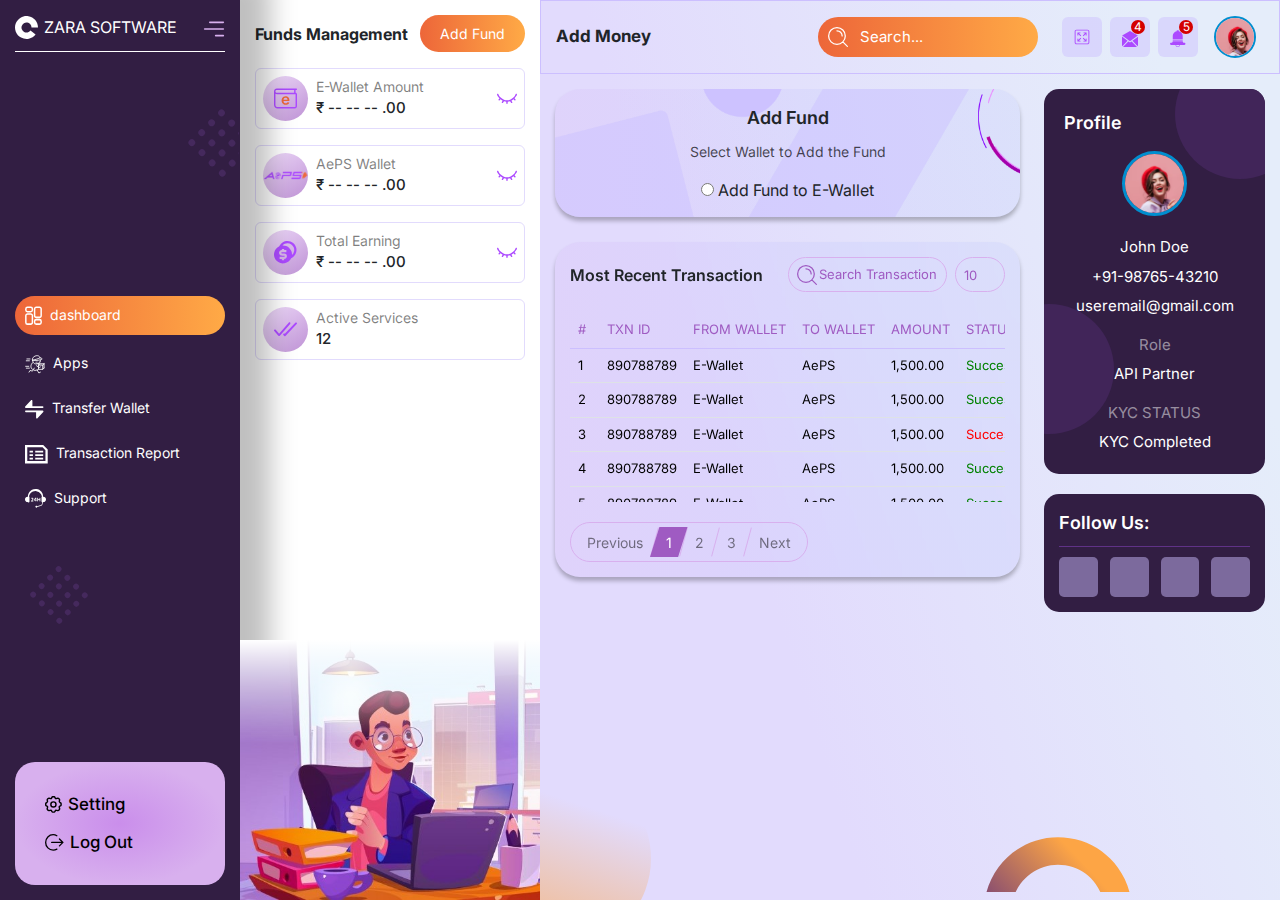
==== add-money.html @ b40abe0f "s" ====
<!DOCTYPE html>
<html lang="en">

<head>
    <meta charset="UTF-8">
    <meta name="viewport" content="width=device-width, initial-scale=1.0">
    <title>zara software - Add Money</title>
    <!-- bootstrap css  -->
    <link rel="stylesheet" href="assets/libs/bootstrap/bootstrap.min.css">
    <!-- custom css -->
    <link rel="stylesheet" href="assets/css/style.min.css">
    <!-- font awesome -->
    <link rel="stylesheet" href="https://cdnjs.cloudflare.com/ajax/libs/font-awesome/6.6.0/css/all.min.css" integrity="sha512-Kc323vGBEqzTmouAECnVceyQqyqdsSiqLQISBL29aUW4U/M7pSPA/gEUZQqv1cwx4OnYxTxve5UMg5GT6L4JJg==" crossorigin="anonymous" referrerpolicy="no-referrer" />
    <!-- font family  -->
    <link rel="preconnect" href="https://fonts.googleapis.com">
    <link rel="preconnect" href="https://fonts.gstatic.com" crossorigin>
    <link href="https://fonts.googleapis.com/css2?family=Inter:ital,opsz,wght@0,14..32,100..900;1,14..32,100..900&display=swap" rel="stylesheet">
</head>
<body>

    <section class="h-100">
        <div class="row h-100 mx-0">
            <div class="col-auto sidebar d-flex flex-column position-relative">
                <div class="sidebar-header border-bottom border-white d-flex align-items-center justify-content-between ">
                    <div class="sidebar-logo d-flex align-items-center">
                        <img src="assets/img/logo.svg" alt="logo" class="img-fluid">
                        ZARA SOFTWARE
                    </div>
                    <button class="bg-transparent p-0 border-0 menu-btn">
                        <img src="assets/img/menu-icon.svg" alt="menu" class="h img-fluid">
                    </button>
                </div>
                <div class="sidebar-body flex-fill overflow-y-auto py-4" >
                    <ul class="sidebar-list list-unstyled d-flex flex-column position-relative m-0 h-100 justify-content-center accordion" id="accordionExample">
                        <li class="mb-4">
                            <a href="" class="sidebar-main-link sidebar-link d-flex align-items-center justify-content-between text-decoration-none">
                               <span>
                                    <img src="assets/img/dashboard-icon.svg" alt="dashboard">
                                    dashboard
                               </span>
                                <i class="fa-solid fa-chevron-right sidebar-link-righticon"></i>
                            </a>
                        </li>
                        <li class="accordion-item bg-transparent border-0">
                            <a href="" class="sidebar-link d-flex align-items-center text-decoration-none justify-content-between collapsed" type="button" data-bs-toggle="collapse" data-bs-target="#sidebarapps" aria-expanded="true" aria-controls="sidebarapps">
                                <span>
                                    <img src="assets/img/apps.svg" alt="apps">
                                    Apps
                                </span>
                                <i class="fa-solid fa-chevron-down sidebar-link-down"></i>
                            </a>
                            <div id="sidebarapps" class="accordion-collapse collapse " data-bs-parent="#accordionExample">
                                <div class="accordion-body p-0">
                                    <ul class="list-unstyled m-0 sidebar-sub-list d-flex flex-column">
                                        <li>
                                            <a href="" class="sidebar-sublink text-decoration-none align-items-center">
                                                <i class="fa-regular fa-circle-right"></i>
                                                Add Money       
                                            </a>
                                        </li>
                                        <li>
                                            <a href="" class="sidebar-sublink text-decoration-none align-items-center">
                                                <i class="fa-regular fa-circle-right"></i>
                                                API Key 
                                            </a>
                                        </li>
                                        <li>
                                            <a href="" class="sidebar-sublink text-decoration-none align-items-center">
                                                <i class="fa-regular fa-circle-right"></i>
                                                Active Services      
                                            </a>
                                        </li>
                                        <li>
                                            <a href="" class="sidebar-sublink text-decoration-none align-items-center">
                                                <i class="fa-regular fa-circle-right"></i>
                                                Commission Plan     
                                            </a>
                                        </li>
                                    </ul>
                                </div>
                            </div>
                        </li>
                        <li class="accordion-item bg-transparent border-0">
                            <a href="" class="sidebar-link d-flex align-items-center text-decoration-none justify-content-between collapsed" type="button" data-bs-toggle="collapse" data-bs-target="#sidebartransfer" aria-expanded="true" aria-controls="sidebartransfer">
                                <span>
                                    <img src="assets/img/transfer-icon.svg" alt="transfer wallet">
                                    Transfer Wallet
                                </span>
                                <i class="fa-solid fa-chevron-down sidebar-link-down"></i>
                            </a>
                            <div id="sidebartransfer" class="accordion-collapse collapse " data-bs-parent="#accordionExample">
                                <div class="accordion-body p-0">
                                    <ul class="list-unstyled m-0 sidebar-sub-list d-flex flex-column">
                                        <li>
                                            <a href="" class="sidebar-sublink text-decoration-none align-items-center">
                                                <i class="fa-regular fa-circle-right"></i>
                                                Add Money       
                                            </a>
                                        </li>
                                        <li>
                                            <a href="" class="sidebar-sublink text-decoration-none align-items-center">
                                                <i class="fa-regular fa-circle-right"></i>
                                                API Key 
                                            </a>
                                        </li>
                                        <li>
                                            <a href="" class="sidebar-sublink text-decoration-none align-items-center">
                                                <i class="fa-regular fa-circle-right"></i>
                                                Active Services      
                                            </a>
                                        </li>
                                        <li>
                                            <a href="" class="sidebar-sublink text-decoration-none align-items-center">
                                                <i class="fa-regular fa-circle-right"></i>
                                                Commission Plan     
                                            </a>
                                        </li>
                                    </ul>
                                </div>
                            </div>
                        </li>
                        <li class="accordion-item bg-transparent border-0">
                            <a href="" class="sidebar-link d-flex align-items-center text-decoration-none justify-content-between collapsed" type="button" data-bs-toggle="collapse" data-bs-target="#sidebartransaction" aria-expanded="true" aria-controls="sidebartransaction">
                                <span>
                                    <img src="assets/img/transition-icon.svg" alt="transaction report">
                                    Transaction Report
                                </span>
                                <i class="fa-solid fa-chevron-down sidebar-link-down"></i>
                            </a>
                            <div id="sidebartransaction" class="accordion-collapse collapse " data-bs-parent="#accordionExample">
                                <div class="accordion-body p-0">
                                    <ul class="list-unstyled m-0 sidebar-sub-list d-flex flex-column">
                                        <li>
                                            <a href="" class="sidebar-sublink text-decoration-none align-items-center">
                                                <i class="fa-regular fa-circle-right"></i>
                                                Add Money       
                                            </a>
                                        </li>
                                        <li>
                                            <a href="" class="sidebar-sublink text-decoration-none align-items-center">
                                                <i class="fa-regular fa-circle-right"></i>
                                                API Key 
                                            </a>
                                        </li>
                                        <li>
                                            <a href="" class="sidebar-sublink text-decoration-none align-items-center">
                                                <i class="fa-regular fa-circle-right"></i>
                                                Active Services      
                                            </a>
                                        </li>
                                        <li>
                                            <a href="" class="sidebar-sublink text-decoration-none align-items-center">
                                                <i class="fa-regular fa-circle-right"></i>
                                                Commission Plan     
                                            </a>
                                        </li>
                                    </ul>
                                </div>
                            </div>
                        </li>
                        <li class="accordion-item bg-transparent border-0">
                            <a href="" class="sidebar-link d-flex align-items-center text-decoration-none justify-content-between collapsed" type="button" data-bs-toggle="collapse" data-bs-target="#sidebarsupport" aria-expanded="true" aria-controls="sidebarsupport">
                                <span>
                                    <img src="assets/img/support-icon.svg" alt="support">
                                    Support
                                </span>
                                <i class="fa-solid fa-chevron-down sidebar-link-down"></i>
                            </a>
                            <div id="sidebarsupport" class="accordion-collapse collapse " data-bs-parent="#accordionExample">
                                <div class="accordion-body p-0">
                                    <ul class="list-unstyled m-0 sidebar-sub-list d-flex flex-column">
                                        <li>
                                            <a href="" class="sidebar-sublink text-decoration-none align-items-center">
                                                <i class="fa-regular fa-circle-right"></i>
                                                Add Money       
                                            </a>
                                        </li>
                                        <li>
                                            <a href="" class="sidebar-sublink text-decoration-none align-items-center">
                                                <i class="fa-regular fa-circle-right"></i>
                                                API Key 
                                            </a>
                                        </li>
                                        <li>
                                            <a href="" class="sidebar-sublink text-decoration-none align-items-center">
                                                <i class="fa-regular fa-circle-right"></i>
                                                Active Services      
                                            </a>
                                        </li>
                                        <li>
                                            <a href="" class="sidebar-sublink text-decoration-none align-items-center">
                                                <i class="fa-regular fa-circle-right"></i>
                                                Commission Plan     
                                            </a>
                                        </li>
                                    </ul>
                                </div>
                            </div>
                        </li>
                    </ul>
                </div>
                <div class="sidebar-footer">
                    <ul class="list-unstyled m-0 sidebar-footer-list d-flex flex-column">
                        <li>
                            <a href="index.html" class="sidebar-footer-link d-flex align-items-center text-decoration-none">
                                <img src="assets/img/setting-icon.svg" alt="setting">
                                Setting
                            </a>
                        </li>
                        <li>
                            <a href="index.html" class="sidebar-footer-link d-flex align-items-center text-decoration-none">
                                <img src="assets/img/logout-icon.svg" alt="log out">
                                Log Out
                            </a>
                        </li>
                    </ul>
                </div>
            </div>
            <div class="col-auto fund-sidebar px-0 d-flex flex-column justify-content-between">
                <div class="fund-body">
                    <div class="d-flex align-items-center justify-content-between">
                        <div class="fund-sidebar-heading fw-bold">
                            Funds Management
                        </div>
                        <a href="" class="fund-sidebar-btn text-decoration-none">
                            Add Fund
                        </a>
                    </div>
                    <div class="d-flex flex-column mt-16 gap-3">
                        <div class="fund-sidebar-card d-flex align-items-center justify-content-between" id="card1">
                            <div class="d-flex gap-2">
                                <div class="fund-sidebar-card-icon rounded-circle d-flex align-items-center justify-content-center">
                                    <img src="assets/img/e-wallet-amount.svg" alt="e-wallet amount" class="h-100 w-100 img-fluid">
                                </div>
                                <div>
                                    <div class="fund-sidebar-card-title">E-Wallet Amount</div>
                                    <div class="fund-sidebar-card-price">₹ <span class="price">-- -- --</span> .00</div>
                                </div>
                            </div>
                            <button class="fund-card-show bg-transparent border-0 p-0 position-relative" onclick="togglePrice(1)">
                                <img src="assets/img/hide.svg" alt="hide" class="w-100 h-100 hide-icon position-absolute top-50 end-0">
                                <img src="assets/img/view.svg" alt="hide" class="w-100 h-100 show-icon position-absolute top-50 end-0">
                            </button>
                        </div>
                        <div class="fund-sidebar-card d-flex align-items-center justify-content-between" id="card2">
                            <div class="d-flex gap-2">
                                <div class="fund-sidebar-card-icon p-0 rounded-circle d-flex align-items-center justify-content-center">
                                    <img src="assets/img/aeps-wallet.svg" alt="aeps wallet" class="h-100 w-100 img-fluid">
                                </div>
                                <div>
                                    <div class="fund-sidebar-card-title">AePS Wallet</div>
                                    <div class="fund-sidebar-card-price">₹ <span class="price">-- -- --</span> .00</div>
                                </div>
                            </div>
                            <button class="fund-card-show bg-transparent border-0 p-0 position-relative" onclick="togglePrice(2)">
                                <img src="assets/img/hide.svg" alt="hide" class="w-100 h-100 hide-icon position-absolute top-50 end-0">
                                <img src="assets/img/view.svg" alt="hide" class="w-100 h-100 show-icon position-absolute top-50 end-0">
                            </button>
                        </div>
                        <div class="fund-sidebar-card d-flex align-items-center justify-content-between" id="card3">
                            <div class="d-flex gap-2">
                                <div class="fund-sidebar-card-icon rounded-circle d-flex align-items-center justify-content-center">
                                    <img src="assets/img/total-earning.svg" alt="total earning" class="h-100 w-100 img-fluid">
                                </div>
                                <div>
                                    <div class="fund-sidebar-card-title">Total Earning</div>
                                    <div class="fund-sidebar-card-price">₹ <span class="price">-- -- --</span> .00</div>
                                </div>
                            </div>
                            <button class="fund-card-show bg-transparent border-0 p-0 position-relative" onclick="togglePrice(3)">
                                <img src="assets/img/hide.svg" alt="hide" class="w-100 h-100 hide-icon position-absolute top-50 end-0">
                                <img src="assets/img/view.svg" alt="hide" class="w-100 h-100 show-icon position-absolute top-50 end-0">
                            </button>
                        </div>
                        <div class="fund-sidebar-card d-flex align-items-center justify-content-between" >
                            <div class="d-flex gap-2">
                                <div class="fund-sidebar-card-icon rounded-circle d-flex align-items-center justify-content-center">
                                    <img src="assets/img/active-services.svg" alt="active services" class="h-100 w-100 img-fluid">
                                </div>
                                <div>
                                    <div class="fund-sidebar-card-title">Active Services</div>
                                    <div class="fund-sidebar-card-price">12</div>
                                </div>
                            </div>
                        </div>
                    </div>
                </div>
                <div class="fund-sidebar-img position-relative">
                    <img src="assets/img/fund-sidebar-img.jpg" alt="funds management" class="h-100 w-100 img-fluid">
                </div>
            </div>
            <div class="col px-0 dashboard-main h-100 d-flex flex-column overflow-hidden">
                <div class="dashboard-nav">
                    <div class="row align-items-center">
                        <div class="col">
                            <div class="dash-nav-heading fw-bold">
                                Add Money
                            </div>
                        </div>
                        <div class="col-4">
                            <form action="">
                                <div class="search-main d-flex align-items-center rounded-5">
                                    <img src="assets/img/search-icon.svg" alt="search" class="h-100">
                                    <input type="text" class="form-control shadow-none bg-transparent border-0"k placeholder="Search...">
                                </div>
                            </form>
                        </div>
                        <div class="col-auto">
                            <div class="d-flex align-items-center gap-3">
                                <div class="nav-icon-list d-flex align-items-center">
                                    <button class="nav-btn d-flex align-items-center justify-content-center border-0">
                                        <img src="assets/img/expend-icon.svg" alt="expend" class="h-100 w-100 img-fluid">
                                    </button>
                                    <button class="nav-btn nav-btn-two d-flex align-items-center justify-content-center border-0">
                                        <span class=" position-relative">
                                            <img src="assets/img/sms-icon.svg" alt="sms" class="h-100 w-100 img-fluid position-relative">
                                            <span class="nav-notification d-flex align-items-center justify-content-center rounded-circle position-absolute">
                                                4
                                            </span>
                                        </span>
                                    </button>
                                    <button class="nav-btn nav-btn-two d-flex align-items-center justify-content-center border-0">
                                        <span class=" position-relative">
                                            <img src="assets/img/notification-icon.svg" alt="notification-icon" class="h-100 w-100 img-fluid position-relative">
                                            <span class="nav-notification d-flex align-items-center justify-content-center rounded-circle position-absolute">
                                            5
                                            </span>
                                        </span>
                                    </button>

                                </div>
                                <a href="" class="user-data d-flex align-items-center gap-2 text-decoration-none">
                                    <div class="user-data-img rounded-circle overflow-hidden">
                                        <img src="assets/img/userimg.svg" alt="user">
                                    </div>
                                    <i class="fa-solid fa-chevron-down"></i>
                                </a>
                            </div>
                        </div>
                    </div>
                </div>
                <div class="dashboard-inner flex-fill h-100 overflow-hidden p-15 position-relative">
                    <div class="row h-100 overflow-hidden position-relative z-1">
                        <div class="col-lg-8 ">
                            <div class="row">
                                <div class="col-12">
                                    <div class="wallet-fund-card p-15 text-center rounded-25 position-relative overflow-hidden">
                                        <div class="position-relative">
                                            <div class="wallet-fund-card-heading fs-18-md fs-16 fw-semibold">
                                                Add Fund
                                            </div>
                                            <p class="fs-14 mt-10">Select Wallet to Add the Fund</p>
                                            <div class="d-flex justify-content-center align-items-center">
                                                <div>
                                                    <input type="radio" id="addfund">
                                                    <label for="addfund">Add Fund to E-Wallet</label>
                                                </div>
                                            </div>
                                        </div>
                                    </div>
                                </div>
                                <div class="col-12 mt-25">
                                    <div class="recent-transaction-card p-15 rounded-25 position-relative overflow-hidden">
                                        <div class="row align-items-center">
                                            <div class="recent-transaction-heading col fs-16 fw-semibold">
                                                Most Recent Transaction
                                            </div>
                                            <div class="col-6 ps-0">
                                                <div class="d-flex align-items-center gap-2">
                                                    <div class="recent-transaction-search-input h-35 d-flex align-items-center">
                                                        <img src="assets/img/search-icon-color.svg" alt="search">
                                                        <input type="text" class="form-control py-0 px-2 fs-13 border-0 shadow-none bg-transparent" placeholder="Search Transaction...">
                                                    </div>
                                                    <div class="recent-transaction-number-input">
                                                        <input type="number" class="form-control fs-13 h-35 shadow-none bg-transparent p-8" value="10">
                                                    </div>
                                                </div>
                                           </div>
                                        </div>
                                        <div class="table-responsive bg-transparent transaction-table mt-20 mb-10">
                                            <table class="table text-nowrap bg-transparent mb-10">
                                                <thead>
                                                    <tr>
                                                        <th class="fw-normal fs-13 bg-transparent"> # </th>
                                                        <th class="fw-normal fs-13 bg-transparent">TXN ID</th>
                                                        <th class="fw-normal fs-13 bg-transparent">FROM WALLET</th>
                                                        <th class="fw-normal fs-13 bg-transparent"> TO WALLET</th>
                                                        <th class="fw-normal fs-13 bg-transparent">AMOUNT</th>
                                                        <th class="fw-normal fs-13 bg-transparent">STATUS</th>
                                                        <th class="fw-normal fs-13 bg-transparent">CREATED AT</th>
                                                    </tr>
                                                </thead>
                                                <tbody>
                                                    <tr>
                                                        <td class="fw-normal fs-13 bg-transparent py-7"> 1</td>
                                                        <td class="fw-normal fs-13 bg-transparent py-7">890788789</td>
                                                        <td class="fw-normal fs-13 bg-transparent py-7">E-Wallet </td>
                                                        <td class="fw-normal fs-13 bg-transparent py-7">AePS  </td>
                                                        <td class="fw-normal fs-13 bg-transparent py-7">1,500.00</td>
                                                        <td class="fw-normal fs-13 bg-transparent py-7 payment-success">Success </td>
                                                        <td class="fw-normal fs-13 bg-transparent py-7"> 27/09/2024 14:22</td>
                                                    </tr>
                                                    <tr>
                                                        <td class="fw-normal fs-13 bg-transparent py-7"> 2</td>
                                                        <td class="fw-normal fs-13 bg-transparent py-7">890788789</td>
                                                        <td class="fw-normal fs-13 bg-transparent py-7">E-Wallet </td>
                                                        <td class="fw-normal fs-13 bg-transparent py-7">AePS  </td>
                                                        <td class="fw-normal fs-13 bg-transparent py-7">1,500.00</td>
                                                        <td class="fw-normal fs-13 bg-transparent py-7 payment-success">Success     </td>
                                                        <td class="fw-normal fs-13 bg-transparent py-7"> 27/09/2024 14:22</td>
                                                    </tr>
                                                    <tr>
                                                        <td class="fw-normal fs-13 bg-transparent py-7"> 3</td>
                                                        <td class="fw-normal fs-13 bg-transparent py-7">890788789</td>
                                                        <td class="fw-normal fs-13 bg-transparent py-7">E-Wallet </td>
                                                        <td class="fw-normal fs-13 bg-transparent py-7">AePS  </td>
                                                        <td class="fw-normal fs-13 bg-transparent py-7">1,500.00</td>
                                                        <td class="fw-normal fs-13 bg-transparent py-7 payment-failed">Success     </td>
                                                        <td class="fw-normal fs-13 bg-transparent py-7"> 27/09/2024 14:22</td>
                                                    </tr>
                                                    <tr>
                                                        <td class="fw-normal fs-13 bg-transparent py-7"> 4</td>
                                                        <td class="fw-normal fs-13 bg-transparent py-7">890788789</td>
                                                        <td class="fw-normal fs-13 bg-transparent py-7">E-Wallet </td>
                                                        <td class="fw-normal fs-13 bg-transparent py-7">AePS  </td>
                                                        <td class="fw-normal fs-13 bg-transparent py-7">1,500.00</td>
                                                        <td class="fw-normal fs-13 bg-transparent py-7 payment-success">Success     </td>
                                                        <td class="fw-normal fs-13 bg-transparent py-7"> 27/09/2024 14:22</td>
                                                    </tr>
                                                    <tr>
                                                        <td class="fw-normal fs-13 bg-transparent py-7"> 5</td>
                                                        <td class="fw-normal fs-13 bg-transparent py-7">890788789</td>
                                                        <td class="fw-normal fs-13 bg-transparent py-7">E-Wallet </td>
                                                        <td class="fw-normal fs-13 bg-transparent py-7">AePS  </td>
                                                        <td class="fw-normal fs-13 bg-transparent py-7">1,500.00</td>
                                                        <td class="fw-normal fs-13 bg-transparent py-7 payment-success">Success     </td>
                                                        <td class="fw-normal fs-13 bg-transparent py-7"> 27/09/2024 14:22</td>
                                                    </tr>
                                                    <tr>
                                                        <td class="fw-normal fs-13 bg-transparent py-7"> 6</td>
                                                        <td class="fw-normal fs-13 bg-transparent py-7">890788789</td>
                                                        <td class="fw-normal fs-13 bg-transparent py-7">E-Wallet </td>
                                                        <td class="fw-normal fs-13 bg-transparent py-7">AePS  </td>
                                                        <td class="fw-normal fs-13 bg-transparent py-7">1,500.00</td>
                                                        <td class="fw-normal fs-13 bg-transparent py-7 payment-success">Success     </td>
                                                        <td class="fw-normal fs-13 bg-transparent py-7"> 27/09/2024 14:22</td>
                                                    </tr>
                                                    <tr>
                                                        <td class="fw-normal fs-13 bg-transparent py-7"> 7</td>
                                                        <td class="fw-normal fs-13 bg-transparent py-7">890788789</td>
                                                        <td class="fw-normal fs-13 bg-transparent py-7">E-Wallet </td>
                                                        <td class="fw-normal fs-13 bg-transparent py-7">AePS  </td>
                                                        <td class="fw-normal fs-13 bg-transparent py-7">1,500.00</td>
                                                        <td class="fw-normal fs-13 bg-transparent py-7 payment-success">Success     </td>
                                                        <td class="fw-normal fs-13 bg-transparent py-7"> 27/09/2024 14:22</td>
                                                    </tr>
                                                    <tr>
                                                        <td class="fw-normal fs-13 bg-transparent py-7"> 8</td>
                                                        <td class="fw-normal fs-13 bg-transparent py-7">890788789</td>
                                                        <td class="fw-normal fs-13 bg-transparent py-7">E-Wallet </td>
                                                        <td class="fw-normal fs-13 bg-transparent py-7">AePS  </td>
                                                        <td class="fw-normal fs-13 bg-transparent py-7">1,500.00</td>
                                                        <td class="fw-normal fs-13 bg-transparent py-7 payment-success">Success     </td>
                                                        <td class="fw-normal fs-13 bg-transparent py-7"> 27/09/2024 14:22</td>
                                                    </tr>
                                                    <tr>
                                                        <td class="fw-normal fs-13 bg-transparent py-7"> 9</td>
                                                        <td class="fw-normal fs-13 bg-transparent py-7">890788789</td>
                                                        <td class="fw-normal fs-13 bg-transparent py-7">E-Wallet </td>
                                                        <td class="fw-normal fs-13 bg-transparent py-7">AePS  </td>
                                                        <td class="fw-normal fs-13 bg-transparent py-7">1,500.00</td>
                                                        <td class="fw-normal fs-13 bg-transparent py-7 payment-success">Success     </td>
                                                        <td class="fw-normal fs-13 bg-transparent py-7"> 27/09/2024 14:22</td>
                                                    </tr>
                                                    <tr>
                                                        <td class="fw-normal fs-13 bg-transparent py-7"> 10</td>
                                                        <td class="fw-normal fs-13 bg-transparent py-7">890788789</td>
                                                        <td class="fw-normal fs-13 bg-transparent py-7">E-Wallet </td>
                                                        <td class="fw-normal fs-13 bg-transparent py-7">AePS  </td>
                                                        <td class="fw-normal fs-13 bg-transparent py-7">1,500.00</td>
                                                        <td class="fw-normal fs-13 bg-transparent py-7 payment-success">Success     </td>
                                                        <td class="fw-normal fs-13 bg-transparent py-7"> 27/09/2024 14:22</td>
                                                    </tr>
                                                </tbody>
                                            </table>
                                        </div>
                                        <nav aria-label="Page navigation example " class="d-flex align-items-center mt-20">
                                            <ul class="pagination mb-0 bg-transparent align-items-center p-4 rounded-30">
                                              <li class="page-item position-relative border-0 bg-transparent disabled"><a class="page-link h-30 d-flex align-items-center justify-content-center shadow-none py-0 position-relative bg-transparent border-0 fs-14" href="#">Previous</a></li>
                                              <li class="page-item position-relative border-0 bg-transparent active" aria-current="page"><a class="page-link h-30 d-flex align-items-center justify-content-center shadow-none py-0 position-relative bg-transparent border-0 fs-14" href="#">1</a></li>
                                              <li class="page-item position-relative border-0 bg-transparent"><a class="page-link h-30 d-flex align-items-center justify-content-center shadow-none py-0 position-relative bg-transparent border-0 fs-14" href="#">2</a></li>
                                              <li class="page-item position-relative border-0 bg-transparent"><a class="page-link h-30 d-flex align-items-center justify-content-center shadow-none py-0 position-relative bg-transparent border-0 fs-14" href="#">3</a></li>
                                              <li class="page-item position-relative border-0 bg-transparent"><a class="page-link h-30 d-flex align-items-center justify-content-center shadow-none py-0 position-relative bg-transparent border-0 fs-14" href="#">Next</a></li>
                                            </ul>
                                        </nav>
                                    </div>
                                </div>
                            </div>
                        </div>
                        <div class="col-lg-4">
                            <div class="profile-card position-relative overflow-hidden">
                                <div class="position-relative z-1">
                                    <div class="d-flex align-items-center justify-content-between">
                                        <div class="profile-card-heading fw-semibold">
                                            Profile
                                        </div>
                                        <button class="profile-card-menu-icon p-0 border-0 bg-transparent">
                                            <i class="fa-solid fa-ellipsis-vertical"></i>
                                        </button>
                                    </div>
                                    <div class="mx-auto profile-user-img overflow-hidden rounded-circle">
                                        <img src="assets/img/userimg.svg" alt="user" class="h-100 w-100 img-fluid">
                                    </div>
                                    <div class="user-data text-center pt-4 mt-16">
                                        John Doe
                                    </div>
                                    <div class="user-data text-center">
                                        +91-98765-43210
                                    </div>
                                    <div class="user-data text-center">
                                        useremail@gmail.com
                                    </div>
                                    <div class="user-data text-center text-white-50 mt-16">
                                        Role
                                    </div>
                                    <div class="user-data text-center">
                                        API Partner
                                    </div>
                                    <div class="user-data text-center text-white-50 mt-16">
                                        KYC STATUS
                                    </div>
                                    <div class="user-data text-center">
                                        KYC Completed
                                    </div>
                                </div>
                            </div>
                            <div class="social-media-card">
                                <div class="fw-semibold text-white social-media-heading">
                                    Follow Us:
                                </div>
                                <div class="social-media-list d-flex align-items-center">
                                    <a href="" class="social-media-icon d-flex align-items-center justify-content-center text-decoration-none">
                                        <i class="fa-brands fa-instagram"></i>
                                    </a>
                                    <a href="" class="social-media-icon d-flex align-items-center justify-content-center text-decoration-none">
                                        <i class="fa-brands fa-facebook-f"></i>
                                    </a>
                                    <a href="" class="social-media-icon d-flex align-items-center justify-content-center text-decoration-none">
                                        <i class="fa-brands fa-x-twitter"></i>
                                    </a>
                                    <a href="" class="social-media-icon d-flex align-items-center justify-content-center text-decoration-none">    
                                        <i class="fa-brands fa-linkedin-in"></i>
                                    </a>
                                </div>
                            </div>
                        </div>
                    </div>
                </div>
            </div>
        </div>
    </section>


    <!-- js files -->
    <script src="assets/libs/bootstrap/bootstrap.bundle.min.js"></script>
    <script src="assets/js/script.js"></script>
</body>

</html>
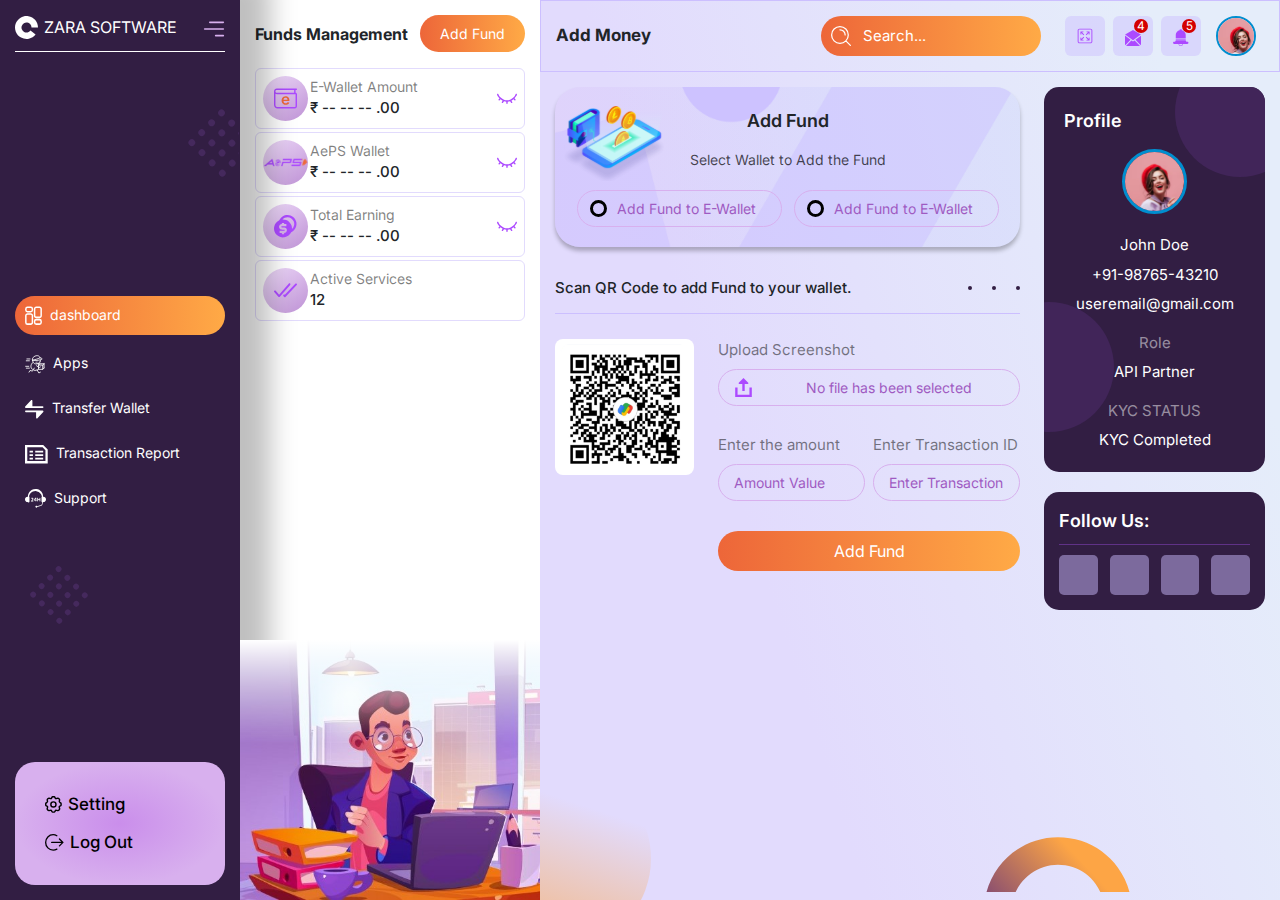
==== commit 8916ab80: "dfdfd" ====
--- a/add-money.html
+++ b/add-money.html
@@ -33,7 +33,7 @@
                 <div class="sidebar-body flex-fill overflow-y-auto py-4" >
                     <ul class="sidebar-list list-unstyled d-flex flex-column position-relative m-0 h-100 justify-content-center accordion" id="accordionExample">
                         <li class="mb-4">
-                            <a href="" class="sidebar-main-link sidebar-link d-flex align-items-center justify-content-between text-decoration-none">
+                            <a href="index.html" class="sidebar-main-link sidebar-link d-flex align-items-center justify-content-between text-decoration-none">
                                <span>
                                     <img src="assets/img/dashboard-icon.svg" alt="dashboard">
                                     dashboard
@@ -53,13 +53,13 @@
                                 <div class="accordion-body p-0">
                                     <ul class="list-unstyled m-0 sidebar-sub-list d-flex flex-column">
                                         <li>
-                                            <a href="" class="sidebar-sublink text-decoration-none align-items-center">
+                                            <a href="add-money.html" class="sidebar-sublink text-decoration-none align-items-center">
                                                 <i class="fa-regular fa-circle-right"></i>
                                                 Add Money       
                                             </a>
                                         </li>
                                         <li>
-                                            <a href="" class="sidebar-sublink text-decoration-none align-items-center">
+                                            <a href="api-key.html" class="sidebar-sublink text-decoration-none align-items-center">
                                                 <i class="fa-regular fa-circle-right"></i>
                                                 API Key 
                                             </a>
@@ -306,7 +306,7 @@
                             </form>
                         </div>
                         <div class="col-auto">
-                            <div class="d-flex align-items-center gap-3">
+                            <div class="d-flex align-items-center gap-15">
                                 <div class="nav-icon-list d-flex align-items-center">
                                     <button class="nav-btn d-flex align-items-center justify-content-center border-0">
                                         <img src="assets/img/expend-icon.svg" alt="expend" class="h-100 w-100 img-fluid">
@@ -329,11 +329,11 @@
                                     </button>
 
                                 </div>
-                                <a href="" class="user-data d-flex align-items-center gap-2 text-decoration-none">
+                                <a href="" class="user-data d-flex align-items-center gap-8 text-decoration-none">
                                     <div class="user-data-img rounded-circle overflow-hidden">
                                         <img src="assets/img/userimg.svg" alt="user">
                                     </div>
-                                    <i class="fa-solid fa-chevron-down"></i>
+                                    <i class="fa-solid fa-chevron-down fs-13"></i>
                                 </a>
                             </div>
                         </div>
@@ -344,156 +344,84 @@
                         <div class="col-lg-8 ">
                             <div class="row">
                                 <div class="col-12">
-                                    <div class="wallet-fund-card p-15 text-center rounded-25 position-relative overflow-hidden">
+                                    <div class="wallet-fund-card add-money-card p-20 text-center rounded-25 position-relative overflow-hidden">
                                         <div class="position-relative">
                                             <div class="wallet-fund-card-heading fs-18-md fs-16 fw-semibold">
                                                 Add Fund
                                             </div>
-                                            <p class="fs-14 mt-10">Select Wallet to Add the Fund</p>
-                                            <div class="d-flex justify-content-center align-items-center">
+                                            <p class="fs-14 mt-15 mb-0">Select Wallet to Add the Fund</p>
+                                            <div class="d-flex mt-20 gap-12 justify-content-center align-items-center">
                                                 <div>
-                                                    <input type="radio" id="addfund">
-                                                    <label for="addfund">Add Fund to E-Wallet</label>
+                                                    <input type="radio" name="add_fund" class="add-money-input" hidden id="addfund">
+                                                    <label for="addfund" class="add-money-label rounded-30 pl-12 pr-25 py-7 d-flex align-items-center gap-10 fs-14">
+                                                        <span class="add-money-label-inner h-17 w-17 rounded-circle d-flex"></span>
+                                                        Add Fund to E-Wallet
+                                                    </label>
+                                                </div>
+                                                <div>
+                                                    <input type="radio" name="add_fund" class="add-money-input" hidden id="addfund2">
+                                                    <label for="addfund2" class="add-money-label rounded-30 pl-12 pr-25 py-7 d-flex align-items-center gap-10 fs-14">
+                                                        <span class="add-money-label-inner h-17 w-17 rounded-circle d-flex"></span>
+                                                        Add Fund to E-Wallet
+                                                    </label>
                                                 </div>
                                             </div>
                                         </div>
                                     </div>
                                 </div>
-                                <div class="col-12 mt-25">
-                                    <div class="recent-transaction-card p-15 rounded-25 position-relative overflow-hidden">
-                                        <div class="row align-items-center">
-                                            <div class="recent-transaction-heading col fs-16 fw-semibold">
-                                                Most Recent Transaction
+                                <div class="col-12 mt-30">
+                                    <form action="">
+                                        <div class="scan-section">
+                                            <div class="scan-header pb-13 d-flex align-items-center justify-content-between">
+                                                <div class="fw-medium fs-15">
+                                                    Scan QR Code to add Fund to your wallet.
+                                                </div>
+                                                <div class="loader-container">
+                                                    <div class="loader d-flex gap-20">
+                                                      <div></div>
+                                                      <div></div>
+                                                      <div></div>
+                                                    </div>
+                                                </div>
                                             </div>
-                                            <div class="col-6 ps-0">
-                                                <div class="d-flex align-items-center gap-2">
-                                                    <div class="recent-transaction-search-input h-35 d-flex align-items-center">
-                                                        <img src="assets/img/search-icon-color.svg" alt="search">
-                                                        <input type="text" class="form-control py-0 px-2 fs-13 border-0 shadow-none bg-transparent" placeholder="Search Transaction...">
+                                            <div class="row mt-25">
+                                                <div class="col-md-4">
+                                                    <div class="rounded-8 bg-white p-5">
+                                                        <img src="assets/img/scanner.png" alt="scanner" class="h-100 w-100">
                                                     </div>
-                                                    <div class="recent-transaction-number-input">
-                                                        <input type="number" class="form-control fs-13 h-35 shadow-none bg-transparent p-8" value="10">
+                                                </div>
+                                                <div class="col-md-8">
+                                                    <div class="row g-2">
+                                                        <div class="col-12 mb-18">
+                                                            <div>
+                                                                <span class="fs-15 text-black-50 mb-8 d-block">Upload Screenshot</span>
+                                                                <label for="upload_ss" class="scan-label d-flex align-items-center px-15 position-relative py-7 gap-20 rounded-30 fs-14">
+                                                                    <img src="assets/img/upload.svg" alt="upload" class="h-19 upload-icon">
+                                                                    <span class="d-flex align-items-center justify-content-center w-100">No file has been selected</span>
+                                                                </label>
+                                                                <input type="file" id="upload_ss" hidden>
+                                                            </div>
+                                                        </div>
+                                                        <div class="col-6">
+                                                            <div>
+                                                                <label for="enter_amount" class="fs-15 text-black-50 mb-7">Enter the amount</label>
+                                                                <input type="text" id="enter_amount" class="scan-label bg-transparent d-flex align-items-center px-15 position-relative w-100 py-7 gap-20 rounded-30 fs-14" placeholder="Amount Value">
+                                                            </div>
+                                                        </div>
+                                                        <div class="col-6">
+                                                            <div>
+                                                                <label for="transaction_id" class="fs-15 text-black-50 mb-7">Enter Transaction ID</label>
+                                                                <input type="text" id="transaction_id" class="scan-label bg-transparent d-flex align-items-center px-15 position-relative w-100 py-7 gap-20 rounded-30 fs-14" placeholder="Enter Transaction ID">
+                                                            </div>
+                                                        </div>
                                                     </div>
-                                                </div>
-                                           </div>
+                                                    <div class="d-flex align-items-center mt-30">
+                                                        <button class="common-btn border-0 p-8 d-flex w-100 justify-content-center align-items-center rounded-30">Add Fund</button>
+                                                    </div>
+                                                </div>
+                                            </div>
                                         </div>
-                                        <div class="table-responsive bg-transparent transaction-table mt-20 mb-10">
-                                            <table class="table text-nowrap bg-transparent mb-10">
-                                                <thead>
-                                                    <tr>
-                                                        <th class="fw-normal fs-13 bg-transparent"> # </th>
-                                                        <th class="fw-normal fs-13 bg-transparent">TXN ID</th>
-                                                        <th class="fw-normal fs-13 bg-transparent">FROM WALLET</th>
-                                                        <th class="fw-normal fs-13 bg-transparent"> TO WALLET</th>
-                                                        <th class="fw-normal fs-13 bg-transparent">AMOUNT</th>
-                                                        <th class="fw-normal fs-13 bg-transparent">STATUS</th>
-                                                        <th class="fw-normal fs-13 bg-transparent">CREATED AT</th>
-                                                    </tr>
-                                                </thead>
-                                                <tbody>
-                                                    <tr>
-                                                        <td class="fw-normal fs-13 bg-transparent py-7"> 1</td>
-                                                        <td class="fw-normal fs-13 bg-transparent py-7">890788789</td>
-                                                        <td class="fw-normal fs-13 bg-transparent py-7">E-Wallet </td>
-                                                        <td class="fw-normal fs-13 bg-transparent py-7">AePS  </td>
-                                                        <td class="fw-normal fs-13 bg-transparent py-7">1,500.00</td>
-                                                        <td class="fw-normal fs-13 bg-transparent py-7 payment-success">Success </td>
-                                                        <td class="fw-normal fs-13 bg-transparent py-7"> 27/09/2024 14:22</td>
-                                                    </tr>
-                                                    <tr>
-                                                        <td class="fw-normal fs-13 bg-transparent py-7"> 2</td>
-                                                        <td class="fw-normal fs-13 bg-transparent py-7">890788789</td>
-                                                        <td class="fw-normal fs-13 bg-transparent py-7">E-Wallet </td>
-                                                        <td class="fw-normal fs-13 bg-transparent py-7">AePS  </td>
-                                                        <td class="fw-normal fs-13 bg-transparent py-7">1,500.00</td>
-                                                        <td class="fw-normal fs-13 bg-transparent py-7 payment-success">Success     </td>
-                                                        <td class="fw-normal fs-13 bg-transparent py-7"> 27/09/2024 14:22</td>
-                                                    </tr>
-                                                    <tr>
-                                                        <td class="fw-normal fs-13 bg-transparent py-7"> 3</td>
-                                                        <td class="fw-normal fs-13 bg-transparent py-7">890788789</td>
-                                                        <td class="fw-normal fs-13 bg-transparent py-7">E-Wallet </td>
-                                                        <td class="fw-normal fs-13 bg-transparent py-7">AePS  </td>
-                                                        <td class="fw-normal fs-13 bg-transparent py-7">1,500.00</td>
-                                                        <td class="fw-normal fs-13 bg-transparent py-7 payment-failed">Success     </td>
-                                                        <td class="fw-normal fs-13 bg-transparent py-7"> 27/09/2024 14:22</td>
-                                                    </tr>
-                                                    <tr>
-                                                        <td class="fw-normal fs-13 bg-transparent py-7"> 4</td>
-                                                        <td class="fw-normal fs-13 bg-transparent py-7">890788789</td>
-                                                        <td class="fw-normal fs-13 bg-transparent py-7">E-Wallet </td>
-                                                        <td class="fw-normal fs-13 bg-transparent py-7">AePS  </td>
-                                                        <td class="fw-normal fs-13 bg-transparent py-7">1,500.00</td>
-                                                        <td class="fw-normal fs-13 bg-transparent py-7 payment-success">Success     </td>
-                                                        <td class="fw-normal fs-13 bg-transparent py-7"> 27/09/2024 14:22</td>
-                                                    </tr>
-                                                    <tr>
-                                                        <td class="fw-normal fs-13 bg-transparent py-7"> 5</td>
-                                                        <td class="fw-normal fs-13 bg-transparent py-7">890788789</td>
-                                                        <td class="fw-normal fs-13 bg-transparent py-7">E-Wallet </td>
-                                                        <td class="fw-normal fs-13 bg-transparent py-7">AePS  </td>
-                                                        <td class="fw-normal fs-13 bg-transparent py-7">1,500.00</td>
-                                                        <td class="fw-normal fs-13 bg-transparent py-7 payment-success">Success     </td>
-                                                        <td class="fw-normal fs-13 bg-transparent py-7"> 27/09/2024 14:22</td>
-                                                    </tr>
-                                                    <tr>
-                                                        <td class="fw-normal fs-13 bg-transparent py-7"> 6</td>
-                                                        <td class="fw-normal fs-13 bg-transparent py-7">890788789</td>
-                                                        <td class="fw-normal fs-13 bg-transparent py-7">E-Wallet </td>
-                                                        <td class="fw-normal fs-13 bg-transparent py-7">AePS  </td>
-                                                        <td class="fw-normal fs-13 bg-transparent py-7">1,500.00</td>
-                                                        <td class="fw-normal fs-13 bg-transparent py-7 payment-success">Success     </td>
-                                                        <td class="fw-normal fs-13 bg-transparent py-7"> 27/09/2024 14:22</td>
-                                                    </tr>
-                                                    <tr>
-                                                        <td class="fw-normal fs-13 bg-transparent py-7"> 7</td>
-                                                        <td class="fw-normal fs-13 bg-transparent py-7">890788789</td>
-                                                        <td class="fw-normal fs-13 bg-transparent py-7">E-Wallet </td>
-                                                        <td class="fw-normal fs-13 bg-transparent py-7">AePS  </td>
-                                                        <td class="fw-normal fs-13 bg-transparent py-7">1,500.00</td>
-                                                        <td class="fw-normal fs-13 bg-transparent py-7 payment-success">Success     </td>
-                                                        <td class="fw-normal fs-13 bg-transparent py-7"> 27/09/2024 14:22</td>
-                                                    </tr>
-                                                    <tr>
-                                                        <td class="fw-normal fs-13 bg-transparent py-7"> 8</td>
-                                                        <td class="fw-normal fs-13 bg-transparent py-7">890788789</td>
-                                                        <td class="fw-normal fs-13 bg-transparent py-7">E-Wallet </td>
-                                                        <td class="fw-normal fs-13 bg-transparent py-7">AePS  </td>
-                                                        <td class="fw-normal fs-13 bg-transparent py-7">1,500.00</td>
-                                                        <td class="fw-normal fs-13 bg-transparent py-7 payment-success">Success     </td>
-                                                        <td class="fw-normal fs-13 bg-transparent py-7"> 27/09/2024 14:22</td>
-                                                    </tr>
-                                                    <tr>
-                                                        <td class="fw-normal fs-13 bg-transparent py-7"> 9</td>
-                                                        <td class="fw-normal fs-13 bg-transparent py-7">890788789</td>
-                                                        <td class="fw-normal fs-13 bg-transparent py-7">E-Wallet </td>
-                                                        <td class="fw-normal fs-13 bg-transparent py-7">AePS  </td>
-                                                        <td class="fw-normal fs-13 bg-transparent py-7">1,500.00</td>
-                                                        <td class="fw-normal fs-13 bg-transparent py-7 payment-success">Success     </td>
-                                                        <td class="fw-normal fs-13 bg-transparent py-7"> 27/09/2024 14:22</td>
-                                                    </tr>
-                                                    <tr>
-                                                        <td class="fw-normal fs-13 bg-transparent py-7"> 10</td>
-                                                        <td class="fw-normal fs-13 bg-transparent py-7">890788789</td>
-                                                        <td class="fw-normal fs-13 bg-transparent py-7">E-Wallet </td>
-                                                        <td class="fw-normal fs-13 bg-transparent py-7">AePS  </td>
-                                                        <td class="fw-normal fs-13 bg-transparent py-7">1,500.00</td>
-                                                        <td class="fw-normal fs-13 bg-transparent py-7 payment-success">Success     </td>
-                                                        <td class="fw-normal fs-13 bg-transparent py-7"> 27/09/2024 14:22</td>
-                                                    </tr>
-                                                </tbody>
-                                            </table>
-                                        </div>
-                                        <nav aria-label="Page navigation example " class="d-flex align-items-center mt-20">
-                                            <ul class="pagination mb-0 bg-transparent align-items-center p-4 rounded-30">
-                                              <li class="page-item position-relative border-0 bg-transparent disabled"><a class="page-link h-30 d-flex align-items-center justify-content-center shadow-none py-0 position-relative bg-transparent border-0 fs-14" href="#">Previous</a></li>
-                                              <li class="page-item position-relative border-0 bg-transparent active" aria-current="page"><a class="page-link h-30 d-flex align-items-center justify-content-center shadow-none py-0 position-relative bg-transparent border-0 fs-14" href="#">1</a></li>
-                                              <li class="page-item position-relative border-0 bg-transparent"><a class="page-link h-30 d-flex align-items-center justify-content-center shadow-none py-0 position-relative bg-transparent border-0 fs-14" href="#">2</a></li>
-                                              <li class="page-item position-relative border-0 bg-transparent"><a class="page-link h-30 d-flex align-items-center justify-content-center shadow-none py-0 position-relative bg-transparent border-0 fs-14" href="#">3</a></li>
-                                              <li class="page-item position-relative border-0 bg-transparent"><a class="page-link h-30 d-flex align-items-center justify-content-center shadow-none py-0 position-relative bg-transparent border-0 fs-14" href="#">Next</a></li>
-                                            </ul>
-                                        </nav>
-                                    </div>
+                                    </form>
                                 </div>
                             </div>
                         </div>
--- a/assets/css/style.min.css
+++ b/assets/css/style.min.css
@@ -1 +1 @@
-.sidebar{background-color:#321e43;width:240px;height:100%;padding:15px;box-shadow:5px 0px 25px 25px rgba(0,0,0,.2509803922)}.sidebar .sidebar-header{padding-bottom:12px}.sidebar .sidebar-header::before{content:"";position:absolute;right:0;top:12%;height:70px;width:55px;background:url(../img/sidebar-vector-1.svg) no-repeat;background-position:center;background-size:contain;z-index:0;animation:move 3s infinite ease-in-out}@keyframes move{50%{transform:translate(-100px, 0px)}}.sidebar .sidebar-header::after{content:"";position:absolute;left:12%;bottom:30%;height:70px;width:60px;background:url(../img/sidebar-vector-2.svg) no-repeat;background-position:center;background-size:contain;z-index:0;animation:move2 3s infinite ease-in-out}@keyframes move2{50%{transform:translate(100px, 0px)}}.sidebar .sidebar-logo{gap:6px;font-size:16px;color:#fff}.sidebar .sidebar-logo img{height:23px;width:23px}.sidebar .menu-btn{cursor:pointer !important}.sidebar .menu-btn img{height:20px}.sidebar .sidebar-list{gap:5px}.sidebar .sidebar-footer{background-color:wheat;background:radial-gradient(50% 50% at 50% 50%, #CA8EEB 0%, #D8B0EE 100%);padding:30px;border-radius:20px}.sidebar .sidebar-footer-list{gap:12px}.sidebar .sidebar-footer-link{font-size:17px;color:#000;font-weight:500;gap:6px}.sidebar .sidebar-footer-link img{height:17px}.sidebar .sidebar-link{padding:10px;border-radius:40px;line-height:normal;font-size:14px;color:#fff;transition:all .3s ease-in-out}.sidebar .sidebar-link:hover{color:#ffaa46}.sidebar .sidebar-link.sidebar-main-link{background:linear-gradient(90deg, #ED6639 0%, #FFAA46 100%)}.sidebar .sidebar-link img{height:19px;margin-right:4px}.sidebar .sidebar-link i{font-size:13px;transition:all .3s ease-in-out}.sidebar .sidebar-link:not(.collapsed) .sidebar-link-down{transform:rotate(-180deg)}.sidebar .sidebar-sub-list{gap:15px;padding:12px}.sidebar .sidebar-sublink{color:rgba(255,255,255,.5);font-size:15px;transition:all .3s ease-in-out}.sidebar .sidebar-sublink i{margin-right:5px;transform:rotate(-40deg)}.sidebar .sidebar-sublink:hover{color:#ffaa46}.fund-sidebar{width:300px;box-shadow:5px 0px 25px 25px rgba(0,0,0,.0549019608)}.fund-sidebar .fund-body{padding:15px}.fund-sidebar .fund-sidebar-btn{background:linear-gradient(90deg, #ED6639 0%, #FFAA46 100%);color:#fff;padding:8px 20px;font-size:14px;border-radius:40px;transition:all .3s ease-in-out}.fund-sidebar .fund-sidebar-btn:hover{transform:scale(1.1)}.fund-sidebar .fund-sidebar-card{border-radius:6px;border:1px solid #e2dbfd;padding:7px}.fund-sidebar .fund-sidebar-card .fund-sidebar-card-icon{background:linear-gradient(138.29deg, rgba(216, 176, 238, 0.6) 20.17%, rgba(159, 91, 194, 0.6) 84.35%);height:45px;width:45px;padding:11px}.fund-sidebar .fund-sidebar-card .fund-sidebar-card-title{font-size:14px;color:rgba(0,0,0,.5019607843)}.fund-sidebar .fund-sidebar-card .fund-sidebar-card-price{font-size:15px;font-weight:500}.fund-sidebar .fund-sidebar-card .fund-card-show{width:20px;height:20px;cursor:pointer !important}.fund-sidebar .fund-sidebar-card .fund-card-show img{transform:translateY(-50%);transition:all .3s ease-in-out}.fund-sidebar .fund-sidebar-card .fund-card-show .show-icon{opacity:0;visibility:hidden}.fund-sidebar .fund-sidebar-card .fund-card-show.clicked .show-icon{opacity:1;visibility:visible}.fund-sidebar .fund-sidebar-card .fund-card-show.clicked .hide-icon{opacity:0;visibility:hidden}.fund-sidebar .fund-sidebar-img::before{content:"";height:40%;width:100%;top:0;left:0;position:absolute;background:linear-gradient(0deg, rgba(217, 217, 217, 0) 0%, #FFFFFF 100%)}.dashboard-nav{padding:15px;border:1px solid #ccbfff}.dashboard-nav .dash-nav-heading{font-size:17px}.dashboard-nav .search-main{background:linear-gradient(90deg, #ED6639 0%, #FFAA46 100%);height:40px;padding:10px}.dashboard-nav .search-main input{font-size:15px;color:#fff}.dashboard-nav .search-main input::-moz-placeholder{color:#fff}.dashboard-nav .search-main input::placeholder{color:#fff}.dashboard-nav .nav-icon-list{gap:8px}.dashboard-nav .nav-btn{background:rgba(204,191,255,.4705882353);height:40px;width:40px;padding:12px;border-radius:6px;transition:all .3s ease-in-out}.dashboard-nav .nav-btn img{transition:all .3s ease-in-out}.dashboard-nav .nav-btn:hover{background-color:#ac4aff}.dashboard-nav .nav-btn:hover img{filter:brightness(100)}.dashboard-nav .nav-notification{right:-7px;top:-5px;height:14px;width:14px;background-color:#d40000;font-size:12px;color:#fff;animation:shake 1.5s infinite linear}@keyframes shake{0%{-webkit-transform:translate(2px, 1px) rotate(0deg)}10%{-webkit-transform:translate(-1px, -2px) rotate(-2deg)}20%{-webkit-transform:translate(-3px, 0px) rotate(3deg)}30%{-webkit-transform:translate(0px, 2px) rotate(0deg)}40%{-webkit-transform:translate(1px, -1px) rotate(1deg)}50%{-webkit-transform:translate(-1px, 2px) rotate(-1deg)}60%{-webkit-transform:translate(-3px, 1px) rotate(0deg)}70%{-webkit-transform:translate(2px, 1px) rotate(-2deg)}80%{-webkit-transform:translate(-1px, -1px) rotate(4deg)}90%{-webkit-transform:translate(2px, 2px) rotate(0deg)}100%{-webkit-transform:translate(1px, -2px) rotate(-1deg)}}.dashboard-nav .user-data i{color:#000}.dashboard-nav .user-data-img{height:42px;width:42px;border:2.5px solid #008ecf}.dashboard-main{background:linear-gradient(252.32deg, #E5EDFA 13.32%, #E2DBFD 68.15%)}.dashboard-main .dashboard-inner::before{content:"";position:absolute;left:-5%;bottom:-5%;height:20%;width:20%;background:linear-gradient(18.4deg, rgba(253, 165, 69, 0.5) 18.37%, rgba(226, 219, 253, 0.5) 75.86%);border-radius:50%}.dashboard-main .dashboard-inner::after{content:"";position:absolute;right:20%;bottom:-10px;height:11%;z-index:0;width:20%;background:url(../img/dashboard-main-shap.svg) no-repeat;background-size:contain;background-position:center}.profile-card{padding:20px;background-color:#321e43;border-radius:15px}.profile-card::before{content:"";position:absolute;right:-40px;top:-40px;height:130px;width:130px;border-radius:50%;background-color:#412559}.profile-card::after{content:"";position:absolute;left:-60px;bottom:40px;height:130px;width:130px;border-radius:50%;background-color:#412559;z-index:0}.profile-card .profile-card-heading{color:#fff;font-size:18px}.profile-card .profile-card-menu-icon{color:#fff;font-size:20px}.profile-card .profile-user-img{height:65px;width:65px;border:3px solid #008ecf;margin-top:15px}.profile-card .user-data{color:#fff;margin-top:7px;font-size:15px}.social-media-card{padding:15px;background-color:#321e43;border-radius:15px;margin-top:20px}.social-media-card .social-media-heading{font-size:18px;border-bottom:1px solid #603287;padding-bottom:10px}.social-media-card .social-media-list{gap:12px;margin-top:10px}.social-media-card .social-media-icon{height:40px;width:40px;border-radius:5px;background-color:rgba(204,191,255,.479);color:#fff;font-size:18px;transition:all .3s ease-in-out}.social-media-card .social-media-icon:hover{border-radius:50%;background-color:#fff;color:#321e43}.wallet-fund-card{box-shadow:0px 4px 4px 0px rgba(0,0,0,.2509803922);background:linear-gradient(86.85deg, rgba(202, 142, 235, 0.1) -3.46%, rgba(145, 160, 255, 0.1) 62.25%)}.wallet-fund-card::before{content:"";position:absolute;left:0;top:0;height:100%;width:100%;background:url(../img/wallet-fund-shape.png) no-repeat;background-position:center;background-size:cover}.wallet-fund-card .wallet-fund-inner-card::before{content:"";position:absolute;left:50%;transform:translateX(-50%);bottom:-20px;height:45px;width:50px;border-radius:50%;background:#d2cefd;background-position:center;background-size:cover}.wallet-fund-card .wallet-fund-inner-card .wallet-fund-inner-card-title{color:#ac4aff}.wallet-fund-card .wallet-fund-inner-link{background:linear-gradient(180deg, #ED6639 0%, #FFAA46 100%);margin-top:-20px}.wallet-fund-card .wallet-fund-inner-link i{transform:rotate(-45deg)}.recent-transaction-card{box-shadow:0px 4px 4px 0px rgba(0,0,0,.2509803922);background:linear-gradient(86.85deg, rgba(202, 142, 235, 0.1) -3.46%, rgba(145, 160, 255, 0.1) 62.25%);-webkit-backdrop-filter:blur(10px);backdrop-filter:blur(10px)}.recent-transaction-card .recent-transaction-search-input{border:1px solid #d8b0ee;border-radius:30px;padding:8px;color:#9f5bc2}.recent-transaction-card .recent-transaction-search-input img{height:20px}.recent-transaction-card .recent-transaction-search-input input{color:#9f5bc2}.recent-transaction-card .recent-transaction-search-input input::-moz-placeholder{color:#9f5bc2}.recent-transaction-card .recent-transaction-search-input input::placeholder{color:#9f5bc2}.recent-transaction-card .recent-transaction-number-input input{width:50px;border:1px solid #d8b0ee;border-radius:40px;color:#9f5bc2}.recent-transaction-card .transaction-table th{color:#9f5bc2;border-color:#ccbfff}.recent-transaction-card .transaction-table .payment-failed{color:red}.recent-transaction-card .transaction-table .payment-success{color:green}.recent-transaction-card ::-webkit-scrollbar{width:6px;height:6px}.recent-transaction-card ::-webkit-scrollbar-track{background:#d8b0ee}.recent-transaction-card ::-webkit-scrollbar-thumb{background-color:#9f5bc2;border-radius:10px}.recent-transaction-card ::-webkit-scrollbar-thumb:hover{background-color:#321e43}.recent-transaction-card .table-responsive{max-height:190px;padding-bottom:8px}.recent-transaction-card .pagination{border:1px solid #d8b0ee}.recent-transaction-card .pagination .page-link{color:rgba(0,0,0,.5019607843);line-height:normal}.recent-transaction-card .pagination .page-item::before{content:"";position:absolute;right:0;top:0;height:100%;width:1px;background-color:#d8b0ee;transform:rotate(15deg)}.recent-transaction-card .pagination .page-item:last-child::before{display:none}.recent-transaction-card .pagination .active a{color:#fff}.recent-transaction-card .pagination .active a::before{content:"";position:absolute;left:-4px;top:0;height:100%;width:125%;background-color:#9f5bc2;-webkit-clip-path:polygon(25% 0%, 100% 0%, 75% 100%, 0% 100%);clip-path:polygon(25% 0%, 100% 0%, 75% 100%, 0% 100%);z-index:-1}.fs-1{font-size:1px}@media(min-width: 576px){.fs-1-sm{font-size:1px}}@media(min-width: 768px){.fs-1-md{font-size:1px}}@media(min-width: 992px){.fs-1-lg{font-size:1px}}@media(min-width: 1200px){.fs-1-xl{font-size:1px}}.fs-2{font-size:2px}@media(min-width: 576px){.fs-2-sm{font-size:2px}}@media(min-width: 768px){.fs-2-md{font-size:2px}}@media(min-width: 992px){.fs-2-lg{font-size:2px}}@media(min-width: 1200px){.fs-2-xl{font-size:2px}}.fs-3{font-size:3px}@media(min-width: 576px){.fs-3-sm{font-size:3px}}@media(min-width: 768px){.fs-3-md{font-size:3px}}@media(min-width: 992px){.fs-3-lg{font-size:3px}}@media(min-width: 1200px){.fs-3-xl{font-size:3px}}.fs-4{font-size:4px}@media(min-width: 576px){.fs-4-sm{font-size:4px}}@media(min-width: 768px){.fs-4-md{font-size:4px}}@media(min-width: 992px){.fs-4-lg{font-size:4px}}@media(min-width: 1200px){.fs-4-xl{font-size:4px}}.fs-5{font-size:5px}@media(min-width: 576px){.fs-5-sm{font-size:5px}}@media(min-width: 768px){.fs-5-md{font-size:5px}}@media(min-width: 992px){.fs-5-lg{font-size:5px}}@media(min-width: 1200px){.fs-5-xl{font-size:5px}}.fs-6{font-size:6px}@media(min-width: 576px){.fs-6-sm{font-size:6px}}@media(min-width: 768px){.fs-6-md{font-size:6px}}@media(min-width: 992px){.fs-6-lg{font-size:6px}}@media(min-width: 1200px){.fs-6-xl{font-size:6px}}.fs-7{font-size:7px}@media(min-width: 576px){.fs-7-sm{font-size:7px}}@media(min-width: 768px){.fs-7-md{font-size:7px}}@media(min-width: 992px){.fs-7-lg{font-size:7px}}@media(min-width: 1200px){.fs-7-xl{font-size:7px}}.fs-8{font-size:8px}@media(min-width: 576px){.fs-8-sm{font-size:8px}}@media(min-width: 768px){.fs-8-md{font-size:8px}}@media(min-width: 992px){.fs-8-lg{font-size:8px}}@media(min-width: 1200px){.fs-8-xl{font-size:8px}}.fs-9{font-size:9px}@media(min-width: 576px){.fs-9-sm{font-size:9px}}@media(min-width: 768px){.fs-9-md{font-size:9px}}@media(min-width: 992px){.fs-9-lg{font-size:9px}}@media(min-width: 1200px){.fs-9-xl{font-size:9px}}.fs-10{font-size:10px}@media(min-width: 576px){.fs-10-sm{font-size:10px}}@media(min-width: 768px){.fs-10-md{font-size:10px}}@media(min-width: 992px){.fs-10-lg{font-size:10px}}@media(min-width: 1200px){.fs-10-xl{font-size:10px}}.fs-11{font-size:11px}@media(min-width: 576px){.fs-11-sm{font-size:11px}}@media(min-width: 768px){.fs-11-md{font-size:11px}}@media(min-width: 992px){.fs-11-lg{font-size:11px}}@media(min-width: 1200px){.fs-11-xl{font-size:11px}}.fs-12{font-size:12px}@media(min-width: 576px){.fs-12-sm{font-size:12px}}@media(min-width: 768px){.fs-12-md{font-size:12px}}@media(min-width: 992px){.fs-12-lg{font-size:12px}}@media(min-width: 1200px){.fs-12-xl{font-size:12px}}.fs-13{font-size:13px}@media(min-width: 576px){.fs-13-sm{font-size:13px}}@media(min-width: 768px){.fs-13-md{font-size:13px}}@media(min-width: 992px){.fs-13-lg{font-size:13px}}@media(min-width: 1200px){.fs-13-xl{font-size:13px}}.fs-14{font-size:14px}@media(min-width: 576px){.fs-14-sm{font-size:14px}}@media(min-width: 768px){.fs-14-md{font-size:14px}}@media(min-width: 992px){.fs-14-lg{font-size:14px}}@media(min-width: 1200px){.fs-14-xl{font-size:14px}}.fs-15{font-size:15px}@media(min-width: 576px){.fs-15-sm{font-size:15px}}@media(min-width: 768px){.fs-15-md{font-size:15px}}@media(min-width: 992px){.fs-15-lg{font-size:15px}}@media(min-width: 1200px){.fs-15-xl{font-size:15px}}.fs-16{font-size:16px}@media(min-width: 576px){.fs-16-sm{font-size:16px}}@media(min-width: 768px){.fs-16-md{font-size:16px}}@media(min-width: 992px){.fs-16-lg{font-size:16px}}@media(min-width: 1200px){.fs-16-xl{font-size:16px}}.fs-17{font-size:17px}@media(min-width: 576px){.fs-17-sm{font-size:17px}}@media(min-width: 768px){.fs-17-md{font-size:17px}}@media(min-width: 992px){.fs-17-lg{font-size:17px}}@media(min-width: 1200px){.fs-17-xl{font-size:17px}}.fs-18{font-size:18px}@media(min-width: 576px){.fs-18-sm{font-size:18px}}@media(min-width: 768px){.fs-18-md{font-size:18px}}@media(min-width: 992px){.fs-18-lg{font-size:18px}}@media(min-width: 1200px){.fs-18-xl{font-size:18px}}.fs-19{font-size:19px}@media(min-width: 576px){.fs-19-sm{font-size:19px}}@media(min-width: 768px){.fs-19-md{font-size:19px}}@media(min-width: 992px){.fs-19-lg{font-size:19px}}@media(min-width: 1200px){.fs-19-xl{font-size:19px}}.fs-20{font-size:20px}@media(min-width: 576px){.fs-20-sm{font-size:20px}}@media(min-width: 768px){.fs-20-md{font-size:20px}}@media(min-width: 992px){.fs-20-lg{font-size:20px}}@media(min-width: 1200px){.fs-20-xl{font-size:20px}}.fs-21{font-size:21px}@media(min-width: 576px){.fs-21-sm{font-size:21px}}@media(min-width: 768px){.fs-21-md{font-size:21px}}@media(min-width: 992px){.fs-21-lg{font-size:21px}}@media(min-width: 1200px){.fs-21-xl{font-size:21px}}.fs-22{font-size:22px}@media(min-width: 576px){.fs-22-sm{font-size:22px}}@media(min-width: 768px){.fs-22-md{font-size:22px}}@media(min-width: 992px){.fs-22-lg{font-size:22px}}@media(min-width: 1200px){.fs-22-xl{font-size:22px}}.fs-23{font-size:23px}@media(min-width: 576px){.fs-23-sm{font-size:23px}}@media(min-width: 768px){.fs-23-md{font-size:23px}}@media(min-width: 992px){.fs-23-lg{font-size:23px}}@media(min-width: 1200px){.fs-23-xl{font-size:23px}}.fs-24{font-size:24px}@media(min-width: 576px){.fs-24-sm{font-size:24px}}@media(min-width: 768px){.fs-24-md{font-size:24px}}@media(min-width: 992px){.fs-24-lg{font-size:24px}}@media(min-width: 1200px){.fs-24-xl{font-size:24px}}.fs-25{font-size:25px}@media(min-width: 576px){.fs-25-sm{font-size:25px}}@media(min-width: 768px){.fs-25-md{font-size:25px}}@media(min-width: 992px){.fs-25-lg{font-size:25px}}@media(min-width: 1200px){.fs-25-xl{font-size:25px}}.fs-26{font-size:26px}@media(min-width: 576px){.fs-26-sm{font-size:26px}}@media(min-width: 768px){.fs-26-md{font-size:26px}}@media(min-width: 992px){.fs-26-lg{font-size:26px}}@media(min-width: 1200px){.fs-26-xl{font-size:26px}}.fs-27{font-size:27px}@media(min-width: 576px){.fs-27-sm{font-size:27px}}@media(min-width: 768px){.fs-27-md{font-size:27px}}@media(min-width: 992px){.fs-27-lg{font-size:27px}}@media(min-width: 1200px){.fs-27-xl{font-size:27px}}.fs-28{font-size:28px}@media(min-width: 576px){.fs-28-sm{font-size:28px}}@media(min-width: 768px){.fs-28-md{font-size:28px}}@media(min-width: 992px){.fs-28-lg{font-size:28px}}@media(min-width: 1200px){.fs-28-xl{font-size:28px}}.fs-29{font-size:29px}@media(min-width: 576px){.fs-29-sm{font-size:29px}}@media(min-width: 768px){.fs-29-md{font-size:29px}}@media(min-width: 992px){.fs-29-lg{font-size:29px}}@media(min-width: 1200px){.fs-29-xl{font-size:29px}}.fs-30{font-size:30px}@media(min-width: 576px){.fs-30-sm{font-size:30px}}@media(min-width: 768px){.fs-30-md{font-size:30px}}@media(min-width: 992px){.fs-30-lg{font-size:30px}}@media(min-width: 1200px){.fs-30-xl{font-size:30px}}.fs-31{font-size:31px}@media(min-width: 576px){.fs-31-sm{font-size:31px}}@media(min-width: 768px){.fs-31-md{font-size:31px}}@media(min-width: 992px){.fs-31-lg{font-size:31px}}@media(min-width: 1200px){.fs-31-xl{font-size:31px}}.fs-32{font-size:32px}@media(min-width: 576px){.fs-32-sm{font-size:32px}}@media(min-width: 768px){.fs-32-md{font-size:32px}}@media(min-width: 992px){.fs-32-lg{font-size:32px}}@media(min-width: 1200px){.fs-32-xl{font-size:32px}}.fs-33{font-size:33px}@media(min-width: 576px){.fs-33-sm{font-size:33px}}@media(min-width: 768px){.fs-33-md{font-size:33px}}@media(min-width: 992px){.fs-33-lg{font-size:33px}}@media(min-width: 1200px){.fs-33-xl{font-size:33px}}.fs-34{font-size:34px}@media(min-width: 576px){.fs-34-sm{font-size:34px}}@media(min-width: 768px){.fs-34-md{font-size:34px}}@media(min-width: 992px){.fs-34-lg{font-size:34px}}@media(min-width: 1200px){.fs-34-xl{font-size:34px}}.fs-35{font-size:35px}@media(min-width: 576px){.fs-35-sm{font-size:35px}}@media(min-width: 768px){.fs-35-md{font-size:35px}}@media(min-width: 992px){.fs-35-lg{font-size:35px}}@media(min-width: 1200px){.fs-35-xl{font-size:35px}}.fs-36{font-size:36px}@media(min-width: 576px){.fs-36-sm{font-size:36px}}@media(min-width: 768px){.fs-36-md{font-size:36px}}@media(min-width: 992px){.fs-36-lg{font-size:36px}}@media(min-width: 1200px){.fs-36-xl{font-size:36px}}.fs-37{font-size:37px}@media(min-width: 576px){.fs-37-sm{font-size:37px}}@media(min-width: 768px){.fs-37-md{font-size:37px}}@media(min-width: 992px){.fs-37-lg{font-size:37px}}@media(min-width: 1200px){.fs-37-xl{font-size:37px}}.fs-38{font-size:38px}@media(min-width: 576px){.fs-38-sm{font-size:38px}}@media(min-width: 768px){.fs-38-md{font-size:38px}}@media(min-width: 992px){.fs-38-lg{font-size:38px}}@media(min-width: 1200px){.fs-38-xl{font-size:38px}}.fs-39{font-size:39px}@media(min-width: 576px){.fs-39-sm{font-size:39px}}@media(min-width: 768px){.fs-39-md{font-size:39px}}@media(min-width: 992px){.fs-39-lg{font-size:39px}}@media(min-width: 1200px){.fs-39-xl{font-size:39px}}.fs-40{font-size:40px}@media(min-width: 576px){.fs-40-sm{font-size:40px}}@media(min-width: 768px){.fs-40-md{font-size:40px}}@media(min-width: 992px){.fs-40-lg{font-size:40px}}@media(min-width: 1200px){.fs-40-xl{font-size:40px}}.fs-41{font-size:41px}@media(min-width: 576px){.fs-41-sm{font-size:41px}}@media(min-width: 768px){.fs-41-md{font-size:41px}}@media(min-width: 992px){.fs-41-lg{font-size:41px}}@media(min-width: 1200px){.fs-41-xl{font-size:41px}}.fs-42{font-size:42px}@media(min-width: 576px){.fs-42-sm{font-size:42px}}@media(min-width: 768px){.fs-42-md{font-size:42px}}@media(min-width: 992px){.fs-42-lg{font-size:42px}}@media(min-width: 1200px){.fs-42-xl{font-size:42px}}.fs-43{font-size:43px}@media(min-width: 576px){.fs-43-sm{font-size:43px}}@media(min-width: 768px){.fs-43-md{font-size:43px}}@media(min-width: 992px){.fs-43-lg{font-size:43px}}@media(min-width: 1200px){.fs-43-xl{font-size:43px}}.fs-44{font-size:44px}@media(min-width: 576px){.fs-44-sm{font-size:44px}}@media(min-width: 768px){.fs-44-md{font-size:44px}}@media(min-width: 992px){.fs-44-lg{font-size:44px}}@media(min-width: 1200px){.fs-44-xl{font-size:44px}}.fs-45{font-size:45px}@media(min-width: 576px){.fs-45-sm{font-size:45px}}@media(min-width: 768px){.fs-45-md{font-size:45px}}@media(min-width: 992px){.fs-45-lg{font-size:45px}}@media(min-width: 1200px){.fs-45-xl{font-size:45px}}.fs-46{font-size:46px}@media(min-width: 576px){.fs-46-sm{font-size:46px}}@media(min-width: 768px){.fs-46-md{font-size:46px}}@media(min-width: 992px){.fs-46-lg{font-size:46px}}@media(min-width: 1200px){.fs-46-xl{font-size:46px}}.fs-47{font-size:47px}@media(min-width: 576px){.fs-47-sm{font-size:47px}}@media(min-width: 768px){.fs-47-md{font-size:47px}}@media(min-width: 992px){.fs-47-lg{font-size:47px}}@media(min-width: 1200px){.fs-47-xl{font-size:47px}}.fs-48{font-size:48px}@media(min-width: 576px){.fs-48-sm{font-size:48px}}@media(min-width: 768px){.fs-48-md{font-size:48px}}@media(min-width: 992px){.fs-48-lg{font-size:48px}}@media(min-width: 1200px){.fs-48-xl{font-size:48px}}.fs-49{font-size:49px}@media(min-width: 576px){.fs-49-sm{font-size:49px}}@media(min-width: 768px){.fs-49-md{font-size:49px}}@media(min-width: 992px){.fs-49-lg{font-size:49px}}@media(min-width: 1200px){.fs-49-xl{font-size:49px}}.fs-50{font-size:50px}@media(min-width: 576px){.fs-50-sm{font-size:50px}}@media(min-width: 768px){.fs-50-md{font-size:50px}}@media(min-width: 992px){.fs-50-lg{font-size:50px}}@media(min-width: 1200px){.fs-50-xl{font-size:50px}}.fs-51{font-size:51px}@media(min-width: 576px){.fs-51-sm{font-size:51px}}@media(min-width: 768px){.fs-51-md{font-size:51px}}@media(min-width: 992px){.fs-51-lg{font-size:51px}}@media(min-width: 1200px){.fs-51-xl{font-size:51px}}.fs-52{font-size:52px}@media(min-width: 576px){.fs-52-sm{font-size:52px}}@media(min-width: 768px){.fs-52-md{font-size:52px}}@media(min-width: 992px){.fs-52-lg{font-size:52px}}@media(min-width: 1200px){.fs-52-xl{font-size:52px}}.fs-53{font-size:53px}@media(min-width: 576px){.fs-53-sm{font-size:53px}}@media(min-width: 768px){.fs-53-md{font-size:53px}}@media(min-width: 992px){.fs-53-lg{font-size:53px}}@media(min-width: 1200px){.fs-53-xl{font-size:53px}}.fs-54{font-size:54px}@media(min-width: 576px){.fs-54-sm{font-size:54px}}@media(min-width: 768px){.fs-54-md{font-size:54px}}@media(min-width: 992px){.fs-54-lg{font-size:54px}}@media(min-width: 1200px){.fs-54-xl{font-size:54px}}.fs-55{font-size:55px}@media(min-width: 576px){.fs-55-sm{font-size:55px}}@media(min-width: 768px){.fs-55-md{font-size:55px}}@media(min-width: 992px){.fs-55-lg{font-size:55px}}@media(min-width: 1200px){.fs-55-xl{font-size:55px}}.fs-56{font-size:56px}@media(min-width: 576px){.fs-56-sm{font-size:56px}}@media(min-width: 768px){.fs-56-md{font-size:56px}}@media(min-width: 992px){.fs-56-lg{font-size:56px}}@media(min-width: 1200px){.fs-56-xl{font-size:56px}}.fs-57{font-size:57px}@media(min-width: 576px){.fs-57-sm{font-size:57px}}@media(min-width: 768px){.fs-57-md{font-size:57px}}@media(min-width: 992px){.fs-57-lg{font-size:57px}}@media(min-width: 1200px){.fs-57-xl{font-size:57px}}.fs-58{font-size:58px}@media(min-width: 576px){.fs-58-sm{font-size:58px}}@media(min-width: 768px){.fs-58-md{font-size:58px}}@media(min-width: 992px){.fs-58-lg{font-size:58px}}@media(min-width: 1200px){.fs-58-xl{font-size:58px}}.fs-59{font-size:59px}@media(min-width: 576px){.fs-59-sm{font-size:59px}}@media(min-width: 768px){.fs-59-md{font-size:59px}}@media(min-width: 992px){.fs-59-lg{font-size:59px}}@media(min-width: 1200px){.fs-59-xl{font-size:59px}}.fs-60{font-size:60px}@media(min-width: 576px){.fs-60-sm{font-size:60px}}@media(min-width: 768px){.fs-60-md{font-size:60px}}@media(min-width: 992px){.fs-60-lg{font-size:60px}}@media(min-width: 1200px){.fs-60-xl{font-size:60px}}.fs-61{font-size:61px}@media(min-width: 576px){.fs-61-sm{font-size:61px}}@media(min-width: 768px){.fs-61-md{font-size:61px}}@media(min-width: 992px){.fs-61-lg{font-size:61px}}@media(min-width: 1200px){.fs-61-xl{font-size:61px}}.fs-62{font-size:62px}@media(min-width: 576px){.fs-62-sm{font-size:62px}}@media(min-width: 768px){.fs-62-md{font-size:62px}}@media(min-width: 992px){.fs-62-lg{font-size:62px}}@media(min-width: 1200px){.fs-62-xl{font-size:62px}}.fs-63{font-size:63px}@media(min-width: 576px){.fs-63-sm{font-size:63px}}@media(min-width: 768px){.fs-63-md{font-size:63px}}@media(min-width: 992px){.fs-63-lg{font-size:63px}}@media(min-width: 1200px){.fs-63-xl{font-size:63px}}.fs-64{font-size:64px}@media(min-width: 576px){.fs-64-sm{font-size:64px}}@media(min-width: 768px){.fs-64-md{font-size:64px}}@media(min-width: 992px){.fs-64-lg{font-size:64px}}@media(min-width: 1200px){.fs-64-xl{font-size:64px}}.fs-65{font-size:65px}@media(min-width: 576px){.fs-65-sm{font-size:65px}}@media(min-width: 768px){.fs-65-md{font-size:65px}}@media(min-width: 992px){.fs-65-lg{font-size:65px}}@media(min-width: 1200px){.fs-65-xl{font-size:65px}}.fs-66{font-size:66px}@media(min-width: 576px){.fs-66-sm{font-size:66px}}@media(min-width: 768px){.fs-66-md{font-size:66px}}@media(min-width: 992px){.fs-66-lg{font-size:66px}}@media(min-width: 1200px){.fs-66-xl{font-size:66px}}.fs-67{font-size:67px}@media(min-width: 576px){.fs-67-sm{font-size:67px}}@media(min-width: 768px){.fs-67-md{font-size:67px}}@media(min-width: 992px){.fs-67-lg{font-size:67px}}@media(min-width: 1200px){.fs-67-xl{font-size:67px}}.fs-68{font-size:68px}@media(min-width: 576px){.fs-68-sm{font-size:68px}}@media(min-width: 768px){.fs-68-md{font-size:68px}}@media(min-width: 992px){.fs-68-lg{font-size:68px}}@media(min-width: 1200px){.fs-68-xl{font-size:68px}}.fs-69{font-size:69px}@media(min-width: 576px){.fs-69-sm{font-size:69px}}@media(min-width: 768px){.fs-69-md{font-size:69px}}@media(min-width: 992px){.fs-69-lg{font-size:69px}}@media(min-width: 1200px){.fs-69-xl{font-size:69px}}.fs-70{font-size:70px}@media(min-width: 576px){.fs-70-sm{font-size:70px}}@media(min-width: 768px){.fs-70-md{font-size:70px}}@media(min-width: 992px){.fs-70-lg{font-size:70px}}@media(min-width: 1200px){.fs-70-xl{font-size:70px}}.fs-71{font-size:71px}@media(min-width: 576px){.fs-71-sm{font-size:71px}}@media(min-width: 768px){.fs-71-md{font-size:71px}}@media(min-width: 992px){.fs-71-lg{font-size:71px}}@media(min-width: 1200px){.fs-71-xl{font-size:71px}}.fs-72{font-size:72px}@media(min-width: 576px){.fs-72-sm{font-size:72px}}@media(min-width: 768px){.fs-72-md{font-size:72px}}@media(min-width: 992px){.fs-72-lg{font-size:72px}}@media(min-width: 1200px){.fs-72-xl{font-size:72px}}.fs-73{font-size:73px}@media(min-width: 576px){.fs-73-sm{font-size:73px}}@media(min-width: 768px){.fs-73-md{font-size:73px}}@media(min-width: 992px){.fs-73-lg{font-size:73px}}@media(min-width: 1200px){.fs-73-xl{font-size:73px}}.fs-74{font-size:74px}@media(min-width: 576px){.fs-74-sm{font-size:74px}}@media(min-width: 768px){.fs-74-md{font-size:74px}}@media(min-width: 992px){.fs-74-lg{font-size:74px}}@media(min-width: 1200px){.fs-74-xl{font-size:74px}}.fs-75{font-size:75px}@media(min-width: 576px){.fs-75-sm{font-size:75px}}@media(min-width: 768px){.fs-75-md{font-size:75px}}@media(min-width: 992px){.fs-75-lg{font-size:75px}}@media(min-width: 1200px){.fs-75-xl{font-size:75px}}.fs-76{font-size:76px}@media(min-width: 576px){.fs-76-sm{font-size:76px}}@media(min-width: 768px){.fs-76-md{font-size:76px}}@media(min-width: 992px){.fs-76-lg{font-size:76px}}@media(min-width: 1200px){.fs-76-xl{font-size:76px}}.fs-77{font-size:77px}@media(min-width: 576px){.fs-77-sm{font-size:77px}}@media(min-width: 768px){.fs-77-md{font-size:77px}}@media(min-width: 992px){.fs-77-lg{font-size:77px}}@media(min-width: 1200px){.fs-77-xl{font-size:77px}}.fs-78{font-size:78px}@media(min-width: 576px){.fs-78-sm{font-size:78px}}@media(min-width: 768px){.fs-78-md{font-size:78px}}@media(min-width: 992px){.fs-78-lg{font-size:78px}}@media(min-width: 1200px){.fs-78-xl{font-size:78px}}.fs-79{font-size:79px}@media(min-width: 576px){.fs-79-sm{font-size:79px}}@media(min-width: 768px){.fs-79-md{font-size:79px}}@media(min-width: 992px){.fs-79-lg{font-size:79px}}@media(min-width: 1200px){.fs-79-xl{font-size:79px}}.fs-80{font-size:80px}@media(min-width: 576px){.fs-80-sm{font-size:80px}}@media(min-width: 768px){.fs-80-md{font-size:80px}}@media(min-width: 992px){.fs-80-lg{font-size:80px}}@media(min-width: 1200px){.fs-80-xl{font-size:80px}}.fs-81{font-size:81px}@media(min-width: 576px){.fs-81-sm{font-size:81px}}@media(min-width: 768px){.fs-81-md{font-size:81px}}@media(min-width: 992px){.fs-81-lg{font-size:81px}}@media(min-width: 1200px){.fs-81-xl{font-size:81px}}.fs-82{font-size:82px}@media(min-width: 576px){.fs-82-sm{font-size:82px}}@media(min-width: 768px){.fs-82-md{font-size:82px}}@media(min-width: 992px){.fs-82-lg{font-size:82px}}@media(min-width: 1200px){.fs-82-xl{font-size:82px}}.fs-83{font-size:83px}@media(min-width: 576px){.fs-83-sm{font-size:83px}}@media(min-width: 768px){.fs-83-md{font-size:83px}}@media(min-width: 992px){.fs-83-lg{font-size:83px}}@media(min-width: 1200px){.fs-83-xl{font-size:83px}}.fs-84{font-size:84px}@media(min-width: 576px){.fs-84-sm{font-size:84px}}@media(min-width: 768px){.fs-84-md{font-size:84px}}@media(min-width: 992px){.fs-84-lg{font-size:84px}}@media(min-width: 1200px){.fs-84-xl{font-size:84px}}.fs-85{font-size:85px}@media(min-width: 576px){.fs-85-sm{font-size:85px}}@media(min-width: 768px){.fs-85-md{font-size:85px}}@media(min-width: 992px){.fs-85-lg{font-size:85px}}@media(min-width: 1200px){.fs-85-xl{font-size:85px}}.fs-86{font-size:86px}@media(min-width: 576px){.fs-86-sm{font-size:86px}}@media(min-width: 768px){.fs-86-md{font-size:86px}}@media(min-width: 992px){.fs-86-lg{font-size:86px}}@media(min-width: 1200px){.fs-86-xl{font-size:86px}}.fs-87{font-size:87px}@media(min-width: 576px){.fs-87-sm{font-size:87px}}@media(min-width: 768px){.fs-87-md{font-size:87px}}@media(min-width: 992px){.fs-87-lg{font-size:87px}}@media(min-width: 1200px){.fs-87-xl{font-size:87px}}.fs-88{font-size:88px}@media(min-width: 576px){.fs-88-sm{font-size:88px}}@media(min-width: 768px){.fs-88-md{font-size:88px}}@media(min-width: 992px){.fs-88-lg{font-size:88px}}@media(min-width: 1200px){.fs-88-xl{font-size:88px}}.fs-89{font-size:89px}@media(min-width: 576px){.fs-89-sm{font-size:89px}}@media(min-width: 768px){.fs-89-md{font-size:89px}}@media(min-width: 992px){.fs-89-lg{font-size:89px}}@media(min-width: 1200px){.fs-89-xl{font-size:89px}}.fs-90{font-size:90px}@media(min-width: 576px){.fs-90-sm{font-size:90px}}@media(min-width: 768px){.fs-90-md{font-size:90px}}@media(min-width: 992px){.fs-90-lg{font-size:90px}}@media(min-width: 1200px){.fs-90-xl{font-size:90px}}.fs-91{font-size:91px}@media(min-width: 576px){.fs-91-sm{font-size:91px}}@media(min-width: 768px){.fs-91-md{font-size:91px}}@media(min-width: 992px){.fs-91-lg{font-size:91px}}@media(min-width: 1200px){.fs-91-xl{font-size:91px}}.fs-92{font-size:92px}@media(min-width: 576px){.fs-92-sm{font-size:92px}}@media(min-width: 768px){.fs-92-md{font-size:92px}}@media(min-width: 992px){.fs-92-lg{font-size:92px}}@media(min-width: 1200px){.fs-92-xl{font-size:92px}}.fs-93{font-size:93px}@media(min-width: 576px){.fs-93-sm{font-size:93px}}@media(min-width: 768px){.fs-93-md{font-size:93px}}@media(min-width: 992px){.fs-93-lg{font-size:93px}}@media(min-width: 1200px){.fs-93-xl{font-size:93px}}.fs-94{font-size:94px}@media(min-width: 576px){.fs-94-sm{font-size:94px}}@media(min-width: 768px){.fs-94-md{font-size:94px}}@media(min-width: 992px){.fs-94-lg{font-size:94px}}@media(min-width: 1200px){.fs-94-xl{font-size:94px}}.fs-95{font-size:95px}@media(min-width: 576px){.fs-95-sm{font-size:95px}}@media(min-width: 768px){.fs-95-md{font-size:95px}}@media(min-width: 992px){.fs-95-lg{font-size:95px}}@media(min-width: 1200px){.fs-95-xl{font-size:95px}}.fs-96{font-size:96px}@media(min-width: 576px){.fs-96-sm{font-size:96px}}@media(min-width: 768px){.fs-96-md{font-size:96px}}@media(min-width: 992px){.fs-96-lg{font-size:96px}}@media(min-width: 1200px){.fs-96-xl{font-size:96px}}.fs-97{font-size:97px}@media(min-width: 576px){.fs-97-sm{font-size:97px}}@media(min-width: 768px){.fs-97-md{font-size:97px}}@media(min-width: 992px){.fs-97-lg{font-size:97px}}@media(min-width: 1200px){.fs-97-xl{font-size:97px}}.fs-98{font-size:98px}@media(min-width: 576px){.fs-98-sm{font-size:98px}}@media(min-width: 768px){.fs-98-md{font-size:98px}}@media(min-width: 992px){.fs-98-lg{font-size:98px}}@media(min-width: 1200px){.fs-98-xl{font-size:98px}}.fs-99{font-size:99px}@media(min-width: 576px){.fs-99-sm{font-size:99px}}@media(min-width: 768px){.fs-99-md{font-size:99px}}@media(min-width: 992px){.fs-99-lg{font-size:99px}}@media(min-width: 1200px){.fs-99-xl{font-size:99px}}.fs-100{font-size:100px}@media(min-width: 576px){.fs-100-sm{font-size:100px}}@media(min-width: 768px){.fs-100-md{font-size:100px}}@media(min-width: 992px){.fs-100-lg{font-size:100px}}@media(min-width: 1200px){.fs-100-xl{font-size:100px}}.m-1{margin:1px !important}.mt-1{margin-top:1px !important}.mb-1{margin-bottom:1px !important}.ml-1{margin-left:1px !important}.mr-1{margin-right:1px !important}.mx-1{margin-left:1px !important;margin-right:1px !important}.my-1{margin-top:1px !important;margin-bottom:1px !important}@media(min-width: 576px){.m-1-sm{margin:3px !important}.mt-1-sm{margin-top:3px !important}.mb-1-sm{margin-bottom:3px !important}.ml-1-sm{margin-left:3px !important}.mr-1-sm{margin-right:3px !important}.mx-1-sm{margin-left:3px !important;margin-right:3px !important}.my-1-sm{margin-top:3px !important;margin-bottom:3px !important}}@media(min-width: 768px){.m-1-md{margin:3px !important}.mt-1-md{margin-top:3px !important}.mb-1-md{margin-bottom:3px !important}.ml-1-md{margin-left:3px !important}.mr-1-md{margin-right:3px !important}.mx-1-md{margin-left:3px !important;margin-right:3px !important}.my-1-md{margin-top:3px !important;margin-bottom:3px !important}}@media(min-width: 992px){.m-1-lg{margin:3px !important}.mt-1-lg{margin-top:3px !important}.mb-1-lg{margin-bottom:3px !important}.ml-1-lg{margin-left:3px !important}.mr-1-lg{margin-right:3px !important}.mx-1-lg{margin-left:3px !important;margin-right:3px !important}.my-1-lg{margin-top:3px !important;margin-bottom:3px !important}}@media(min-width: 1200px){.m-1-xl{margin:3px !important}.mt-1-xl{margin-top:3px !important}.mb-1-xl{margin-bottom:3px !important}.ml-1-xl{margin-left:3px !important}.mr-1-xl{margin-right:3px !important}.mx-1-xl{margin-left:3px !important;margin-right:3px !important}.my-1-xl{margin-top:3px !important;margin-bottom:3px !important}}.m-2{margin:2px !important}.mt-2{margin-top:2px !important}.mb-2{margin-bottom:2px !important}.ml-2{margin-left:2px !important}.mr-2{margin-right:2px !important}.mx-2{margin-left:2px !important;margin-right:2px !important}.my-2{margin-top:2px !important;margin-bottom:2px !important}@media(min-width: 576px){.m-2-sm{margin:4px !important}.mt-2-sm{margin-top:4px !important}.mb-2-sm{margin-bottom:4px !important}.ml-2-sm{margin-left:4px !important}.mr-2-sm{margin-right:4px !important}.mx-2-sm{margin-left:4px !important;margin-right:4px !important}.my-2-sm{margin-top:4px !important;margin-bottom:4px !important}}@media(min-width: 768px){.m-2-md{margin:4px !important}.mt-2-md{margin-top:4px !important}.mb-2-md{margin-bottom:4px !important}.ml-2-md{margin-left:4px !important}.mr-2-md{margin-right:4px !important}.mx-2-md{margin-left:4px !important;margin-right:4px !important}.my-2-md{margin-top:4px !important;margin-bottom:4px !important}}@media(min-width: 992px){.m-2-lg{margin:4px !important}.mt-2-lg{margin-top:4px !important}.mb-2-lg{margin-bottom:4px !important}.ml-2-lg{margin-left:4px !important}.mr-2-lg{margin-right:4px !important}.mx-2-lg{margin-left:4px !important;margin-right:4px !important}.my-2-lg{margin-top:4px !important;margin-bottom:4px !important}}@media(min-width: 1200px){.m-2-xl{margin:4px !important}.mt-2-xl{margin-top:4px !important}.mb-2-xl{margin-bottom:4px !important}.ml-2-xl{margin-left:4px !important}.mr-2-xl{margin-right:4px !important}.mx-2-xl{margin-left:4px !important;margin-right:4px !important}.my-2-xl{margin-top:4px !important;margin-bottom:4px !important}}.m-3{margin:3px !important}.mt-3{margin-top:3px !important}.mb-3{margin-bottom:3px !important}.ml-3{margin-left:3px !important}.mr-3{margin-right:3px !important}.mx-3{margin-left:3px !important;margin-right:3px !important}.my-3{margin-top:3px !important;margin-bottom:3px !important}@media(min-width: 576px){.m-3-sm{margin:5px !important}.mt-3-sm{margin-top:5px !important}.mb-3-sm{margin-bottom:5px !important}.ml-3-sm{margin-left:5px !important}.mr-3-sm{margin-right:5px !important}.mx-3-sm{margin-left:5px !important;margin-right:5px !important}.my-3-sm{margin-top:5px !important;margin-bottom:5px !important}}@media(min-width: 768px){.m-3-md{margin:5px !important}.mt-3-md{margin-top:5px !important}.mb-3-md{margin-bottom:5px !important}.ml-3-md{margin-left:5px !important}.mr-3-md{margin-right:5px !important}.mx-3-md{margin-left:5px !important;margin-right:5px !important}.my-3-md{margin-top:5px !important;margin-bottom:5px !important}}@media(min-width: 992px){.m-3-lg{margin:5px !important}.mt-3-lg{margin-top:5px !important}.mb-3-lg{margin-bottom:5px !important}.ml-3-lg{margin-left:5px !important}.mr-3-lg{margin-right:5px !important}.mx-3-lg{margin-left:5px !important;margin-right:5px !important}.my-3-lg{margin-top:5px !important;margin-bottom:5px !important}}@media(min-width: 1200px){.m-3-xl{margin:5px !important}.mt-3-xl{margin-top:5px !important}.mb-3-xl{margin-bottom:5px !important}.ml-3-xl{margin-left:5px !important}.mr-3-xl{margin-right:5px !important}.mx-3-xl{margin-left:5px !important;margin-right:5px !important}.my-3-xl{margin-top:5px !important;margin-bottom:5px !important}}.m-4{margin:4px !important}.mt-4{margin-top:4px !important}.mb-4{margin-bottom:4px !important}.ml-4{margin-left:4px !important}.mr-4{margin-right:4px !important}.mx-4{margin-left:4px !important;margin-right:4px !important}.my-4{margin-top:4px !important;margin-bottom:4px !important}@media(min-width: 576px){.m-4-sm{margin:6px !important}.mt-4-sm{margin-top:6px !important}.mb-4-sm{margin-bottom:6px !important}.ml-4-sm{margin-left:6px !important}.mr-4-sm{margin-right:6px !important}.mx-4-sm{margin-left:6px !important;margin-right:6px !important}.my-4-sm{margin-top:6px !important;margin-bottom:6px !important}}@media(min-width: 768px){.m-4-md{margin:6px !important}.mt-4-md{margin-top:6px !important}.mb-4-md{margin-bottom:6px !important}.ml-4-md{margin-left:6px !important}.mr-4-md{margin-right:6px !important}.mx-4-md{margin-left:6px !important;margin-right:6px !important}.my-4-md{margin-top:6px !important;margin-bottom:6px !important}}@media(min-width: 992px){.m-4-lg{margin:6px !important}.mt-4-lg{margin-top:6px !important}.mb-4-lg{margin-bottom:6px !important}.ml-4-lg{margin-left:6px !important}.mr-4-lg{margin-right:6px !important}.mx-4-lg{margin-left:6px !important;margin-right:6px !important}.my-4-lg{margin-top:6px !important;margin-bottom:6px !important}}@media(min-width: 1200px){.m-4-xl{margin:6px !important}.mt-4-xl{margin-top:6px !important}.mb-4-xl{margin-bottom:6px !important}.ml-4-xl{margin-left:6px !important}.mr-4-xl{margin-right:6px !important}.mx-4-xl{margin-left:6px !important;margin-right:6px !important}.my-4-xl{margin-top:6px !important;margin-bottom:6px !important}}.m-5{margin:5px !important}.mt-5{margin-top:5px !important}.mb-5{margin-bottom:5px !important}.ml-5{margin-left:5px !important}.mr-5{margin-right:5px !important}.mx-5{margin-left:5px !important;margin-right:5px !important}.my-5{margin-top:5px !important;margin-bottom:5px !important}@media(min-width: 576px){.m-5-sm{margin:7px !important}.mt-5-sm{margin-top:7px !important}.mb-5-sm{margin-bottom:7px !important}.ml-5-sm{margin-left:7px !important}.mr-5-sm{margin-right:7px !important}.mx-5-sm{margin-left:7px !important;margin-right:7px !important}.my-5-sm{margin-top:7px !important;margin-bottom:7px !important}}@media(min-width: 768px){.m-5-md{margin:7px !important}.mt-5-md{margin-top:7px !important}.mb-5-md{margin-bottom:7px !important}.ml-5-md{margin-left:7px !important}.mr-5-md{margin-right:7px !important}.mx-5-md{margin-left:7px !important;margin-right:7px !important}.my-5-md{margin-top:7px !important;margin-bottom:7px !important}}@media(min-width: 992px){.m-5-lg{margin:7px !important}.mt-5-lg{margin-top:7px !important}.mb-5-lg{margin-bottom:7px !important}.ml-5-lg{margin-left:7px !important}.mr-5-lg{margin-right:7px !important}.mx-5-lg{margin-left:7px !important;margin-right:7px !important}.my-5-lg{margin-top:7px !important;margin-bottom:7px !important}}@media(min-width: 1200px){.m-5-xl{margin:7px !important}.mt-5-xl{margin-top:7px !important}.mb-5-xl{margin-bottom:7px !important}.ml-5-xl{margin-left:7px !important}.mr-5-xl{margin-right:7px !important}.mx-5-xl{margin-left:7px !important;margin-right:7px !important}.my-5-xl{margin-top:7px !important;margin-bottom:7px !important}}.m-6{margin:6px !important}.mt-6{margin-top:6px !important}.mb-6{margin-bottom:6px !important}.ml-6{margin-left:6px !important}.mr-6{margin-right:6px !important}.mx-6{margin-left:6px !important;margin-right:6px !important}.my-6{margin-top:6px !important;margin-bottom:6px !important}@media(min-width: 576px){.m-6-sm{margin:8px !important}.mt-6-sm{margin-top:8px !important}.mb-6-sm{margin-bottom:8px !important}.ml-6-sm{margin-left:8px !important}.mr-6-sm{margin-right:8px !important}.mx-6-sm{margin-left:8px !important;margin-right:8px !important}.my-6-sm{margin-top:8px !important;margin-bottom:8px !important}}@media(min-width: 768px){.m-6-md{margin:8px !important}.mt-6-md{margin-top:8px !important}.mb-6-md{margin-bottom:8px !important}.ml-6-md{margin-left:8px !important}.mr-6-md{margin-right:8px !important}.mx-6-md{margin-left:8px !important;margin-right:8px !important}.my-6-md{margin-top:8px !important;margin-bottom:8px !important}}@media(min-width: 992px){.m-6-lg{margin:8px !important}.mt-6-lg{margin-top:8px !important}.mb-6-lg{margin-bottom:8px !important}.ml-6-lg{margin-left:8px !important}.mr-6-lg{margin-right:8px !important}.mx-6-lg{margin-left:8px !important;margin-right:8px !important}.my-6-lg{margin-top:8px !important;margin-bottom:8px !important}}@media(min-width: 1200px){.m-6-xl{margin:8px !important}.mt-6-xl{margin-top:8px !important}.mb-6-xl{margin-bottom:8px !important}.ml-6-xl{margin-left:8px !important}.mr-6-xl{margin-right:8px !important}.mx-6-xl{margin-left:8px !important;margin-right:8px !important}.my-6-xl{margin-top:8px !important;margin-bottom:8px !important}}.m-7{margin:7px !important}.mt-7{margin-top:7px !important}.mb-7{margin-bottom:7px !important}.ml-7{margin-left:7px !important}.mr-7{margin-right:7px !important}.mx-7{margin-left:7px !important;margin-right:7px !important}.my-7{margin-top:7px !important;margin-bottom:7px !important}@media(min-width: 576px){.m-7-sm{margin:9px !important}.mt-7-sm{margin-top:9px !important}.mb-7-sm{margin-bottom:9px !important}.ml-7-sm{margin-left:9px !important}.mr-7-sm{margin-right:9px !important}.mx-7-sm{margin-left:9px !important;margin-right:9px !important}.my-7-sm{margin-top:9px !important;margin-bottom:9px !important}}@media(min-width: 768px){.m-7-md{margin:9px !important}.mt-7-md{margin-top:9px !important}.mb-7-md{margin-bottom:9px !important}.ml-7-md{margin-left:9px !important}.mr-7-md{margin-right:9px !important}.mx-7-md{margin-left:9px !important;margin-right:9px !important}.my-7-md{margin-top:9px !important;margin-bottom:9px !important}}@media(min-width: 992px){.m-7-lg{margin:9px !important}.mt-7-lg{margin-top:9px !important}.mb-7-lg{margin-bottom:9px !important}.ml-7-lg{margin-left:9px !important}.mr-7-lg{margin-right:9px !important}.mx-7-lg{margin-left:9px !important;margin-right:9px !important}.my-7-lg{margin-top:9px !important;margin-bottom:9px !important}}@media(min-width: 1200px){.m-7-xl{margin:9px !important}.mt-7-xl{margin-top:9px !important}.mb-7-xl{margin-bottom:9px !important}.ml-7-xl{margin-left:9px !important}.mr-7-xl{margin-right:9px !important}.mx-7-xl{margin-left:9px !important;margin-right:9px !important}.my-7-xl{margin-top:9px !important;margin-bottom:9px !important}}.m-8{margin:8px !important}.mt-8{margin-top:8px !important}.mb-8{margin-bottom:8px !important}.ml-8{margin-left:8px !important}.mr-8{margin-right:8px !important}.mx-8{margin-left:8px !important;margin-right:8px !important}.my-8{margin-top:8px !important;margin-bottom:8px !important}@media(min-width: 576px){.m-8-sm{margin:10px !important}.mt-8-sm{margin-top:10px !important}.mb-8-sm{margin-bottom:10px !important}.ml-8-sm{margin-left:10px !important}.mr-8-sm{margin-right:10px !important}.mx-8-sm{margin-left:10px !important;margin-right:10px !important}.my-8-sm{margin-top:10px !important;margin-bottom:10px !important}}@media(min-width: 768px){.m-8-md{margin:10px !important}.mt-8-md{margin-top:10px !important}.mb-8-md{margin-bottom:10px !important}.ml-8-md{margin-left:10px !important}.mr-8-md{margin-right:10px !important}.mx-8-md{margin-left:10px !important;margin-right:10px !important}.my-8-md{margin-top:10px !important;margin-bottom:10px !important}}@media(min-width: 992px){.m-8-lg{margin:10px !important}.mt-8-lg{margin-top:10px !important}.mb-8-lg{margin-bottom:10px !important}.ml-8-lg{margin-left:10px !important}.mr-8-lg{margin-right:10px !important}.mx-8-lg{margin-left:10px !important;margin-right:10px !important}.my-8-lg{margin-top:10px !important;margin-bottom:10px !important}}@media(min-width: 1200px){.m-8-xl{margin:10px !important}.mt-8-xl{margin-top:10px !important}.mb-8-xl{margin-bottom:10px !important}.ml-8-xl{margin-left:10px !important}.mr-8-xl{margin-right:10px !important}.mx-8-xl{margin-left:10px !important;margin-right:10px !important}.my-8-xl{margin-top:10px !important;margin-bottom:10px !important}}.m-9{margin:9px !important}.mt-9{margin-top:9px !important}.mb-9{margin-bottom:9px !important}.ml-9{margin-left:9px !important}.mr-9{margin-right:9px !important}.mx-9{margin-left:9px !important;margin-right:9px !important}.my-9{margin-top:9px !important;margin-bottom:9px !important}@media(min-width: 576px){.m-9-sm{margin:11px !important}.mt-9-sm{margin-top:11px !important}.mb-9-sm{margin-bottom:11px !important}.ml-9-sm{margin-left:11px !important}.mr-9-sm{margin-right:11px !important}.mx-9-sm{margin-left:11px !important;margin-right:11px !important}.my-9-sm{margin-top:11px !important;margin-bottom:11px !important}}@media(min-width: 768px){.m-9-md{margin:11px !important}.mt-9-md{margin-top:11px !important}.mb-9-md{margin-bottom:11px !important}.ml-9-md{margin-left:11px !important}.mr-9-md{margin-right:11px !important}.mx-9-md{margin-left:11px !important;margin-right:11px !important}.my-9-md{margin-top:11px !important;margin-bottom:11px !important}}@media(min-width: 992px){.m-9-lg{margin:11px !important}.mt-9-lg{margin-top:11px !important}.mb-9-lg{margin-bottom:11px !important}.ml-9-lg{margin-left:11px !important}.mr-9-lg{margin-right:11px !important}.mx-9-lg{margin-left:11px !important;margin-right:11px !important}.my-9-lg{margin-top:11px !important;margin-bottom:11px !important}}@media(min-width: 1200px){.m-9-xl{margin:11px !important}.mt-9-xl{margin-top:11px !important}.mb-9-xl{margin-bottom:11px !important}.ml-9-xl{margin-left:11px !important}.mr-9-xl{margin-right:11px !important}.mx-9-xl{margin-left:11px !important;margin-right:11px !important}.my-9-xl{margin-top:11px !important;margin-bottom:11px !important}}.m-10{margin:10px !important}.mt-10{margin-top:10px !important}.mb-10{margin-bottom:10px !important}.ml-10{margin-left:10px !important}.mr-10{margin-right:10px !important}.mx-10{margin-left:10px !important;margin-right:10px !important}.my-10{margin-top:10px !important;margin-bottom:10px !important}@media(min-width: 576px){.m-10-sm{margin:12px !important}.mt-10-sm{margin-top:12px !important}.mb-10-sm{margin-bottom:12px !important}.ml-10-sm{margin-left:12px !important}.mr-10-sm{margin-right:12px !important}.mx-10-sm{margin-left:12px !important;margin-right:12px !important}.my-10-sm{margin-top:12px !important;margin-bottom:12px !important}}@media(min-width: 768px){.m-10-md{margin:12px !important}.mt-10-md{margin-top:12px !important}.mb-10-md{margin-bottom:12px !important}.ml-10-md{margin-left:12px !important}.mr-10-md{margin-right:12px !important}.mx-10-md{margin-left:12px !important;margin-right:12px !important}.my-10-md{margin-top:12px !important;margin-bottom:12px !important}}@media(min-width: 992px){.m-10-lg{margin:12px !important}.mt-10-lg{margin-top:12px !important}.mb-10-lg{margin-bottom:12px !important}.ml-10-lg{margin-left:12px !important}.mr-10-lg{margin-right:12px !important}.mx-10-lg{margin-left:12px !important;margin-right:12px !important}.my-10-lg{margin-top:12px !important;margin-bottom:12px !important}}@media(min-width: 1200px){.m-10-xl{margin:12px !important}.mt-10-xl{margin-top:12px !important}.mb-10-xl{margin-bottom:12px !important}.ml-10-xl{margin-left:12px !important}.mr-10-xl{margin-right:12px !important}.mx-10-xl{margin-left:12px !important;margin-right:12px !important}.my-10-xl{margin-top:12px !important;margin-bottom:12px !important}}.m-11{margin:11px !important}.mt-11{margin-top:11px !important}.mb-11{margin-bottom:11px !important}.ml-11{margin-left:11px !important}.mr-11{margin-right:11px !important}.mx-11{margin-left:11px !important;margin-right:11px !important}.my-11{margin-top:11px !important;margin-bottom:11px !important}@media(min-width: 576px){.m-11-sm{margin:13px !important}.mt-11-sm{margin-top:13px !important}.mb-11-sm{margin-bottom:13px !important}.ml-11-sm{margin-left:13px !important}.mr-11-sm{margin-right:13px !important}.mx-11-sm{margin-left:13px !important;margin-right:13px !important}.my-11-sm{margin-top:13px !important;margin-bottom:13px !important}}@media(min-width: 768px){.m-11-md{margin:13px !important}.mt-11-md{margin-top:13px !important}.mb-11-md{margin-bottom:13px !important}.ml-11-md{margin-left:13px !important}.mr-11-md{margin-right:13px !important}.mx-11-md{margin-left:13px !important;margin-right:13px !important}.my-11-md{margin-top:13px !important;margin-bottom:13px !important}}@media(min-width: 992px){.m-11-lg{margin:13px !important}.mt-11-lg{margin-top:13px !important}.mb-11-lg{margin-bottom:13px !important}.ml-11-lg{margin-left:13px !important}.mr-11-lg{margin-right:13px !important}.mx-11-lg{margin-left:13px !important;margin-right:13px !important}.my-11-lg{margin-top:13px !important;margin-bottom:13px !important}}@media(min-width: 1200px){.m-11-xl{margin:13px !important}.mt-11-xl{margin-top:13px !important}.mb-11-xl{margin-bottom:13px !important}.ml-11-xl{margin-left:13px !important}.mr-11-xl{margin-right:13px !important}.mx-11-xl{margin-left:13px !important;margin-right:13px !important}.my-11-xl{margin-top:13px !important;margin-bottom:13px !important}}.m-12{margin:12px !important}.mt-12{margin-top:12px !important}.mb-12{margin-bottom:12px !important}.ml-12{margin-left:12px !important}.mr-12{margin-right:12px !important}.mx-12{margin-left:12px !important;margin-right:12px !important}.my-12{margin-top:12px !important;margin-bottom:12px !important}@media(min-width: 576px){.m-12-sm{margin:14px !important}.mt-12-sm{margin-top:14px !important}.mb-12-sm{margin-bottom:14px !important}.ml-12-sm{margin-left:14px !important}.mr-12-sm{margin-right:14px !important}.mx-12-sm{margin-left:14px !important;margin-right:14px !important}.my-12-sm{margin-top:14px !important;margin-bottom:14px !important}}@media(min-width: 768px){.m-12-md{margin:14px !important}.mt-12-md{margin-top:14px !important}.mb-12-md{margin-bottom:14px !important}.ml-12-md{margin-left:14px !important}.mr-12-md{margin-right:14px !important}.mx-12-md{margin-left:14px !important;margin-right:14px !important}.my-12-md{margin-top:14px !important;margin-bottom:14px !important}}@media(min-width: 992px){.m-12-lg{margin:14px !important}.mt-12-lg{margin-top:14px !important}.mb-12-lg{margin-bottom:14px !important}.ml-12-lg{margin-left:14px !important}.mr-12-lg{margin-right:14px !important}.mx-12-lg{margin-left:14px !important;margin-right:14px !important}.my-12-lg{margin-top:14px !important;margin-bottom:14px !important}}@media(min-width: 1200px){.m-12-xl{margin:14px !important}.mt-12-xl{margin-top:14px !important}.mb-12-xl{margin-bottom:14px !important}.ml-12-xl{margin-left:14px !important}.mr-12-xl{margin-right:14px !important}.mx-12-xl{margin-left:14px !important;margin-right:14px !important}.my-12-xl{margin-top:14px !important;margin-bottom:14px !important}}.m-13{margin:13px !important}.mt-13{margin-top:13px !important}.mb-13{margin-bottom:13px !important}.ml-13{margin-left:13px !important}.mr-13{margin-right:13px !important}.mx-13{margin-left:13px !important;margin-right:13px !important}.my-13{margin-top:13px !important;margin-bottom:13px !important}@media(min-width: 576px){.m-13-sm{margin:15px !important}.mt-13-sm{margin-top:15px !important}.mb-13-sm{margin-bottom:15px !important}.ml-13-sm{margin-left:15px !important}.mr-13-sm{margin-right:15px !important}.mx-13-sm{margin-left:15px !important;margin-right:15px !important}.my-13-sm{margin-top:15px !important;margin-bottom:15px !important}}@media(min-width: 768px){.m-13-md{margin:15px !important}.mt-13-md{margin-top:15px !important}.mb-13-md{margin-bottom:15px !important}.ml-13-md{margin-left:15px !important}.mr-13-md{margin-right:15px !important}.mx-13-md{margin-left:15px !important;margin-right:15px !important}.my-13-md{margin-top:15px !important;margin-bottom:15px !important}}@media(min-width: 992px){.m-13-lg{margin:15px !important}.mt-13-lg{margin-top:15px !important}.mb-13-lg{margin-bottom:15px !important}.ml-13-lg{margin-left:15px !important}.mr-13-lg{margin-right:15px !important}.mx-13-lg{margin-left:15px !important;margin-right:15px !important}.my-13-lg{margin-top:15px !important;margin-bottom:15px !important}}@media(min-width: 1200px){.m-13-xl{margin:15px !important}.mt-13-xl{margin-top:15px !important}.mb-13-xl{margin-bottom:15px !important}.ml-13-xl{margin-left:15px !important}.mr-13-xl{margin-right:15px !important}.mx-13-xl{margin-left:15px !important;margin-right:15px !important}.my-13-xl{margin-top:15px !important;margin-bottom:15px !important}}.m-14{margin:14px !important}.mt-14{margin-top:14px !important}.mb-14{margin-bottom:14px !important}.ml-14{margin-left:14px !important}.mr-14{margin-right:14px !important}.mx-14{margin-left:14px !important;margin-right:14px !important}.my-14{margin-top:14px !important;margin-bottom:14px !important}@media(min-width: 576px){.m-14-sm{margin:16px !important}.mt-14-sm{margin-top:16px !important}.mb-14-sm{margin-bottom:16px !important}.ml-14-sm{margin-left:16px !important}.mr-14-sm{margin-right:16px !important}.mx-14-sm{margin-left:16px !important;margin-right:16px !important}.my-14-sm{margin-top:16px !important;margin-bottom:16px !important}}@media(min-width: 768px){.m-14-md{margin:16px !important}.mt-14-md{margin-top:16px !important}.mb-14-md{margin-bottom:16px !important}.ml-14-md{margin-left:16px !important}.mr-14-md{margin-right:16px !important}.mx-14-md{margin-left:16px !important;margin-right:16px !important}.my-14-md{margin-top:16px !important;margin-bottom:16px !important}}@media(min-width: 992px){.m-14-lg{margin:16px !important}.mt-14-lg{margin-top:16px !important}.mb-14-lg{margin-bottom:16px !important}.ml-14-lg{margin-left:16px !important}.mr-14-lg{margin-right:16px !important}.mx-14-lg{margin-left:16px !important;margin-right:16px !important}.my-14-lg{margin-top:16px !important;margin-bottom:16px !important}}@media(min-width: 1200px){.m-14-xl{margin:16px !important}.mt-14-xl{margin-top:16px !important}.mb-14-xl{margin-bottom:16px !important}.ml-14-xl{margin-left:16px !important}.mr-14-xl{margin-right:16px !important}.mx-14-xl{margin-left:16px !important;margin-right:16px !important}.my-14-xl{margin-top:16px !important;margin-bottom:16px !important}}.m-15{margin:15px !important}.mt-15{margin-top:15px !important}.mb-15{margin-bottom:15px !important}.ml-15{margin-left:15px !important}.mr-15{margin-right:15px !important}.mx-15{margin-left:15px !important;margin-right:15px !important}.my-15{margin-top:15px !important;margin-bottom:15px !important}@media(min-width: 576px){.m-15-sm{margin:17px !important}.mt-15-sm{margin-top:17px !important}.mb-15-sm{margin-bottom:17px !important}.ml-15-sm{margin-left:17px !important}.mr-15-sm{margin-right:17px !important}.mx-15-sm{margin-left:17px !important;margin-right:17px !important}.my-15-sm{margin-top:17px !important;margin-bottom:17px !important}}@media(min-width: 768px){.m-15-md{margin:17px !important}.mt-15-md{margin-top:17px !important}.mb-15-md{margin-bottom:17px !important}.ml-15-md{margin-left:17px !important}.mr-15-md{margin-right:17px !important}.mx-15-md{margin-left:17px !important;margin-right:17px !important}.my-15-md{margin-top:17px !important;margin-bottom:17px !important}}@media(min-width: 992px){.m-15-lg{margin:17px !important}.mt-15-lg{margin-top:17px !important}.mb-15-lg{margin-bottom:17px !important}.ml-15-lg{margin-left:17px !important}.mr-15-lg{margin-right:17px !important}.mx-15-lg{margin-left:17px !important;margin-right:17px !important}.my-15-lg{margin-top:17px !important;margin-bottom:17px !important}}@media(min-width: 1200px){.m-15-xl{margin:17px !important}.mt-15-xl{margin-top:17px !important}.mb-15-xl{margin-bottom:17px !important}.ml-15-xl{margin-left:17px !important}.mr-15-xl{margin-right:17px !important}.mx-15-xl{margin-left:17px !important;margin-right:17px !important}.my-15-xl{margin-top:17px !important;margin-bottom:17px !important}}.m-16{margin:16px !important}.mt-16{margin-top:16px !important}.mb-16{margin-bottom:16px !important}.ml-16{margin-left:16px !important}.mr-16{margin-right:16px !important}.mx-16{margin-left:16px !important;margin-right:16px !important}.my-16{margin-top:16px !important;margin-bottom:16px !important}@media(min-width: 576px){.m-16-sm{margin:18px !important}.mt-16-sm{margin-top:18px !important}.mb-16-sm{margin-bottom:18px !important}.ml-16-sm{margin-left:18px !important}.mr-16-sm{margin-right:18px !important}.mx-16-sm{margin-left:18px !important;margin-right:18px !important}.my-16-sm{margin-top:18px !important;margin-bottom:18px !important}}@media(min-width: 768px){.m-16-md{margin:18px !important}.mt-16-md{margin-top:18px !important}.mb-16-md{margin-bottom:18px !important}.ml-16-md{margin-left:18px !important}.mr-16-md{margin-right:18px !important}.mx-16-md{margin-left:18px !important;margin-right:18px !important}.my-16-md{margin-top:18px !important;margin-bottom:18px !important}}@media(min-width: 992px){.m-16-lg{margin:18px !important}.mt-16-lg{margin-top:18px !important}.mb-16-lg{margin-bottom:18px !important}.ml-16-lg{margin-left:18px !important}.mr-16-lg{margin-right:18px !important}.mx-16-lg{margin-left:18px !important;margin-right:18px !important}.my-16-lg{margin-top:18px !important;margin-bottom:18px !important}}@media(min-width: 1200px){.m-16-xl{margin:18px !important}.mt-16-xl{margin-top:18px !important}.mb-16-xl{margin-bottom:18px !important}.ml-16-xl{margin-left:18px !important}.mr-16-xl{margin-right:18px !important}.mx-16-xl{margin-left:18px !important;margin-right:18px !important}.my-16-xl{margin-top:18px !important;margin-bottom:18px !important}}.m-17{margin:17px !important}.mt-17{margin-top:17px !important}.mb-17{margin-bottom:17px !important}.ml-17{margin-left:17px !important}.mr-17{margin-right:17px !important}.mx-17{margin-left:17px !important;margin-right:17px !important}.my-17{margin-top:17px !important;margin-bottom:17px !important}@media(min-width: 576px){.m-17-sm{margin:19px !important}.mt-17-sm{margin-top:19px !important}.mb-17-sm{margin-bottom:19px !important}.ml-17-sm{margin-left:19px !important}.mr-17-sm{margin-right:19px !important}.mx-17-sm{margin-left:19px !important;margin-right:19px !important}.my-17-sm{margin-top:19px !important;margin-bottom:19px !important}}@media(min-width: 768px){.m-17-md{margin:19px !important}.mt-17-md{margin-top:19px !important}.mb-17-md{margin-bottom:19px !important}.ml-17-md{margin-left:19px !important}.mr-17-md{margin-right:19px !important}.mx-17-md{margin-left:19px !important;margin-right:19px !important}.my-17-md{margin-top:19px !important;margin-bottom:19px !important}}@media(min-width: 992px){.m-17-lg{margin:19px !important}.mt-17-lg{margin-top:19px !important}.mb-17-lg{margin-bottom:19px !important}.ml-17-lg{margin-left:19px !important}.mr-17-lg{margin-right:19px !important}.mx-17-lg{margin-left:19px !important;margin-right:19px !important}.my-17-lg{margin-top:19px !important;margin-bottom:19px !important}}@media(min-width: 1200px){.m-17-xl{margin:19px !important}.mt-17-xl{margin-top:19px !important}.mb-17-xl{margin-bottom:19px !important}.ml-17-xl{margin-left:19px !important}.mr-17-xl{margin-right:19px !important}.mx-17-xl{margin-left:19px !important;margin-right:19px !important}.my-17-xl{margin-top:19px !important;margin-bottom:19px !important}}.m-18{margin:18px !important}.mt-18{margin-top:18px !important}.mb-18{margin-bottom:18px !important}.ml-18{margin-left:18px !important}.mr-18{margin-right:18px !important}.mx-18{margin-left:18px !important;margin-right:18px !important}.my-18{margin-top:18px !important;margin-bottom:18px !important}@media(min-width: 576px){.m-18-sm{margin:20px !important}.mt-18-sm{margin-top:20px !important}.mb-18-sm{margin-bottom:20px !important}.ml-18-sm{margin-left:20px !important}.mr-18-sm{margin-right:20px !important}.mx-18-sm{margin-left:20px !important;margin-right:20px !important}.my-18-sm{margin-top:20px !important;margin-bottom:20px !important}}@media(min-width: 768px){.m-18-md{margin:20px !important}.mt-18-md{margin-top:20px !important}.mb-18-md{margin-bottom:20px !important}.ml-18-md{margin-left:20px !important}.mr-18-md{margin-right:20px !important}.mx-18-md{margin-left:20px !important;margin-right:20px !important}.my-18-md{margin-top:20px !important;margin-bottom:20px !important}}@media(min-width: 992px){.m-18-lg{margin:20px !important}.mt-18-lg{margin-top:20px !important}.mb-18-lg{margin-bottom:20px !important}.ml-18-lg{margin-left:20px !important}.mr-18-lg{margin-right:20px !important}.mx-18-lg{margin-left:20px !important;margin-right:20px !important}.my-18-lg{margin-top:20px !important;margin-bottom:20px !important}}@media(min-width: 1200px){.m-18-xl{margin:20px !important}.mt-18-xl{margin-top:20px !important}.mb-18-xl{margin-bottom:20px !important}.ml-18-xl{margin-left:20px !important}.mr-18-xl{margin-right:20px !important}.mx-18-xl{margin-left:20px !important;margin-right:20px !important}.my-18-xl{margin-top:20px !important;margin-bottom:20px !important}}.m-19{margin:19px !important}.mt-19{margin-top:19px !important}.mb-19{margin-bottom:19px !important}.ml-19{margin-left:19px !important}.mr-19{margin-right:19px !important}.mx-19{margin-left:19px !important;margin-right:19px !important}.my-19{margin-top:19px !important;margin-bottom:19px !important}@media(min-width: 576px){.m-19-sm{margin:21px !important}.mt-19-sm{margin-top:21px !important}.mb-19-sm{margin-bottom:21px !important}.ml-19-sm{margin-left:21px !important}.mr-19-sm{margin-right:21px !important}.mx-19-sm{margin-left:21px !important;margin-right:21px !important}.my-19-sm{margin-top:21px !important;margin-bottom:21px !important}}@media(min-width: 768px){.m-19-md{margin:21px !important}.mt-19-md{margin-top:21px !important}.mb-19-md{margin-bottom:21px !important}.ml-19-md{margin-left:21px !important}.mr-19-md{margin-right:21px !important}.mx-19-md{margin-left:21px !important;margin-right:21px !important}.my-19-md{margin-top:21px !important;margin-bottom:21px !important}}@media(min-width: 992px){.m-19-lg{margin:21px !important}.mt-19-lg{margin-top:21px !important}.mb-19-lg{margin-bottom:21px !important}.ml-19-lg{margin-left:21px !important}.mr-19-lg{margin-right:21px !important}.mx-19-lg{margin-left:21px !important;margin-right:21px !important}.my-19-lg{margin-top:21px !important;margin-bottom:21px !important}}@media(min-width: 1200px){.m-19-xl{margin:21px !important}.mt-19-xl{margin-top:21px !important}.mb-19-xl{margin-bottom:21px !important}.ml-19-xl{margin-left:21px !important}.mr-19-xl{margin-right:21px !important}.mx-19-xl{margin-left:21px !important;margin-right:21px !important}.my-19-xl{margin-top:21px !important;margin-bottom:21px !important}}.m-20{margin:20px !important}.mt-20{margin-top:20px !important}.mb-20{margin-bottom:20px !important}.ml-20{margin-left:20px !important}.mr-20{margin-right:20px !important}.mx-20{margin-left:20px !important;margin-right:20px !important}.my-20{margin-top:20px !important;margin-bottom:20px !important}@media(min-width: 576px){.m-20-sm{margin:22px !important}.mt-20-sm{margin-top:22px !important}.mb-20-sm{margin-bottom:22px !important}.ml-20-sm{margin-left:22px !important}.mr-20-sm{margin-right:22px !important}.mx-20-sm{margin-left:22px !important;margin-right:22px !important}.my-20-sm{margin-top:22px !important;margin-bottom:22px !important}}@media(min-width: 768px){.m-20-md{margin:22px !important}.mt-20-md{margin-top:22px !important}.mb-20-md{margin-bottom:22px !important}.ml-20-md{margin-left:22px !important}.mr-20-md{margin-right:22px !important}.mx-20-md{margin-left:22px !important;margin-right:22px !important}.my-20-md{margin-top:22px !important;margin-bottom:22px !important}}@media(min-width: 992px){.m-20-lg{margin:22px !important}.mt-20-lg{margin-top:22px !important}.mb-20-lg{margin-bottom:22px !important}.ml-20-lg{margin-left:22px !important}.mr-20-lg{margin-right:22px !important}.mx-20-lg{margin-left:22px !important;margin-right:22px !important}.my-20-lg{margin-top:22px !important;margin-bottom:22px !important}}@media(min-width: 1200px){.m-20-xl{margin:22px !important}.mt-20-xl{margin-top:22px !important}.mb-20-xl{margin-bottom:22px !important}.ml-20-xl{margin-left:22px !important}.mr-20-xl{margin-right:22px !important}.mx-20-xl{margin-left:22px !important;margin-right:22px !important}.my-20-xl{margin-top:22px !important;margin-bottom:22px !important}}.m-21{margin:21px !important}.mt-21{margin-top:21px !important}.mb-21{margin-bottom:21px !important}.ml-21{margin-left:21px !important}.mr-21{margin-right:21px !important}.mx-21{margin-left:21px !important;margin-right:21px !important}.my-21{margin-top:21px !important;margin-bottom:21px !important}@media(min-width: 576px){.m-21-sm{margin:23px !important}.mt-21-sm{margin-top:23px !important}.mb-21-sm{margin-bottom:23px !important}.ml-21-sm{margin-left:23px !important}.mr-21-sm{margin-right:23px !important}.mx-21-sm{margin-left:23px !important;margin-right:23px !important}.my-21-sm{margin-top:23px !important;margin-bottom:23px !important}}@media(min-width: 768px){.m-21-md{margin:23px !important}.mt-21-md{margin-top:23px !important}.mb-21-md{margin-bottom:23px !important}.ml-21-md{margin-left:23px !important}.mr-21-md{margin-right:23px !important}.mx-21-md{margin-left:23px !important;margin-right:23px !important}.my-21-md{margin-top:23px !important;margin-bottom:23px !important}}@media(min-width: 992px){.m-21-lg{margin:23px !important}.mt-21-lg{margin-top:23px !important}.mb-21-lg{margin-bottom:23px !important}.ml-21-lg{margin-left:23px !important}.mr-21-lg{margin-right:23px !important}.mx-21-lg{margin-left:23px !important;margin-right:23px !important}.my-21-lg{margin-top:23px !important;margin-bottom:23px !important}}@media(min-width: 1200px){.m-21-xl{margin:23px !important}.mt-21-xl{margin-top:23px !important}.mb-21-xl{margin-bottom:23px !important}.ml-21-xl{margin-left:23px !important}.mr-21-xl{margin-right:23px !important}.mx-21-xl{margin-left:23px !important;margin-right:23px !important}.my-21-xl{margin-top:23px !important;margin-bottom:23px !important}}.m-22{margin:22px !important}.mt-22{margin-top:22px !important}.mb-22{margin-bottom:22px !important}.ml-22{margin-left:22px !important}.mr-22{margin-right:22px !important}.mx-22{margin-left:22px !important;margin-right:22px !important}.my-22{margin-top:22px !important;margin-bottom:22px !important}@media(min-width: 576px){.m-22-sm{margin:24px !important}.mt-22-sm{margin-top:24px !important}.mb-22-sm{margin-bottom:24px !important}.ml-22-sm{margin-left:24px !important}.mr-22-sm{margin-right:24px !important}.mx-22-sm{margin-left:24px !important;margin-right:24px !important}.my-22-sm{margin-top:24px !important;margin-bottom:24px !important}}@media(min-width: 768px){.m-22-md{margin:24px !important}.mt-22-md{margin-top:24px !important}.mb-22-md{margin-bottom:24px !important}.ml-22-md{margin-left:24px !important}.mr-22-md{margin-right:24px !important}.mx-22-md{margin-left:24px !important;margin-right:24px !important}.my-22-md{margin-top:24px !important;margin-bottom:24px !important}}@media(min-width: 992px){.m-22-lg{margin:24px !important}.mt-22-lg{margin-top:24px !important}.mb-22-lg{margin-bottom:24px !important}.ml-22-lg{margin-left:24px !important}.mr-22-lg{margin-right:24px !important}.mx-22-lg{margin-left:24px !important;margin-right:24px !important}.my-22-lg{margin-top:24px !important;margin-bottom:24px !important}}@media(min-width: 1200px){.m-22-xl{margin:24px !important}.mt-22-xl{margin-top:24px !important}.mb-22-xl{margin-bottom:24px !important}.ml-22-xl{margin-left:24px !important}.mr-22-xl{margin-right:24px !important}.mx-22-xl{margin-left:24px !important;margin-right:24px !important}.my-22-xl{margin-top:24px !important;margin-bottom:24px !important}}.m-23{margin:23px !important}.mt-23{margin-top:23px !important}.mb-23{margin-bottom:23px !important}.ml-23{margin-left:23px !important}.mr-23{margin-right:23px !important}.mx-23{margin-left:23px !important;margin-right:23px !important}.my-23{margin-top:23px !important;margin-bottom:23px !important}@media(min-width: 576px){.m-23-sm{margin:25px !important}.mt-23-sm{margin-top:25px !important}.mb-23-sm{margin-bottom:25px !important}.ml-23-sm{margin-left:25px !important}.mr-23-sm{margin-right:25px !important}.mx-23-sm{margin-left:25px !important;margin-right:25px !important}.my-23-sm{margin-top:25px !important;margin-bottom:25px !important}}@media(min-width: 768px){.m-23-md{margin:25px !important}.mt-23-md{margin-top:25px !important}.mb-23-md{margin-bottom:25px !important}.ml-23-md{margin-left:25px !important}.mr-23-md{margin-right:25px !important}.mx-23-md{margin-left:25px !important;margin-right:25px !important}.my-23-md{margin-top:25px !important;margin-bottom:25px !important}}@media(min-width: 992px){.m-23-lg{margin:25px !important}.mt-23-lg{margin-top:25px !important}.mb-23-lg{margin-bottom:25px !important}.ml-23-lg{margin-left:25px !important}.mr-23-lg{margin-right:25px !important}.mx-23-lg{margin-left:25px !important;margin-right:25px !important}.my-23-lg{margin-top:25px !important;margin-bottom:25px !important}}@media(min-width: 1200px){.m-23-xl{margin:25px !important}.mt-23-xl{margin-top:25px !important}.mb-23-xl{margin-bottom:25px !important}.ml-23-xl{margin-left:25px !important}.mr-23-xl{margin-right:25px !important}.mx-23-xl{margin-left:25px !important;margin-right:25px !important}.my-23-xl{margin-top:25px !important;margin-bottom:25px !important}}.m-24{margin:24px !important}.mt-24{margin-top:24px !important}.mb-24{margin-bottom:24px !important}.ml-24{margin-left:24px !important}.mr-24{margin-right:24px !important}.mx-24{margin-left:24px !important;margin-right:24px !important}.my-24{margin-top:24px !important;margin-bottom:24px !important}@media(min-width: 576px){.m-24-sm{margin:26px !important}.mt-24-sm{margin-top:26px !important}.mb-24-sm{margin-bottom:26px !important}.ml-24-sm{margin-left:26px !important}.mr-24-sm{margin-right:26px !important}.mx-24-sm{margin-left:26px !important;margin-right:26px !important}.my-24-sm{margin-top:26px !important;margin-bottom:26px !important}}@media(min-width: 768px){.m-24-md{margin:26px !important}.mt-24-md{margin-top:26px !important}.mb-24-md{margin-bottom:26px !important}.ml-24-md{margin-left:26px !important}.mr-24-md{margin-right:26px !important}.mx-24-md{margin-left:26px !important;margin-right:26px !important}.my-24-md{margin-top:26px !important;margin-bottom:26px !important}}@media(min-width: 992px){.m-24-lg{margin:26px !important}.mt-24-lg{margin-top:26px !important}.mb-24-lg{margin-bottom:26px !important}.ml-24-lg{margin-left:26px !important}.mr-24-lg{margin-right:26px !important}.mx-24-lg{margin-left:26px !important;margin-right:26px !important}.my-24-lg{margin-top:26px !important;margin-bottom:26px !important}}@media(min-width: 1200px){.m-24-xl{margin:26px !important}.mt-24-xl{margin-top:26px !important}.mb-24-xl{margin-bottom:26px !important}.ml-24-xl{margin-left:26px !important}.mr-24-xl{margin-right:26px !important}.mx-24-xl{margin-left:26px !important;margin-right:26px !important}.my-24-xl{margin-top:26px !important;margin-bottom:26px !important}}.m-25{margin:25px !important}.mt-25{margin-top:25px !important}.mb-25{margin-bottom:25px !important}.ml-25{margin-left:25px !important}.mr-25{margin-right:25px !important}.mx-25{margin-left:25px !important;margin-right:25px !important}.my-25{margin-top:25px !important;margin-bottom:25px !important}@media(min-width: 576px){.m-25-sm{margin:27px !important}.mt-25-sm{margin-top:27px !important}.mb-25-sm{margin-bottom:27px !important}.ml-25-sm{margin-left:27px !important}.mr-25-sm{margin-right:27px !important}.mx-25-sm{margin-left:27px !important;margin-right:27px !important}.my-25-sm{margin-top:27px !important;margin-bottom:27px !important}}@media(min-width: 768px){.m-25-md{margin:27px !important}.mt-25-md{margin-top:27px !important}.mb-25-md{margin-bottom:27px !important}.ml-25-md{margin-left:27px !important}.mr-25-md{margin-right:27px !important}.mx-25-md{margin-left:27px !important;margin-right:27px !important}.my-25-md{margin-top:27px !important;margin-bottom:27px !important}}@media(min-width: 992px){.m-25-lg{margin:27px !important}.mt-25-lg{margin-top:27px !important}.mb-25-lg{margin-bottom:27px !important}.ml-25-lg{margin-left:27px !important}.mr-25-lg{margin-right:27px !important}.mx-25-lg{margin-left:27px !important;margin-right:27px !important}.my-25-lg{margin-top:27px !important;margin-bottom:27px !important}}@media(min-width: 1200px){.m-25-xl{margin:27px !important}.mt-25-xl{margin-top:27px !important}.mb-25-xl{margin-bottom:27px !important}.ml-25-xl{margin-left:27px !important}.mr-25-xl{margin-right:27px !important}.mx-25-xl{margin-left:27px !important;margin-right:27px !important}.my-25-xl{margin-top:27px !important;margin-bottom:27px !important}}.m-26{margin:26px !important}.mt-26{margin-top:26px !important}.mb-26{margin-bottom:26px !important}.ml-26{margin-left:26px !important}.mr-26{margin-right:26px !important}.mx-26{margin-left:26px !important;margin-right:26px !important}.my-26{margin-top:26px !important;margin-bottom:26px !important}@media(min-width: 576px){.m-26-sm{margin:28px !important}.mt-26-sm{margin-top:28px !important}.mb-26-sm{margin-bottom:28px !important}.ml-26-sm{margin-left:28px !important}.mr-26-sm{margin-right:28px !important}.mx-26-sm{margin-left:28px !important;margin-right:28px !important}.my-26-sm{margin-top:28px !important;margin-bottom:28px !important}}@media(min-width: 768px){.m-26-md{margin:28px !important}.mt-26-md{margin-top:28px !important}.mb-26-md{margin-bottom:28px !important}.ml-26-md{margin-left:28px !important}.mr-26-md{margin-right:28px !important}.mx-26-md{margin-left:28px !important;margin-right:28px !important}.my-26-md{margin-top:28px !important;margin-bottom:28px !important}}@media(min-width: 992px){.m-26-lg{margin:28px !important}.mt-26-lg{margin-top:28px !important}.mb-26-lg{margin-bottom:28px !important}.ml-26-lg{margin-left:28px !important}.mr-26-lg{margin-right:28px !important}.mx-26-lg{margin-left:28px !important;margin-right:28px !important}.my-26-lg{margin-top:28px !important;margin-bottom:28px !important}}@media(min-width: 1200px){.m-26-xl{margin:28px !important}.mt-26-xl{margin-top:28px !important}.mb-26-xl{margin-bottom:28px !important}.ml-26-xl{margin-left:28px !important}.mr-26-xl{margin-right:28px !important}.mx-26-xl{margin-left:28px !important;margin-right:28px !important}.my-26-xl{margin-top:28px !important;margin-bottom:28px !important}}.m-27{margin:27px !important}.mt-27{margin-top:27px !important}.mb-27{margin-bottom:27px !important}.ml-27{margin-left:27px !important}.mr-27{margin-right:27px !important}.mx-27{margin-left:27px !important;margin-right:27px !important}.my-27{margin-top:27px !important;margin-bottom:27px !important}@media(min-width: 576px){.m-27-sm{margin:29px !important}.mt-27-sm{margin-top:29px !important}.mb-27-sm{margin-bottom:29px !important}.ml-27-sm{margin-left:29px !important}.mr-27-sm{margin-right:29px !important}.mx-27-sm{margin-left:29px !important;margin-right:29px !important}.my-27-sm{margin-top:29px !important;margin-bottom:29px !important}}@media(min-width: 768px){.m-27-md{margin:29px !important}.mt-27-md{margin-top:29px !important}.mb-27-md{margin-bottom:29px !important}.ml-27-md{margin-left:29px !important}.mr-27-md{margin-right:29px !important}.mx-27-md{margin-left:29px !important;margin-right:29px !important}.my-27-md{margin-top:29px !important;margin-bottom:29px !important}}@media(min-width: 992px){.m-27-lg{margin:29px !important}.mt-27-lg{margin-top:29px !important}.mb-27-lg{margin-bottom:29px !important}.ml-27-lg{margin-left:29px !important}.mr-27-lg{margin-right:29px !important}.mx-27-lg{margin-left:29px !important;margin-right:29px !important}.my-27-lg{margin-top:29px !important;margin-bottom:29px !important}}@media(min-width: 1200px){.m-27-xl{margin:29px !important}.mt-27-xl{margin-top:29px !important}.mb-27-xl{margin-bottom:29px !important}.ml-27-xl{margin-left:29px !important}.mr-27-xl{margin-right:29px !important}.mx-27-xl{margin-left:29px !important;margin-right:29px !important}.my-27-xl{margin-top:29px !important;margin-bottom:29px !important}}.m-28{margin:28px !important}.mt-28{margin-top:28px !important}.mb-28{margin-bottom:28px !important}.ml-28{margin-left:28px !important}.mr-28{margin-right:28px !important}.mx-28{margin-left:28px !important;margin-right:28px !important}.my-28{margin-top:28px !important;margin-bottom:28px !important}@media(min-width: 576px){.m-28-sm{margin:30px !important}.mt-28-sm{margin-top:30px !important}.mb-28-sm{margin-bottom:30px !important}.ml-28-sm{margin-left:30px !important}.mr-28-sm{margin-right:30px !important}.mx-28-sm{margin-left:30px !important;margin-right:30px !important}.my-28-sm{margin-top:30px !important;margin-bottom:30px !important}}@media(min-width: 768px){.m-28-md{margin:30px !important}.mt-28-md{margin-top:30px !important}.mb-28-md{margin-bottom:30px !important}.ml-28-md{margin-left:30px !important}.mr-28-md{margin-right:30px !important}.mx-28-md{margin-left:30px !important;margin-right:30px !important}.my-28-md{margin-top:30px !important;margin-bottom:30px !important}}@media(min-width: 992px){.m-28-lg{margin:30px !important}.mt-28-lg{margin-top:30px !important}.mb-28-lg{margin-bottom:30px !important}.ml-28-lg{margin-left:30px !important}.mr-28-lg{margin-right:30px !important}.mx-28-lg{margin-left:30px !important;margin-right:30px !important}.my-28-lg{margin-top:30px !important;margin-bottom:30px !important}}@media(min-width: 1200px){.m-28-xl{margin:30px !important}.mt-28-xl{margin-top:30px !important}.mb-28-xl{margin-bottom:30px !important}.ml-28-xl{margin-left:30px !important}.mr-28-xl{margin-right:30px !important}.mx-28-xl{margin-left:30px !important;margin-right:30px !important}.my-28-xl{margin-top:30px !important;margin-bottom:30px !important}}.m-29{margin:29px !important}.mt-29{margin-top:29px !important}.mb-29{margin-bottom:29px !important}.ml-29{margin-left:29px !important}.mr-29{margin-right:29px !important}.mx-29{margin-left:29px !important;margin-right:29px !important}.my-29{margin-top:29px !important;margin-bottom:29px !important}@media(min-width: 576px){.m-29-sm{margin:31px !important}.mt-29-sm{margin-top:31px !important}.mb-29-sm{margin-bottom:31px !important}.ml-29-sm{margin-left:31px !important}.mr-29-sm{margin-right:31px !important}.mx-29-sm{margin-left:31px !important;margin-right:31px !important}.my-29-sm{margin-top:31px !important;margin-bottom:31px !important}}@media(min-width: 768px){.m-29-md{margin:31px !important}.mt-29-md{margin-top:31px !important}.mb-29-md{margin-bottom:31px !important}.ml-29-md{margin-left:31px !important}.mr-29-md{margin-right:31px !important}.mx-29-md{margin-left:31px !important;margin-right:31px !important}.my-29-md{margin-top:31px !important;margin-bottom:31px !important}}@media(min-width: 992px){.m-29-lg{margin:31px !important}.mt-29-lg{margin-top:31px !important}.mb-29-lg{margin-bottom:31px !important}.ml-29-lg{margin-left:31px !important}.mr-29-lg{margin-right:31px !important}.mx-29-lg{margin-left:31px !important;margin-right:31px !important}.my-29-lg{margin-top:31px !important;margin-bottom:31px !important}}@media(min-width: 1200px){.m-29-xl{margin:31px !important}.mt-29-xl{margin-top:31px !important}.mb-29-xl{margin-bottom:31px !important}.ml-29-xl{margin-left:31px !important}.mr-29-xl{margin-right:31px !important}.mx-29-xl{margin-left:31px !important;margin-right:31px !important}.my-29-xl{margin-top:31px !important;margin-bottom:31px !important}}.m-30{margin:30px !important}.mt-30{margin-top:30px !important}.mb-30{margin-bottom:30px !important}.ml-30{margin-left:30px !important}.mr-30{margin-right:30px !important}.mx-30{margin-left:30px !important;margin-right:30px !important}.my-30{margin-top:30px !important;margin-bottom:30px !important}@media(min-width: 576px){.m-30-sm{margin:32px !important}.mt-30-sm{margin-top:32px !important}.mb-30-sm{margin-bottom:32px !important}.ml-30-sm{margin-left:32px !important}.mr-30-sm{margin-right:32px !important}.mx-30-sm{margin-left:32px !important;margin-right:32px !important}.my-30-sm{margin-top:32px !important;margin-bottom:32px !important}}@media(min-width: 768px){.m-30-md{margin:32px !important}.mt-30-md{margin-top:32px !important}.mb-30-md{margin-bottom:32px !important}.ml-30-md{margin-left:32px !important}.mr-30-md{margin-right:32px !important}.mx-30-md{margin-left:32px !important;margin-right:32px !important}.my-30-md{margin-top:32px !important;margin-bottom:32px !important}}@media(min-width: 992px){.m-30-lg{margin:32px !important}.mt-30-lg{margin-top:32px !important}.mb-30-lg{margin-bottom:32px !important}.ml-30-lg{margin-left:32px !important}.mr-30-lg{margin-right:32px !important}.mx-30-lg{margin-left:32px !important;margin-right:32px !important}.my-30-lg{margin-top:32px !important;margin-bottom:32px !important}}@media(min-width: 1200px){.m-30-xl{margin:32px !important}.mt-30-xl{margin-top:32px !important}.mb-30-xl{margin-bottom:32px !important}.ml-30-xl{margin-left:32px !important}.mr-30-xl{margin-right:32px !important}.mx-30-xl{margin-left:32px !important;margin-right:32px !important}.my-30-xl{margin-top:32px !important;margin-bottom:32px !important}}.m-31{margin:31px !important}.mt-31{margin-top:31px !important}.mb-31{margin-bottom:31px !important}.ml-31{margin-left:31px !important}.mr-31{margin-right:31px !important}.mx-31{margin-left:31px !important;margin-right:31px !important}.my-31{margin-top:31px !important;margin-bottom:31px !important}@media(min-width: 576px){.m-31-sm{margin:33px !important}.mt-31-sm{margin-top:33px !important}.mb-31-sm{margin-bottom:33px !important}.ml-31-sm{margin-left:33px !important}.mr-31-sm{margin-right:33px !important}.mx-31-sm{margin-left:33px !important;margin-right:33px !important}.my-31-sm{margin-top:33px !important;margin-bottom:33px !important}}@media(min-width: 768px){.m-31-md{margin:33px !important}.mt-31-md{margin-top:33px !important}.mb-31-md{margin-bottom:33px !important}.ml-31-md{margin-left:33px !important}.mr-31-md{margin-right:33px !important}.mx-31-md{margin-left:33px !important;margin-right:33px !important}.my-31-md{margin-top:33px !important;margin-bottom:33px !important}}@media(min-width: 992px){.m-31-lg{margin:33px !important}.mt-31-lg{margin-top:33px !important}.mb-31-lg{margin-bottom:33px !important}.ml-31-lg{margin-left:33px !important}.mr-31-lg{margin-right:33px !important}.mx-31-lg{margin-left:33px !important;margin-right:33px !important}.my-31-lg{margin-top:33px !important;margin-bottom:33px !important}}@media(min-width: 1200px){.m-31-xl{margin:33px !important}.mt-31-xl{margin-top:33px !important}.mb-31-xl{margin-bottom:33px !important}.ml-31-xl{margin-left:33px !important}.mr-31-xl{margin-right:33px !important}.mx-31-xl{margin-left:33px !important;margin-right:33px !important}.my-31-xl{margin-top:33px !important;margin-bottom:33px !important}}.m-32{margin:32px !important}.mt-32{margin-top:32px !important}.mb-32{margin-bottom:32px !important}.ml-32{margin-left:32px !important}.mr-32{margin-right:32px !important}.mx-32{margin-left:32px !important;margin-right:32px !important}.my-32{margin-top:32px !important;margin-bottom:32px !important}@media(min-width: 576px){.m-32-sm{margin:34px !important}.mt-32-sm{margin-top:34px !important}.mb-32-sm{margin-bottom:34px !important}.ml-32-sm{margin-left:34px !important}.mr-32-sm{margin-right:34px !important}.mx-32-sm{margin-left:34px !important;margin-right:34px !important}.my-32-sm{margin-top:34px !important;margin-bottom:34px !important}}@media(min-width: 768px){.m-32-md{margin:34px !important}.mt-32-md{margin-top:34px !important}.mb-32-md{margin-bottom:34px !important}.ml-32-md{margin-left:34px !important}.mr-32-md{margin-right:34px !important}.mx-32-md{margin-left:34px !important;margin-right:34px !important}.my-32-md{margin-top:34px !important;margin-bottom:34px !important}}@media(min-width: 992px){.m-32-lg{margin:34px !important}.mt-32-lg{margin-top:34px !important}.mb-32-lg{margin-bottom:34px !important}.ml-32-lg{margin-left:34px !important}.mr-32-lg{margin-right:34px !important}.mx-32-lg{margin-left:34px !important;margin-right:34px !important}.my-32-lg{margin-top:34px !important;margin-bottom:34px !important}}@media(min-width: 1200px){.m-32-xl{margin:34px !important}.mt-32-xl{margin-top:34px !important}.mb-32-xl{margin-bottom:34px !important}.ml-32-xl{margin-left:34px !important}.mr-32-xl{margin-right:34px !important}.mx-32-xl{margin-left:34px !important;margin-right:34px !important}.my-32-xl{margin-top:34px !important;margin-bottom:34px !important}}.m-33{margin:33px !important}.mt-33{margin-top:33px !important}.mb-33{margin-bottom:33px !important}.ml-33{margin-left:33px !important}.mr-33{margin-right:33px !important}.mx-33{margin-left:33px !important;margin-right:33px !important}.my-33{margin-top:33px !important;margin-bottom:33px !important}@media(min-width: 576px){.m-33-sm{margin:35px !important}.mt-33-sm{margin-top:35px !important}.mb-33-sm{margin-bottom:35px !important}.ml-33-sm{margin-left:35px !important}.mr-33-sm{margin-right:35px !important}.mx-33-sm{margin-left:35px !important;margin-right:35px !important}.my-33-sm{margin-top:35px !important;margin-bottom:35px !important}}@media(min-width: 768px){.m-33-md{margin:35px !important}.mt-33-md{margin-top:35px !important}.mb-33-md{margin-bottom:35px !important}.ml-33-md{margin-left:35px !important}.mr-33-md{margin-right:35px !important}.mx-33-md{margin-left:35px !important;margin-right:35px !important}.my-33-md{margin-top:35px !important;margin-bottom:35px !important}}@media(min-width: 992px){.m-33-lg{margin:35px !important}.mt-33-lg{margin-top:35px !important}.mb-33-lg{margin-bottom:35px !important}.ml-33-lg{margin-left:35px !important}.mr-33-lg{margin-right:35px !important}.mx-33-lg{margin-left:35px !important;margin-right:35px !important}.my-33-lg{margin-top:35px !important;margin-bottom:35px !important}}@media(min-width: 1200px){.m-33-xl{margin:35px !important}.mt-33-xl{margin-top:35px !important}.mb-33-xl{margin-bottom:35px !important}.ml-33-xl{margin-left:35px !important}.mr-33-xl{margin-right:35px !important}.mx-33-xl{margin-left:35px !important;margin-right:35px !important}.my-33-xl{margin-top:35px !important;margin-bottom:35px !important}}.m-34{margin:34px !important}.mt-34{margin-top:34px !important}.mb-34{margin-bottom:34px !important}.ml-34{margin-left:34px !important}.mr-34{margin-right:34px !important}.mx-34{margin-left:34px !important;margin-right:34px !important}.my-34{margin-top:34px !important;margin-bottom:34px !important}@media(min-width: 576px){.m-34-sm{margin:36px !important}.mt-34-sm{margin-top:36px !important}.mb-34-sm{margin-bottom:36px !important}.ml-34-sm{margin-left:36px !important}.mr-34-sm{margin-right:36px !important}.mx-34-sm{margin-left:36px !important;margin-right:36px !important}.my-34-sm{margin-top:36px !important;margin-bottom:36px !important}}@media(min-width: 768px){.m-34-md{margin:36px !important}.mt-34-md{margin-top:36px !important}.mb-34-md{margin-bottom:36px !important}.ml-34-md{margin-left:36px !important}.mr-34-md{margin-right:36px !important}.mx-34-md{margin-left:36px !important;margin-right:36px !important}.my-34-md{margin-top:36px !important;margin-bottom:36px !important}}@media(min-width: 992px){.m-34-lg{margin:36px !important}.mt-34-lg{margin-top:36px !important}.mb-34-lg{margin-bottom:36px !important}.ml-34-lg{margin-left:36px !important}.mr-34-lg{margin-right:36px !important}.mx-34-lg{margin-left:36px !important;margin-right:36px !important}.my-34-lg{margin-top:36px !important;margin-bottom:36px !important}}@media(min-width: 1200px){.m-34-xl{margin:36px !important}.mt-34-xl{margin-top:36px !important}.mb-34-xl{margin-bottom:36px !important}.ml-34-xl{margin-left:36px !important}.mr-34-xl{margin-right:36px !important}.mx-34-xl{margin-left:36px !important;margin-right:36px !important}.my-34-xl{margin-top:36px !important;margin-bottom:36px !important}}.m-35{margin:35px !important}.mt-35{margin-top:35px !important}.mb-35{margin-bottom:35px !important}.ml-35{margin-left:35px !important}.mr-35{margin-right:35px !important}.mx-35{margin-left:35px !important;margin-right:35px !important}.my-35{margin-top:35px !important;margin-bottom:35px !important}@media(min-width: 576px){.m-35-sm{margin:37px !important}.mt-35-sm{margin-top:37px !important}.mb-35-sm{margin-bottom:37px !important}.ml-35-sm{margin-left:37px !important}.mr-35-sm{margin-right:37px !important}.mx-35-sm{margin-left:37px !important;margin-right:37px !important}.my-35-sm{margin-top:37px !important;margin-bottom:37px !important}}@media(min-width: 768px){.m-35-md{margin:37px !important}.mt-35-md{margin-top:37px !important}.mb-35-md{margin-bottom:37px !important}.ml-35-md{margin-left:37px !important}.mr-35-md{margin-right:37px !important}.mx-35-md{margin-left:37px !important;margin-right:37px !important}.my-35-md{margin-top:37px !important;margin-bottom:37px !important}}@media(min-width: 992px){.m-35-lg{margin:37px !important}.mt-35-lg{margin-top:37px !important}.mb-35-lg{margin-bottom:37px !important}.ml-35-lg{margin-left:37px !important}.mr-35-lg{margin-right:37px !important}.mx-35-lg{margin-left:37px !important;margin-right:37px !important}.my-35-lg{margin-top:37px !important;margin-bottom:37px !important}}@media(min-width: 1200px){.m-35-xl{margin:37px !important}.mt-35-xl{margin-top:37px !important}.mb-35-xl{margin-bottom:37px !important}.ml-35-xl{margin-left:37px !important}.mr-35-xl{margin-right:37px !important}.mx-35-xl{margin-left:37px !important;margin-right:37px !important}.my-35-xl{margin-top:37px !important;margin-bottom:37px !important}}.m-36{margin:36px !important}.mt-36{margin-top:36px !important}.mb-36{margin-bottom:36px !important}.ml-36{margin-left:36px !important}.mr-36{margin-right:36px !important}.mx-36{margin-left:36px !important;margin-right:36px !important}.my-36{margin-top:36px !important;margin-bottom:36px !important}@media(min-width: 576px){.m-36-sm{margin:38px !important}.mt-36-sm{margin-top:38px !important}.mb-36-sm{margin-bottom:38px !important}.ml-36-sm{margin-left:38px !important}.mr-36-sm{margin-right:38px !important}.mx-36-sm{margin-left:38px !important;margin-right:38px !important}.my-36-sm{margin-top:38px !important;margin-bottom:38px !important}}@media(min-width: 768px){.m-36-md{margin:38px !important}.mt-36-md{margin-top:38px !important}.mb-36-md{margin-bottom:38px !important}.ml-36-md{margin-left:38px !important}.mr-36-md{margin-right:38px !important}.mx-36-md{margin-left:38px !important;margin-right:38px !important}.my-36-md{margin-top:38px !important;margin-bottom:38px !important}}@media(min-width: 992px){.m-36-lg{margin:38px !important}.mt-36-lg{margin-top:38px !important}.mb-36-lg{margin-bottom:38px !important}.ml-36-lg{margin-left:38px !important}.mr-36-lg{margin-right:38px !important}.mx-36-lg{margin-left:38px !important;margin-right:38px !important}.my-36-lg{margin-top:38px !important;margin-bottom:38px !important}}@media(min-width: 1200px){.m-36-xl{margin:38px !important}.mt-36-xl{margin-top:38px !important}.mb-36-xl{margin-bottom:38px !important}.ml-36-xl{margin-left:38px !important}.mr-36-xl{margin-right:38px !important}.mx-36-xl{margin-left:38px !important;margin-right:38px !important}.my-36-xl{margin-top:38px !important;margin-bottom:38px !important}}.m-37{margin:37px !important}.mt-37{margin-top:37px !important}.mb-37{margin-bottom:37px !important}.ml-37{margin-left:37px !important}.mr-37{margin-right:37px !important}.mx-37{margin-left:37px !important;margin-right:37px !important}.my-37{margin-top:37px !important;margin-bottom:37px !important}@media(min-width: 576px){.m-37-sm{margin:39px !important}.mt-37-sm{margin-top:39px !important}.mb-37-sm{margin-bottom:39px !important}.ml-37-sm{margin-left:39px !important}.mr-37-sm{margin-right:39px !important}.mx-37-sm{margin-left:39px !important;margin-right:39px !important}.my-37-sm{margin-top:39px !important;margin-bottom:39px !important}}@media(min-width: 768px){.m-37-md{margin:39px !important}.mt-37-md{margin-top:39px !important}.mb-37-md{margin-bottom:39px !important}.ml-37-md{margin-left:39px !important}.mr-37-md{margin-right:39px !important}.mx-37-md{margin-left:39px !important;margin-right:39px !important}.my-37-md{margin-top:39px !important;margin-bottom:39px !important}}@media(min-width: 992px){.m-37-lg{margin:39px !important}.mt-37-lg{margin-top:39px !important}.mb-37-lg{margin-bottom:39px !important}.ml-37-lg{margin-left:39px !important}.mr-37-lg{margin-right:39px !important}.mx-37-lg{margin-left:39px !important;margin-right:39px !important}.my-37-lg{margin-top:39px !important;margin-bottom:39px !important}}@media(min-width: 1200px){.m-37-xl{margin:39px !important}.mt-37-xl{margin-top:39px !important}.mb-37-xl{margin-bottom:39px !important}.ml-37-xl{margin-left:39px !important}.mr-37-xl{margin-right:39px !important}.mx-37-xl{margin-left:39px !important;margin-right:39px !important}.my-37-xl{margin-top:39px !important;margin-bottom:39px !important}}.m-38{margin:38px !important}.mt-38{margin-top:38px !important}.mb-38{margin-bottom:38px !important}.ml-38{margin-left:38px !important}.mr-38{margin-right:38px !important}.mx-38{margin-left:38px !important;margin-right:38px !important}.my-38{margin-top:38px !important;margin-bottom:38px !important}@media(min-width: 576px){.m-38-sm{margin:40px !important}.mt-38-sm{margin-top:40px !important}.mb-38-sm{margin-bottom:40px !important}.ml-38-sm{margin-left:40px !important}.mr-38-sm{margin-right:40px !important}.mx-38-sm{margin-left:40px !important;margin-right:40px !important}.my-38-sm{margin-top:40px !important;margin-bottom:40px !important}}@media(min-width: 768px){.m-38-md{margin:40px !important}.mt-38-md{margin-top:40px !important}.mb-38-md{margin-bottom:40px !important}.ml-38-md{margin-left:40px !important}.mr-38-md{margin-right:40px !important}.mx-38-md{margin-left:40px !important;margin-right:40px !important}.my-38-md{margin-top:40px !important;margin-bottom:40px !important}}@media(min-width: 992px){.m-38-lg{margin:40px !important}.mt-38-lg{margin-top:40px !important}.mb-38-lg{margin-bottom:40px !important}.ml-38-lg{margin-left:40px !important}.mr-38-lg{margin-right:40px !important}.mx-38-lg{margin-left:40px !important;margin-right:40px !important}.my-38-lg{margin-top:40px !important;margin-bottom:40px !important}}@media(min-width: 1200px){.m-38-xl{margin:40px !important}.mt-38-xl{margin-top:40px !important}.mb-38-xl{margin-bottom:40px !important}.ml-38-xl{margin-left:40px !important}.mr-38-xl{margin-right:40px !important}.mx-38-xl{margin-left:40px !important;margin-right:40px !important}.my-38-xl{margin-top:40px !important;margin-bottom:40px !important}}.m-39{margin:39px !important}.mt-39{margin-top:39px !important}.mb-39{margin-bottom:39px !important}.ml-39{margin-left:39px !important}.mr-39{margin-right:39px !important}.mx-39{margin-left:39px !important;margin-right:39px !important}.my-39{margin-top:39px !important;margin-bottom:39px !important}@media(min-width: 576px){.m-39-sm{margin:41px !important}.mt-39-sm{margin-top:41px !important}.mb-39-sm{margin-bottom:41px !important}.ml-39-sm{margin-left:41px !important}.mr-39-sm{margin-right:41px !important}.mx-39-sm{margin-left:41px !important;margin-right:41px !important}.my-39-sm{margin-top:41px !important;margin-bottom:41px !important}}@media(min-width: 768px){.m-39-md{margin:41px !important}.mt-39-md{margin-top:41px !important}.mb-39-md{margin-bottom:41px !important}.ml-39-md{margin-left:41px !important}.mr-39-md{margin-right:41px !important}.mx-39-md{margin-left:41px !important;margin-right:41px !important}.my-39-md{margin-top:41px !important;margin-bottom:41px !important}}@media(min-width: 992px){.m-39-lg{margin:41px !important}.mt-39-lg{margin-top:41px !important}.mb-39-lg{margin-bottom:41px !important}.ml-39-lg{margin-left:41px !important}.mr-39-lg{margin-right:41px !important}.mx-39-lg{margin-left:41px !important;margin-right:41px !important}.my-39-lg{margin-top:41px !important;margin-bottom:41px !important}}@media(min-width: 1200px){.m-39-xl{margin:41px !important}.mt-39-xl{margin-top:41px !important}.mb-39-xl{margin-bottom:41px !important}.ml-39-xl{margin-left:41px !important}.mr-39-xl{margin-right:41px !important}.mx-39-xl{margin-left:41px !important;margin-right:41px !important}.my-39-xl{margin-top:41px !important;margin-bottom:41px !important}}.m-40{margin:40px !important}.mt-40{margin-top:40px !important}.mb-40{margin-bottom:40px !important}.ml-40{margin-left:40px !important}.mr-40{margin-right:40px !important}.mx-40{margin-left:40px !important;margin-right:40px !important}.my-40{margin-top:40px !important;margin-bottom:40px !important}@media(min-width: 576px){.m-40-sm{margin:42px !important}.mt-40-sm{margin-top:42px !important}.mb-40-sm{margin-bottom:42px !important}.ml-40-sm{margin-left:42px !important}.mr-40-sm{margin-right:42px !important}.mx-40-sm{margin-left:42px !important;margin-right:42px !important}.my-40-sm{margin-top:42px !important;margin-bottom:42px !important}}@media(min-width: 768px){.m-40-md{margin:42px !important}.mt-40-md{margin-top:42px !important}.mb-40-md{margin-bottom:42px !important}.ml-40-md{margin-left:42px !important}.mr-40-md{margin-right:42px !important}.mx-40-md{margin-left:42px !important;margin-right:42px !important}.my-40-md{margin-top:42px !important;margin-bottom:42px !important}}@media(min-width: 992px){.m-40-lg{margin:42px !important}.mt-40-lg{margin-top:42px !important}.mb-40-lg{margin-bottom:42px !important}.ml-40-lg{margin-left:42px !important}.mr-40-lg{margin-right:42px !important}.mx-40-lg{margin-left:42px !important;margin-right:42px !important}.my-40-lg{margin-top:42px !important;margin-bottom:42px !important}}@media(min-width: 1200px){.m-40-xl{margin:42px !important}.mt-40-xl{margin-top:42px !important}.mb-40-xl{margin-bottom:42px !important}.ml-40-xl{margin-left:42px !important}.mr-40-xl{margin-right:42px !important}.mx-40-xl{margin-left:42px !important;margin-right:42px !important}.my-40-xl{margin-top:42px !important;margin-bottom:42px !important}}.m-41{margin:41px !important}.mt-41{margin-top:41px !important}.mb-41{margin-bottom:41px !important}.ml-41{margin-left:41px !important}.mr-41{margin-right:41px !important}.mx-41{margin-left:41px !important;margin-right:41px !important}.my-41{margin-top:41px !important;margin-bottom:41px !important}@media(min-width: 576px){.m-41-sm{margin:43px !important}.mt-41-sm{margin-top:43px !important}.mb-41-sm{margin-bottom:43px !important}.ml-41-sm{margin-left:43px !important}.mr-41-sm{margin-right:43px !important}.mx-41-sm{margin-left:43px !important;margin-right:43px !important}.my-41-sm{margin-top:43px !important;margin-bottom:43px !important}}@media(min-width: 768px){.m-41-md{margin:43px !important}.mt-41-md{margin-top:43px !important}.mb-41-md{margin-bottom:43px !important}.ml-41-md{margin-left:43px !important}.mr-41-md{margin-right:43px !important}.mx-41-md{margin-left:43px !important;margin-right:43px !important}.my-41-md{margin-top:43px !important;margin-bottom:43px !important}}@media(min-width: 992px){.m-41-lg{margin:43px !important}.mt-41-lg{margin-top:43px !important}.mb-41-lg{margin-bottom:43px !important}.ml-41-lg{margin-left:43px !important}.mr-41-lg{margin-right:43px !important}.mx-41-lg{margin-left:43px !important;margin-right:43px !important}.my-41-lg{margin-top:43px !important;margin-bottom:43px !important}}@media(min-width: 1200px){.m-41-xl{margin:43px !important}.mt-41-xl{margin-top:43px !important}.mb-41-xl{margin-bottom:43px !important}.ml-41-xl{margin-left:43px !important}.mr-41-xl{margin-right:43px !important}.mx-41-xl{margin-left:43px !important;margin-right:43px !important}.my-41-xl{margin-top:43px !important;margin-bottom:43px !important}}.m-42{margin:42px !important}.mt-42{margin-top:42px !important}.mb-42{margin-bottom:42px !important}.ml-42{margin-left:42px !important}.mr-42{margin-right:42px !important}.mx-42{margin-left:42px !important;margin-right:42px !important}.my-42{margin-top:42px !important;margin-bottom:42px !important}@media(min-width: 576px){.m-42-sm{margin:44px !important}.mt-42-sm{margin-top:44px !important}.mb-42-sm{margin-bottom:44px !important}.ml-42-sm{margin-left:44px !important}.mr-42-sm{margin-right:44px !important}.mx-42-sm{margin-left:44px !important;margin-right:44px !important}.my-42-sm{margin-top:44px !important;margin-bottom:44px !important}}@media(min-width: 768px){.m-42-md{margin:44px !important}.mt-42-md{margin-top:44px !important}.mb-42-md{margin-bottom:44px !important}.ml-42-md{margin-left:44px !important}.mr-42-md{margin-right:44px !important}.mx-42-md{margin-left:44px !important;margin-right:44px !important}.my-42-md{margin-top:44px !important;margin-bottom:44px !important}}@media(min-width: 992px){.m-42-lg{margin:44px !important}.mt-42-lg{margin-top:44px !important}.mb-42-lg{margin-bottom:44px !important}.ml-42-lg{margin-left:44px !important}.mr-42-lg{margin-right:44px !important}.mx-42-lg{margin-left:44px !important;margin-right:44px !important}.my-42-lg{margin-top:44px !important;margin-bottom:44px !important}}@media(min-width: 1200px){.m-42-xl{margin:44px !important}.mt-42-xl{margin-top:44px !important}.mb-42-xl{margin-bottom:44px !important}.ml-42-xl{margin-left:44px !important}.mr-42-xl{margin-right:44px !important}.mx-42-xl{margin-left:44px !important;margin-right:44px !important}.my-42-xl{margin-top:44px !important;margin-bottom:44px !important}}.m-43{margin:43px !important}.mt-43{margin-top:43px !important}.mb-43{margin-bottom:43px !important}.ml-43{margin-left:43px !important}.mr-43{margin-right:43px !important}.mx-43{margin-left:43px !important;margin-right:43px !important}.my-43{margin-top:43px !important;margin-bottom:43px !important}@media(min-width: 576px){.m-43-sm{margin:45px !important}.mt-43-sm{margin-top:45px !important}.mb-43-sm{margin-bottom:45px !important}.ml-43-sm{margin-left:45px !important}.mr-43-sm{margin-right:45px !important}.mx-43-sm{margin-left:45px !important;margin-right:45px !important}.my-43-sm{margin-top:45px !important;margin-bottom:45px !important}}@media(min-width: 768px){.m-43-md{margin:45px !important}.mt-43-md{margin-top:45px !important}.mb-43-md{margin-bottom:45px !important}.ml-43-md{margin-left:45px !important}.mr-43-md{margin-right:45px !important}.mx-43-md{margin-left:45px !important;margin-right:45px !important}.my-43-md{margin-top:45px !important;margin-bottom:45px !important}}@media(min-width: 992px){.m-43-lg{margin:45px !important}.mt-43-lg{margin-top:45px !important}.mb-43-lg{margin-bottom:45px !important}.ml-43-lg{margin-left:45px !important}.mr-43-lg{margin-right:45px !important}.mx-43-lg{margin-left:45px !important;margin-right:45px !important}.my-43-lg{margin-top:45px !important;margin-bottom:45px !important}}@media(min-width: 1200px){.m-43-xl{margin:45px !important}.mt-43-xl{margin-top:45px !important}.mb-43-xl{margin-bottom:45px !important}.ml-43-xl{margin-left:45px !important}.mr-43-xl{margin-right:45px !important}.mx-43-xl{margin-left:45px !important;margin-right:45px !important}.my-43-xl{margin-top:45px !important;margin-bottom:45px !important}}.m-44{margin:44px !important}.mt-44{margin-top:44px !important}.mb-44{margin-bottom:44px !important}.ml-44{margin-left:44px !important}.mr-44{margin-right:44px !important}.mx-44{margin-left:44px !important;margin-right:44px !important}.my-44{margin-top:44px !important;margin-bottom:44px !important}@media(min-width: 576px){.m-44-sm{margin:46px !important}.mt-44-sm{margin-top:46px !important}.mb-44-sm{margin-bottom:46px !important}.ml-44-sm{margin-left:46px !important}.mr-44-sm{margin-right:46px !important}.mx-44-sm{margin-left:46px !important;margin-right:46px !important}.my-44-sm{margin-top:46px !important;margin-bottom:46px !important}}@media(min-width: 768px){.m-44-md{margin:46px !important}.mt-44-md{margin-top:46px !important}.mb-44-md{margin-bottom:46px !important}.ml-44-md{margin-left:46px !important}.mr-44-md{margin-right:46px !important}.mx-44-md{margin-left:46px !important;margin-right:46px !important}.my-44-md{margin-top:46px !important;margin-bottom:46px !important}}@media(min-width: 992px){.m-44-lg{margin:46px !important}.mt-44-lg{margin-top:46px !important}.mb-44-lg{margin-bottom:46px !important}.ml-44-lg{margin-left:46px !important}.mr-44-lg{margin-right:46px !important}.mx-44-lg{margin-left:46px !important;margin-right:46px !important}.my-44-lg{margin-top:46px !important;margin-bottom:46px !important}}@media(min-width: 1200px){.m-44-xl{margin:46px !important}.mt-44-xl{margin-top:46px !important}.mb-44-xl{margin-bottom:46px !important}.ml-44-xl{margin-left:46px !important}.mr-44-xl{margin-right:46px !important}.mx-44-xl{margin-left:46px !important;margin-right:46px !important}.my-44-xl{margin-top:46px !important;margin-bottom:46px !important}}.m-45{margin:45px !important}.mt-45{margin-top:45px !important}.mb-45{margin-bottom:45px !important}.ml-45{margin-left:45px !important}.mr-45{margin-right:45px !important}.mx-45{margin-left:45px !important;margin-right:45px !important}.my-45{margin-top:45px !important;margin-bottom:45px !important}@media(min-width: 576px){.m-45-sm{margin:47px !important}.mt-45-sm{margin-top:47px !important}.mb-45-sm{margin-bottom:47px !important}.ml-45-sm{margin-left:47px !important}.mr-45-sm{margin-right:47px !important}.mx-45-sm{margin-left:47px !important;margin-right:47px !important}.my-45-sm{margin-top:47px !important;margin-bottom:47px !important}}@media(min-width: 768px){.m-45-md{margin:47px !important}.mt-45-md{margin-top:47px !important}.mb-45-md{margin-bottom:47px !important}.ml-45-md{margin-left:47px !important}.mr-45-md{margin-right:47px !important}.mx-45-md{margin-left:47px !important;margin-right:47px !important}.my-45-md{margin-top:47px !important;margin-bottom:47px !important}}@media(min-width: 992px){.m-45-lg{margin:47px !important}.mt-45-lg{margin-top:47px !important}.mb-45-lg{margin-bottom:47px !important}.ml-45-lg{margin-left:47px !important}.mr-45-lg{margin-right:47px !important}.mx-45-lg{margin-left:47px !important;margin-right:47px !important}.my-45-lg{margin-top:47px !important;margin-bottom:47px !important}}@media(min-width: 1200px){.m-45-xl{margin:47px !important}.mt-45-xl{margin-top:47px !important}.mb-45-xl{margin-bottom:47px !important}.ml-45-xl{margin-left:47px !important}.mr-45-xl{margin-right:47px !important}.mx-45-xl{margin-left:47px !important;margin-right:47px !important}.my-45-xl{margin-top:47px !important;margin-bottom:47px !important}}.m-46{margin:46px !important}.mt-46{margin-top:46px !important}.mb-46{margin-bottom:46px !important}.ml-46{margin-left:46px !important}.mr-46{margin-right:46px !important}.mx-46{margin-left:46px !important;margin-right:46px !important}.my-46{margin-top:46px !important;margin-bottom:46px !important}@media(min-width: 576px){.m-46-sm{margin:48px !important}.mt-46-sm{margin-top:48px !important}.mb-46-sm{margin-bottom:48px !important}.ml-46-sm{margin-left:48px !important}.mr-46-sm{margin-right:48px !important}.mx-46-sm{margin-left:48px !important;margin-right:48px !important}.my-46-sm{margin-top:48px !important;margin-bottom:48px !important}}@media(min-width: 768px){.m-46-md{margin:48px !important}.mt-46-md{margin-top:48px !important}.mb-46-md{margin-bottom:48px !important}.ml-46-md{margin-left:48px !important}.mr-46-md{margin-right:48px !important}.mx-46-md{margin-left:48px !important;margin-right:48px !important}.my-46-md{margin-top:48px !important;margin-bottom:48px !important}}@media(min-width: 992px){.m-46-lg{margin:48px !important}.mt-46-lg{margin-top:48px !important}.mb-46-lg{margin-bottom:48px !important}.ml-46-lg{margin-left:48px !important}.mr-46-lg{margin-right:48px !important}.mx-46-lg{margin-left:48px !important;margin-right:48px !important}.my-46-lg{margin-top:48px !important;margin-bottom:48px !important}}@media(min-width: 1200px){.m-46-xl{margin:48px !important}.mt-46-xl{margin-top:48px !important}.mb-46-xl{margin-bottom:48px !important}.ml-46-xl{margin-left:48px !important}.mr-46-xl{margin-right:48px !important}.mx-46-xl{margin-left:48px !important;margin-right:48px !important}.my-46-xl{margin-top:48px !important;margin-bottom:48px !important}}.m-47{margin:47px !important}.mt-47{margin-top:47px !important}.mb-47{margin-bottom:47px !important}.ml-47{margin-left:47px !important}.mr-47{margin-right:47px !important}.mx-47{margin-left:47px !important;margin-right:47px !important}.my-47{margin-top:47px !important;margin-bottom:47px !important}@media(min-width: 576px){.m-47-sm{margin:49px !important}.mt-47-sm{margin-top:49px !important}.mb-47-sm{margin-bottom:49px !important}.ml-47-sm{margin-left:49px !important}.mr-47-sm{margin-right:49px !important}.mx-47-sm{margin-left:49px !important;margin-right:49px !important}.my-47-sm{margin-top:49px !important;margin-bottom:49px !important}}@media(min-width: 768px){.m-47-md{margin:49px !important}.mt-47-md{margin-top:49px !important}.mb-47-md{margin-bottom:49px !important}.ml-47-md{margin-left:49px !important}.mr-47-md{margin-right:49px !important}.mx-47-md{margin-left:49px !important;margin-right:49px !important}.my-47-md{margin-top:49px !important;margin-bottom:49px !important}}@media(min-width: 992px){.m-47-lg{margin:49px !important}.mt-47-lg{margin-top:49px !important}.mb-47-lg{margin-bottom:49px !important}.ml-47-lg{margin-left:49px !important}.mr-47-lg{margin-right:49px !important}.mx-47-lg{margin-left:49px !important;margin-right:49px !important}.my-47-lg{margin-top:49px !important;margin-bottom:49px !important}}@media(min-width: 1200px){.m-47-xl{margin:49px !important}.mt-47-xl{margin-top:49px !important}.mb-47-xl{margin-bottom:49px !important}.ml-47-xl{margin-left:49px !important}.mr-47-xl{margin-right:49px !important}.mx-47-xl{margin-left:49px !important;margin-right:49px !important}.my-47-xl{margin-top:49px !important;margin-bottom:49px !important}}.m-48{margin:48px !important}.mt-48{margin-top:48px !important}.mb-48{margin-bottom:48px !important}.ml-48{margin-left:48px !important}.mr-48{margin-right:48px !important}.mx-48{margin-left:48px !important;margin-right:48px !important}.my-48{margin-top:48px !important;margin-bottom:48px !important}@media(min-width: 576px){.m-48-sm{margin:50px !important}.mt-48-sm{margin-top:50px !important}.mb-48-sm{margin-bottom:50px !important}.ml-48-sm{margin-left:50px !important}.mr-48-sm{margin-right:50px !important}.mx-48-sm{margin-left:50px !important;margin-right:50px !important}.my-48-sm{margin-top:50px !important;margin-bottom:50px !important}}@media(min-width: 768px){.m-48-md{margin:50px !important}.mt-48-md{margin-top:50px !important}.mb-48-md{margin-bottom:50px !important}.ml-48-md{margin-left:50px !important}.mr-48-md{margin-right:50px !important}.mx-48-md{margin-left:50px !important;margin-right:50px !important}.my-48-md{margin-top:50px !important;margin-bottom:50px !important}}@media(min-width: 992px){.m-48-lg{margin:50px !important}.mt-48-lg{margin-top:50px !important}.mb-48-lg{margin-bottom:50px !important}.ml-48-lg{margin-left:50px !important}.mr-48-lg{margin-right:50px !important}.mx-48-lg{margin-left:50px !important;margin-right:50px !important}.my-48-lg{margin-top:50px !important;margin-bottom:50px !important}}@media(min-width: 1200px){.m-48-xl{margin:50px !important}.mt-48-xl{margin-top:50px !important}.mb-48-xl{margin-bottom:50px !important}.ml-48-xl{margin-left:50px !important}.mr-48-xl{margin-right:50px !important}.mx-48-xl{margin-left:50px !important;margin-right:50px !important}.my-48-xl{margin-top:50px !important;margin-bottom:50px !important}}.m-49{margin:49px !important}.mt-49{margin-top:49px !important}.mb-49{margin-bottom:49px !important}.ml-49{margin-left:49px !important}.mr-49{margin-right:49px !important}.mx-49{margin-left:49px !important;margin-right:49px !important}.my-49{margin-top:49px !important;margin-bottom:49px !important}@media(min-width: 576px){.m-49-sm{margin:51px !important}.mt-49-sm{margin-top:51px !important}.mb-49-sm{margin-bottom:51px !important}.ml-49-sm{margin-left:51px !important}.mr-49-sm{margin-right:51px !important}.mx-49-sm{margin-left:51px !important;margin-right:51px !important}.my-49-sm{margin-top:51px !important;margin-bottom:51px !important}}@media(min-width: 768px){.m-49-md{margin:51px !important}.mt-49-md{margin-top:51px !important}.mb-49-md{margin-bottom:51px !important}.ml-49-md{margin-left:51px !important}.mr-49-md{margin-right:51px !important}.mx-49-md{margin-left:51px !important;margin-right:51px !important}.my-49-md{margin-top:51px !important;margin-bottom:51px !important}}@media(min-width: 992px){.m-49-lg{margin:51px !important}.mt-49-lg{margin-top:51px !important}.mb-49-lg{margin-bottom:51px !important}.ml-49-lg{margin-left:51px !important}.mr-49-lg{margin-right:51px !important}.mx-49-lg{margin-left:51px !important;margin-right:51px !important}.my-49-lg{margin-top:51px !important;margin-bottom:51px !important}}@media(min-width: 1200px){.m-49-xl{margin:51px !important}.mt-49-xl{margin-top:51px !important}.mb-49-xl{margin-bottom:51px !important}.ml-49-xl{margin-left:51px !important}.mr-49-xl{margin-right:51px !important}.mx-49-xl{margin-left:51px !important;margin-right:51px !important}.my-49-xl{margin-top:51px !important;margin-bottom:51px !important}}.m-50{margin:50px !important}.mt-50{margin-top:50px !important}.mb-50{margin-bottom:50px !important}.ml-50{margin-left:50px !important}.mr-50{margin-right:50px !important}.mx-50{margin-left:50px !important;margin-right:50px !important}.my-50{margin-top:50px !important;margin-bottom:50px !important}@media(min-width: 576px){.m-50-sm{margin:52px !important}.mt-50-sm{margin-top:52px !important}.mb-50-sm{margin-bottom:52px !important}.ml-50-sm{margin-left:52px !important}.mr-50-sm{margin-right:52px !important}.mx-50-sm{margin-left:52px !important;margin-right:52px !important}.my-50-sm{margin-top:52px !important;margin-bottom:52px !important}}@media(min-width: 768px){.m-50-md{margin:52px !important}.mt-50-md{margin-top:52px !important}.mb-50-md{margin-bottom:52px !important}.ml-50-md{margin-left:52px !important}.mr-50-md{margin-right:52px !important}.mx-50-md{margin-left:52px !important;margin-right:52px !important}.my-50-md{margin-top:52px !important;margin-bottom:52px !important}}@media(min-width: 992px){.m-50-lg{margin:52px !important}.mt-50-lg{margin-top:52px !important}.mb-50-lg{margin-bottom:52px !important}.ml-50-lg{margin-left:52px !important}.mr-50-lg{margin-right:52px !important}.mx-50-lg{margin-left:52px !important;margin-right:52px !important}.my-50-lg{margin-top:52px !important;margin-bottom:52px !important}}@media(min-width: 1200px){.m-50-xl{margin:52px !important}.mt-50-xl{margin-top:52px !important}.mb-50-xl{margin-bottom:52px !important}.ml-50-xl{margin-left:52px !important}.mr-50-xl{margin-right:52px !important}.mx-50-xl{margin-left:52px !important;margin-right:52px !important}.my-50-xl{margin-top:52px !important;margin-bottom:52px !important}}.m-51{margin:51px !important}.mt-51{margin-top:51px !important}.mb-51{margin-bottom:51px !important}.ml-51{margin-left:51px !important}.mr-51{margin-right:51px !important}.mx-51{margin-left:51px !important;margin-right:51px !important}.my-51{margin-top:51px !important;margin-bottom:51px !important}@media(min-width: 576px){.m-51-sm{margin:53px !important}.mt-51-sm{margin-top:53px !important}.mb-51-sm{margin-bottom:53px !important}.ml-51-sm{margin-left:53px !important}.mr-51-sm{margin-right:53px !important}.mx-51-sm{margin-left:53px !important;margin-right:53px !important}.my-51-sm{margin-top:53px !important;margin-bottom:53px !important}}@media(min-width: 768px){.m-51-md{margin:53px !important}.mt-51-md{margin-top:53px !important}.mb-51-md{margin-bottom:53px !important}.ml-51-md{margin-left:53px !important}.mr-51-md{margin-right:53px !important}.mx-51-md{margin-left:53px !important;margin-right:53px !important}.my-51-md{margin-top:53px !important;margin-bottom:53px !important}}@media(min-width: 992px){.m-51-lg{margin:53px !important}.mt-51-lg{margin-top:53px !important}.mb-51-lg{margin-bottom:53px !important}.ml-51-lg{margin-left:53px !important}.mr-51-lg{margin-right:53px !important}.mx-51-lg{margin-left:53px !important;margin-right:53px !important}.my-51-lg{margin-top:53px !important;margin-bottom:53px !important}}@media(min-width: 1200px){.m-51-xl{margin:53px !important}.mt-51-xl{margin-top:53px !important}.mb-51-xl{margin-bottom:53px !important}.ml-51-xl{margin-left:53px !important}.mr-51-xl{margin-right:53px !important}.mx-51-xl{margin-left:53px !important;margin-right:53px !important}.my-51-xl{margin-top:53px !important;margin-bottom:53px !important}}.m-52{margin:52px !important}.mt-52{margin-top:52px !important}.mb-52{margin-bottom:52px !important}.ml-52{margin-left:52px !important}.mr-52{margin-right:52px !important}.mx-52{margin-left:52px !important;margin-right:52px !important}.my-52{margin-top:52px !important;margin-bottom:52px !important}@media(min-width: 576px){.m-52-sm{margin:54px !important}.mt-52-sm{margin-top:54px !important}.mb-52-sm{margin-bottom:54px !important}.ml-52-sm{margin-left:54px !important}.mr-52-sm{margin-right:54px !important}.mx-52-sm{margin-left:54px !important;margin-right:54px !important}.my-52-sm{margin-top:54px !important;margin-bottom:54px !important}}@media(min-width: 768px){.m-52-md{margin:54px !important}.mt-52-md{margin-top:54px !important}.mb-52-md{margin-bottom:54px !important}.ml-52-md{margin-left:54px !important}.mr-52-md{margin-right:54px !important}.mx-52-md{margin-left:54px !important;margin-right:54px !important}.my-52-md{margin-top:54px !important;margin-bottom:54px !important}}@media(min-width: 992px){.m-52-lg{margin:54px !important}.mt-52-lg{margin-top:54px !important}.mb-52-lg{margin-bottom:54px !important}.ml-52-lg{margin-left:54px !important}.mr-52-lg{margin-right:54px !important}.mx-52-lg{margin-left:54px !important;margin-right:54px !important}.my-52-lg{margin-top:54px !important;margin-bottom:54px !important}}@media(min-width: 1200px){.m-52-xl{margin:54px !important}.mt-52-xl{margin-top:54px !important}.mb-52-xl{margin-bottom:54px !important}.ml-52-xl{margin-left:54px !important}.mr-52-xl{margin-right:54px !important}.mx-52-xl{margin-left:54px !important;margin-right:54px !important}.my-52-xl{margin-top:54px !important;margin-bottom:54px !important}}.m-53{margin:53px !important}.mt-53{margin-top:53px !important}.mb-53{margin-bottom:53px !important}.ml-53{margin-left:53px !important}.mr-53{margin-right:53px !important}.mx-53{margin-left:53px !important;margin-right:53px !important}.my-53{margin-top:53px !important;margin-bottom:53px !important}@media(min-width: 576px){.m-53-sm{margin:55px !important}.mt-53-sm{margin-top:55px !important}.mb-53-sm{margin-bottom:55px !important}.ml-53-sm{margin-left:55px !important}.mr-53-sm{margin-right:55px !important}.mx-53-sm{margin-left:55px !important;margin-right:55px !important}.my-53-sm{margin-top:55px !important;margin-bottom:55px !important}}@media(min-width: 768px){.m-53-md{margin:55px !important}.mt-53-md{margin-top:55px !important}.mb-53-md{margin-bottom:55px !important}.ml-53-md{margin-left:55px !important}.mr-53-md{margin-right:55px !important}.mx-53-md{margin-left:55px !important;margin-right:55px !important}.my-53-md{margin-top:55px !important;margin-bottom:55px !important}}@media(min-width: 992px){.m-53-lg{margin:55px !important}.mt-53-lg{margin-top:55px !important}.mb-53-lg{margin-bottom:55px !important}.ml-53-lg{margin-left:55px !important}.mr-53-lg{margin-right:55px !important}.mx-53-lg{margin-left:55px !important;margin-right:55px !important}.my-53-lg{margin-top:55px !important;margin-bottom:55px !important}}@media(min-width: 1200px){.m-53-xl{margin:55px !important}.mt-53-xl{margin-top:55px !important}.mb-53-xl{margin-bottom:55px !important}.ml-53-xl{margin-left:55px !important}.mr-53-xl{margin-right:55px !important}.mx-53-xl{margin-left:55px !important;margin-right:55px !important}.my-53-xl{margin-top:55px !important;margin-bottom:55px !important}}.m-54{margin:54px !important}.mt-54{margin-top:54px !important}.mb-54{margin-bottom:54px !important}.ml-54{margin-left:54px !important}.mr-54{margin-right:54px !important}.mx-54{margin-left:54px !important;margin-right:54px !important}.my-54{margin-top:54px !important;margin-bottom:54px !important}@media(min-width: 576px){.m-54-sm{margin:56px !important}.mt-54-sm{margin-top:56px !important}.mb-54-sm{margin-bottom:56px !important}.ml-54-sm{margin-left:56px !important}.mr-54-sm{margin-right:56px !important}.mx-54-sm{margin-left:56px !important;margin-right:56px !important}.my-54-sm{margin-top:56px !important;margin-bottom:56px !important}}@media(min-width: 768px){.m-54-md{margin:56px !important}.mt-54-md{margin-top:56px !important}.mb-54-md{margin-bottom:56px !important}.ml-54-md{margin-left:56px !important}.mr-54-md{margin-right:56px !important}.mx-54-md{margin-left:56px !important;margin-right:56px !important}.my-54-md{margin-top:56px !important;margin-bottom:56px !important}}@media(min-width: 992px){.m-54-lg{margin:56px !important}.mt-54-lg{margin-top:56px !important}.mb-54-lg{margin-bottom:56px !important}.ml-54-lg{margin-left:56px !important}.mr-54-lg{margin-right:56px !important}.mx-54-lg{margin-left:56px !important;margin-right:56px !important}.my-54-lg{margin-top:56px !important;margin-bottom:56px !important}}@media(min-width: 1200px){.m-54-xl{margin:56px !important}.mt-54-xl{margin-top:56px !important}.mb-54-xl{margin-bottom:56px !important}.ml-54-xl{margin-left:56px !important}.mr-54-xl{margin-right:56px !important}.mx-54-xl{margin-left:56px !important;margin-right:56px !important}.my-54-xl{margin-top:56px !important;margin-bottom:56px !important}}.m-55{margin:55px !important}.mt-55{margin-top:55px !important}.mb-55{margin-bottom:55px !important}.ml-55{margin-left:55px !important}.mr-55{margin-right:55px !important}.mx-55{margin-left:55px !important;margin-right:55px !important}.my-55{margin-top:55px !important;margin-bottom:55px !important}@media(min-width: 576px){.m-55-sm{margin:57px !important}.mt-55-sm{margin-top:57px !important}.mb-55-sm{margin-bottom:57px !important}.ml-55-sm{margin-left:57px !important}.mr-55-sm{margin-right:57px !important}.mx-55-sm{margin-left:57px !important;margin-right:57px !important}.my-55-sm{margin-top:57px !important;margin-bottom:57px !important}}@media(min-width: 768px){.m-55-md{margin:57px !important}.mt-55-md{margin-top:57px !important}.mb-55-md{margin-bottom:57px !important}.ml-55-md{margin-left:57px !important}.mr-55-md{margin-right:57px !important}.mx-55-md{margin-left:57px !important;margin-right:57px !important}.my-55-md{margin-top:57px !important;margin-bottom:57px !important}}@media(min-width: 992px){.m-55-lg{margin:57px !important}.mt-55-lg{margin-top:57px !important}.mb-55-lg{margin-bottom:57px !important}.ml-55-lg{margin-left:57px !important}.mr-55-lg{margin-right:57px !important}.mx-55-lg{margin-left:57px !important;margin-right:57px !important}.my-55-lg{margin-top:57px !important;margin-bottom:57px !important}}@media(min-width: 1200px){.m-55-xl{margin:57px !important}.mt-55-xl{margin-top:57px !important}.mb-55-xl{margin-bottom:57px !important}.ml-55-xl{margin-left:57px !important}.mr-55-xl{margin-right:57px !important}.mx-55-xl{margin-left:57px !important;margin-right:57px !important}.my-55-xl{margin-top:57px !important;margin-bottom:57px !important}}.m-56{margin:56px !important}.mt-56{margin-top:56px !important}.mb-56{margin-bottom:56px !important}.ml-56{margin-left:56px !important}.mr-56{margin-right:56px !important}.mx-56{margin-left:56px !important;margin-right:56px !important}.my-56{margin-top:56px !important;margin-bottom:56px !important}@media(min-width: 576px){.m-56-sm{margin:58px !important}.mt-56-sm{margin-top:58px !important}.mb-56-sm{margin-bottom:58px !important}.ml-56-sm{margin-left:58px !important}.mr-56-sm{margin-right:58px !important}.mx-56-sm{margin-left:58px !important;margin-right:58px !important}.my-56-sm{margin-top:58px !important;margin-bottom:58px !important}}@media(min-width: 768px){.m-56-md{margin:58px !important}.mt-56-md{margin-top:58px !important}.mb-56-md{margin-bottom:58px !important}.ml-56-md{margin-left:58px !important}.mr-56-md{margin-right:58px !important}.mx-56-md{margin-left:58px !important;margin-right:58px !important}.my-56-md{margin-top:58px !important;margin-bottom:58px !important}}@media(min-width: 992px){.m-56-lg{margin:58px !important}.mt-56-lg{margin-top:58px !important}.mb-56-lg{margin-bottom:58px !important}.ml-56-lg{margin-left:58px !important}.mr-56-lg{margin-right:58px !important}.mx-56-lg{margin-left:58px !important;margin-right:58px !important}.my-56-lg{margin-top:58px !important;margin-bottom:58px !important}}@media(min-width: 1200px){.m-56-xl{margin:58px !important}.mt-56-xl{margin-top:58px !important}.mb-56-xl{margin-bottom:58px !important}.ml-56-xl{margin-left:58px !important}.mr-56-xl{margin-right:58px !important}.mx-56-xl{margin-left:58px !important;margin-right:58px !important}.my-56-xl{margin-top:58px !important;margin-bottom:58px !important}}.m-57{margin:57px !important}.mt-57{margin-top:57px !important}.mb-57{margin-bottom:57px !important}.ml-57{margin-left:57px !important}.mr-57{margin-right:57px !important}.mx-57{margin-left:57px !important;margin-right:57px !important}.my-57{margin-top:57px !important;margin-bottom:57px !important}@media(min-width: 576px){.m-57-sm{margin:59px !important}.mt-57-sm{margin-top:59px !important}.mb-57-sm{margin-bottom:59px !important}.ml-57-sm{margin-left:59px !important}.mr-57-sm{margin-right:59px !important}.mx-57-sm{margin-left:59px !important;margin-right:59px !important}.my-57-sm{margin-top:59px !important;margin-bottom:59px !important}}@media(min-width: 768px){.m-57-md{margin:59px !important}.mt-57-md{margin-top:59px !important}.mb-57-md{margin-bottom:59px !important}.ml-57-md{margin-left:59px !important}.mr-57-md{margin-right:59px !important}.mx-57-md{margin-left:59px !important;margin-right:59px !important}.my-57-md{margin-top:59px !important;margin-bottom:59px !important}}@media(min-width: 992px){.m-57-lg{margin:59px !important}.mt-57-lg{margin-top:59px !important}.mb-57-lg{margin-bottom:59px !important}.ml-57-lg{margin-left:59px !important}.mr-57-lg{margin-right:59px !important}.mx-57-lg{margin-left:59px !important;margin-right:59px !important}.my-57-lg{margin-top:59px !important;margin-bottom:59px !important}}@media(min-width: 1200px){.m-57-xl{margin:59px !important}.mt-57-xl{margin-top:59px !important}.mb-57-xl{margin-bottom:59px !important}.ml-57-xl{margin-left:59px !important}.mr-57-xl{margin-right:59px !important}.mx-57-xl{margin-left:59px !important;margin-right:59px !important}.my-57-xl{margin-top:59px !important;margin-bottom:59px !important}}.m-58{margin:58px !important}.mt-58{margin-top:58px !important}.mb-58{margin-bottom:58px !important}.ml-58{margin-left:58px !important}.mr-58{margin-right:58px !important}.mx-58{margin-left:58px !important;margin-right:58px !important}.my-58{margin-top:58px !important;margin-bottom:58px !important}@media(min-width: 576px){.m-58-sm{margin:60px !important}.mt-58-sm{margin-top:60px !important}.mb-58-sm{margin-bottom:60px !important}.ml-58-sm{margin-left:60px !important}.mr-58-sm{margin-right:60px !important}.mx-58-sm{margin-left:60px !important;margin-right:60px !important}.my-58-sm{margin-top:60px !important;margin-bottom:60px !important}}@media(min-width: 768px){.m-58-md{margin:60px !important}.mt-58-md{margin-top:60px !important}.mb-58-md{margin-bottom:60px !important}.ml-58-md{margin-left:60px !important}.mr-58-md{margin-right:60px !important}.mx-58-md{margin-left:60px !important;margin-right:60px !important}.my-58-md{margin-top:60px !important;margin-bottom:60px !important}}@media(min-width: 992px){.m-58-lg{margin:60px !important}.mt-58-lg{margin-top:60px !important}.mb-58-lg{margin-bottom:60px !important}.ml-58-lg{margin-left:60px !important}.mr-58-lg{margin-right:60px !important}.mx-58-lg{margin-left:60px !important;margin-right:60px !important}.my-58-lg{margin-top:60px !important;margin-bottom:60px !important}}@media(min-width: 1200px){.m-58-xl{margin:60px !important}.mt-58-xl{margin-top:60px !important}.mb-58-xl{margin-bottom:60px !important}.ml-58-xl{margin-left:60px !important}.mr-58-xl{margin-right:60px !important}.mx-58-xl{margin-left:60px !important;margin-right:60px !important}.my-58-xl{margin-top:60px !important;margin-bottom:60px !important}}.m-59{margin:59px !important}.mt-59{margin-top:59px !important}.mb-59{margin-bottom:59px !important}.ml-59{margin-left:59px !important}.mr-59{margin-right:59px !important}.mx-59{margin-left:59px !important;margin-right:59px !important}.my-59{margin-top:59px !important;margin-bottom:59px !important}@media(min-width: 576px){.m-59-sm{margin:61px !important}.mt-59-sm{margin-top:61px !important}.mb-59-sm{margin-bottom:61px !important}.ml-59-sm{margin-left:61px !important}.mr-59-sm{margin-right:61px !important}.mx-59-sm{margin-left:61px !important;margin-right:61px !important}.my-59-sm{margin-top:61px !important;margin-bottom:61px !important}}@media(min-width: 768px){.m-59-md{margin:61px !important}.mt-59-md{margin-top:61px !important}.mb-59-md{margin-bottom:61px !important}.ml-59-md{margin-left:61px !important}.mr-59-md{margin-right:61px !important}.mx-59-md{margin-left:61px !important;margin-right:61px !important}.my-59-md{margin-top:61px !important;margin-bottom:61px !important}}@media(min-width: 992px){.m-59-lg{margin:61px !important}.mt-59-lg{margin-top:61px !important}.mb-59-lg{margin-bottom:61px !important}.ml-59-lg{margin-left:61px !important}.mr-59-lg{margin-right:61px !important}.mx-59-lg{margin-left:61px !important;margin-right:61px !important}.my-59-lg{margin-top:61px !important;margin-bottom:61px !important}}@media(min-width: 1200px){.m-59-xl{margin:61px !important}.mt-59-xl{margin-top:61px !important}.mb-59-xl{margin-bottom:61px !important}.ml-59-xl{margin-left:61px !important}.mr-59-xl{margin-right:61px !important}.mx-59-xl{margin-left:61px !important;margin-right:61px !important}.my-59-xl{margin-top:61px !important;margin-bottom:61px !important}}.m-60{margin:60px !important}.mt-60{margin-top:60px !important}.mb-60{margin-bottom:60px !important}.ml-60{margin-left:60px !important}.mr-60{margin-right:60px !important}.mx-60{margin-left:60px !important;margin-right:60px !important}.my-60{margin-top:60px !important;margin-bottom:60px !important}@media(min-width: 576px){.m-60-sm{margin:62px !important}.mt-60-sm{margin-top:62px !important}.mb-60-sm{margin-bottom:62px !important}.ml-60-sm{margin-left:62px !important}.mr-60-sm{margin-right:62px !important}.mx-60-sm{margin-left:62px !important;margin-right:62px !important}.my-60-sm{margin-top:62px !important;margin-bottom:62px !important}}@media(min-width: 768px){.m-60-md{margin:62px !important}.mt-60-md{margin-top:62px !important}.mb-60-md{margin-bottom:62px !important}.ml-60-md{margin-left:62px !important}.mr-60-md{margin-right:62px !important}.mx-60-md{margin-left:62px !important;margin-right:62px !important}.my-60-md{margin-top:62px !important;margin-bottom:62px !important}}@media(min-width: 992px){.m-60-lg{margin:62px !important}.mt-60-lg{margin-top:62px !important}.mb-60-lg{margin-bottom:62px !important}.ml-60-lg{margin-left:62px !important}.mr-60-lg{margin-right:62px !important}.mx-60-lg{margin-left:62px !important;margin-right:62px !important}.my-60-lg{margin-top:62px !important;margin-bottom:62px !important}}@media(min-width: 1200px){.m-60-xl{margin:62px !important}.mt-60-xl{margin-top:62px !important}.mb-60-xl{margin-bottom:62px !important}.ml-60-xl{margin-left:62px !important}.mr-60-xl{margin-right:62px !important}.mx-60-xl{margin-left:62px !important;margin-right:62px !important}.my-60-xl{margin-top:62px !important;margin-bottom:62px !important}}.m-61{margin:61px !important}.mt-61{margin-top:61px !important}.mb-61{margin-bottom:61px !important}.ml-61{margin-left:61px !important}.mr-61{margin-right:61px !important}.mx-61{margin-left:61px !important;margin-right:61px !important}.my-61{margin-top:61px !important;margin-bottom:61px !important}@media(min-width: 576px){.m-61-sm{margin:63px !important}.mt-61-sm{margin-top:63px !important}.mb-61-sm{margin-bottom:63px !important}.ml-61-sm{margin-left:63px !important}.mr-61-sm{margin-right:63px !important}.mx-61-sm{margin-left:63px !important;margin-right:63px !important}.my-61-sm{margin-top:63px !important;margin-bottom:63px !important}}@media(min-width: 768px){.m-61-md{margin:63px !important}.mt-61-md{margin-top:63px !important}.mb-61-md{margin-bottom:63px !important}.ml-61-md{margin-left:63px !important}.mr-61-md{margin-right:63px !important}.mx-61-md{margin-left:63px !important;margin-right:63px !important}.my-61-md{margin-top:63px !important;margin-bottom:63px !important}}@media(min-width: 992px){.m-61-lg{margin:63px !important}.mt-61-lg{margin-top:63px !important}.mb-61-lg{margin-bottom:63px !important}.ml-61-lg{margin-left:63px !important}.mr-61-lg{margin-right:63px !important}.mx-61-lg{margin-left:63px !important;margin-right:63px !important}.my-61-lg{margin-top:63px !important;margin-bottom:63px !important}}@media(min-width: 1200px){.m-61-xl{margin:63px !important}.mt-61-xl{margin-top:63px !important}.mb-61-xl{margin-bottom:63px !important}.ml-61-xl{margin-left:63px !important}.mr-61-xl{margin-right:63px !important}.mx-61-xl{margin-left:63px !important;margin-right:63px !important}.my-61-xl{margin-top:63px !important;margin-bottom:63px !important}}.m-62{margin:62px !important}.mt-62{margin-top:62px !important}.mb-62{margin-bottom:62px !important}.ml-62{margin-left:62px !important}.mr-62{margin-right:62px !important}.mx-62{margin-left:62px !important;margin-right:62px !important}.my-62{margin-top:62px !important;margin-bottom:62px !important}@media(min-width: 576px){.m-62-sm{margin:64px !important}.mt-62-sm{margin-top:64px !important}.mb-62-sm{margin-bottom:64px !important}.ml-62-sm{margin-left:64px !important}.mr-62-sm{margin-right:64px !important}.mx-62-sm{margin-left:64px !important;margin-right:64px !important}.my-62-sm{margin-top:64px !important;margin-bottom:64px !important}}@media(min-width: 768px){.m-62-md{margin:64px !important}.mt-62-md{margin-top:64px !important}.mb-62-md{margin-bottom:64px !important}.ml-62-md{margin-left:64px !important}.mr-62-md{margin-right:64px !important}.mx-62-md{margin-left:64px !important;margin-right:64px !important}.my-62-md{margin-top:64px !important;margin-bottom:64px !important}}@media(min-width: 992px){.m-62-lg{margin:64px !important}.mt-62-lg{margin-top:64px !important}.mb-62-lg{margin-bottom:64px !important}.ml-62-lg{margin-left:64px !important}.mr-62-lg{margin-right:64px !important}.mx-62-lg{margin-left:64px !important;margin-right:64px !important}.my-62-lg{margin-top:64px !important;margin-bottom:64px !important}}@media(min-width: 1200px){.m-62-xl{margin:64px !important}.mt-62-xl{margin-top:64px !important}.mb-62-xl{margin-bottom:64px !important}.ml-62-xl{margin-left:64px !important}.mr-62-xl{margin-right:64px !important}.mx-62-xl{margin-left:64px !important;margin-right:64px !important}.my-62-xl{margin-top:64px !important;margin-bottom:64px !important}}.m-63{margin:63px !important}.mt-63{margin-top:63px !important}.mb-63{margin-bottom:63px !important}.ml-63{margin-left:63px !important}.mr-63{margin-right:63px !important}.mx-63{margin-left:63px !important;margin-right:63px !important}.my-63{margin-top:63px !important;margin-bottom:63px !important}@media(min-width: 576px){.m-63-sm{margin:65px !important}.mt-63-sm{margin-top:65px !important}.mb-63-sm{margin-bottom:65px !important}.ml-63-sm{margin-left:65px !important}.mr-63-sm{margin-right:65px !important}.mx-63-sm{margin-left:65px !important;margin-right:65px !important}.my-63-sm{margin-top:65px !important;margin-bottom:65px !important}}@media(min-width: 768px){.m-63-md{margin:65px !important}.mt-63-md{margin-top:65px !important}.mb-63-md{margin-bottom:65px !important}.ml-63-md{margin-left:65px !important}.mr-63-md{margin-right:65px !important}.mx-63-md{margin-left:65px !important;margin-right:65px !important}.my-63-md{margin-top:65px !important;margin-bottom:65px !important}}@media(min-width: 992px){.m-63-lg{margin:65px !important}.mt-63-lg{margin-top:65px !important}.mb-63-lg{margin-bottom:65px !important}.ml-63-lg{margin-left:65px !important}.mr-63-lg{margin-right:65px !important}.mx-63-lg{margin-left:65px !important;margin-right:65px !important}.my-63-lg{margin-top:65px !important;margin-bottom:65px !important}}@media(min-width: 1200px){.m-63-xl{margin:65px !important}.mt-63-xl{margin-top:65px !important}.mb-63-xl{margin-bottom:65px !important}.ml-63-xl{margin-left:65px !important}.mr-63-xl{margin-right:65px !important}.mx-63-xl{margin-left:65px !important;margin-right:65px !important}.my-63-xl{margin-top:65px !important;margin-bottom:65px !important}}.m-64{margin:64px !important}.mt-64{margin-top:64px !important}.mb-64{margin-bottom:64px !important}.ml-64{margin-left:64px !important}.mr-64{margin-right:64px !important}.mx-64{margin-left:64px !important;margin-right:64px !important}.my-64{margin-top:64px !important;margin-bottom:64px !important}@media(min-width: 576px){.m-64-sm{margin:66px !important}.mt-64-sm{margin-top:66px !important}.mb-64-sm{margin-bottom:66px !important}.ml-64-sm{margin-left:66px !important}.mr-64-sm{margin-right:66px !important}.mx-64-sm{margin-left:66px !important;margin-right:66px !important}.my-64-sm{margin-top:66px !important;margin-bottom:66px !important}}@media(min-width: 768px){.m-64-md{margin:66px !important}.mt-64-md{margin-top:66px !important}.mb-64-md{margin-bottom:66px !important}.ml-64-md{margin-left:66px !important}.mr-64-md{margin-right:66px !important}.mx-64-md{margin-left:66px !important;margin-right:66px !important}.my-64-md{margin-top:66px !important;margin-bottom:66px !important}}@media(min-width: 992px){.m-64-lg{margin:66px !important}.mt-64-lg{margin-top:66px !important}.mb-64-lg{margin-bottom:66px !important}.ml-64-lg{margin-left:66px !important}.mr-64-lg{margin-right:66px !important}.mx-64-lg{margin-left:66px !important;margin-right:66px !important}.my-64-lg{margin-top:66px !important;margin-bottom:66px !important}}@media(min-width: 1200px){.m-64-xl{margin:66px !important}.mt-64-xl{margin-top:66px !important}.mb-64-xl{margin-bottom:66px !important}.ml-64-xl{margin-left:66px !important}.mr-64-xl{margin-right:66px !important}.mx-64-xl{margin-left:66px !important;margin-right:66px !important}.my-64-xl{margin-top:66px !important;margin-bottom:66px !important}}.m-65{margin:65px !important}.mt-65{margin-top:65px !important}.mb-65{margin-bottom:65px !important}.ml-65{margin-left:65px !important}.mr-65{margin-right:65px !important}.mx-65{margin-left:65px !important;margin-right:65px !important}.my-65{margin-top:65px !important;margin-bottom:65px !important}@media(min-width: 576px){.m-65-sm{margin:67px !important}.mt-65-sm{margin-top:67px !important}.mb-65-sm{margin-bottom:67px !important}.ml-65-sm{margin-left:67px !important}.mr-65-sm{margin-right:67px !important}.mx-65-sm{margin-left:67px !important;margin-right:67px !important}.my-65-sm{margin-top:67px !important;margin-bottom:67px !important}}@media(min-width: 768px){.m-65-md{margin:67px !important}.mt-65-md{margin-top:67px !important}.mb-65-md{margin-bottom:67px !important}.ml-65-md{margin-left:67px !important}.mr-65-md{margin-right:67px !important}.mx-65-md{margin-left:67px !important;margin-right:67px !important}.my-65-md{margin-top:67px !important;margin-bottom:67px !important}}@media(min-width: 992px){.m-65-lg{margin:67px !important}.mt-65-lg{margin-top:67px !important}.mb-65-lg{margin-bottom:67px !important}.ml-65-lg{margin-left:67px !important}.mr-65-lg{margin-right:67px !important}.mx-65-lg{margin-left:67px !important;margin-right:67px !important}.my-65-lg{margin-top:67px !important;margin-bottom:67px !important}}@media(min-width: 1200px){.m-65-xl{margin:67px !important}.mt-65-xl{margin-top:67px !important}.mb-65-xl{margin-bottom:67px !important}.ml-65-xl{margin-left:67px !important}.mr-65-xl{margin-right:67px !important}.mx-65-xl{margin-left:67px !important;margin-right:67px !important}.my-65-xl{margin-top:67px !important;margin-bottom:67px !important}}.m-66{margin:66px !important}.mt-66{margin-top:66px !important}.mb-66{margin-bottom:66px !important}.ml-66{margin-left:66px !important}.mr-66{margin-right:66px !important}.mx-66{margin-left:66px !important;margin-right:66px !important}.my-66{margin-top:66px !important;margin-bottom:66px !important}@media(min-width: 576px){.m-66-sm{margin:68px !important}.mt-66-sm{margin-top:68px !important}.mb-66-sm{margin-bottom:68px !important}.ml-66-sm{margin-left:68px !important}.mr-66-sm{margin-right:68px !important}.mx-66-sm{margin-left:68px !important;margin-right:68px !important}.my-66-sm{margin-top:68px !important;margin-bottom:68px !important}}@media(min-width: 768px){.m-66-md{margin:68px !important}.mt-66-md{margin-top:68px !important}.mb-66-md{margin-bottom:68px !important}.ml-66-md{margin-left:68px !important}.mr-66-md{margin-right:68px !important}.mx-66-md{margin-left:68px !important;margin-right:68px !important}.my-66-md{margin-top:68px !important;margin-bottom:68px !important}}@media(min-width: 992px){.m-66-lg{margin:68px !important}.mt-66-lg{margin-top:68px !important}.mb-66-lg{margin-bottom:68px !important}.ml-66-lg{margin-left:68px !important}.mr-66-lg{margin-right:68px !important}.mx-66-lg{margin-left:68px !important;margin-right:68px !important}.my-66-lg{margin-top:68px !important;margin-bottom:68px !important}}@media(min-width: 1200px){.m-66-xl{margin:68px !important}.mt-66-xl{margin-top:68px !important}.mb-66-xl{margin-bottom:68px !important}.ml-66-xl{margin-left:68px !important}.mr-66-xl{margin-right:68px !important}.mx-66-xl{margin-left:68px !important;margin-right:68px !important}.my-66-xl{margin-top:68px !important;margin-bottom:68px !important}}.m-67{margin:67px !important}.mt-67{margin-top:67px !important}.mb-67{margin-bottom:67px !important}.ml-67{margin-left:67px !important}.mr-67{margin-right:67px !important}.mx-67{margin-left:67px !important;margin-right:67px !important}.my-67{margin-top:67px !important;margin-bottom:67px !important}@media(min-width: 576px){.m-67-sm{margin:69px !important}.mt-67-sm{margin-top:69px !important}.mb-67-sm{margin-bottom:69px !important}.ml-67-sm{margin-left:69px !important}.mr-67-sm{margin-right:69px !important}.mx-67-sm{margin-left:69px !important;margin-right:69px !important}.my-67-sm{margin-top:69px !important;margin-bottom:69px !important}}@media(min-width: 768px){.m-67-md{margin:69px !important}.mt-67-md{margin-top:69px !important}.mb-67-md{margin-bottom:69px !important}.ml-67-md{margin-left:69px !important}.mr-67-md{margin-right:69px !important}.mx-67-md{margin-left:69px !important;margin-right:69px !important}.my-67-md{margin-top:69px !important;margin-bottom:69px !important}}@media(min-width: 992px){.m-67-lg{margin:69px !important}.mt-67-lg{margin-top:69px !important}.mb-67-lg{margin-bottom:69px !important}.ml-67-lg{margin-left:69px !important}.mr-67-lg{margin-right:69px !important}.mx-67-lg{margin-left:69px !important;margin-right:69px !important}.my-67-lg{margin-top:69px !important;margin-bottom:69px !important}}@media(min-width: 1200px){.m-67-xl{margin:69px !important}.mt-67-xl{margin-top:69px !important}.mb-67-xl{margin-bottom:69px !important}.ml-67-xl{margin-left:69px !important}.mr-67-xl{margin-right:69px !important}.mx-67-xl{margin-left:69px !important;margin-right:69px !important}.my-67-xl{margin-top:69px !important;margin-bottom:69px !important}}.m-68{margin:68px !important}.mt-68{margin-top:68px !important}.mb-68{margin-bottom:68px !important}.ml-68{margin-left:68px !important}.mr-68{margin-right:68px !important}.mx-68{margin-left:68px !important;margin-right:68px !important}.my-68{margin-top:68px !important;margin-bottom:68px !important}@media(min-width: 576px){.m-68-sm{margin:70px !important}.mt-68-sm{margin-top:70px !important}.mb-68-sm{margin-bottom:70px !important}.ml-68-sm{margin-left:70px !important}.mr-68-sm{margin-right:70px !important}.mx-68-sm{margin-left:70px !important;margin-right:70px !important}.my-68-sm{margin-top:70px !important;margin-bottom:70px !important}}@media(min-width: 768px){.m-68-md{margin:70px !important}.mt-68-md{margin-top:70px !important}.mb-68-md{margin-bottom:70px !important}.ml-68-md{margin-left:70px !important}.mr-68-md{margin-right:70px !important}.mx-68-md{margin-left:70px !important;margin-right:70px !important}.my-68-md{margin-top:70px !important;margin-bottom:70px !important}}@media(min-width: 992px){.m-68-lg{margin:70px !important}.mt-68-lg{margin-top:70px !important}.mb-68-lg{margin-bottom:70px !important}.ml-68-lg{margin-left:70px !important}.mr-68-lg{margin-right:70px !important}.mx-68-lg{margin-left:70px !important;margin-right:70px !important}.my-68-lg{margin-top:70px !important;margin-bottom:70px !important}}@media(min-width: 1200px){.m-68-xl{margin:70px !important}.mt-68-xl{margin-top:70px !important}.mb-68-xl{margin-bottom:70px !important}.ml-68-xl{margin-left:70px !important}.mr-68-xl{margin-right:70px !important}.mx-68-xl{margin-left:70px !important;margin-right:70px !important}.my-68-xl{margin-top:70px !important;margin-bottom:70px !important}}.m-69{margin:69px !important}.mt-69{margin-top:69px !important}.mb-69{margin-bottom:69px !important}.ml-69{margin-left:69px !important}.mr-69{margin-right:69px !important}.mx-69{margin-left:69px !important;margin-right:69px !important}.my-69{margin-top:69px !important;margin-bottom:69px !important}@media(min-width: 576px){.m-69-sm{margin:71px !important}.mt-69-sm{margin-top:71px !important}.mb-69-sm{margin-bottom:71px !important}.ml-69-sm{margin-left:71px !important}.mr-69-sm{margin-right:71px !important}.mx-69-sm{margin-left:71px !important;margin-right:71px !important}.my-69-sm{margin-top:71px !important;margin-bottom:71px !important}}@media(min-width: 768px){.m-69-md{margin:71px !important}.mt-69-md{margin-top:71px !important}.mb-69-md{margin-bottom:71px !important}.ml-69-md{margin-left:71px !important}.mr-69-md{margin-right:71px !important}.mx-69-md{margin-left:71px !important;margin-right:71px !important}.my-69-md{margin-top:71px !important;margin-bottom:71px !important}}@media(min-width: 992px){.m-69-lg{margin:71px !important}.mt-69-lg{margin-top:71px !important}.mb-69-lg{margin-bottom:71px !important}.ml-69-lg{margin-left:71px !important}.mr-69-lg{margin-right:71px !important}.mx-69-lg{margin-left:71px !important;margin-right:71px !important}.my-69-lg{margin-top:71px !important;margin-bottom:71px !important}}@media(min-width: 1200px){.m-69-xl{margin:71px !important}.mt-69-xl{margin-top:71px !important}.mb-69-xl{margin-bottom:71px !important}.ml-69-xl{margin-left:71px !important}.mr-69-xl{margin-right:71px !important}.mx-69-xl{margin-left:71px !important;margin-right:71px !important}.my-69-xl{margin-top:71px !important;margin-bottom:71px !important}}.m-70{margin:70px !important}.mt-70{margin-top:70px !important}.mb-70{margin-bottom:70px !important}.ml-70{margin-left:70px !important}.mr-70{margin-right:70px !important}.mx-70{margin-left:70px !important;margin-right:70px !important}.my-70{margin-top:70px !important;margin-bottom:70px !important}@media(min-width: 576px){.m-70-sm{margin:72px !important}.mt-70-sm{margin-top:72px !important}.mb-70-sm{margin-bottom:72px !important}.ml-70-sm{margin-left:72px !important}.mr-70-sm{margin-right:72px !important}.mx-70-sm{margin-left:72px !important;margin-right:72px !important}.my-70-sm{margin-top:72px !important;margin-bottom:72px !important}}@media(min-width: 768px){.m-70-md{margin:72px !important}.mt-70-md{margin-top:72px !important}.mb-70-md{margin-bottom:72px !important}.ml-70-md{margin-left:72px !important}.mr-70-md{margin-right:72px !important}.mx-70-md{margin-left:72px !important;margin-right:72px !important}.my-70-md{margin-top:72px !important;margin-bottom:72px !important}}@media(min-width: 992px){.m-70-lg{margin:72px !important}.mt-70-lg{margin-top:72px !important}.mb-70-lg{margin-bottom:72px !important}.ml-70-lg{margin-left:72px !important}.mr-70-lg{margin-right:72px !important}.mx-70-lg{margin-left:72px !important;margin-right:72px !important}.my-70-lg{margin-top:72px !important;margin-bottom:72px !important}}@media(min-width: 1200px){.m-70-xl{margin:72px !important}.mt-70-xl{margin-top:72px !important}.mb-70-xl{margin-bottom:72px !important}.ml-70-xl{margin-left:72px !important}.mr-70-xl{margin-right:72px !important}.mx-70-xl{margin-left:72px !important;margin-right:72px !important}.my-70-xl{margin-top:72px !important;margin-bottom:72px !important}}.m-71{margin:71px !important}.mt-71{margin-top:71px !important}.mb-71{margin-bottom:71px !important}.ml-71{margin-left:71px !important}.mr-71{margin-right:71px !important}.mx-71{margin-left:71px !important;margin-right:71px !important}.my-71{margin-top:71px !important;margin-bottom:71px !important}@media(min-width: 576px){.m-71-sm{margin:73px !important}.mt-71-sm{margin-top:73px !important}.mb-71-sm{margin-bottom:73px !important}.ml-71-sm{margin-left:73px !important}.mr-71-sm{margin-right:73px !important}.mx-71-sm{margin-left:73px !important;margin-right:73px !important}.my-71-sm{margin-top:73px !important;margin-bottom:73px !important}}@media(min-width: 768px){.m-71-md{margin:73px !important}.mt-71-md{margin-top:73px !important}.mb-71-md{margin-bottom:73px !important}.ml-71-md{margin-left:73px !important}.mr-71-md{margin-right:73px !important}.mx-71-md{margin-left:73px !important;margin-right:73px !important}.my-71-md{margin-top:73px !important;margin-bottom:73px !important}}@media(min-width: 992px){.m-71-lg{margin:73px !important}.mt-71-lg{margin-top:73px !important}.mb-71-lg{margin-bottom:73px !important}.ml-71-lg{margin-left:73px !important}.mr-71-lg{margin-right:73px !important}.mx-71-lg{margin-left:73px !important;margin-right:73px !important}.my-71-lg{margin-top:73px !important;margin-bottom:73px !important}}@media(min-width: 1200px){.m-71-xl{margin:73px !important}.mt-71-xl{margin-top:73px !important}.mb-71-xl{margin-bottom:73px !important}.ml-71-xl{margin-left:73px !important}.mr-71-xl{margin-right:73px !important}.mx-71-xl{margin-left:73px !important;margin-right:73px !important}.my-71-xl{margin-top:73px !important;margin-bottom:73px !important}}.m-72{margin:72px !important}.mt-72{margin-top:72px !important}.mb-72{margin-bottom:72px !important}.ml-72{margin-left:72px !important}.mr-72{margin-right:72px !important}.mx-72{margin-left:72px !important;margin-right:72px !important}.my-72{margin-top:72px !important;margin-bottom:72px !important}@media(min-width: 576px){.m-72-sm{margin:74px !important}.mt-72-sm{margin-top:74px !important}.mb-72-sm{margin-bottom:74px !important}.ml-72-sm{margin-left:74px !important}.mr-72-sm{margin-right:74px !important}.mx-72-sm{margin-left:74px !important;margin-right:74px !important}.my-72-sm{margin-top:74px !important;margin-bottom:74px !important}}@media(min-width: 768px){.m-72-md{margin:74px !important}.mt-72-md{margin-top:74px !important}.mb-72-md{margin-bottom:74px !important}.ml-72-md{margin-left:74px !important}.mr-72-md{margin-right:74px !important}.mx-72-md{margin-left:74px !important;margin-right:74px !important}.my-72-md{margin-top:74px !important;margin-bottom:74px !important}}@media(min-width: 992px){.m-72-lg{margin:74px !important}.mt-72-lg{margin-top:74px !important}.mb-72-lg{margin-bottom:74px !important}.ml-72-lg{margin-left:74px !important}.mr-72-lg{margin-right:74px !important}.mx-72-lg{margin-left:74px !important;margin-right:74px !important}.my-72-lg{margin-top:74px !important;margin-bottom:74px !important}}@media(min-width: 1200px){.m-72-xl{margin:74px !important}.mt-72-xl{margin-top:74px !important}.mb-72-xl{margin-bottom:74px !important}.ml-72-xl{margin-left:74px !important}.mr-72-xl{margin-right:74px !important}.mx-72-xl{margin-left:74px !important;margin-right:74px !important}.my-72-xl{margin-top:74px !important;margin-bottom:74px !important}}.m-73{margin:73px !important}.mt-73{margin-top:73px !important}.mb-73{margin-bottom:73px !important}.ml-73{margin-left:73px !important}.mr-73{margin-right:73px !important}.mx-73{margin-left:73px !important;margin-right:73px !important}.my-73{margin-top:73px !important;margin-bottom:73px !important}@media(min-width: 576px){.m-73-sm{margin:75px !important}.mt-73-sm{margin-top:75px !important}.mb-73-sm{margin-bottom:75px !important}.ml-73-sm{margin-left:75px !important}.mr-73-sm{margin-right:75px !important}.mx-73-sm{margin-left:75px !important;margin-right:75px !important}.my-73-sm{margin-top:75px !important;margin-bottom:75px !important}}@media(min-width: 768px){.m-73-md{margin:75px !important}.mt-73-md{margin-top:75px !important}.mb-73-md{margin-bottom:75px !important}.ml-73-md{margin-left:75px !important}.mr-73-md{margin-right:75px !important}.mx-73-md{margin-left:75px !important;margin-right:75px !important}.my-73-md{margin-top:75px !important;margin-bottom:75px !important}}@media(min-width: 992px){.m-73-lg{margin:75px !important}.mt-73-lg{margin-top:75px !important}.mb-73-lg{margin-bottom:75px !important}.ml-73-lg{margin-left:75px !important}.mr-73-lg{margin-right:75px !important}.mx-73-lg{margin-left:75px !important;margin-right:75px !important}.my-73-lg{margin-top:75px !important;margin-bottom:75px !important}}@media(min-width: 1200px){.m-73-xl{margin:75px !important}.mt-73-xl{margin-top:75px !important}.mb-73-xl{margin-bottom:75px !important}.ml-73-xl{margin-left:75px !important}.mr-73-xl{margin-right:75px !important}.mx-73-xl{margin-left:75px !important;margin-right:75px !important}.my-73-xl{margin-top:75px !important;margin-bottom:75px !important}}.m-74{margin:74px !important}.mt-74{margin-top:74px !important}.mb-74{margin-bottom:74px !important}.ml-74{margin-left:74px !important}.mr-74{margin-right:74px !important}.mx-74{margin-left:74px !important;margin-right:74px !important}.my-74{margin-top:74px !important;margin-bottom:74px !important}@media(min-width: 576px){.m-74-sm{margin:76px !important}.mt-74-sm{margin-top:76px !important}.mb-74-sm{margin-bottom:76px !important}.ml-74-sm{margin-left:76px !important}.mr-74-sm{margin-right:76px !important}.mx-74-sm{margin-left:76px !important;margin-right:76px !important}.my-74-sm{margin-top:76px !important;margin-bottom:76px !important}}@media(min-width: 768px){.m-74-md{margin:76px !important}.mt-74-md{margin-top:76px !important}.mb-74-md{margin-bottom:76px !important}.ml-74-md{margin-left:76px !important}.mr-74-md{margin-right:76px !important}.mx-74-md{margin-left:76px !important;margin-right:76px !important}.my-74-md{margin-top:76px !important;margin-bottom:76px !important}}@media(min-width: 992px){.m-74-lg{margin:76px !important}.mt-74-lg{margin-top:76px !important}.mb-74-lg{margin-bottom:76px !important}.ml-74-lg{margin-left:76px !important}.mr-74-lg{margin-right:76px !important}.mx-74-lg{margin-left:76px !important;margin-right:76px !important}.my-74-lg{margin-top:76px !important;margin-bottom:76px !important}}@media(min-width: 1200px){.m-74-xl{margin:76px !important}.mt-74-xl{margin-top:76px !important}.mb-74-xl{margin-bottom:76px !important}.ml-74-xl{margin-left:76px !important}.mr-74-xl{margin-right:76px !important}.mx-74-xl{margin-left:76px !important;margin-right:76px !important}.my-74-xl{margin-top:76px !important;margin-bottom:76px !important}}.m-75{margin:75px !important}.mt-75{margin-top:75px !important}.mb-75{margin-bottom:75px !important}.ml-75{margin-left:75px !important}.mr-75{margin-right:75px !important}.mx-75{margin-left:75px !important;margin-right:75px !important}.my-75{margin-top:75px !important;margin-bottom:75px !important}@media(min-width: 576px){.m-75-sm{margin:77px !important}.mt-75-sm{margin-top:77px !important}.mb-75-sm{margin-bottom:77px !important}.ml-75-sm{margin-left:77px !important}.mr-75-sm{margin-right:77px !important}.mx-75-sm{margin-left:77px !important;margin-right:77px !important}.my-75-sm{margin-top:77px !important;margin-bottom:77px !important}}@media(min-width: 768px){.m-75-md{margin:77px !important}.mt-75-md{margin-top:77px !important}.mb-75-md{margin-bottom:77px !important}.ml-75-md{margin-left:77px !important}.mr-75-md{margin-right:77px !important}.mx-75-md{margin-left:77px !important;margin-right:77px !important}.my-75-md{margin-top:77px !important;margin-bottom:77px !important}}@media(min-width: 992px){.m-75-lg{margin:77px !important}.mt-75-lg{margin-top:77px !important}.mb-75-lg{margin-bottom:77px !important}.ml-75-lg{margin-left:77px !important}.mr-75-lg{margin-right:77px !important}.mx-75-lg{margin-left:77px !important;margin-right:77px !important}.my-75-lg{margin-top:77px !important;margin-bottom:77px !important}}@media(min-width: 1200px){.m-75-xl{margin:77px !important}.mt-75-xl{margin-top:77px !important}.mb-75-xl{margin-bottom:77px !important}.ml-75-xl{margin-left:77px !important}.mr-75-xl{margin-right:77px !important}.mx-75-xl{margin-left:77px !important;margin-right:77px !important}.my-75-xl{margin-top:77px !important;margin-bottom:77px !important}}.m-76{margin:76px !important}.mt-76{margin-top:76px !important}.mb-76{margin-bottom:76px !important}.ml-76{margin-left:76px !important}.mr-76{margin-right:76px !important}.mx-76{margin-left:76px !important;margin-right:76px !important}.my-76{margin-top:76px !important;margin-bottom:76px !important}@media(min-width: 576px){.m-76-sm{margin:78px !important}.mt-76-sm{margin-top:78px !important}.mb-76-sm{margin-bottom:78px !important}.ml-76-sm{margin-left:78px !important}.mr-76-sm{margin-right:78px !important}.mx-76-sm{margin-left:78px !important;margin-right:78px !important}.my-76-sm{margin-top:78px !important;margin-bottom:78px !important}}@media(min-width: 768px){.m-76-md{margin:78px !important}.mt-76-md{margin-top:78px !important}.mb-76-md{margin-bottom:78px !important}.ml-76-md{margin-left:78px !important}.mr-76-md{margin-right:78px !important}.mx-76-md{margin-left:78px !important;margin-right:78px !important}.my-76-md{margin-top:78px !important;margin-bottom:78px !important}}@media(min-width: 992px){.m-76-lg{margin:78px !important}.mt-76-lg{margin-top:78px !important}.mb-76-lg{margin-bottom:78px !important}.ml-76-lg{margin-left:78px !important}.mr-76-lg{margin-right:78px !important}.mx-76-lg{margin-left:78px !important;margin-right:78px !important}.my-76-lg{margin-top:78px !important;margin-bottom:78px !important}}@media(min-width: 1200px){.m-76-xl{margin:78px !important}.mt-76-xl{margin-top:78px !important}.mb-76-xl{margin-bottom:78px !important}.ml-76-xl{margin-left:78px !important}.mr-76-xl{margin-right:78px !important}.mx-76-xl{margin-left:78px !important;margin-right:78px !important}.my-76-xl{margin-top:78px !important;margin-bottom:78px !important}}.m-77{margin:77px !important}.mt-77{margin-top:77px !important}.mb-77{margin-bottom:77px !important}.ml-77{margin-left:77px !important}.mr-77{margin-right:77px !important}.mx-77{margin-left:77px !important;margin-right:77px !important}.my-77{margin-top:77px !important;margin-bottom:77px !important}@media(min-width: 576px){.m-77-sm{margin:79px !important}.mt-77-sm{margin-top:79px !important}.mb-77-sm{margin-bottom:79px !important}.ml-77-sm{margin-left:79px !important}.mr-77-sm{margin-right:79px !important}.mx-77-sm{margin-left:79px !important;margin-right:79px !important}.my-77-sm{margin-top:79px !important;margin-bottom:79px !important}}@media(min-width: 768px){.m-77-md{margin:79px !important}.mt-77-md{margin-top:79px !important}.mb-77-md{margin-bottom:79px !important}.ml-77-md{margin-left:79px !important}.mr-77-md{margin-right:79px !important}.mx-77-md{margin-left:79px !important;margin-right:79px !important}.my-77-md{margin-top:79px !important;margin-bottom:79px !important}}@media(min-width: 992px){.m-77-lg{margin:79px !important}.mt-77-lg{margin-top:79px !important}.mb-77-lg{margin-bottom:79px !important}.ml-77-lg{margin-left:79px !important}.mr-77-lg{margin-right:79px !important}.mx-77-lg{margin-left:79px !important;margin-right:79px !important}.my-77-lg{margin-top:79px !important;margin-bottom:79px !important}}@media(min-width: 1200px){.m-77-xl{margin:79px !important}.mt-77-xl{margin-top:79px !important}.mb-77-xl{margin-bottom:79px !important}.ml-77-xl{margin-left:79px !important}.mr-77-xl{margin-right:79px !important}.mx-77-xl{margin-left:79px !important;margin-right:79px !important}.my-77-xl{margin-top:79px !important;margin-bottom:79px !important}}.m-78{margin:78px !important}.mt-78{margin-top:78px !important}.mb-78{margin-bottom:78px !important}.ml-78{margin-left:78px !important}.mr-78{margin-right:78px !important}.mx-78{margin-left:78px !important;margin-right:78px !important}.my-78{margin-top:78px !important;margin-bottom:78px !important}@media(min-width: 576px){.m-78-sm{margin:80px !important}.mt-78-sm{margin-top:80px !important}.mb-78-sm{margin-bottom:80px !important}.ml-78-sm{margin-left:80px !important}.mr-78-sm{margin-right:80px !important}.mx-78-sm{margin-left:80px !important;margin-right:80px !important}.my-78-sm{margin-top:80px !important;margin-bottom:80px !important}}@media(min-width: 768px){.m-78-md{margin:80px !important}.mt-78-md{margin-top:80px !important}.mb-78-md{margin-bottom:80px !important}.ml-78-md{margin-left:80px !important}.mr-78-md{margin-right:80px !important}.mx-78-md{margin-left:80px !important;margin-right:80px !important}.my-78-md{margin-top:80px !important;margin-bottom:80px !important}}@media(min-width: 992px){.m-78-lg{margin:80px !important}.mt-78-lg{margin-top:80px !important}.mb-78-lg{margin-bottom:80px !important}.ml-78-lg{margin-left:80px !important}.mr-78-lg{margin-right:80px !important}.mx-78-lg{margin-left:80px !important;margin-right:80px !important}.my-78-lg{margin-top:80px !important;margin-bottom:80px !important}}@media(min-width: 1200px){.m-78-xl{margin:80px !important}.mt-78-xl{margin-top:80px !important}.mb-78-xl{margin-bottom:80px !important}.ml-78-xl{margin-left:80px !important}.mr-78-xl{margin-right:80px !important}.mx-78-xl{margin-left:80px !important;margin-right:80px !important}.my-78-xl{margin-top:80px !important;margin-bottom:80px !important}}.m-79{margin:79px !important}.mt-79{margin-top:79px !important}.mb-79{margin-bottom:79px !important}.ml-79{margin-left:79px !important}.mr-79{margin-right:79px !important}.mx-79{margin-left:79px !important;margin-right:79px !important}.my-79{margin-top:79px !important;margin-bottom:79px !important}@media(min-width: 576px){.m-79-sm{margin:81px !important}.mt-79-sm{margin-top:81px !important}.mb-79-sm{margin-bottom:81px !important}.ml-79-sm{margin-left:81px !important}.mr-79-sm{margin-right:81px !important}.mx-79-sm{margin-left:81px !important;margin-right:81px !important}.my-79-sm{margin-top:81px !important;margin-bottom:81px !important}}@media(min-width: 768px){.m-79-md{margin:81px !important}.mt-79-md{margin-top:81px !important}.mb-79-md{margin-bottom:81px !important}.ml-79-md{margin-left:81px !important}.mr-79-md{margin-right:81px !important}.mx-79-md{margin-left:81px !important;margin-right:81px !important}.my-79-md{margin-top:81px !important;margin-bottom:81px !important}}@media(min-width: 992px){.m-79-lg{margin:81px !important}.mt-79-lg{margin-top:81px !important}.mb-79-lg{margin-bottom:81px !important}.ml-79-lg{margin-left:81px !important}.mr-79-lg{margin-right:81px !important}.mx-79-lg{margin-left:81px !important;margin-right:81px !important}.my-79-lg{margin-top:81px !important;margin-bottom:81px !important}}@media(min-width: 1200px){.m-79-xl{margin:81px !important}.mt-79-xl{margin-top:81px !important}.mb-79-xl{margin-bottom:81px !important}.ml-79-xl{margin-left:81px !important}.mr-79-xl{margin-right:81px !important}.mx-79-xl{margin-left:81px !important;margin-right:81px !important}.my-79-xl{margin-top:81px !important;margin-bottom:81px !important}}.m-80{margin:80px !important}.mt-80{margin-top:80px !important}.mb-80{margin-bottom:80px !important}.ml-80{margin-left:80px !important}.mr-80{margin-right:80px !important}.mx-80{margin-left:80px !important;margin-right:80px !important}.my-80{margin-top:80px !important;margin-bottom:80px !important}@media(min-width: 576px){.m-80-sm{margin:82px !important}.mt-80-sm{margin-top:82px !important}.mb-80-sm{margin-bottom:82px !important}.ml-80-sm{margin-left:82px !important}.mr-80-sm{margin-right:82px !important}.mx-80-sm{margin-left:82px !important;margin-right:82px !important}.my-80-sm{margin-top:82px !important;margin-bottom:82px !important}}@media(min-width: 768px){.m-80-md{margin:82px !important}.mt-80-md{margin-top:82px !important}.mb-80-md{margin-bottom:82px !important}.ml-80-md{margin-left:82px !important}.mr-80-md{margin-right:82px !important}.mx-80-md{margin-left:82px !important;margin-right:82px !important}.my-80-md{margin-top:82px !important;margin-bottom:82px !important}}@media(min-width: 992px){.m-80-lg{margin:82px !important}.mt-80-lg{margin-top:82px !important}.mb-80-lg{margin-bottom:82px !important}.ml-80-lg{margin-left:82px !important}.mr-80-lg{margin-right:82px !important}.mx-80-lg{margin-left:82px !important;margin-right:82px !important}.my-80-lg{margin-top:82px !important;margin-bottom:82px !important}}@media(min-width: 1200px){.m-80-xl{margin:82px !important}.mt-80-xl{margin-top:82px !important}.mb-80-xl{margin-bottom:82px !important}.ml-80-xl{margin-left:82px !important}.mr-80-xl{margin-right:82px !important}.mx-80-xl{margin-left:82px !important;margin-right:82px !important}.my-80-xl{margin-top:82px !important;margin-bottom:82px !important}}.m-81{margin:81px !important}.mt-81{margin-top:81px !important}.mb-81{margin-bottom:81px !important}.ml-81{margin-left:81px !important}.mr-81{margin-right:81px !important}.mx-81{margin-left:81px !important;margin-right:81px !important}.my-81{margin-top:81px !important;margin-bottom:81px !important}@media(min-width: 576px){.m-81-sm{margin:83px !important}.mt-81-sm{margin-top:83px !important}.mb-81-sm{margin-bottom:83px !important}.ml-81-sm{margin-left:83px !important}.mr-81-sm{margin-right:83px !important}.mx-81-sm{margin-left:83px !important;margin-right:83px !important}.my-81-sm{margin-top:83px !important;margin-bottom:83px !important}}@media(min-width: 768px){.m-81-md{margin:83px !important}.mt-81-md{margin-top:83px !important}.mb-81-md{margin-bottom:83px !important}.ml-81-md{margin-left:83px !important}.mr-81-md{margin-right:83px !important}.mx-81-md{margin-left:83px !important;margin-right:83px !important}.my-81-md{margin-top:83px !important;margin-bottom:83px !important}}@media(min-width: 992px){.m-81-lg{margin:83px !important}.mt-81-lg{margin-top:83px !important}.mb-81-lg{margin-bottom:83px !important}.ml-81-lg{margin-left:83px !important}.mr-81-lg{margin-right:83px !important}.mx-81-lg{margin-left:83px !important;margin-right:83px !important}.my-81-lg{margin-top:83px !important;margin-bottom:83px !important}}@media(min-width: 1200px){.m-81-xl{margin:83px !important}.mt-81-xl{margin-top:83px !important}.mb-81-xl{margin-bottom:83px !important}.ml-81-xl{margin-left:83px !important}.mr-81-xl{margin-right:83px !important}.mx-81-xl{margin-left:83px !important;margin-right:83px !important}.my-81-xl{margin-top:83px !important;margin-bottom:83px !important}}.m-82{margin:82px !important}.mt-82{margin-top:82px !important}.mb-82{margin-bottom:82px !important}.ml-82{margin-left:82px !important}.mr-82{margin-right:82px !important}.mx-82{margin-left:82px !important;margin-right:82px !important}.my-82{margin-top:82px !important;margin-bottom:82px !important}@media(min-width: 576px){.m-82-sm{margin:84px !important}.mt-82-sm{margin-top:84px !important}.mb-82-sm{margin-bottom:84px !important}.ml-82-sm{margin-left:84px !important}.mr-82-sm{margin-right:84px !important}.mx-82-sm{margin-left:84px !important;margin-right:84px !important}.my-82-sm{margin-top:84px !important;margin-bottom:84px !important}}@media(min-width: 768px){.m-82-md{margin:84px !important}.mt-82-md{margin-top:84px !important}.mb-82-md{margin-bottom:84px !important}.ml-82-md{margin-left:84px !important}.mr-82-md{margin-right:84px !important}.mx-82-md{margin-left:84px !important;margin-right:84px !important}.my-82-md{margin-top:84px !important;margin-bottom:84px !important}}@media(min-width: 992px){.m-82-lg{margin:84px !important}.mt-82-lg{margin-top:84px !important}.mb-82-lg{margin-bottom:84px !important}.ml-82-lg{margin-left:84px !important}.mr-82-lg{margin-right:84px !important}.mx-82-lg{margin-left:84px !important;margin-right:84px !important}.my-82-lg{margin-top:84px !important;margin-bottom:84px !important}}@media(min-width: 1200px){.m-82-xl{margin:84px !important}.mt-82-xl{margin-top:84px !important}.mb-82-xl{margin-bottom:84px !important}.ml-82-xl{margin-left:84px !important}.mr-82-xl{margin-right:84px !important}.mx-82-xl{margin-left:84px !important;margin-right:84px !important}.my-82-xl{margin-top:84px !important;margin-bottom:84px !important}}.m-83{margin:83px !important}.mt-83{margin-top:83px !important}.mb-83{margin-bottom:83px !important}.ml-83{margin-left:83px !important}.mr-83{margin-right:83px !important}.mx-83{margin-left:83px !important;margin-right:83px !important}.my-83{margin-top:83px !important;margin-bottom:83px !important}@media(min-width: 576px){.m-83-sm{margin:85px !important}.mt-83-sm{margin-top:85px !important}.mb-83-sm{margin-bottom:85px !important}.ml-83-sm{margin-left:85px !important}.mr-83-sm{margin-right:85px !important}.mx-83-sm{margin-left:85px !important;margin-right:85px !important}.my-83-sm{margin-top:85px !important;margin-bottom:85px !important}}@media(min-width: 768px){.m-83-md{margin:85px !important}.mt-83-md{margin-top:85px !important}.mb-83-md{margin-bottom:85px !important}.ml-83-md{margin-left:85px !important}.mr-83-md{margin-right:85px !important}.mx-83-md{margin-left:85px !important;margin-right:85px !important}.my-83-md{margin-top:85px !important;margin-bottom:85px !important}}@media(min-width: 992px){.m-83-lg{margin:85px !important}.mt-83-lg{margin-top:85px !important}.mb-83-lg{margin-bottom:85px !important}.ml-83-lg{margin-left:85px !important}.mr-83-lg{margin-right:85px !important}.mx-83-lg{margin-left:85px !important;margin-right:85px !important}.my-83-lg{margin-top:85px !important;margin-bottom:85px !important}}@media(min-width: 1200px){.m-83-xl{margin:85px !important}.mt-83-xl{margin-top:85px !important}.mb-83-xl{margin-bottom:85px !important}.ml-83-xl{margin-left:85px !important}.mr-83-xl{margin-right:85px !important}.mx-83-xl{margin-left:85px !important;margin-right:85px !important}.my-83-xl{margin-top:85px !important;margin-bottom:85px !important}}.m-84{margin:84px !important}.mt-84{margin-top:84px !important}.mb-84{margin-bottom:84px !important}.ml-84{margin-left:84px !important}.mr-84{margin-right:84px !important}.mx-84{margin-left:84px !important;margin-right:84px !important}.my-84{margin-top:84px !important;margin-bottom:84px !important}@media(min-width: 576px){.m-84-sm{margin:86px !important}.mt-84-sm{margin-top:86px !important}.mb-84-sm{margin-bottom:86px !important}.ml-84-sm{margin-left:86px !important}.mr-84-sm{margin-right:86px !important}.mx-84-sm{margin-left:86px !important;margin-right:86px !important}.my-84-sm{margin-top:86px !important;margin-bottom:86px !important}}@media(min-width: 768px){.m-84-md{margin:86px !important}.mt-84-md{margin-top:86px !important}.mb-84-md{margin-bottom:86px !important}.ml-84-md{margin-left:86px !important}.mr-84-md{margin-right:86px !important}.mx-84-md{margin-left:86px !important;margin-right:86px !important}.my-84-md{margin-top:86px !important;margin-bottom:86px !important}}@media(min-width: 992px){.m-84-lg{margin:86px !important}.mt-84-lg{margin-top:86px !important}.mb-84-lg{margin-bottom:86px !important}.ml-84-lg{margin-left:86px !important}.mr-84-lg{margin-right:86px !important}.mx-84-lg{margin-left:86px !important;margin-right:86px !important}.my-84-lg{margin-top:86px !important;margin-bottom:86px !important}}@media(min-width: 1200px){.m-84-xl{margin:86px !important}.mt-84-xl{margin-top:86px !important}.mb-84-xl{margin-bottom:86px !important}.ml-84-xl{margin-left:86px !important}.mr-84-xl{margin-right:86px !important}.mx-84-xl{margin-left:86px !important;margin-right:86px !important}.my-84-xl{margin-top:86px !important;margin-bottom:86px !important}}.m-85{margin:85px !important}.mt-85{margin-top:85px !important}.mb-85{margin-bottom:85px !important}.ml-85{margin-left:85px !important}.mr-85{margin-right:85px !important}.mx-85{margin-left:85px !important;margin-right:85px !important}.my-85{margin-top:85px !important;margin-bottom:85px !important}@media(min-width: 576px){.m-85-sm{margin:87px !important}.mt-85-sm{margin-top:87px !important}.mb-85-sm{margin-bottom:87px !important}.ml-85-sm{margin-left:87px !important}.mr-85-sm{margin-right:87px !important}.mx-85-sm{margin-left:87px !important;margin-right:87px !important}.my-85-sm{margin-top:87px !important;margin-bottom:87px !important}}@media(min-width: 768px){.m-85-md{margin:87px !important}.mt-85-md{margin-top:87px !important}.mb-85-md{margin-bottom:87px !important}.ml-85-md{margin-left:87px !important}.mr-85-md{margin-right:87px !important}.mx-85-md{margin-left:87px !important;margin-right:87px !important}.my-85-md{margin-top:87px !important;margin-bottom:87px !important}}@media(min-width: 992px){.m-85-lg{margin:87px !important}.mt-85-lg{margin-top:87px !important}.mb-85-lg{margin-bottom:87px !important}.ml-85-lg{margin-left:87px !important}.mr-85-lg{margin-right:87px !important}.mx-85-lg{margin-left:87px !important;margin-right:87px !important}.my-85-lg{margin-top:87px !important;margin-bottom:87px !important}}@media(min-width: 1200px){.m-85-xl{margin:87px !important}.mt-85-xl{margin-top:87px !important}.mb-85-xl{margin-bottom:87px !important}.ml-85-xl{margin-left:87px !important}.mr-85-xl{margin-right:87px !important}.mx-85-xl{margin-left:87px !important;margin-right:87px !important}.my-85-xl{margin-top:87px !important;margin-bottom:87px !important}}.m-86{margin:86px !important}.mt-86{margin-top:86px !important}.mb-86{margin-bottom:86px !important}.ml-86{margin-left:86px !important}.mr-86{margin-right:86px !important}.mx-86{margin-left:86px !important;margin-right:86px !important}.my-86{margin-top:86px !important;margin-bottom:86px !important}@media(min-width: 576px){.m-86-sm{margin:88px !important}.mt-86-sm{margin-top:88px !important}.mb-86-sm{margin-bottom:88px !important}.ml-86-sm{margin-left:88px !important}.mr-86-sm{margin-right:88px !important}.mx-86-sm{margin-left:88px !important;margin-right:88px !important}.my-86-sm{margin-top:88px !important;margin-bottom:88px !important}}@media(min-width: 768px){.m-86-md{margin:88px !important}.mt-86-md{margin-top:88px !important}.mb-86-md{margin-bottom:88px !important}.ml-86-md{margin-left:88px !important}.mr-86-md{margin-right:88px !important}.mx-86-md{margin-left:88px !important;margin-right:88px !important}.my-86-md{margin-top:88px !important;margin-bottom:88px !important}}@media(min-width: 992px){.m-86-lg{margin:88px !important}.mt-86-lg{margin-top:88px !important}.mb-86-lg{margin-bottom:88px !important}.ml-86-lg{margin-left:88px !important}.mr-86-lg{margin-right:88px !important}.mx-86-lg{margin-left:88px !important;margin-right:88px !important}.my-86-lg{margin-top:88px !important;margin-bottom:88px !important}}@media(min-width: 1200px){.m-86-xl{margin:88px !important}.mt-86-xl{margin-top:88px !important}.mb-86-xl{margin-bottom:88px !important}.ml-86-xl{margin-left:88px !important}.mr-86-xl{margin-right:88px !important}.mx-86-xl{margin-left:88px !important;margin-right:88px !important}.my-86-xl{margin-top:88px !important;margin-bottom:88px !important}}.m-87{margin:87px !important}.mt-87{margin-top:87px !important}.mb-87{margin-bottom:87px !important}.ml-87{margin-left:87px !important}.mr-87{margin-right:87px !important}.mx-87{margin-left:87px !important;margin-right:87px !important}.my-87{margin-top:87px !important;margin-bottom:87px !important}@media(min-width: 576px){.m-87-sm{margin:89px !important}.mt-87-sm{margin-top:89px !important}.mb-87-sm{margin-bottom:89px !important}.ml-87-sm{margin-left:89px !important}.mr-87-sm{margin-right:89px !important}.mx-87-sm{margin-left:89px !important;margin-right:89px !important}.my-87-sm{margin-top:89px !important;margin-bottom:89px !important}}@media(min-width: 768px){.m-87-md{margin:89px !important}.mt-87-md{margin-top:89px !important}.mb-87-md{margin-bottom:89px !important}.ml-87-md{margin-left:89px !important}.mr-87-md{margin-right:89px !important}.mx-87-md{margin-left:89px !important;margin-right:89px !important}.my-87-md{margin-top:89px !important;margin-bottom:89px !important}}@media(min-width: 992px){.m-87-lg{margin:89px !important}.mt-87-lg{margin-top:89px !important}.mb-87-lg{margin-bottom:89px !important}.ml-87-lg{margin-left:89px !important}.mr-87-lg{margin-right:89px !important}.mx-87-lg{margin-left:89px !important;margin-right:89px !important}.my-87-lg{margin-top:89px !important;margin-bottom:89px !important}}@media(min-width: 1200px){.m-87-xl{margin:89px !important}.mt-87-xl{margin-top:89px !important}.mb-87-xl{margin-bottom:89px !important}.ml-87-xl{margin-left:89px !important}.mr-87-xl{margin-right:89px !important}.mx-87-xl{margin-left:89px !important;margin-right:89px !important}.my-87-xl{margin-top:89px !important;margin-bottom:89px !important}}.m-88{margin:88px !important}.mt-88{margin-top:88px !important}.mb-88{margin-bottom:88px !important}.ml-88{margin-left:88px !important}.mr-88{margin-right:88px !important}.mx-88{margin-left:88px !important;margin-right:88px !important}.my-88{margin-top:88px !important;margin-bottom:88px !important}@media(min-width: 576px){.m-88-sm{margin:90px !important}.mt-88-sm{margin-top:90px !important}.mb-88-sm{margin-bottom:90px !important}.ml-88-sm{margin-left:90px !important}.mr-88-sm{margin-right:90px !important}.mx-88-sm{margin-left:90px !important;margin-right:90px !important}.my-88-sm{margin-top:90px !important;margin-bottom:90px !important}}@media(min-width: 768px){.m-88-md{margin:90px !important}.mt-88-md{margin-top:90px !important}.mb-88-md{margin-bottom:90px !important}.ml-88-md{margin-left:90px !important}.mr-88-md{margin-right:90px !important}.mx-88-md{margin-left:90px !important;margin-right:90px !important}.my-88-md{margin-top:90px !important;margin-bottom:90px !important}}@media(min-width: 992px){.m-88-lg{margin:90px !important}.mt-88-lg{margin-top:90px !important}.mb-88-lg{margin-bottom:90px !important}.ml-88-lg{margin-left:90px !important}.mr-88-lg{margin-right:90px !important}.mx-88-lg{margin-left:90px !important;margin-right:90px !important}.my-88-lg{margin-top:90px !important;margin-bottom:90px !important}}@media(min-width: 1200px){.m-88-xl{margin:90px !important}.mt-88-xl{margin-top:90px !important}.mb-88-xl{margin-bottom:90px !important}.ml-88-xl{margin-left:90px !important}.mr-88-xl{margin-right:90px !important}.mx-88-xl{margin-left:90px !important;margin-right:90px !important}.my-88-xl{margin-top:90px !important;margin-bottom:90px !important}}.m-89{margin:89px !important}.mt-89{margin-top:89px !important}.mb-89{margin-bottom:89px !important}.ml-89{margin-left:89px !important}.mr-89{margin-right:89px !important}.mx-89{margin-left:89px !important;margin-right:89px !important}.my-89{margin-top:89px !important;margin-bottom:89px !important}@media(min-width: 576px){.m-89-sm{margin:91px !important}.mt-89-sm{margin-top:91px !important}.mb-89-sm{margin-bottom:91px !important}.ml-89-sm{margin-left:91px !important}.mr-89-sm{margin-right:91px !important}.mx-89-sm{margin-left:91px !important;margin-right:91px !important}.my-89-sm{margin-top:91px !important;margin-bottom:91px !important}}@media(min-width: 768px){.m-89-md{margin:91px !important}.mt-89-md{margin-top:91px !important}.mb-89-md{margin-bottom:91px !important}.ml-89-md{margin-left:91px !important}.mr-89-md{margin-right:91px !important}.mx-89-md{margin-left:91px !important;margin-right:91px !important}.my-89-md{margin-top:91px !important;margin-bottom:91px !important}}@media(min-width: 992px){.m-89-lg{margin:91px !important}.mt-89-lg{margin-top:91px !important}.mb-89-lg{margin-bottom:91px !important}.ml-89-lg{margin-left:91px !important}.mr-89-lg{margin-right:91px !important}.mx-89-lg{margin-left:91px !important;margin-right:91px !important}.my-89-lg{margin-top:91px !important;margin-bottom:91px !important}}@media(min-width: 1200px){.m-89-xl{margin:91px !important}.mt-89-xl{margin-top:91px !important}.mb-89-xl{margin-bottom:91px !important}.ml-89-xl{margin-left:91px !important}.mr-89-xl{margin-right:91px !important}.mx-89-xl{margin-left:91px !important;margin-right:91px !important}.my-89-xl{margin-top:91px !important;margin-bottom:91px !important}}.m-90{margin:90px !important}.mt-90{margin-top:90px !important}.mb-90{margin-bottom:90px !important}.ml-90{margin-left:90px !important}.mr-90{margin-right:90px !important}.mx-90{margin-left:90px !important;margin-right:90px !important}.my-90{margin-top:90px !important;margin-bottom:90px !important}@media(min-width: 576px){.m-90-sm{margin:92px !important}.mt-90-sm{margin-top:92px !important}.mb-90-sm{margin-bottom:92px !important}.ml-90-sm{margin-left:92px !important}.mr-90-sm{margin-right:92px !important}.mx-90-sm{margin-left:92px !important;margin-right:92px !important}.my-90-sm{margin-top:92px !important;margin-bottom:92px !important}}@media(min-width: 768px){.m-90-md{margin:92px !important}.mt-90-md{margin-top:92px !important}.mb-90-md{margin-bottom:92px !important}.ml-90-md{margin-left:92px !important}.mr-90-md{margin-right:92px !important}.mx-90-md{margin-left:92px !important;margin-right:92px !important}.my-90-md{margin-top:92px !important;margin-bottom:92px !important}}@media(min-width: 992px){.m-90-lg{margin:92px !important}.mt-90-lg{margin-top:92px !important}.mb-90-lg{margin-bottom:92px !important}.ml-90-lg{margin-left:92px !important}.mr-90-lg{margin-right:92px !important}.mx-90-lg{margin-left:92px !important;margin-right:92px !important}.my-90-lg{margin-top:92px !important;margin-bottom:92px !important}}@media(min-width: 1200px){.m-90-xl{margin:92px !important}.mt-90-xl{margin-top:92px !important}.mb-90-xl{margin-bottom:92px !important}.ml-90-xl{margin-left:92px !important}.mr-90-xl{margin-right:92px !important}.mx-90-xl{margin-left:92px !important;margin-right:92px !important}.my-90-xl{margin-top:92px !important;margin-bottom:92px !important}}.m-91{margin:91px !important}.mt-91{margin-top:91px !important}.mb-91{margin-bottom:91px !important}.ml-91{margin-left:91px !important}.mr-91{margin-right:91px !important}.mx-91{margin-left:91px !important;margin-right:91px !important}.my-91{margin-top:91px !important;margin-bottom:91px !important}@media(min-width: 576px){.m-91-sm{margin:93px !important}.mt-91-sm{margin-top:93px !important}.mb-91-sm{margin-bottom:93px !important}.ml-91-sm{margin-left:93px !important}.mr-91-sm{margin-right:93px !important}.mx-91-sm{margin-left:93px !important;margin-right:93px !important}.my-91-sm{margin-top:93px !important;margin-bottom:93px !important}}@media(min-width: 768px){.m-91-md{margin:93px !important}.mt-91-md{margin-top:93px !important}.mb-91-md{margin-bottom:93px !important}.ml-91-md{margin-left:93px !important}.mr-91-md{margin-right:93px !important}.mx-91-md{margin-left:93px !important;margin-right:93px !important}.my-91-md{margin-top:93px !important;margin-bottom:93px !important}}@media(min-width: 992px){.m-91-lg{margin:93px !important}.mt-91-lg{margin-top:93px !important}.mb-91-lg{margin-bottom:93px !important}.ml-91-lg{margin-left:93px !important}.mr-91-lg{margin-right:93px !important}.mx-91-lg{margin-left:93px !important;margin-right:93px !important}.my-91-lg{margin-top:93px !important;margin-bottom:93px !important}}@media(min-width: 1200px){.m-91-xl{margin:93px !important}.mt-91-xl{margin-top:93px !important}.mb-91-xl{margin-bottom:93px !important}.ml-91-xl{margin-left:93px !important}.mr-91-xl{margin-right:93px !important}.mx-91-xl{margin-left:93px !important;margin-right:93px !important}.my-91-xl{margin-top:93px !important;margin-bottom:93px !important}}.m-92{margin:92px !important}.mt-92{margin-top:92px !important}.mb-92{margin-bottom:92px !important}.ml-92{margin-left:92px !important}.mr-92{margin-right:92px !important}.mx-92{margin-left:92px !important;margin-right:92px !important}.my-92{margin-top:92px !important;margin-bottom:92px !important}@media(min-width: 576px){.m-92-sm{margin:94px !important}.mt-92-sm{margin-top:94px !important}.mb-92-sm{margin-bottom:94px !important}.ml-92-sm{margin-left:94px !important}.mr-92-sm{margin-right:94px !important}.mx-92-sm{margin-left:94px !important;margin-right:94px !important}.my-92-sm{margin-top:94px !important;margin-bottom:94px !important}}@media(min-width: 768px){.m-92-md{margin:94px !important}.mt-92-md{margin-top:94px !important}.mb-92-md{margin-bottom:94px !important}.ml-92-md{margin-left:94px !important}.mr-92-md{margin-right:94px !important}.mx-92-md{margin-left:94px !important;margin-right:94px !important}.my-92-md{margin-top:94px !important;margin-bottom:94px !important}}@media(min-width: 992px){.m-92-lg{margin:94px !important}.mt-92-lg{margin-top:94px !important}.mb-92-lg{margin-bottom:94px !important}.ml-92-lg{margin-left:94px !important}.mr-92-lg{margin-right:94px !important}.mx-92-lg{margin-left:94px !important;margin-right:94px !important}.my-92-lg{margin-top:94px !important;margin-bottom:94px !important}}@media(min-width: 1200px){.m-92-xl{margin:94px !important}.mt-92-xl{margin-top:94px !important}.mb-92-xl{margin-bottom:94px !important}.ml-92-xl{margin-left:94px !important}.mr-92-xl{margin-right:94px !important}.mx-92-xl{margin-left:94px !important;margin-right:94px !important}.my-92-xl{margin-top:94px !important;margin-bottom:94px !important}}.m-93{margin:93px !important}.mt-93{margin-top:93px !important}.mb-93{margin-bottom:93px !important}.ml-93{margin-left:93px !important}.mr-93{margin-right:93px !important}.mx-93{margin-left:93px !important;margin-right:93px !important}.my-93{margin-top:93px !important;margin-bottom:93px !important}@media(min-width: 576px){.m-93-sm{margin:95px !important}.mt-93-sm{margin-top:95px !important}.mb-93-sm{margin-bottom:95px !important}.ml-93-sm{margin-left:95px !important}.mr-93-sm{margin-right:95px !important}.mx-93-sm{margin-left:95px !important;margin-right:95px !important}.my-93-sm{margin-top:95px !important;margin-bottom:95px !important}}@media(min-width: 768px){.m-93-md{margin:95px !important}.mt-93-md{margin-top:95px !important}.mb-93-md{margin-bottom:95px !important}.ml-93-md{margin-left:95px !important}.mr-93-md{margin-right:95px !important}.mx-93-md{margin-left:95px !important;margin-right:95px !important}.my-93-md{margin-top:95px !important;margin-bottom:95px !important}}@media(min-width: 992px){.m-93-lg{margin:95px !important}.mt-93-lg{margin-top:95px !important}.mb-93-lg{margin-bottom:95px !important}.ml-93-lg{margin-left:95px !important}.mr-93-lg{margin-right:95px !important}.mx-93-lg{margin-left:95px !important;margin-right:95px !important}.my-93-lg{margin-top:95px !important;margin-bottom:95px !important}}@media(min-width: 1200px){.m-93-xl{margin:95px !important}.mt-93-xl{margin-top:95px !important}.mb-93-xl{margin-bottom:95px !important}.ml-93-xl{margin-left:95px !important}.mr-93-xl{margin-right:95px !important}.mx-93-xl{margin-left:95px !important;margin-right:95px !important}.my-93-xl{margin-top:95px !important;margin-bottom:95px !important}}.m-94{margin:94px !important}.mt-94{margin-top:94px !important}.mb-94{margin-bottom:94px !important}.ml-94{margin-left:94px !important}.mr-94{margin-right:94px !important}.mx-94{margin-left:94px !important;margin-right:94px !important}.my-94{margin-top:94px !important;margin-bottom:94px !important}@media(min-width: 576px){.m-94-sm{margin:96px !important}.mt-94-sm{margin-top:96px !important}.mb-94-sm{margin-bottom:96px !important}.ml-94-sm{margin-left:96px !important}.mr-94-sm{margin-right:96px !important}.mx-94-sm{margin-left:96px !important;margin-right:96px !important}.my-94-sm{margin-top:96px !important;margin-bottom:96px !important}}@media(min-width: 768px){.m-94-md{margin:96px !important}.mt-94-md{margin-top:96px !important}.mb-94-md{margin-bottom:96px !important}.ml-94-md{margin-left:96px !important}.mr-94-md{margin-right:96px !important}.mx-94-md{margin-left:96px !important;margin-right:96px !important}.my-94-md{margin-top:96px !important;margin-bottom:96px !important}}@media(min-width: 992px){.m-94-lg{margin:96px !important}.mt-94-lg{margin-top:96px !important}.mb-94-lg{margin-bottom:96px !important}.ml-94-lg{margin-left:96px !important}.mr-94-lg{margin-right:96px !important}.mx-94-lg{margin-left:96px !important;margin-right:96px !important}.my-94-lg{margin-top:96px !important;margin-bottom:96px !important}}@media(min-width: 1200px){.m-94-xl{margin:96px !important}.mt-94-xl{margin-top:96px !important}.mb-94-xl{margin-bottom:96px !important}.ml-94-xl{margin-left:96px !important}.mr-94-xl{margin-right:96px !important}.mx-94-xl{margin-left:96px !important;margin-right:96px !important}.my-94-xl{margin-top:96px !important;margin-bottom:96px !important}}.m-95{margin:95px !important}.mt-95{margin-top:95px !important}.mb-95{margin-bottom:95px !important}.ml-95{margin-left:95px !important}.mr-95{margin-right:95px !important}.mx-95{margin-left:95px !important;margin-right:95px !important}.my-95{margin-top:95px !important;margin-bottom:95px !important}@media(min-width: 576px){.m-95-sm{margin:97px !important}.mt-95-sm{margin-top:97px !important}.mb-95-sm{margin-bottom:97px !important}.ml-95-sm{margin-left:97px !important}.mr-95-sm{margin-right:97px !important}.mx-95-sm{margin-left:97px !important;margin-right:97px !important}.my-95-sm{margin-top:97px !important;margin-bottom:97px !important}}@media(min-width: 768px){.m-95-md{margin:97px !important}.mt-95-md{margin-top:97px !important}.mb-95-md{margin-bottom:97px !important}.ml-95-md{margin-left:97px !important}.mr-95-md{margin-right:97px !important}.mx-95-md{margin-left:97px !important;margin-right:97px !important}.my-95-md{margin-top:97px !important;margin-bottom:97px !important}}@media(min-width: 992px){.m-95-lg{margin:97px !important}.mt-95-lg{margin-top:97px !important}.mb-95-lg{margin-bottom:97px !important}.ml-95-lg{margin-left:97px !important}.mr-95-lg{margin-right:97px !important}.mx-95-lg{margin-left:97px !important;margin-right:97px !important}.my-95-lg{margin-top:97px !important;margin-bottom:97px !important}}@media(min-width: 1200px){.m-95-xl{margin:97px !important}.mt-95-xl{margin-top:97px !important}.mb-95-xl{margin-bottom:97px !important}.ml-95-xl{margin-left:97px !important}.mr-95-xl{margin-right:97px !important}.mx-95-xl{margin-left:97px !important;margin-right:97px !important}.my-95-xl{margin-top:97px !important;margin-bottom:97px !important}}.m-96{margin:96px !important}.mt-96{margin-top:96px !important}.mb-96{margin-bottom:96px !important}.ml-96{margin-left:96px !important}.mr-96{margin-right:96px !important}.mx-96{margin-left:96px !important;margin-right:96px !important}.my-96{margin-top:96px !important;margin-bottom:96px !important}@media(min-width: 576px){.m-96-sm{margin:98px !important}.mt-96-sm{margin-top:98px !important}.mb-96-sm{margin-bottom:98px !important}.ml-96-sm{margin-left:98px !important}.mr-96-sm{margin-right:98px !important}.mx-96-sm{margin-left:98px !important;margin-right:98px !important}.my-96-sm{margin-top:98px !important;margin-bottom:98px !important}}@media(min-width: 768px){.m-96-md{margin:98px !important}.mt-96-md{margin-top:98px !important}.mb-96-md{margin-bottom:98px !important}.ml-96-md{margin-left:98px !important}.mr-96-md{margin-right:98px !important}.mx-96-md{margin-left:98px !important;margin-right:98px !important}.my-96-md{margin-top:98px !important;margin-bottom:98px !important}}@media(min-width: 992px){.m-96-lg{margin:98px !important}.mt-96-lg{margin-top:98px !important}.mb-96-lg{margin-bottom:98px !important}.ml-96-lg{margin-left:98px !important}.mr-96-lg{margin-right:98px !important}.mx-96-lg{margin-left:98px !important;margin-right:98px !important}.my-96-lg{margin-top:98px !important;margin-bottom:98px !important}}@media(min-width: 1200px){.m-96-xl{margin:98px !important}.mt-96-xl{margin-top:98px !important}.mb-96-xl{margin-bottom:98px !important}.ml-96-xl{margin-left:98px !important}.mr-96-xl{margin-right:98px !important}.mx-96-xl{margin-left:98px !important;margin-right:98px !important}.my-96-xl{margin-top:98px !important;margin-bottom:98px !important}}.m-97{margin:97px !important}.mt-97{margin-top:97px !important}.mb-97{margin-bottom:97px !important}.ml-97{margin-left:97px !important}.mr-97{margin-right:97px !important}.mx-97{margin-left:97px !important;margin-right:97px !important}.my-97{margin-top:97px !important;margin-bottom:97px !important}@media(min-width: 576px){.m-97-sm{margin:99px !important}.mt-97-sm{margin-top:99px !important}.mb-97-sm{margin-bottom:99px !important}.ml-97-sm{margin-left:99px !important}.mr-97-sm{margin-right:99px !important}.mx-97-sm{margin-left:99px !important;margin-right:99px !important}.my-97-sm{margin-top:99px !important;margin-bottom:99px !important}}@media(min-width: 768px){.m-97-md{margin:99px !important}.mt-97-md{margin-top:99px !important}.mb-97-md{margin-bottom:99px !important}.ml-97-md{margin-left:99px !important}.mr-97-md{margin-right:99px !important}.mx-97-md{margin-left:99px !important;margin-right:99px !important}.my-97-md{margin-top:99px !important;margin-bottom:99px !important}}@media(min-width: 992px){.m-97-lg{margin:99px !important}.mt-97-lg{margin-top:99px !important}.mb-97-lg{margin-bottom:99px !important}.ml-97-lg{margin-left:99px !important}.mr-97-lg{margin-right:99px !important}.mx-97-lg{margin-left:99px !important;margin-right:99px !important}.my-97-lg{margin-top:99px !important;margin-bottom:99px !important}}@media(min-width: 1200px){.m-97-xl{margin:99px !important}.mt-97-xl{margin-top:99px !important}.mb-97-xl{margin-bottom:99px !important}.ml-97-xl{margin-left:99px !important}.mr-97-xl{margin-right:99px !important}.mx-97-xl{margin-left:99px !important;margin-right:99px !important}.my-97-xl{margin-top:99px !important;margin-bottom:99px !important}}.m-98{margin:98px !important}.mt-98{margin-top:98px !important}.mb-98{margin-bottom:98px !important}.ml-98{margin-left:98px !important}.mr-98{margin-right:98px !important}.mx-98{margin-left:98px !important;margin-right:98px !important}.my-98{margin-top:98px !important;margin-bottom:98px !important}@media(min-width: 576px){.m-98-sm{margin:100px !important}.mt-98-sm{margin-top:100px !important}.mb-98-sm{margin-bottom:100px !important}.ml-98-sm{margin-left:100px !important}.mr-98-sm{margin-right:100px !important}.mx-98-sm{margin-left:100px !important;margin-right:100px !important}.my-98-sm{margin-top:100px !important;margin-bottom:100px !important}}@media(min-width: 768px){.m-98-md{margin:100px !important}.mt-98-md{margin-top:100px !important}.mb-98-md{margin-bottom:100px !important}.ml-98-md{margin-left:100px !important}.mr-98-md{margin-right:100px !important}.mx-98-md{margin-left:100px !important;margin-right:100px !important}.my-98-md{margin-top:100px !important;margin-bottom:100px !important}}@media(min-width: 992px){.m-98-lg{margin:100px !important}.mt-98-lg{margin-top:100px !important}.mb-98-lg{margin-bottom:100px !important}.ml-98-lg{margin-left:100px !important}.mr-98-lg{margin-right:100px !important}.mx-98-lg{margin-left:100px !important;margin-right:100px !important}.my-98-lg{margin-top:100px !important;margin-bottom:100px !important}}@media(min-width: 1200px){.m-98-xl{margin:100px !important}.mt-98-xl{margin-top:100px !important}.mb-98-xl{margin-bottom:100px !important}.ml-98-xl{margin-left:100px !important}.mr-98-xl{margin-right:100px !important}.mx-98-xl{margin-left:100px !important;margin-right:100px !important}.my-98-xl{margin-top:100px !important;margin-bottom:100px !important}}.m-99{margin:99px !important}.mt-99{margin-top:99px !important}.mb-99{margin-bottom:99px !important}.ml-99{margin-left:99px !important}.mr-99{margin-right:99px !important}.mx-99{margin-left:99px !important;margin-right:99px !important}.my-99{margin-top:99px !important;margin-bottom:99px !important}@media(min-width: 576px){.m-99-sm{margin:101px !important}.mt-99-sm{margin-top:101px !important}.mb-99-sm{margin-bottom:101px !important}.ml-99-sm{margin-left:101px !important}.mr-99-sm{margin-right:101px !important}.mx-99-sm{margin-left:101px !important;margin-right:101px !important}.my-99-sm{margin-top:101px !important;margin-bottom:101px !important}}@media(min-width: 768px){.m-99-md{margin:101px !important}.mt-99-md{margin-top:101px !important}.mb-99-md{margin-bottom:101px !important}.ml-99-md{margin-left:101px !important}.mr-99-md{margin-right:101px !important}.mx-99-md{margin-left:101px !important;margin-right:101px !important}.my-99-md{margin-top:101px !important;margin-bottom:101px !important}}@media(min-width: 992px){.m-99-lg{margin:101px !important}.mt-99-lg{margin-top:101px !important}.mb-99-lg{margin-bottom:101px !important}.ml-99-lg{margin-left:101px !important}.mr-99-lg{margin-right:101px !important}.mx-99-lg{margin-left:101px !important;margin-right:101px !important}.my-99-lg{margin-top:101px !important;margin-bottom:101px !important}}@media(min-width: 1200px){.m-99-xl{margin:101px !important}.mt-99-xl{margin-top:101px !important}.mb-99-xl{margin-bottom:101px !important}.ml-99-xl{margin-left:101px !important}.mr-99-xl{margin-right:101px !important}.mx-99-xl{margin-left:101px !important;margin-right:101px !important}.my-99-xl{margin-top:101px !important;margin-bottom:101px !important}}.m-100{margin:100px !important}.mt-100{margin-top:100px !important}.mb-100{margin-bottom:100px !important}.ml-100{margin-left:100px !important}.mr-100{margin-right:100px !important}.mx-100{margin-left:100px !important;margin-right:100px !important}.my-100{margin-top:100px !important;margin-bottom:100px !important}@media(min-width: 576px){.m-100-sm{margin:102px !important}.mt-100-sm{margin-top:102px !important}.mb-100-sm{margin-bottom:102px !important}.ml-100-sm{margin-left:102px !important}.mr-100-sm{margin-right:102px !important}.mx-100-sm{margin-left:102px !important;margin-right:102px !important}.my-100-sm{margin-top:102px !important;margin-bottom:102px !important}}@media(min-width: 768px){.m-100-md{margin:102px !important}.mt-100-md{margin-top:102px !important}.mb-100-md{margin-bottom:102px !important}.ml-100-md{margin-left:102px !important}.mr-100-md{margin-right:102px !important}.mx-100-md{margin-left:102px !important;margin-right:102px !important}.my-100-md{margin-top:102px !important;margin-bottom:102px !important}}@media(min-width: 992px){.m-100-lg{margin:102px !important}.mt-100-lg{margin-top:102px !important}.mb-100-lg{margin-bottom:102px !important}.ml-100-lg{margin-left:102px !important}.mr-100-lg{margin-right:102px !important}.mx-100-lg{margin-left:102px !important;margin-right:102px !important}.my-100-lg{margin-top:102px !important;margin-bottom:102px !important}}@media(min-width: 1200px){.m-100-xl{margin:102px !important}.mt-100-xl{margin-top:102px !important}.mb-100-xl{margin-bottom:102px !important}.ml-100-xl{margin-left:102px !important}.mr-100-xl{margin-right:102px !important}.mx-100-xl{margin-left:102px !important;margin-right:102px !important}.my-100-xl{margin-top:102px !important;margin-bottom:102px !important}}.p-1{padding:1px !important}.pt-1{padding-top:1px !important}.pb-1{padding-bottom:1px !important}.pl-1{padding-left:1px !important}.pr-1{padding-right:1px !important}.px-1{padding-left:1px !important;padding-right:1px !important}.py-1{padding-top:1px !important;padding-bottom:1px !important}@media(min-width: 576px){.p-1-sm{padding:3px !important}.pt-1-sm{padding-top:3px !important}.pb-1-sm{padding-bottom:3px !important}.pl-1-sm{padding-left:3px !important}.pr-1-sm{padding-right:3px !important}.px-1-sm{padding-left:3px !important;padding-right:3px !important}.py-1-sm{padding-top:3px !important;padding-bottom:3px !important}}@media(min-width: 768px){.p-1-md{padding:3px !important}.pt-1-md{padding-top:3px !important}.pb-1-md{padding-bottom:3px !important}.pl-1-md{padding-left:3px !important}.pr-1-md{padding-right:3px !important}.px-1-md{padding-left:3px !important;padding-right:3px !important}.py-1-md{padding-top:3px !important;padding-bottom:3px !important}}@media(min-width: 992px){.p-1-lg{padding:3px !important}.pt-1-lg{padding-top:3px !important}.pb-1-lg{padding-bottom:3px !important}.pl-1-lg{padding-left:3px !important}.pr-1-lg{padding-right:3px !important}.px-1-lg{padding-left:3px !important;padding-right:3px !important}.py-1-lg{padding-top:3px !important;padding-bottom:3px !important}}@media(min-width: 1200px){.p-1-xl{padding:3px !important}.pt-1-xl{padding-top:3px !important}.pb-1-xl{padding-bottom:3px !important}.pl-1-xl{padding-left:3px !important}.pr-1-xl{padding-right:3px !important}.px-1-xl{padding-left:3px !important;padding-right:3px !important}.py-1-xl{padding-top:3px !important;padding-bottom:3px !important}}.p-2{padding:2px !important}.pt-2{padding-top:2px !important}.pb-2{padding-bottom:2px !important}.pl-2{padding-left:2px !important}.pr-2{padding-right:2px !important}.px-2{padding-left:2px !important;padding-right:2px !important}.py-2{padding-top:2px !important;padding-bottom:2px !important}@media(min-width: 576px){.p-2-sm{padding:4px !important}.pt-2-sm{padding-top:4px !important}.pb-2-sm{padding-bottom:4px !important}.pl-2-sm{padding-left:4px !important}.pr-2-sm{padding-right:4px !important}.px-2-sm{padding-left:4px !important;padding-right:4px !important}.py-2-sm{padding-top:4px !important;padding-bottom:4px !important}}@media(min-width: 768px){.p-2-md{padding:4px !important}.pt-2-md{padding-top:4px !important}.pb-2-md{padding-bottom:4px !important}.pl-2-md{padding-left:4px !important}.pr-2-md{padding-right:4px !important}.px-2-md{padding-left:4px !important;padding-right:4px !important}.py-2-md{padding-top:4px !important;padding-bottom:4px !important}}@media(min-width: 992px){.p-2-lg{padding:4px !important}.pt-2-lg{padding-top:4px !important}.pb-2-lg{padding-bottom:4px !important}.pl-2-lg{padding-left:4px !important}.pr-2-lg{padding-right:4px !important}.px-2-lg{padding-left:4px !important;padding-right:4px !important}.py-2-lg{padding-top:4px !important;padding-bottom:4px !important}}@media(min-width: 1200px){.p-2-xl{padding:4px !important}.pt-2-xl{padding-top:4px !important}.pb-2-xl{padding-bottom:4px !important}.pl-2-xl{padding-left:4px !important}.pr-2-xl{padding-right:4px !important}.px-2-xl{padding-left:4px !important;padding-right:4px !important}.py-2-xl{padding-top:4px !important;padding-bottom:4px !important}}.p-3{padding:3px !important}.pt-3{padding-top:3px !important}.pb-3{padding-bottom:3px !important}.pl-3{padding-left:3px !important}.pr-3{padding-right:3px !important}.px-3{padding-left:3px !important;padding-right:3px !important}.py-3{padding-top:3px !important;padding-bottom:3px !important}@media(min-width: 576px){.p-3-sm{padding:5px !important}.pt-3-sm{padding-top:5px !important}.pb-3-sm{padding-bottom:5px !important}.pl-3-sm{padding-left:5px !important}.pr-3-sm{padding-right:5px !important}.px-3-sm{padding-left:5px !important;padding-right:5px !important}.py-3-sm{padding-top:5px !important;padding-bottom:5px !important}}@media(min-width: 768px){.p-3-md{padding:5px !important}.pt-3-md{padding-top:5px !important}.pb-3-md{padding-bottom:5px !important}.pl-3-md{padding-left:5px !important}.pr-3-md{padding-right:5px !important}.px-3-md{padding-left:5px !important;padding-right:5px !important}.py-3-md{padding-top:5px !important;padding-bottom:5px !important}}@media(min-width: 992px){.p-3-lg{padding:5px !important}.pt-3-lg{padding-top:5px !important}.pb-3-lg{padding-bottom:5px !important}.pl-3-lg{padding-left:5px !important}.pr-3-lg{padding-right:5px !important}.px-3-lg{padding-left:5px !important;padding-right:5px !important}.py-3-lg{padding-top:5px !important;padding-bottom:5px !important}}@media(min-width: 1200px){.p-3-xl{padding:5px !important}.pt-3-xl{padding-top:5px !important}.pb-3-xl{padding-bottom:5px !important}.pl-3-xl{padding-left:5px !important}.pr-3-xl{padding-right:5px !important}.px-3-xl{padding-left:5px !important;padding-right:5px !important}.py-3-xl{padding-top:5px !important;padding-bottom:5px !important}}.p-4{padding:4px !important}.pt-4{padding-top:4px !important}.pb-4{padding-bottom:4px !important}.pl-4{padding-left:4px !important}.pr-4{padding-right:4px !important}.px-4{padding-left:4px !important;padding-right:4px !important}.py-4{padding-top:4px !important;padding-bottom:4px !important}@media(min-width: 576px){.p-4-sm{padding:6px !important}.pt-4-sm{padding-top:6px !important}.pb-4-sm{padding-bottom:6px !important}.pl-4-sm{padding-left:6px !important}.pr-4-sm{padding-right:6px !important}.px-4-sm{padding-left:6px !important;padding-right:6px !important}.py-4-sm{padding-top:6px !important;padding-bottom:6px !important}}@media(min-width: 768px){.p-4-md{padding:6px !important}.pt-4-md{padding-top:6px !important}.pb-4-md{padding-bottom:6px !important}.pl-4-md{padding-left:6px !important}.pr-4-md{padding-right:6px !important}.px-4-md{padding-left:6px !important;padding-right:6px !important}.py-4-md{padding-top:6px !important;padding-bottom:6px !important}}@media(min-width: 992px){.p-4-lg{padding:6px !important}.pt-4-lg{padding-top:6px !important}.pb-4-lg{padding-bottom:6px !important}.pl-4-lg{padding-left:6px !important}.pr-4-lg{padding-right:6px !important}.px-4-lg{padding-left:6px !important;padding-right:6px !important}.py-4-lg{padding-top:6px !important;padding-bottom:6px !important}}@media(min-width: 1200px){.p-4-xl{padding:6px !important}.pt-4-xl{padding-top:6px !important}.pb-4-xl{padding-bottom:6px !important}.pl-4-xl{padding-left:6px !important}.pr-4-xl{padding-right:6px !important}.px-4-xl{padding-left:6px !important;padding-right:6px !important}.py-4-xl{padding-top:6px !important;padding-bottom:6px !important}}.p-5{padding:5px !important}.pt-5{padding-top:5px !important}.pb-5{padding-bottom:5px !important}.pl-5{padding-left:5px !important}.pr-5{padding-right:5px !important}.px-5{padding-left:5px !important;padding-right:5px !important}.py-5{padding-top:5px !important;padding-bottom:5px !important}@media(min-width: 576px){.p-5-sm{padding:7px !important}.pt-5-sm{padding-top:7px !important}.pb-5-sm{padding-bottom:7px !important}.pl-5-sm{padding-left:7px !important}.pr-5-sm{padding-right:7px !important}.px-5-sm{padding-left:7px !important;padding-right:7px !important}.py-5-sm{padding-top:7px !important;padding-bottom:7px !important}}@media(min-width: 768px){.p-5-md{padding:7px !important}.pt-5-md{padding-top:7px !important}.pb-5-md{padding-bottom:7px !important}.pl-5-md{padding-left:7px !important}.pr-5-md{padding-right:7px !important}.px-5-md{padding-left:7px !important;padding-right:7px !important}.py-5-md{padding-top:7px !important;padding-bottom:7px !important}}@media(min-width: 992px){.p-5-lg{padding:7px !important}.pt-5-lg{padding-top:7px !important}.pb-5-lg{padding-bottom:7px !important}.pl-5-lg{padding-left:7px !important}.pr-5-lg{padding-right:7px !important}.px-5-lg{padding-left:7px !important;padding-right:7px !important}.py-5-lg{padding-top:7px !important;padding-bottom:7px !important}}@media(min-width: 1200px){.p-5-xl{padding:7px !important}.pt-5-xl{padding-top:7px !important}.pb-5-xl{padding-bottom:7px !important}.pl-5-xl{padding-left:7px !important}.pr-5-xl{padding-right:7px !important}.px-5-xl{padding-left:7px !important;padding-right:7px !important}.py-5-xl{padding-top:7px !important;padding-bottom:7px !important}}.p-6{padding:6px !important}.pt-6{padding-top:6px !important}.pb-6{padding-bottom:6px !important}.pl-6{padding-left:6px !important}.pr-6{padding-right:6px !important}.px-6{padding-left:6px !important;padding-right:6px !important}.py-6{padding-top:6px !important;padding-bottom:6px !important}@media(min-width: 576px){.p-6-sm{padding:8px !important}.pt-6-sm{padding-top:8px !important}.pb-6-sm{padding-bottom:8px !important}.pl-6-sm{padding-left:8px !important}.pr-6-sm{padding-right:8px !important}.px-6-sm{padding-left:8px !important;padding-right:8px !important}.py-6-sm{padding-top:8px !important;padding-bottom:8px !important}}@media(min-width: 768px){.p-6-md{padding:8px !important}.pt-6-md{padding-top:8px !important}.pb-6-md{padding-bottom:8px !important}.pl-6-md{padding-left:8px !important}.pr-6-md{padding-right:8px !important}.px-6-md{padding-left:8px !important;padding-right:8px !important}.py-6-md{padding-top:8px !important;padding-bottom:8px !important}}@media(min-width: 992px){.p-6-lg{padding:8px !important}.pt-6-lg{padding-top:8px !important}.pb-6-lg{padding-bottom:8px !important}.pl-6-lg{padding-left:8px !important}.pr-6-lg{padding-right:8px !important}.px-6-lg{padding-left:8px !important;padding-right:8px !important}.py-6-lg{padding-top:8px !important;padding-bottom:8px !important}}@media(min-width: 1200px){.p-6-xl{padding:8px !important}.pt-6-xl{padding-top:8px !important}.pb-6-xl{padding-bottom:8px !important}.pl-6-xl{padding-left:8px !important}.pr-6-xl{padding-right:8px !important}.px-6-xl{padding-left:8px !important;padding-right:8px !important}.py-6-xl{padding-top:8px !important;padding-bottom:8px !important}}.p-7{padding:7px !important}.pt-7{padding-top:7px !important}.pb-7{padding-bottom:7px !important}.pl-7{padding-left:7px !important}.pr-7{padding-right:7px !important}.px-7{padding-left:7px !important;padding-right:7px !important}.py-7{padding-top:7px !important;padding-bottom:7px !important}@media(min-width: 576px){.p-7-sm{padding:9px !important}.pt-7-sm{padding-top:9px !important}.pb-7-sm{padding-bottom:9px !important}.pl-7-sm{padding-left:9px !important}.pr-7-sm{padding-right:9px !important}.px-7-sm{padding-left:9px !important;padding-right:9px !important}.py-7-sm{padding-top:9px !important;padding-bottom:9px !important}}@media(min-width: 768px){.p-7-md{padding:9px !important}.pt-7-md{padding-top:9px !important}.pb-7-md{padding-bottom:9px !important}.pl-7-md{padding-left:9px !important}.pr-7-md{padding-right:9px !important}.px-7-md{padding-left:9px !important;padding-right:9px !important}.py-7-md{padding-top:9px !important;padding-bottom:9px !important}}@media(min-width: 992px){.p-7-lg{padding:9px !important}.pt-7-lg{padding-top:9px !important}.pb-7-lg{padding-bottom:9px !important}.pl-7-lg{padding-left:9px !important}.pr-7-lg{padding-right:9px !important}.px-7-lg{padding-left:9px !important;padding-right:9px !important}.py-7-lg{padding-top:9px !important;padding-bottom:9px !important}}@media(min-width: 1200px){.p-7-xl{padding:9px !important}.pt-7-xl{padding-top:9px !important}.pb-7-xl{padding-bottom:9px !important}.pl-7-xl{padding-left:9px !important}.pr-7-xl{padding-right:9px !important}.px-7-xl{padding-left:9px !important;padding-right:9px !important}.py-7-xl{padding-top:9px !important;padding-bottom:9px !important}}.p-8{padding:8px !important}.pt-8{padding-top:8px !important}.pb-8{padding-bottom:8px !important}.pl-8{padding-left:8px !important}.pr-8{padding-right:8px !important}.px-8{padding-left:8px !important;padding-right:8px !important}.py-8{padding-top:8px !important;padding-bottom:8px !important}@media(min-width: 576px){.p-8-sm{padding:10px !important}.pt-8-sm{padding-top:10px !important}.pb-8-sm{padding-bottom:10px !important}.pl-8-sm{padding-left:10px !important}.pr-8-sm{padding-right:10px !important}.px-8-sm{padding-left:10px !important;padding-right:10px !important}.py-8-sm{padding-top:10px !important;padding-bottom:10px !important}}@media(min-width: 768px){.p-8-md{padding:10px !important}.pt-8-md{padding-top:10px !important}.pb-8-md{padding-bottom:10px !important}.pl-8-md{padding-left:10px !important}.pr-8-md{padding-right:10px !important}.px-8-md{padding-left:10px !important;padding-right:10px !important}.py-8-md{padding-top:10px !important;padding-bottom:10px !important}}@media(min-width: 992px){.p-8-lg{padding:10px !important}.pt-8-lg{padding-top:10px !important}.pb-8-lg{padding-bottom:10px !important}.pl-8-lg{padding-left:10px !important}.pr-8-lg{padding-right:10px !important}.px-8-lg{padding-left:10px !important;padding-right:10px !important}.py-8-lg{padding-top:10px !important;padding-bottom:10px !important}}@media(min-width: 1200px){.p-8-xl{padding:10px !important}.pt-8-xl{padding-top:10px !important}.pb-8-xl{padding-bottom:10px !important}.pl-8-xl{padding-left:10px !important}.pr-8-xl{padding-right:10px !important}.px-8-xl{padding-left:10px !important;padding-right:10px !important}.py-8-xl{padding-top:10px !important;padding-bottom:10px !important}}.p-9{padding:9px !important}.pt-9{padding-top:9px !important}.pb-9{padding-bottom:9px !important}.pl-9{padding-left:9px !important}.pr-9{padding-right:9px !important}.px-9{padding-left:9px !important;padding-right:9px !important}.py-9{padding-top:9px !important;padding-bottom:9px !important}@media(min-width: 576px){.p-9-sm{padding:11px !important}.pt-9-sm{padding-top:11px !important}.pb-9-sm{padding-bottom:11px !important}.pl-9-sm{padding-left:11px !important}.pr-9-sm{padding-right:11px !important}.px-9-sm{padding-left:11px !important;padding-right:11px !important}.py-9-sm{padding-top:11px !important;padding-bottom:11px !important}}@media(min-width: 768px){.p-9-md{padding:11px !important}.pt-9-md{padding-top:11px !important}.pb-9-md{padding-bottom:11px !important}.pl-9-md{padding-left:11px !important}.pr-9-md{padding-right:11px !important}.px-9-md{padding-left:11px !important;padding-right:11px !important}.py-9-md{padding-top:11px !important;padding-bottom:11px !important}}@media(min-width: 992px){.p-9-lg{padding:11px !important}.pt-9-lg{padding-top:11px !important}.pb-9-lg{padding-bottom:11px !important}.pl-9-lg{padding-left:11px !important}.pr-9-lg{padding-right:11px !important}.px-9-lg{padding-left:11px !important;padding-right:11px !important}.py-9-lg{padding-top:11px !important;padding-bottom:11px !important}}@media(min-width: 1200px){.p-9-xl{padding:11px !important}.pt-9-xl{padding-top:11px !important}.pb-9-xl{padding-bottom:11px !important}.pl-9-xl{padding-left:11px !important}.pr-9-xl{padding-right:11px !important}.px-9-xl{padding-left:11px !important;padding-right:11px !important}.py-9-xl{padding-top:11px !important;padding-bottom:11px !important}}.p-10{padding:10px !important}.pt-10{padding-top:10px !important}.pb-10{padding-bottom:10px !important}.pl-10{padding-left:10px !important}.pr-10{padding-right:10px !important}.px-10{padding-left:10px !important;padding-right:10px !important}.py-10{padding-top:10px !important;padding-bottom:10px !important}@media(min-width: 576px){.p-10-sm{padding:12px !important}.pt-10-sm{padding-top:12px !important}.pb-10-sm{padding-bottom:12px !important}.pl-10-sm{padding-left:12px !important}.pr-10-sm{padding-right:12px !important}.px-10-sm{padding-left:12px !important;padding-right:12px !important}.py-10-sm{padding-top:12px !important;padding-bottom:12px !important}}@media(min-width: 768px){.p-10-md{padding:12px !important}.pt-10-md{padding-top:12px !important}.pb-10-md{padding-bottom:12px !important}.pl-10-md{padding-left:12px !important}.pr-10-md{padding-right:12px !important}.px-10-md{padding-left:12px !important;padding-right:12px !important}.py-10-md{padding-top:12px !important;padding-bottom:12px !important}}@media(min-width: 992px){.p-10-lg{padding:12px !important}.pt-10-lg{padding-top:12px !important}.pb-10-lg{padding-bottom:12px !important}.pl-10-lg{padding-left:12px !important}.pr-10-lg{padding-right:12px !important}.px-10-lg{padding-left:12px !important;padding-right:12px !important}.py-10-lg{padding-top:12px !important;padding-bottom:12px !important}}@media(min-width: 1200px){.p-10-xl{padding:12px !important}.pt-10-xl{padding-top:12px !important}.pb-10-xl{padding-bottom:12px !important}.pl-10-xl{padding-left:12px !important}.pr-10-xl{padding-right:12px !important}.px-10-xl{padding-left:12px !important;padding-right:12px !important}.py-10-xl{padding-top:12px !important;padding-bottom:12px !important}}.p-11{padding:11px !important}.pt-11{padding-top:11px !important}.pb-11{padding-bottom:11px !important}.pl-11{padding-left:11px !important}.pr-11{padding-right:11px !important}.px-11{padding-left:11px !important;padding-right:11px !important}.py-11{padding-top:11px !important;padding-bottom:11px !important}@media(min-width: 576px){.p-11-sm{padding:13px !important}.pt-11-sm{padding-top:13px !important}.pb-11-sm{padding-bottom:13px !important}.pl-11-sm{padding-left:13px !important}.pr-11-sm{padding-right:13px !important}.px-11-sm{padding-left:13px !important;padding-right:13px !important}.py-11-sm{padding-top:13px !important;padding-bottom:13px !important}}@media(min-width: 768px){.p-11-md{padding:13px !important}.pt-11-md{padding-top:13px !important}.pb-11-md{padding-bottom:13px !important}.pl-11-md{padding-left:13px !important}.pr-11-md{padding-right:13px !important}.px-11-md{padding-left:13px !important;padding-right:13px !important}.py-11-md{padding-top:13px !important;padding-bottom:13px !important}}@media(min-width: 992px){.p-11-lg{padding:13px !important}.pt-11-lg{padding-top:13px !important}.pb-11-lg{padding-bottom:13px !important}.pl-11-lg{padding-left:13px !important}.pr-11-lg{padding-right:13px !important}.px-11-lg{padding-left:13px !important;padding-right:13px !important}.py-11-lg{padding-top:13px !important;padding-bottom:13px !important}}@media(min-width: 1200px){.p-11-xl{padding:13px !important}.pt-11-xl{padding-top:13px !important}.pb-11-xl{padding-bottom:13px !important}.pl-11-xl{padding-left:13px !important}.pr-11-xl{padding-right:13px !important}.px-11-xl{padding-left:13px !important;padding-right:13px !important}.py-11-xl{padding-top:13px !important;padding-bottom:13px !important}}.p-12{padding:12px !important}.pt-12{padding-top:12px !important}.pb-12{padding-bottom:12px !important}.pl-12{padding-left:12px !important}.pr-12{padding-right:12px !important}.px-12{padding-left:12px !important;padding-right:12px !important}.py-12{padding-top:12px !important;padding-bottom:12px !important}@media(min-width: 576px){.p-12-sm{padding:14px !important}.pt-12-sm{padding-top:14px !important}.pb-12-sm{padding-bottom:14px !important}.pl-12-sm{padding-left:14px !important}.pr-12-sm{padding-right:14px !important}.px-12-sm{padding-left:14px !important;padding-right:14px !important}.py-12-sm{padding-top:14px !important;padding-bottom:14px !important}}@media(min-width: 768px){.p-12-md{padding:14px !important}.pt-12-md{padding-top:14px !important}.pb-12-md{padding-bottom:14px !important}.pl-12-md{padding-left:14px !important}.pr-12-md{padding-right:14px !important}.px-12-md{padding-left:14px !important;padding-right:14px !important}.py-12-md{padding-top:14px !important;padding-bottom:14px !important}}@media(min-width: 992px){.p-12-lg{padding:14px !important}.pt-12-lg{padding-top:14px !important}.pb-12-lg{padding-bottom:14px !important}.pl-12-lg{padding-left:14px !important}.pr-12-lg{padding-right:14px !important}.px-12-lg{padding-left:14px !important;padding-right:14px !important}.py-12-lg{padding-top:14px !important;padding-bottom:14px !important}}@media(min-width: 1200px){.p-12-xl{padding:14px !important}.pt-12-xl{padding-top:14px !important}.pb-12-xl{padding-bottom:14px !important}.pl-12-xl{padding-left:14px !important}.pr-12-xl{padding-right:14px !important}.px-12-xl{padding-left:14px !important;padding-right:14px !important}.py-12-xl{padding-top:14px !important;padding-bottom:14px !important}}.p-13{padding:13px !important}.pt-13{padding-top:13px !important}.pb-13{padding-bottom:13px !important}.pl-13{padding-left:13px !important}.pr-13{padding-right:13px !important}.px-13{padding-left:13px !important;padding-right:13px !important}.py-13{padding-top:13px !important;padding-bottom:13px !important}@media(min-width: 576px){.p-13-sm{padding:15px !important}.pt-13-sm{padding-top:15px !important}.pb-13-sm{padding-bottom:15px !important}.pl-13-sm{padding-left:15px !important}.pr-13-sm{padding-right:15px !important}.px-13-sm{padding-left:15px !important;padding-right:15px !important}.py-13-sm{padding-top:15px !important;padding-bottom:15px !important}}@media(min-width: 768px){.p-13-md{padding:15px !important}.pt-13-md{padding-top:15px !important}.pb-13-md{padding-bottom:15px !important}.pl-13-md{padding-left:15px !important}.pr-13-md{padding-right:15px !important}.px-13-md{padding-left:15px !important;padding-right:15px !important}.py-13-md{padding-top:15px !important;padding-bottom:15px !important}}@media(min-width: 992px){.p-13-lg{padding:15px !important}.pt-13-lg{padding-top:15px !important}.pb-13-lg{padding-bottom:15px !important}.pl-13-lg{padding-left:15px !important}.pr-13-lg{padding-right:15px !important}.px-13-lg{padding-left:15px !important;padding-right:15px !important}.py-13-lg{padding-top:15px !important;padding-bottom:15px !important}}@media(min-width: 1200px){.p-13-xl{padding:15px !important}.pt-13-xl{padding-top:15px !important}.pb-13-xl{padding-bottom:15px !important}.pl-13-xl{padding-left:15px !important}.pr-13-xl{padding-right:15px !important}.px-13-xl{padding-left:15px !important;padding-right:15px !important}.py-13-xl{padding-top:15px !important;padding-bottom:15px !important}}.p-14{padding:14px !important}.pt-14{padding-top:14px !important}.pb-14{padding-bottom:14px !important}.pl-14{padding-left:14px !important}.pr-14{padding-right:14px !important}.px-14{padding-left:14px !important;padding-right:14px !important}.py-14{padding-top:14px !important;padding-bottom:14px !important}@media(min-width: 576px){.p-14-sm{padding:16px !important}.pt-14-sm{padding-top:16px !important}.pb-14-sm{padding-bottom:16px !important}.pl-14-sm{padding-left:16px !important}.pr-14-sm{padding-right:16px !important}.px-14-sm{padding-left:16px !important;padding-right:16px !important}.py-14-sm{padding-top:16px !important;padding-bottom:16px !important}}@media(min-width: 768px){.p-14-md{padding:16px !important}.pt-14-md{padding-top:16px !important}.pb-14-md{padding-bottom:16px !important}.pl-14-md{padding-left:16px !important}.pr-14-md{padding-right:16px !important}.px-14-md{padding-left:16px !important;padding-right:16px !important}.py-14-md{padding-top:16px !important;padding-bottom:16px !important}}@media(min-width: 992px){.p-14-lg{padding:16px !important}.pt-14-lg{padding-top:16px !important}.pb-14-lg{padding-bottom:16px !important}.pl-14-lg{padding-left:16px !important}.pr-14-lg{padding-right:16px !important}.px-14-lg{padding-left:16px !important;padding-right:16px !important}.py-14-lg{padding-top:16px !important;padding-bottom:16px !important}}@media(min-width: 1200px){.p-14-xl{padding:16px !important}.pt-14-xl{padding-top:16px !important}.pb-14-xl{padding-bottom:16px !important}.pl-14-xl{padding-left:16px !important}.pr-14-xl{padding-right:16px !important}.px-14-xl{padding-left:16px !important;padding-right:16px !important}.py-14-xl{padding-top:16px !important;padding-bottom:16px !important}}.p-15{padding:15px !important}.pt-15{padding-top:15px !important}.pb-15{padding-bottom:15px !important}.pl-15{padding-left:15px !important}.pr-15{padding-right:15px !important}.px-15{padding-left:15px !important;padding-right:15px !important}.py-15{padding-top:15px !important;padding-bottom:15px !important}@media(min-width: 576px){.p-15-sm{padding:17px !important}.pt-15-sm{padding-top:17px !important}.pb-15-sm{padding-bottom:17px !important}.pl-15-sm{padding-left:17px !important}.pr-15-sm{padding-right:17px !important}.px-15-sm{padding-left:17px !important;padding-right:17px !important}.py-15-sm{padding-top:17px !important;padding-bottom:17px !important}}@media(min-width: 768px){.p-15-md{padding:17px !important}.pt-15-md{padding-top:17px !important}.pb-15-md{padding-bottom:17px !important}.pl-15-md{padding-left:17px !important}.pr-15-md{padding-right:17px !important}.px-15-md{padding-left:17px !important;padding-right:17px !important}.py-15-md{padding-top:17px !important;padding-bottom:17px !important}}@media(min-width: 992px){.p-15-lg{padding:17px !important}.pt-15-lg{padding-top:17px !important}.pb-15-lg{padding-bottom:17px !important}.pl-15-lg{padding-left:17px !important}.pr-15-lg{padding-right:17px !important}.px-15-lg{padding-left:17px !important;padding-right:17px !important}.py-15-lg{padding-top:17px !important;padding-bottom:17px !important}}@media(min-width: 1200px){.p-15-xl{padding:17px !important}.pt-15-xl{padding-top:17px !important}.pb-15-xl{padding-bottom:17px !important}.pl-15-xl{padding-left:17px !important}.pr-15-xl{padding-right:17px !important}.px-15-xl{padding-left:17px !important;padding-right:17px !important}.py-15-xl{padding-top:17px !important;padding-bottom:17px !important}}.p-16{padding:16px !important}.pt-16{padding-top:16px !important}.pb-16{padding-bottom:16px !important}.pl-16{padding-left:16px !important}.pr-16{padding-right:16px !important}.px-16{padding-left:16px !important;padding-right:16px !important}.py-16{padding-top:16px !important;padding-bottom:16px !important}@media(min-width: 576px){.p-16-sm{padding:18px !important}.pt-16-sm{padding-top:18px !important}.pb-16-sm{padding-bottom:18px !important}.pl-16-sm{padding-left:18px !important}.pr-16-sm{padding-right:18px !important}.px-16-sm{padding-left:18px !important;padding-right:18px !important}.py-16-sm{padding-top:18px !important;padding-bottom:18px !important}}@media(min-width: 768px){.p-16-md{padding:18px !important}.pt-16-md{padding-top:18px !important}.pb-16-md{padding-bottom:18px !important}.pl-16-md{padding-left:18px !important}.pr-16-md{padding-right:18px !important}.px-16-md{padding-left:18px !important;padding-right:18px !important}.py-16-md{padding-top:18px !important;padding-bottom:18px !important}}@media(min-width: 992px){.p-16-lg{padding:18px !important}.pt-16-lg{padding-top:18px !important}.pb-16-lg{padding-bottom:18px !important}.pl-16-lg{padding-left:18px !important}.pr-16-lg{padding-right:18px !important}.px-16-lg{padding-left:18px !important;padding-right:18px !important}.py-16-lg{padding-top:18px !important;padding-bottom:18px !important}}@media(min-width: 1200px){.p-16-xl{padding:18px !important}.pt-16-xl{padding-top:18px !important}.pb-16-xl{padding-bottom:18px !important}.pl-16-xl{padding-left:18px !important}.pr-16-xl{padding-right:18px !important}.px-16-xl{padding-left:18px !important;padding-right:18px !important}.py-16-xl{padding-top:18px !important;padding-bottom:18px !important}}.p-17{padding:17px !important}.pt-17{padding-top:17px !important}.pb-17{padding-bottom:17px !important}.pl-17{padding-left:17px !important}.pr-17{padding-right:17px !important}.px-17{padding-left:17px !important;padding-right:17px !important}.py-17{padding-top:17px !important;padding-bottom:17px !important}@media(min-width: 576px){.p-17-sm{padding:19px !important}.pt-17-sm{padding-top:19px !important}.pb-17-sm{padding-bottom:19px !important}.pl-17-sm{padding-left:19px !important}.pr-17-sm{padding-right:19px !important}.px-17-sm{padding-left:19px !important;padding-right:19px !important}.py-17-sm{padding-top:19px !important;padding-bottom:19px !important}}@media(min-width: 768px){.p-17-md{padding:19px !important}.pt-17-md{padding-top:19px !important}.pb-17-md{padding-bottom:19px !important}.pl-17-md{padding-left:19px !important}.pr-17-md{padding-right:19px !important}.px-17-md{padding-left:19px !important;padding-right:19px !important}.py-17-md{padding-top:19px !important;padding-bottom:19px !important}}@media(min-width: 992px){.p-17-lg{padding:19px !important}.pt-17-lg{padding-top:19px !important}.pb-17-lg{padding-bottom:19px !important}.pl-17-lg{padding-left:19px !important}.pr-17-lg{padding-right:19px !important}.px-17-lg{padding-left:19px !important;padding-right:19px !important}.py-17-lg{padding-top:19px !important;padding-bottom:19px !important}}@media(min-width: 1200px){.p-17-xl{padding:19px !important}.pt-17-xl{padding-top:19px !important}.pb-17-xl{padding-bottom:19px !important}.pl-17-xl{padding-left:19px !important}.pr-17-xl{padding-right:19px !important}.px-17-xl{padding-left:19px !important;padding-right:19px !important}.py-17-xl{padding-top:19px !important;padding-bottom:19px !important}}.p-18{padding:18px !important}.pt-18{padding-top:18px !important}.pb-18{padding-bottom:18px !important}.pl-18{padding-left:18px !important}.pr-18{padding-right:18px !important}.px-18{padding-left:18px !important;padding-right:18px !important}.py-18{padding-top:18px !important;padding-bottom:18px !important}@media(min-width: 576px){.p-18-sm{padding:20px !important}.pt-18-sm{padding-top:20px !important}.pb-18-sm{padding-bottom:20px !important}.pl-18-sm{padding-left:20px !important}.pr-18-sm{padding-right:20px !important}.px-18-sm{padding-left:20px !important;padding-right:20px !important}.py-18-sm{padding-top:20px !important;padding-bottom:20px !important}}@media(min-width: 768px){.p-18-md{padding:20px !important}.pt-18-md{padding-top:20px !important}.pb-18-md{padding-bottom:20px !important}.pl-18-md{padding-left:20px !important}.pr-18-md{padding-right:20px !important}.px-18-md{padding-left:20px !important;padding-right:20px !important}.py-18-md{padding-top:20px !important;padding-bottom:20px !important}}@media(min-width: 992px){.p-18-lg{padding:20px !important}.pt-18-lg{padding-top:20px !important}.pb-18-lg{padding-bottom:20px !important}.pl-18-lg{padding-left:20px !important}.pr-18-lg{padding-right:20px !important}.px-18-lg{padding-left:20px !important;padding-right:20px !important}.py-18-lg{padding-top:20px !important;padding-bottom:20px !important}}@media(min-width: 1200px){.p-18-xl{padding:20px !important}.pt-18-xl{padding-top:20px !important}.pb-18-xl{padding-bottom:20px !important}.pl-18-xl{padding-left:20px !important}.pr-18-xl{padding-right:20px !important}.px-18-xl{padding-left:20px !important;padding-right:20px !important}.py-18-xl{padding-top:20px !important;padding-bottom:20px !important}}.p-19{padding:19px !important}.pt-19{padding-top:19px !important}.pb-19{padding-bottom:19px !important}.pl-19{padding-left:19px !important}.pr-19{padding-right:19px !important}.px-19{padding-left:19px !important;padding-right:19px !important}.py-19{padding-top:19px !important;padding-bottom:19px !important}@media(min-width: 576px){.p-19-sm{padding:21px !important}.pt-19-sm{padding-top:21px !important}.pb-19-sm{padding-bottom:21px !important}.pl-19-sm{padding-left:21px !important}.pr-19-sm{padding-right:21px !important}.px-19-sm{padding-left:21px !important;padding-right:21px !important}.py-19-sm{padding-top:21px !important;padding-bottom:21px !important}}@media(min-width: 768px){.p-19-md{padding:21px !important}.pt-19-md{padding-top:21px !important}.pb-19-md{padding-bottom:21px !important}.pl-19-md{padding-left:21px !important}.pr-19-md{padding-right:21px !important}.px-19-md{padding-left:21px !important;padding-right:21px !important}.py-19-md{padding-top:21px !important;padding-bottom:21px !important}}@media(min-width: 992px){.p-19-lg{padding:21px !important}.pt-19-lg{padding-top:21px !important}.pb-19-lg{padding-bottom:21px !important}.pl-19-lg{padding-left:21px !important}.pr-19-lg{padding-right:21px !important}.px-19-lg{padding-left:21px !important;padding-right:21px !important}.py-19-lg{padding-top:21px !important;padding-bottom:21px !important}}@media(min-width: 1200px){.p-19-xl{padding:21px !important}.pt-19-xl{padding-top:21px !important}.pb-19-xl{padding-bottom:21px !important}.pl-19-xl{padding-left:21px !important}.pr-19-xl{padding-right:21px !important}.px-19-xl{padding-left:21px !important;padding-right:21px !important}.py-19-xl{padding-top:21px !important;padding-bottom:21px !important}}.p-20{padding:20px !important}.pt-20{padding-top:20px !important}.pb-20{padding-bottom:20px !important}.pl-20{padding-left:20px !important}.pr-20{padding-right:20px !important}.px-20{padding-left:20px !important;padding-right:20px !important}.py-20{padding-top:20px !important;padding-bottom:20px !important}@media(min-width: 576px){.p-20-sm{padding:22px !important}.pt-20-sm{padding-top:22px !important}.pb-20-sm{padding-bottom:22px !important}.pl-20-sm{padding-left:22px !important}.pr-20-sm{padding-right:22px !important}.px-20-sm{padding-left:22px !important;padding-right:22px !important}.py-20-sm{padding-top:22px !important;padding-bottom:22px !important}}@media(min-width: 768px){.p-20-md{padding:22px !important}.pt-20-md{padding-top:22px !important}.pb-20-md{padding-bottom:22px !important}.pl-20-md{padding-left:22px !important}.pr-20-md{padding-right:22px !important}.px-20-md{padding-left:22px !important;padding-right:22px !important}.py-20-md{padding-top:22px !important;padding-bottom:22px !important}}@media(min-width: 992px){.p-20-lg{padding:22px !important}.pt-20-lg{padding-top:22px !important}.pb-20-lg{padding-bottom:22px !important}.pl-20-lg{padding-left:22px !important}.pr-20-lg{padding-right:22px !important}.px-20-lg{padding-left:22px !important;padding-right:22px !important}.py-20-lg{padding-top:22px !important;padding-bottom:22px !important}}@media(min-width: 1200px){.p-20-xl{padding:22px !important}.pt-20-xl{padding-top:22px !important}.pb-20-xl{padding-bottom:22px !important}.pl-20-xl{padding-left:22px !important}.pr-20-xl{padding-right:22px !important}.px-20-xl{padding-left:22px !important;padding-right:22px !important}.py-20-xl{padding-top:22px !important;padding-bottom:22px !important}}.p-21{padding:21px !important}.pt-21{padding-top:21px !important}.pb-21{padding-bottom:21px !important}.pl-21{padding-left:21px !important}.pr-21{padding-right:21px !important}.px-21{padding-left:21px !important;padding-right:21px !important}.py-21{padding-top:21px !important;padding-bottom:21px !important}@media(min-width: 576px){.p-21-sm{padding:23px !important}.pt-21-sm{padding-top:23px !important}.pb-21-sm{padding-bottom:23px !important}.pl-21-sm{padding-left:23px !important}.pr-21-sm{padding-right:23px !important}.px-21-sm{padding-left:23px !important;padding-right:23px !important}.py-21-sm{padding-top:23px !important;padding-bottom:23px !important}}@media(min-width: 768px){.p-21-md{padding:23px !important}.pt-21-md{padding-top:23px !important}.pb-21-md{padding-bottom:23px !important}.pl-21-md{padding-left:23px !important}.pr-21-md{padding-right:23px !important}.px-21-md{padding-left:23px !important;padding-right:23px !important}.py-21-md{padding-top:23px !important;padding-bottom:23px !important}}@media(min-width: 992px){.p-21-lg{padding:23px !important}.pt-21-lg{padding-top:23px !important}.pb-21-lg{padding-bottom:23px !important}.pl-21-lg{padding-left:23px !important}.pr-21-lg{padding-right:23px !important}.px-21-lg{padding-left:23px !important;padding-right:23px !important}.py-21-lg{padding-top:23px !important;padding-bottom:23px !important}}@media(min-width: 1200px){.p-21-xl{padding:23px !important}.pt-21-xl{padding-top:23px !important}.pb-21-xl{padding-bottom:23px !important}.pl-21-xl{padding-left:23px !important}.pr-21-xl{padding-right:23px !important}.px-21-xl{padding-left:23px !important;padding-right:23px !important}.py-21-xl{padding-top:23px !important;padding-bottom:23px !important}}.p-22{padding:22px !important}.pt-22{padding-top:22px !important}.pb-22{padding-bottom:22px !important}.pl-22{padding-left:22px !important}.pr-22{padding-right:22px !important}.px-22{padding-left:22px !important;padding-right:22px !important}.py-22{padding-top:22px !important;padding-bottom:22px !important}@media(min-width: 576px){.p-22-sm{padding:24px !important}.pt-22-sm{padding-top:24px !important}.pb-22-sm{padding-bottom:24px !important}.pl-22-sm{padding-left:24px !important}.pr-22-sm{padding-right:24px !important}.px-22-sm{padding-left:24px !important;padding-right:24px !important}.py-22-sm{padding-top:24px !important;padding-bottom:24px !important}}@media(min-width: 768px){.p-22-md{padding:24px !important}.pt-22-md{padding-top:24px !important}.pb-22-md{padding-bottom:24px !important}.pl-22-md{padding-left:24px !important}.pr-22-md{padding-right:24px !important}.px-22-md{padding-left:24px !important;padding-right:24px !important}.py-22-md{padding-top:24px !important;padding-bottom:24px !important}}@media(min-width: 992px){.p-22-lg{padding:24px !important}.pt-22-lg{padding-top:24px !important}.pb-22-lg{padding-bottom:24px !important}.pl-22-lg{padding-left:24px !important}.pr-22-lg{padding-right:24px !important}.px-22-lg{padding-left:24px !important;padding-right:24px !important}.py-22-lg{padding-top:24px !important;padding-bottom:24px !important}}@media(min-width: 1200px){.p-22-xl{padding:24px !important}.pt-22-xl{padding-top:24px !important}.pb-22-xl{padding-bottom:24px !important}.pl-22-xl{padding-left:24px !important}.pr-22-xl{padding-right:24px !important}.px-22-xl{padding-left:24px !important;padding-right:24px !important}.py-22-xl{padding-top:24px !important;padding-bottom:24px !important}}.p-23{padding:23px !important}.pt-23{padding-top:23px !important}.pb-23{padding-bottom:23px !important}.pl-23{padding-left:23px !important}.pr-23{padding-right:23px !important}.px-23{padding-left:23px !important;padding-right:23px !important}.py-23{padding-top:23px !important;padding-bottom:23px !important}@media(min-width: 576px){.p-23-sm{padding:25px !important}.pt-23-sm{padding-top:25px !important}.pb-23-sm{padding-bottom:25px !important}.pl-23-sm{padding-left:25px !important}.pr-23-sm{padding-right:25px !important}.px-23-sm{padding-left:25px !important;padding-right:25px !important}.py-23-sm{padding-top:25px !important;padding-bottom:25px !important}}@media(min-width: 768px){.p-23-md{padding:25px !important}.pt-23-md{padding-top:25px !important}.pb-23-md{padding-bottom:25px !important}.pl-23-md{padding-left:25px !important}.pr-23-md{padding-right:25px !important}.px-23-md{padding-left:25px !important;padding-right:25px !important}.py-23-md{padding-top:25px !important;padding-bottom:25px !important}}@media(min-width: 992px){.p-23-lg{padding:25px !important}.pt-23-lg{padding-top:25px !important}.pb-23-lg{padding-bottom:25px !important}.pl-23-lg{padding-left:25px !important}.pr-23-lg{padding-right:25px !important}.px-23-lg{padding-left:25px !important;padding-right:25px !important}.py-23-lg{padding-top:25px !important;padding-bottom:25px !important}}@media(min-width: 1200px){.p-23-xl{padding:25px !important}.pt-23-xl{padding-top:25px !important}.pb-23-xl{padding-bottom:25px !important}.pl-23-xl{padding-left:25px !important}.pr-23-xl{padding-right:25px !important}.px-23-xl{padding-left:25px !important;padding-right:25px !important}.py-23-xl{padding-top:25px !important;padding-bottom:25px !important}}.p-24{padding:24px !important}.pt-24{padding-top:24px !important}.pb-24{padding-bottom:24px !important}.pl-24{padding-left:24px !important}.pr-24{padding-right:24px !important}.px-24{padding-left:24px !important;padding-right:24px !important}.py-24{padding-top:24px !important;padding-bottom:24px !important}@media(min-width: 576px){.p-24-sm{padding:26px !important}.pt-24-sm{padding-top:26px !important}.pb-24-sm{padding-bottom:26px !important}.pl-24-sm{padding-left:26px !important}.pr-24-sm{padding-right:26px !important}.px-24-sm{padding-left:26px !important;padding-right:26px !important}.py-24-sm{padding-top:26px !important;padding-bottom:26px !important}}@media(min-width: 768px){.p-24-md{padding:26px !important}.pt-24-md{padding-top:26px !important}.pb-24-md{padding-bottom:26px !important}.pl-24-md{padding-left:26px !important}.pr-24-md{padding-right:26px !important}.px-24-md{padding-left:26px !important;padding-right:26px !important}.py-24-md{padding-top:26px !important;padding-bottom:26px !important}}@media(min-width: 992px){.p-24-lg{padding:26px !important}.pt-24-lg{padding-top:26px !important}.pb-24-lg{padding-bottom:26px !important}.pl-24-lg{padding-left:26px !important}.pr-24-lg{padding-right:26px !important}.px-24-lg{padding-left:26px !important;padding-right:26px !important}.py-24-lg{padding-top:26px !important;padding-bottom:26px !important}}@media(min-width: 1200px){.p-24-xl{padding:26px !important}.pt-24-xl{padding-top:26px !important}.pb-24-xl{padding-bottom:26px !important}.pl-24-xl{padding-left:26px !important}.pr-24-xl{padding-right:26px !important}.px-24-xl{padding-left:26px !important;padding-right:26px !important}.py-24-xl{padding-top:26px !important;padding-bottom:26px !important}}.p-25{padding:25px !important}.pt-25{padding-top:25px !important}.pb-25{padding-bottom:25px !important}.pl-25{padding-left:25px !important}.pr-25{padding-right:25px !important}.px-25{padding-left:25px !important;padding-right:25px !important}.py-25{padding-top:25px !important;padding-bottom:25px !important}@media(min-width: 576px){.p-25-sm{padding:27px !important}.pt-25-sm{padding-top:27px !important}.pb-25-sm{padding-bottom:27px !important}.pl-25-sm{padding-left:27px !important}.pr-25-sm{padding-right:27px !important}.px-25-sm{padding-left:27px !important;padding-right:27px !important}.py-25-sm{padding-top:27px !important;padding-bottom:27px !important}}@media(min-width: 768px){.p-25-md{padding:27px !important}.pt-25-md{padding-top:27px !important}.pb-25-md{padding-bottom:27px !important}.pl-25-md{padding-left:27px !important}.pr-25-md{padding-right:27px !important}.px-25-md{padding-left:27px !important;padding-right:27px !important}.py-25-md{padding-top:27px !important;padding-bottom:27px !important}}@media(min-width: 992px){.p-25-lg{padding:27px !important}.pt-25-lg{padding-top:27px !important}.pb-25-lg{padding-bottom:27px !important}.pl-25-lg{padding-left:27px !important}.pr-25-lg{padding-right:27px !important}.px-25-lg{padding-left:27px !important;padding-right:27px !important}.py-25-lg{padding-top:27px !important;padding-bottom:27px !important}}@media(min-width: 1200px){.p-25-xl{padding:27px !important}.pt-25-xl{padding-top:27px !important}.pb-25-xl{padding-bottom:27px !important}.pl-25-xl{padding-left:27px !important}.pr-25-xl{padding-right:27px !important}.px-25-xl{padding-left:27px !important;padding-right:27px !important}.py-25-xl{padding-top:27px !important;padding-bottom:27px !important}}.p-26{padding:26px !important}.pt-26{padding-top:26px !important}.pb-26{padding-bottom:26px !important}.pl-26{padding-left:26px !important}.pr-26{padding-right:26px !important}.px-26{padding-left:26px !important;padding-right:26px !important}.py-26{padding-top:26px !important;padding-bottom:26px !important}@media(min-width: 576px){.p-26-sm{padding:28px !important}.pt-26-sm{padding-top:28px !important}.pb-26-sm{padding-bottom:28px !important}.pl-26-sm{padding-left:28px !important}.pr-26-sm{padding-right:28px !important}.px-26-sm{padding-left:28px !important;padding-right:28px !important}.py-26-sm{padding-top:28px !important;padding-bottom:28px !important}}@media(min-width: 768px){.p-26-md{padding:28px !important}.pt-26-md{padding-top:28px !important}.pb-26-md{padding-bottom:28px !important}.pl-26-md{padding-left:28px !important}.pr-26-md{padding-right:28px !important}.px-26-md{padding-left:28px !important;padding-right:28px !important}.py-26-md{padding-top:28px !important;padding-bottom:28px !important}}@media(min-width: 992px){.p-26-lg{padding:28px !important}.pt-26-lg{padding-top:28px !important}.pb-26-lg{padding-bottom:28px !important}.pl-26-lg{padding-left:28px !important}.pr-26-lg{padding-right:28px !important}.px-26-lg{padding-left:28px !important;padding-right:28px !important}.py-26-lg{padding-top:28px !important;padding-bottom:28px !important}}@media(min-width: 1200px){.p-26-xl{padding:28px !important}.pt-26-xl{padding-top:28px !important}.pb-26-xl{padding-bottom:28px !important}.pl-26-xl{padding-left:28px !important}.pr-26-xl{padding-right:28px !important}.px-26-xl{padding-left:28px !important;padding-right:28px !important}.py-26-xl{padding-top:28px !important;padding-bottom:28px !important}}.p-27{padding:27px !important}.pt-27{padding-top:27px !important}.pb-27{padding-bottom:27px !important}.pl-27{padding-left:27px !important}.pr-27{padding-right:27px !important}.px-27{padding-left:27px !important;padding-right:27px !important}.py-27{padding-top:27px !important;padding-bottom:27px !important}@media(min-width: 576px){.p-27-sm{padding:29px !important}.pt-27-sm{padding-top:29px !important}.pb-27-sm{padding-bottom:29px !important}.pl-27-sm{padding-left:29px !important}.pr-27-sm{padding-right:29px !important}.px-27-sm{padding-left:29px !important;padding-right:29px !important}.py-27-sm{padding-top:29px !important;padding-bottom:29px !important}}@media(min-width: 768px){.p-27-md{padding:29px !important}.pt-27-md{padding-top:29px !important}.pb-27-md{padding-bottom:29px !important}.pl-27-md{padding-left:29px !important}.pr-27-md{padding-right:29px !important}.px-27-md{padding-left:29px !important;padding-right:29px !important}.py-27-md{padding-top:29px !important;padding-bottom:29px !important}}@media(min-width: 992px){.p-27-lg{padding:29px !important}.pt-27-lg{padding-top:29px !important}.pb-27-lg{padding-bottom:29px !important}.pl-27-lg{padding-left:29px !important}.pr-27-lg{padding-right:29px !important}.px-27-lg{padding-left:29px !important;padding-right:29px !important}.py-27-lg{padding-top:29px !important;padding-bottom:29px !important}}@media(min-width: 1200px){.p-27-xl{padding:29px !important}.pt-27-xl{padding-top:29px !important}.pb-27-xl{padding-bottom:29px !important}.pl-27-xl{padding-left:29px !important}.pr-27-xl{padding-right:29px !important}.px-27-xl{padding-left:29px !important;padding-right:29px !important}.py-27-xl{padding-top:29px !important;padding-bottom:29px !important}}.p-28{padding:28px !important}.pt-28{padding-top:28px !important}.pb-28{padding-bottom:28px !important}.pl-28{padding-left:28px !important}.pr-28{padding-right:28px !important}.px-28{padding-left:28px !important;padding-right:28px !important}.py-28{padding-top:28px !important;padding-bottom:28px !important}@media(min-width: 576px){.p-28-sm{padding:30px !important}.pt-28-sm{padding-top:30px !important}.pb-28-sm{padding-bottom:30px !important}.pl-28-sm{padding-left:30px !important}.pr-28-sm{padding-right:30px !important}.px-28-sm{padding-left:30px !important;padding-right:30px !important}.py-28-sm{padding-top:30px !important;padding-bottom:30px !important}}@media(min-width: 768px){.p-28-md{padding:30px !important}.pt-28-md{padding-top:30px !important}.pb-28-md{padding-bottom:30px !important}.pl-28-md{padding-left:30px !important}.pr-28-md{padding-right:30px !important}.px-28-md{padding-left:30px !important;padding-right:30px !important}.py-28-md{padding-top:30px !important;padding-bottom:30px !important}}@media(min-width: 992px){.p-28-lg{padding:30px !important}.pt-28-lg{padding-top:30px !important}.pb-28-lg{padding-bottom:30px !important}.pl-28-lg{padding-left:30px !important}.pr-28-lg{padding-right:30px !important}.px-28-lg{padding-left:30px !important;padding-right:30px !important}.py-28-lg{padding-top:30px !important;padding-bottom:30px !important}}@media(min-width: 1200px){.p-28-xl{padding:30px !important}.pt-28-xl{padding-top:30px !important}.pb-28-xl{padding-bottom:30px !important}.pl-28-xl{padding-left:30px !important}.pr-28-xl{padding-right:30px !important}.px-28-xl{padding-left:30px !important;padding-right:30px !important}.py-28-xl{padding-top:30px !important;padding-bottom:30px !important}}.p-29{padding:29px !important}.pt-29{padding-top:29px !important}.pb-29{padding-bottom:29px !important}.pl-29{padding-left:29px !important}.pr-29{padding-right:29px !important}.px-29{padding-left:29px !important;padding-right:29px !important}.py-29{padding-top:29px !important;padding-bottom:29px !important}@media(min-width: 576px){.p-29-sm{padding:31px !important}.pt-29-sm{padding-top:31px !important}.pb-29-sm{padding-bottom:31px !important}.pl-29-sm{padding-left:31px !important}.pr-29-sm{padding-right:31px !important}.px-29-sm{padding-left:31px !important;padding-right:31px !important}.py-29-sm{padding-top:31px !important;padding-bottom:31px !important}}@media(min-width: 768px){.p-29-md{padding:31px !important}.pt-29-md{padding-top:31px !important}.pb-29-md{padding-bottom:31px !important}.pl-29-md{padding-left:31px !important}.pr-29-md{padding-right:31px !important}.px-29-md{padding-left:31px !important;padding-right:31px !important}.py-29-md{padding-top:31px !important;padding-bottom:31px !important}}@media(min-width: 992px){.p-29-lg{padding:31px !important}.pt-29-lg{padding-top:31px !important}.pb-29-lg{padding-bottom:31px !important}.pl-29-lg{padding-left:31px !important}.pr-29-lg{padding-right:31px !important}.px-29-lg{padding-left:31px !important;padding-right:31px !important}.py-29-lg{padding-top:31px !important;padding-bottom:31px !important}}@media(min-width: 1200px){.p-29-xl{padding:31px !important}.pt-29-xl{padding-top:31px !important}.pb-29-xl{padding-bottom:31px !important}.pl-29-xl{padding-left:31px !important}.pr-29-xl{padding-right:31px !important}.px-29-xl{padding-left:31px !important;padding-right:31px !important}.py-29-xl{padding-top:31px !important;padding-bottom:31px !important}}.p-30{padding:30px !important}.pt-30{padding-top:30px !important}.pb-30{padding-bottom:30px !important}.pl-30{padding-left:30px !important}.pr-30{padding-right:30px !important}.px-30{padding-left:30px !important;padding-right:30px !important}.py-30{padding-top:30px !important;padding-bottom:30px !important}@media(min-width: 576px){.p-30-sm{padding:32px !important}.pt-30-sm{padding-top:32px !important}.pb-30-sm{padding-bottom:32px !important}.pl-30-sm{padding-left:32px !important}.pr-30-sm{padding-right:32px !important}.px-30-sm{padding-left:32px !important;padding-right:32px !important}.py-30-sm{padding-top:32px !important;padding-bottom:32px !important}}@media(min-width: 768px){.p-30-md{padding:32px !important}.pt-30-md{padding-top:32px !important}.pb-30-md{padding-bottom:32px !important}.pl-30-md{padding-left:32px !important}.pr-30-md{padding-right:32px !important}.px-30-md{padding-left:32px !important;padding-right:32px !important}.py-30-md{padding-top:32px !important;padding-bottom:32px !important}}@media(min-width: 992px){.p-30-lg{padding:32px !important}.pt-30-lg{padding-top:32px !important}.pb-30-lg{padding-bottom:32px !important}.pl-30-lg{padding-left:32px !important}.pr-30-lg{padding-right:32px !important}.px-30-lg{padding-left:32px !important;padding-right:32px !important}.py-30-lg{padding-top:32px !important;padding-bottom:32px !important}}@media(min-width: 1200px){.p-30-xl{padding:32px !important}.pt-30-xl{padding-top:32px !important}.pb-30-xl{padding-bottom:32px !important}.pl-30-xl{padding-left:32px !important}.pr-30-xl{padding-right:32px !important}.px-30-xl{padding-left:32px !important;padding-right:32px !important}.py-30-xl{padding-top:32px !important;padding-bottom:32px !important}}.p-31{padding:31px !important}.pt-31{padding-top:31px !important}.pb-31{padding-bottom:31px !important}.pl-31{padding-left:31px !important}.pr-31{padding-right:31px !important}.px-31{padding-left:31px !important;padding-right:31px !important}.py-31{padding-top:31px !important;padding-bottom:31px !important}@media(min-width: 576px){.p-31-sm{padding:33px !important}.pt-31-sm{padding-top:33px !important}.pb-31-sm{padding-bottom:33px !important}.pl-31-sm{padding-left:33px !important}.pr-31-sm{padding-right:33px !important}.px-31-sm{padding-left:33px !important;padding-right:33px !important}.py-31-sm{padding-top:33px !important;padding-bottom:33px !important}}@media(min-width: 768px){.p-31-md{padding:33px !important}.pt-31-md{padding-top:33px !important}.pb-31-md{padding-bottom:33px !important}.pl-31-md{padding-left:33px !important}.pr-31-md{padding-right:33px !important}.px-31-md{padding-left:33px !important;padding-right:33px !important}.py-31-md{padding-top:33px !important;padding-bottom:33px !important}}@media(min-width: 992px){.p-31-lg{padding:33px !important}.pt-31-lg{padding-top:33px !important}.pb-31-lg{padding-bottom:33px !important}.pl-31-lg{padding-left:33px !important}.pr-31-lg{padding-right:33px !important}.px-31-lg{padding-left:33px !important;padding-right:33px !important}.py-31-lg{padding-top:33px !important;padding-bottom:33px !important}}@media(min-width: 1200px){.p-31-xl{padding:33px !important}.pt-31-xl{padding-top:33px !important}.pb-31-xl{padding-bottom:33px !important}.pl-31-xl{padding-left:33px !important}.pr-31-xl{padding-right:33px !important}.px-31-xl{padding-left:33px !important;padding-right:33px !important}.py-31-xl{padding-top:33px !important;padding-bottom:33px !important}}.p-32{padding:32px !important}.pt-32{padding-top:32px !important}.pb-32{padding-bottom:32px !important}.pl-32{padding-left:32px !important}.pr-32{padding-right:32px !important}.px-32{padding-left:32px !important;padding-right:32px !important}.py-32{padding-top:32px !important;padding-bottom:32px !important}@media(min-width: 576px){.p-32-sm{padding:34px !important}.pt-32-sm{padding-top:34px !important}.pb-32-sm{padding-bottom:34px !important}.pl-32-sm{padding-left:34px !important}.pr-32-sm{padding-right:34px !important}.px-32-sm{padding-left:34px !important;padding-right:34px !important}.py-32-sm{padding-top:34px !important;padding-bottom:34px !important}}@media(min-width: 768px){.p-32-md{padding:34px !important}.pt-32-md{padding-top:34px !important}.pb-32-md{padding-bottom:34px !important}.pl-32-md{padding-left:34px !important}.pr-32-md{padding-right:34px !important}.px-32-md{padding-left:34px !important;padding-right:34px !important}.py-32-md{padding-top:34px !important;padding-bottom:34px !important}}@media(min-width: 992px){.p-32-lg{padding:34px !important}.pt-32-lg{padding-top:34px !important}.pb-32-lg{padding-bottom:34px !important}.pl-32-lg{padding-left:34px !important}.pr-32-lg{padding-right:34px !important}.px-32-lg{padding-left:34px !important;padding-right:34px !important}.py-32-lg{padding-top:34px !important;padding-bottom:34px !important}}@media(min-width: 1200px){.p-32-xl{padding:34px !important}.pt-32-xl{padding-top:34px !important}.pb-32-xl{padding-bottom:34px !important}.pl-32-xl{padding-left:34px !important}.pr-32-xl{padding-right:34px !important}.px-32-xl{padding-left:34px !important;padding-right:34px !important}.py-32-xl{padding-top:34px !important;padding-bottom:34px !important}}.p-33{padding:33px !important}.pt-33{padding-top:33px !important}.pb-33{padding-bottom:33px !important}.pl-33{padding-left:33px !important}.pr-33{padding-right:33px !important}.px-33{padding-left:33px !important;padding-right:33px !important}.py-33{padding-top:33px !important;padding-bottom:33px !important}@media(min-width: 576px){.p-33-sm{padding:35px !important}.pt-33-sm{padding-top:35px !important}.pb-33-sm{padding-bottom:35px !important}.pl-33-sm{padding-left:35px !important}.pr-33-sm{padding-right:35px !important}.px-33-sm{padding-left:35px !important;padding-right:35px !important}.py-33-sm{padding-top:35px !important;padding-bottom:35px !important}}@media(min-width: 768px){.p-33-md{padding:35px !important}.pt-33-md{padding-top:35px !important}.pb-33-md{padding-bottom:35px !important}.pl-33-md{padding-left:35px !important}.pr-33-md{padding-right:35px !important}.px-33-md{padding-left:35px !important;padding-right:35px !important}.py-33-md{padding-top:35px !important;padding-bottom:35px !important}}@media(min-width: 992px){.p-33-lg{padding:35px !important}.pt-33-lg{padding-top:35px !important}.pb-33-lg{padding-bottom:35px !important}.pl-33-lg{padding-left:35px !important}.pr-33-lg{padding-right:35px !important}.px-33-lg{padding-left:35px !important;padding-right:35px !important}.py-33-lg{padding-top:35px !important;padding-bottom:35px !important}}@media(min-width: 1200px){.p-33-xl{padding:35px !important}.pt-33-xl{padding-top:35px !important}.pb-33-xl{padding-bottom:35px !important}.pl-33-xl{padding-left:35px !important}.pr-33-xl{padding-right:35px !important}.px-33-xl{padding-left:35px !important;padding-right:35px !important}.py-33-xl{padding-top:35px !important;padding-bottom:35px !important}}.p-34{padding:34px !important}.pt-34{padding-top:34px !important}.pb-34{padding-bottom:34px !important}.pl-34{padding-left:34px !important}.pr-34{padding-right:34px !important}.px-34{padding-left:34px !important;padding-right:34px !important}.py-34{padding-top:34px !important;padding-bottom:34px !important}@media(min-width: 576px){.p-34-sm{padding:36px !important}.pt-34-sm{padding-top:36px !important}.pb-34-sm{padding-bottom:36px !important}.pl-34-sm{padding-left:36px !important}.pr-34-sm{padding-right:36px !important}.px-34-sm{padding-left:36px !important;padding-right:36px !important}.py-34-sm{padding-top:36px !important;padding-bottom:36px !important}}@media(min-width: 768px){.p-34-md{padding:36px !important}.pt-34-md{padding-top:36px !important}.pb-34-md{padding-bottom:36px !important}.pl-34-md{padding-left:36px !important}.pr-34-md{padding-right:36px !important}.px-34-md{padding-left:36px !important;padding-right:36px !important}.py-34-md{padding-top:36px !important;padding-bottom:36px !important}}@media(min-width: 992px){.p-34-lg{padding:36px !important}.pt-34-lg{padding-top:36px !important}.pb-34-lg{padding-bottom:36px !important}.pl-34-lg{padding-left:36px !important}.pr-34-lg{padding-right:36px !important}.px-34-lg{padding-left:36px !important;padding-right:36px !important}.py-34-lg{padding-top:36px !important;padding-bottom:36px !important}}@media(min-width: 1200px){.p-34-xl{padding:36px !important}.pt-34-xl{padding-top:36px !important}.pb-34-xl{padding-bottom:36px !important}.pl-34-xl{padding-left:36px !important}.pr-34-xl{padding-right:36px !important}.px-34-xl{padding-left:36px !important;padding-right:36px !important}.py-34-xl{padding-top:36px !important;padding-bottom:36px !important}}.p-35{padding:35px !important}.pt-35{padding-top:35px !important}.pb-35{padding-bottom:35px !important}.pl-35{padding-left:35px !important}.pr-35{padding-right:35px !important}.px-35{padding-left:35px !important;padding-right:35px !important}.py-35{padding-top:35px !important;padding-bottom:35px !important}@media(min-width: 576px){.p-35-sm{padding:37px !important}.pt-35-sm{padding-top:37px !important}.pb-35-sm{padding-bottom:37px !important}.pl-35-sm{padding-left:37px !important}.pr-35-sm{padding-right:37px !important}.px-35-sm{padding-left:37px !important;padding-right:37px !important}.py-35-sm{padding-top:37px !important;padding-bottom:37px !important}}@media(min-width: 768px){.p-35-md{padding:37px !important}.pt-35-md{padding-top:37px !important}.pb-35-md{padding-bottom:37px !important}.pl-35-md{padding-left:37px !important}.pr-35-md{padding-right:37px !important}.px-35-md{padding-left:37px !important;padding-right:37px !important}.py-35-md{padding-top:37px !important;padding-bottom:37px !important}}@media(min-width: 992px){.p-35-lg{padding:37px !important}.pt-35-lg{padding-top:37px !important}.pb-35-lg{padding-bottom:37px !important}.pl-35-lg{padding-left:37px !important}.pr-35-lg{padding-right:37px !important}.px-35-lg{padding-left:37px !important;padding-right:37px !important}.py-35-lg{padding-top:37px !important;padding-bottom:37px !important}}@media(min-width: 1200px){.p-35-xl{padding:37px !important}.pt-35-xl{padding-top:37px !important}.pb-35-xl{padding-bottom:37px !important}.pl-35-xl{padding-left:37px !important}.pr-35-xl{padding-right:37px !important}.px-35-xl{padding-left:37px !important;padding-right:37px !important}.py-35-xl{padding-top:37px !important;padding-bottom:37px !important}}.p-36{padding:36px !important}.pt-36{padding-top:36px !important}.pb-36{padding-bottom:36px !important}.pl-36{padding-left:36px !important}.pr-36{padding-right:36px !important}.px-36{padding-left:36px !important;padding-right:36px !important}.py-36{padding-top:36px !important;padding-bottom:36px !important}@media(min-width: 576px){.p-36-sm{padding:38px !important}.pt-36-sm{padding-top:38px !important}.pb-36-sm{padding-bottom:38px !important}.pl-36-sm{padding-left:38px !important}.pr-36-sm{padding-right:38px !important}.px-36-sm{padding-left:38px !important;padding-right:38px !important}.py-36-sm{padding-top:38px !important;padding-bottom:38px !important}}@media(min-width: 768px){.p-36-md{padding:38px !important}.pt-36-md{padding-top:38px !important}.pb-36-md{padding-bottom:38px !important}.pl-36-md{padding-left:38px !important}.pr-36-md{padding-right:38px !important}.px-36-md{padding-left:38px !important;padding-right:38px !important}.py-36-md{padding-top:38px !important;padding-bottom:38px !important}}@media(min-width: 992px){.p-36-lg{padding:38px !important}.pt-36-lg{padding-top:38px !important}.pb-36-lg{padding-bottom:38px !important}.pl-36-lg{padding-left:38px !important}.pr-36-lg{padding-right:38px !important}.px-36-lg{padding-left:38px !important;padding-right:38px !important}.py-36-lg{padding-top:38px !important;padding-bottom:38px !important}}@media(min-width: 1200px){.p-36-xl{padding:38px !important}.pt-36-xl{padding-top:38px !important}.pb-36-xl{padding-bottom:38px !important}.pl-36-xl{padding-left:38px !important}.pr-36-xl{padding-right:38px !important}.px-36-xl{padding-left:38px !important;padding-right:38px !important}.py-36-xl{padding-top:38px !important;padding-bottom:38px !important}}.p-37{padding:37px !important}.pt-37{padding-top:37px !important}.pb-37{padding-bottom:37px !important}.pl-37{padding-left:37px !important}.pr-37{padding-right:37px !important}.px-37{padding-left:37px !important;padding-right:37px !important}.py-37{padding-top:37px !important;padding-bottom:37px !important}@media(min-width: 576px){.p-37-sm{padding:39px !important}.pt-37-sm{padding-top:39px !important}.pb-37-sm{padding-bottom:39px !important}.pl-37-sm{padding-left:39px !important}.pr-37-sm{padding-right:39px !important}.px-37-sm{padding-left:39px !important;padding-right:39px !important}.py-37-sm{padding-top:39px !important;padding-bottom:39px !important}}@media(min-width: 768px){.p-37-md{padding:39px !important}.pt-37-md{padding-top:39px !important}.pb-37-md{padding-bottom:39px !important}.pl-37-md{padding-left:39px !important}.pr-37-md{padding-right:39px !important}.px-37-md{padding-left:39px !important;padding-right:39px !important}.py-37-md{padding-top:39px !important;padding-bottom:39px !important}}@media(min-width: 992px){.p-37-lg{padding:39px !important}.pt-37-lg{padding-top:39px !important}.pb-37-lg{padding-bottom:39px !important}.pl-37-lg{padding-left:39px !important}.pr-37-lg{padding-right:39px !important}.px-37-lg{padding-left:39px !important;padding-right:39px !important}.py-37-lg{padding-top:39px !important;padding-bottom:39px !important}}@media(min-width: 1200px){.p-37-xl{padding:39px !important}.pt-37-xl{padding-top:39px !important}.pb-37-xl{padding-bottom:39px !important}.pl-37-xl{padding-left:39px !important}.pr-37-xl{padding-right:39px !important}.px-37-xl{padding-left:39px !important;padding-right:39px !important}.py-37-xl{padding-top:39px !important;padding-bottom:39px !important}}.p-38{padding:38px !important}.pt-38{padding-top:38px !important}.pb-38{padding-bottom:38px !important}.pl-38{padding-left:38px !important}.pr-38{padding-right:38px !important}.px-38{padding-left:38px !important;padding-right:38px !important}.py-38{padding-top:38px !important;padding-bottom:38px !important}@media(min-width: 576px){.p-38-sm{padding:40px !important}.pt-38-sm{padding-top:40px !important}.pb-38-sm{padding-bottom:40px !important}.pl-38-sm{padding-left:40px !important}.pr-38-sm{padding-right:40px !important}.px-38-sm{padding-left:40px !important;padding-right:40px !important}.py-38-sm{padding-top:40px !important;padding-bottom:40px !important}}@media(min-width: 768px){.p-38-md{padding:40px !important}.pt-38-md{padding-top:40px !important}.pb-38-md{padding-bottom:40px !important}.pl-38-md{padding-left:40px !important}.pr-38-md{padding-right:40px !important}.px-38-md{padding-left:40px !important;padding-right:40px !important}.py-38-md{padding-top:40px !important;padding-bottom:40px !important}}@media(min-width: 992px){.p-38-lg{padding:40px !important}.pt-38-lg{padding-top:40px !important}.pb-38-lg{padding-bottom:40px !important}.pl-38-lg{padding-left:40px !important}.pr-38-lg{padding-right:40px !important}.px-38-lg{padding-left:40px !important;padding-right:40px !important}.py-38-lg{padding-top:40px !important;padding-bottom:40px !important}}@media(min-width: 1200px){.p-38-xl{padding:40px !important}.pt-38-xl{padding-top:40px !important}.pb-38-xl{padding-bottom:40px !important}.pl-38-xl{padding-left:40px !important}.pr-38-xl{padding-right:40px !important}.px-38-xl{padding-left:40px !important;padding-right:40px !important}.py-38-xl{padding-top:40px !important;padding-bottom:40px !important}}.p-39{padding:39px !important}.pt-39{padding-top:39px !important}.pb-39{padding-bottom:39px !important}.pl-39{padding-left:39px !important}.pr-39{padding-right:39px !important}.px-39{padding-left:39px !important;padding-right:39px !important}.py-39{padding-top:39px !important;padding-bottom:39px !important}@media(min-width: 576px){.p-39-sm{padding:41px !important}.pt-39-sm{padding-top:41px !important}.pb-39-sm{padding-bottom:41px !important}.pl-39-sm{padding-left:41px !important}.pr-39-sm{padding-right:41px !important}.px-39-sm{padding-left:41px !important;padding-right:41px !important}.py-39-sm{padding-top:41px !important;padding-bottom:41px !important}}@media(min-width: 768px){.p-39-md{padding:41px !important}.pt-39-md{padding-top:41px !important}.pb-39-md{padding-bottom:41px !important}.pl-39-md{padding-left:41px !important}.pr-39-md{padding-right:41px !important}.px-39-md{padding-left:41px !important;padding-right:41px !important}.py-39-md{padding-top:41px !important;padding-bottom:41px !important}}@media(min-width: 992px){.p-39-lg{padding:41px !important}.pt-39-lg{padding-top:41px !important}.pb-39-lg{padding-bottom:41px !important}.pl-39-lg{padding-left:41px !important}.pr-39-lg{padding-right:41px !important}.px-39-lg{padding-left:41px !important;padding-right:41px !important}.py-39-lg{padding-top:41px !important;padding-bottom:41px !important}}@media(min-width: 1200px){.p-39-xl{padding:41px !important}.pt-39-xl{padding-top:41px !important}.pb-39-xl{padding-bottom:41px !important}.pl-39-xl{padding-left:41px !important}.pr-39-xl{padding-right:41px !important}.px-39-xl{padding-left:41px !important;padding-right:41px !important}.py-39-xl{padding-top:41px !important;padding-bottom:41px !important}}.p-40{padding:40px !important}.pt-40{padding-top:40px !important}.pb-40{padding-bottom:40px !important}.pl-40{padding-left:40px !important}.pr-40{padding-right:40px !important}.px-40{padding-left:40px !important;padding-right:40px !important}.py-40{padding-top:40px !important;padding-bottom:40px !important}@media(min-width: 576px){.p-40-sm{padding:42px !important}.pt-40-sm{padding-top:42px !important}.pb-40-sm{padding-bottom:42px !important}.pl-40-sm{padding-left:42px !important}.pr-40-sm{padding-right:42px !important}.px-40-sm{padding-left:42px !important;padding-right:42px !important}.py-40-sm{padding-top:42px !important;padding-bottom:42px !important}}@media(min-width: 768px){.p-40-md{padding:42px !important}.pt-40-md{padding-top:42px !important}.pb-40-md{padding-bottom:42px !important}.pl-40-md{padding-left:42px !important}.pr-40-md{padding-right:42px !important}.px-40-md{padding-left:42px !important;padding-right:42px !important}.py-40-md{padding-top:42px !important;padding-bottom:42px !important}}@media(min-width: 992px){.p-40-lg{padding:42px !important}.pt-40-lg{padding-top:42px !important}.pb-40-lg{padding-bottom:42px !important}.pl-40-lg{padding-left:42px !important}.pr-40-lg{padding-right:42px !important}.px-40-lg{padding-left:42px !important;padding-right:42px !important}.py-40-lg{padding-top:42px !important;padding-bottom:42px !important}}@media(min-width: 1200px){.p-40-xl{padding:42px !important}.pt-40-xl{padding-top:42px !important}.pb-40-xl{padding-bottom:42px !important}.pl-40-xl{padding-left:42px !important}.pr-40-xl{padding-right:42px !important}.px-40-xl{padding-left:42px !important;padding-right:42px !important}.py-40-xl{padding-top:42px !important;padding-bottom:42px !important}}.p-41{padding:41px !important}.pt-41{padding-top:41px !important}.pb-41{padding-bottom:41px !important}.pl-41{padding-left:41px !important}.pr-41{padding-right:41px !important}.px-41{padding-left:41px !important;padding-right:41px !important}.py-41{padding-top:41px !important;padding-bottom:41px !important}@media(min-width: 576px){.p-41-sm{padding:43px !important}.pt-41-sm{padding-top:43px !important}.pb-41-sm{padding-bottom:43px !important}.pl-41-sm{padding-left:43px !important}.pr-41-sm{padding-right:43px !important}.px-41-sm{padding-left:43px !important;padding-right:43px !important}.py-41-sm{padding-top:43px !important;padding-bottom:43px !important}}@media(min-width: 768px){.p-41-md{padding:43px !important}.pt-41-md{padding-top:43px !important}.pb-41-md{padding-bottom:43px !important}.pl-41-md{padding-left:43px !important}.pr-41-md{padding-right:43px !important}.px-41-md{padding-left:43px !important;padding-right:43px !important}.py-41-md{padding-top:43px !important;padding-bottom:43px !important}}@media(min-width: 992px){.p-41-lg{padding:43px !important}.pt-41-lg{padding-top:43px !important}.pb-41-lg{padding-bottom:43px !important}.pl-41-lg{padding-left:43px !important}.pr-41-lg{padding-right:43px !important}.px-41-lg{padding-left:43px !important;padding-right:43px !important}.py-41-lg{padding-top:43px !important;padding-bottom:43px !important}}@media(min-width: 1200px){.p-41-xl{padding:43px !important}.pt-41-xl{padding-top:43px !important}.pb-41-xl{padding-bottom:43px !important}.pl-41-xl{padding-left:43px !important}.pr-41-xl{padding-right:43px !important}.px-41-xl{padding-left:43px !important;padding-right:43px !important}.py-41-xl{padding-top:43px !important;padding-bottom:43px !important}}.p-42{padding:42px !important}.pt-42{padding-top:42px !important}.pb-42{padding-bottom:42px !important}.pl-42{padding-left:42px !important}.pr-42{padding-right:42px !important}.px-42{padding-left:42px !important;padding-right:42px !important}.py-42{padding-top:42px !important;padding-bottom:42px !important}@media(min-width: 576px){.p-42-sm{padding:44px !important}.pt-42-sm{padding-top:44px !important}.pb-42-sm{padding-bottom:44px !important}.pl-42-sm{padding-left:44px !important}.pr-42-sm{padding-right:44px !important}.px-42-sm{padding-left:44px !important;padding-right:44px !important}.py-42-sm{padding-top:44px !important;padding-bottom:44px !important}}@media(min-width: 768px){.p-42-md{padding:44px !important}.pt-42-md{padding-top:44px !important}.pb-42-md{padding-bottom:44px !important}.pl-42-md{padding-left:44px !important}.pr-42-md{padding-right:44px !important}.px-42-md{padding-left:44px !important;padding-right:44px !important}.py-42-md{padding-top:44px !important;padding-bottom:44px !important}}@media(min-width: 992px){.p-42-lg{padding:44px !important}.pt-42-lg{padding-top:44px !important}.pb-42-lg{padding-bottom:44px !important}.pl-42-lg{padding-left:44px !important}.pr-42-lg{padding-right:44px !important}.px-42-lg{padding-left:44px !important;padding-right:44px !important}.py-42-lg{padding-top:44px !important;padding-bottom:44px !important}}@media(min-width: 1200px){.p-42-xl{padding:44px !important}.pt-42-xl{padding-top:44px !important}.pb-42-xl{padding-bottom:44px !important}.pl-42-xl{padding-left:44px !important}.pr-42-xl{padding-right:44px !important}.px-42-xl{padding-left:44px !important;padding-right:44px !important}.py-42-xl{padding-top:44px !important;padding-bottom:44px !important}}.p-43{padding:43px !important}.pt-43{padding-top:43px !important}.pb-43{padding-bottom:43px !important}.pl-43{padding-left:43px !important}.pr-43{padding-right:43px !important}.px-43{padding-left:43px !important;padding-right:43px !important}.py-43{padding-top:43px !important;padding-bottom:43px !important}@media(min-width: 576px){.p-43-sm{padding:45px !important}.pt-43-sm{padding-top:45px !important}.pb-43-sm{padding-bottom:45px !important}.pl-43-sm{padding-left:45px !important}.pr-43-sm{padding-right:45px !important}.px-43-sm{padding-left:45px !important;padding-right:45px !important}.py-43-sm{padding-top:45px !important;padding-bottom:45px !important}}@media(min-width: 768px){.p-43-md{padding:45px !important}.pt-43-md{padding-top:45px !important}.pb-43-md{padding-bottom:45px !important}.pl-43-md{padding-left:45px !important}.pr-43-md{padding-right:45px !important}.px-43-md{padding-left:45px !important;padding-right:45px !important}.py-43-md{padding-top:45px !important;padding-bottom:45px !important}}@media(min-width: 992px){.p-43-lg{padding:45px !important}.pt-43-lg{padding-top:45px !important}.pb-43-lg{padding-bottom:45px !important}.pl-43-lg{padding-left:45px !important}.pr-43-lg{padding-right:45px !important}.px-43-lg{padding-left:45px !important;padding-right:45px !important}.py-43-lg{padding-top:45px !important;padding-bottom:45px !important}}@media(min-width: 1200px){.p-43-xl{padding:45px !important}.pt-43-xl{padding-top:45px !important}.pb-43-xl{padding-bottom:45px !important}.pl-43-xl{padding-left:45px !important}.pr-43-xl{padding-right:45px !important}.px-43-xl{padding-left:45px !important;padding-right:45px !import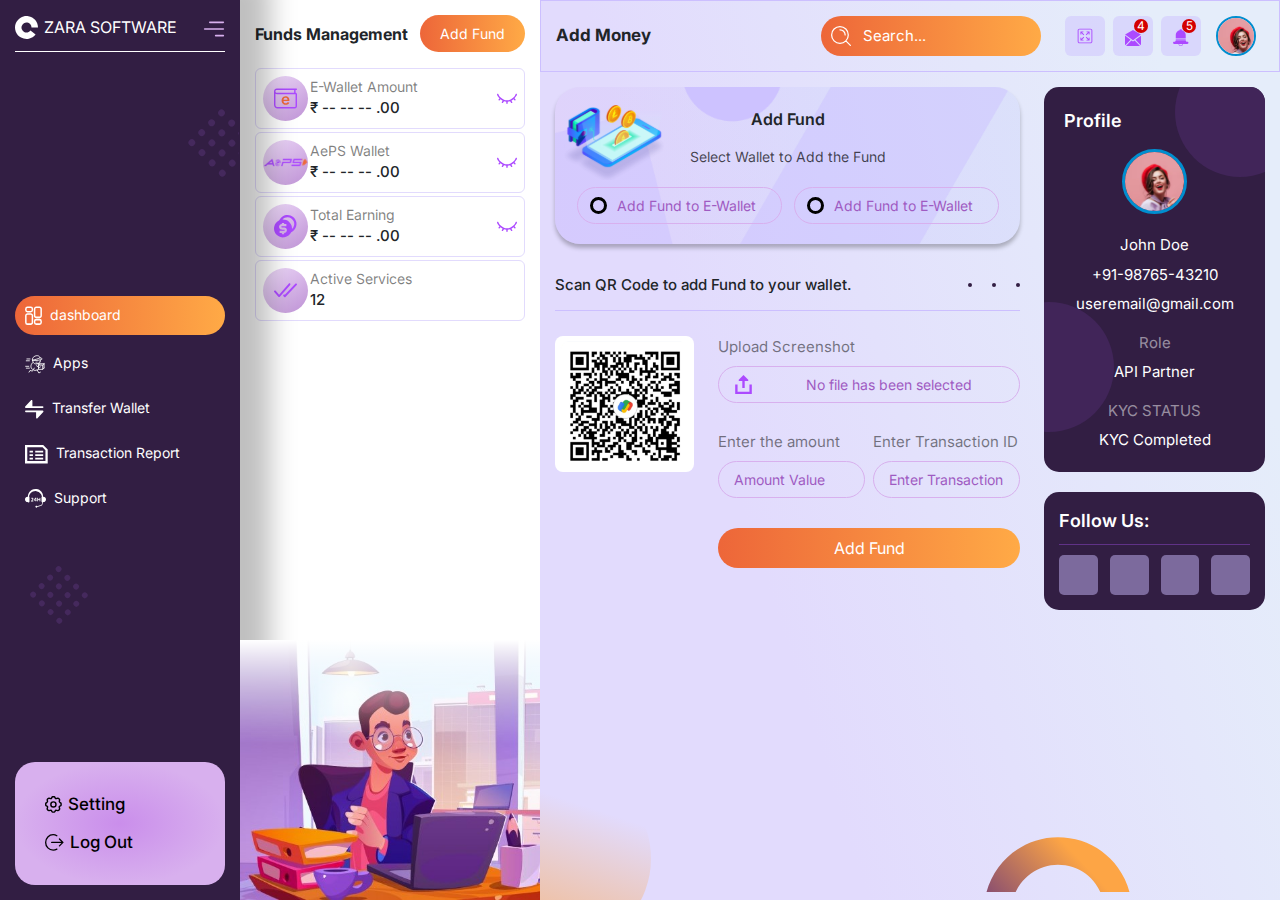
==== commit 6f86d89b: "xc" ====
--- a/add-money.html
+++ b/add-money.html
@@ -65,13 +65,13 @@
                                             </a>
                                         </li>
                                         <li>
-                                            <a href="" class="sidebar-sublink text-decoration-none align-items-center">
+                                            <a href="active-services.html" class="sidebar-sublink text-decoration-none align-items-center">
                                                 <i class="fa-regular fa-circle-right"></i>
                                                 Active Services      
                                             </a>
                                         </li>
                                         <li>
-                                            <a href="" class="sidebar-sublink text-decoration-none align-items-center">
+                                            <a href="commission-plan.html" class="sidebar-sublink text-decoration-none align-items-center">
                                                 <i class="fa-regular fa-circle-right"></i>
                                                 Commission Plan     
                                             </a>
@@ -92,27 +92,15 @@
                                 <div class="accordion-body p-0">
                                     <ul class="list-unstyled m-0 sidebar-sub-list d-flex flex-column">
                                         <li>
-                                            <a href="" class="sidebar-sublink text-decoration-none align-items-center">
-                                                <i class="fa-regular fa-circle-right"></i>
-                                                Add Money       
-                                            </a>
-                                        </li>
-                                        <li>
-                                            <a href="" class="sidebar-sublink text-decoration-none align-items-center">
-                                                <i class="fa-regular fa-circle-right"></i>
-                                                API Key 
-                                            </a>
-                                        </li>
-                                        <li>
-                                            <a href="" class="sidebar-sublink text-decoration-none align-items-center">
-                                                <i class="fa-regular fa-circle-right"></i>
-                                                Active Services      
-                                            </a>
-                                        </li>
-                                        <li>
-                                            <a href="" class="sidebar-sublink text-decoration-none align-items-center">
-                                                <i class="fa-regular fa-circle-right"></i>
-                                                Commission Plan     
+                                            <a href="aeps-to-wallet.html" class="sidebar-sublink text-decoration-none align-items-center">
+                                                <i class="fa-regular fa-circle-right"></i>
+                                                AePS To Wallet       
+                                            </a>
+                                        </li>
+                                        <li>
+                                            <a href="" class="sidebar-sublink text-decoration-none align-items-center">
+                                                <i class="fa-regular fa-circle-right"></i>
+                                                E-Wallet To AePS 
                                             </a>
                                         </li>
                                     </ul>
@@ -133,69 +121,62 @@
                                         <li>
                                             <a href="" class="sidebar-sublink text-decoration-none align-items-center">
                                                 <i class="fa-regular fa-circle-right"></i>
-                                                Add Money       
-                                            </a>
-                                        </li>
-                                        <li>
-                                            <a href="" class="sidebar-sublink text-decoration-none align-items-center">
-                                                <i class="fa-regular fa-circle-right"></i>
-                                                API Key 
-                                            </a>
-                                        </li>
-                                        <li>
-                                            <a href="" class="sidebar-sublink text-decoration-none align-items-center">
-                                                <i class="fa-regular fa-circle-right"></i>
-                                                Active Services      
-                                            </a>
-                                        </li>
-                                        <li>
-                                            <a href="" class="sidebar-sublink text-decoration-none align-items-center">
-                                                <i class="fa-regular fa-circle-right"></i>
-                                                Commission Plan     
+                                                AePS      
+                                            </a>
+                                        </li>
+                                        <li>
+                                            <a href="" class="sidebar-sublink text-decoration-none align-items-center">
+                                                <i class="fa-regular fa-circle-right"></i>
+                                                Recharge
+                                            </a>
+                                        </li>
+                                        <li>
+                                            <a href="" class="sidebar-sublink text-decoration-none align-items-center">
+                                                <i class="fa-regular fa-circle-right"></i>
+                                                PAN Card     
+                                            </a>
+                                        </li>
+                                        <li>
+                                            <a href="" class="sidebar-sublink text-decoration-none align-items-center">
+                                                <i class="fa-regular fa-circle-right"></i>
+                                                BBPS    
+                                            </a>
+                                        </li>
+                                        <li>
+                                            <a href="" class="sidebar-sublink text-decoration-none align-items-center">
+                                                <i class="fa-regular fa-circle-right"></i>
+                                                Payout      
+                                            </a>
+                                        </li>
+                                        <li>
+                                            <a href="" class="sidebar-sublink text-decoration-none align-items-center">
+                                                <i class="fa-regular fa-circle-right"></i>
+                                                DMT
+                                            </a>
+                                        </li>
+                                        <li>
+                                            <a href="" class="sidebar-sublink text-decoration-none align-items-center">
+                                                <i class="fa-regular fa-circle-right"></i>
+                                                E-Wallet     
+                                            </a>
+                                        </li>
+                                        <li>
+                                            <a href="" class="sidebar-sublink text-decoration-none align-items-center">
+                                                <i class="fa-regular fa-circle-right"></i>
+                                                AePS Wallet    
                                             </a>
                                         </li>
                                     </ul>
                                 </div>
                             </div>
                         </li>
-                        <li class="accordion-item bg-transparent border-0">
-                            <a href="" class="sidebar-link d-flex align-items-center text-decoration-none justify-content-between collapsed" type="button" data-bs-toggle="collapse" data-bs-target="#sidebarsupport" aria-expanded="true" aria-controls="sidebarsupport">
+                        <li class=" bg-transparent border-0">
+                            <a href="" class="sidebar-link d-flex align-items-center text-decoration-none justify-content-between" >
                                 <span>
                                     <img src="assets/img/support-icon.svg" alt="support">
                                     Support
                                 </span>
-                                <i class="fa-solid fa-chevron-down sidebar-link-down"></i>
-                            </a>
-                            <div id="sidebarsupport" class="accordion-collapse collapse " data-bs-parent="#accordionExample">
-                                <div class="accordion-body p-0">
-                                    <ul class="list-unstyled m-0 sidebar-sub-list d-flex flex-column">
-                                        <li>
-                                            <a href="" class="sidebar-sublink text-decoration-none align-items-center">
-                                                <i class="fa-regular fa-circle-right"></i>
-                                                Add Money       
-                                            </a>
-                                        </li>
-                                        <li>
-                                            <a href="" class="sidebar-sublink text-decoration-none align-items-center">
-                                                <i class="fa-regular fa-circle-right"></i>
-                                                API Key 
-                                            </a>
-                                        </li>
-                                        <li>
-                                            <a href="" class="sidebar-sublink text-decoration-none align-items-center">
-                                                <i class="fa-regular fa-circle-right"></i>
-                                                Active Services      
-                                            </a>
-                                        </li>
-                                        <li>
-                                            <a href="" class="sidebar-sublink text-decoration-none align-items-center">
-                                                <i class="fa-regular fa-circle-right"></i>
-                                                Commission Plan     
-                                            </a>
-                                        </li>
-                                    </ul>
-                                </div>
-                            </div>
+                            </a>
                         </li>
                     </ul>
                 </div>
--- a/assets/css/style.min.css
+++ b/assets/css/style.min.css
@@ -1 +1 @@
-.sidebar{background-color:#321e43;width:240px;height:100%;padding:15px;box-shadow:5px 0px 25px 25px rgba(0,0,0,.2509803922)}.sidebar .sidebar-header{padding-bottom:12px}.sidebar .sidebar-header::before{content:"";position:absolute;right:0;top:12%;height:70px;width:55px;background:url(../img/sidebar-vector-1.svg) no-repeat;background-position:center;background-size:contain;z-index:0;animation:move 3s infinite ease-in-out}@keyframes move{50%{transform:translate(-100px, 0px)}}.sidebar .sidebar-header::after{content:"";position:absolute;left:12%;bottom:30%;height:70px;width:60px;background:url(../img/sidebar-vector-2.svg) no-repeat;background-position:center;background-size:contain;z-index:0;animation:move2 3s infinite ease-in-out}@keyframes move2{50%{transform:translate(100px, 0px)}}.sidebar .sidebar-logo{gap:6px;font-size:16px;color:#fff}.sidebar .sidebar-logo img{height:23px;width:23px}.sidebar .menu-btn{cursor:pointer !important}.sidebar .menu-btn img{height:20px}.sidebar .sidebar-list{gap:5px}.sidebar .sidebar-footer{background-color:wheat;background:radial-gradient(50% 50% at 50% 50%, #CA8EEB 0%, #D8B0EE 100%);padding:30px;border-radius:20px}.sidebar .sidebar-footer-list{gap:12px}.sidebar .sidebar-footer-link{font-size:17px;color:#000;font-weight:500;gap:6px}.sidebar .sidebar-footer-link img{height:17px}.sidebar .sidebar-link{padding:10px;border-radius:40px;line-height:normal;font-size:14px;color:#fff;transition:all .3s ease-in-out}.sidebar .sidebar-link:hover{color:#ffaa46}.sidebar .sidebar-link.sidebar-main-link{background:linear-gradient(90deg, #ED6639 0%, #FFAA46 100%)}.sidebar .sidebar-link img{height:19px;margin-right:4px}.sidebar .sidebar-link i{font-size:13px;transition:all .3s ease-in-out}.sidebar .sidebar-link:not(.collapsed) .sidebar-link-down{transform:rotate(-180deg)}.sidebar .sidebar-sub-list{gap:15px;padding:12px}.sidebar .sidebar-sublink{color:rgba(255,255,255,.5);font-size:15px;transition:all .3s ease-in-out}.sidebar .sidebar-sublink i{margin-right:5px;transform:rotate(-40deg)}.sidebar .sidebar-sublink:hover{color:#ffaa46}.fund-sidebar{width:300px;box-shadow:5px 0px 25px 25px rgba(0,0,0,.0549019608)}.fund-sidebar .fund-body{padding:15px}.fund-sidebar .fund-sidebar-btn{background:linear-gradient(90deg, #ED6639 0%, #FFAA46 100%);color:#fff;padding:8px 20px;font-size:14px;border-radius:40px;transition:all .3s ease-in-out}.fund-sidebar .fund-sidebar-btn:hover{transform:scale(1.1)}.fund-sidebar .fund-sidebar-card{border-radius:6px;border:1px solid #e2dbfd;padding:7px}.fund-sidebar .fund-sidebar-card .fund-sidebar-card-icon{background:linear-gradient(138.29deg, rgba(216, 176, 238, 0.6) 20.17%, rgba(159, 91, 194, 0.6) 84.35%);height:45px;width:45px;padding:11px}.fund-sidebar .fund-sidebar-card .fund-sidebar-card-title{font-size:14px;color:rgba(0,0,0,.5019607843)}.fund-sidebar .fund-sidebar-card .fund-sidebar-card-price{font-size:15px;font-weight:500}.fund-sidebar .fund-sidebar-card .fund-card-show{width:20px;height:20px;cursor:pointer !important}.fund-sidebar .fund-sidebar-card .fund-card-show img{transform:translateY(-50%);transition:all .3s ease-in-out}.fund-sidebar .fund-sidebar-card .fund-card-show .show-icon{opacity:0;visibility:hidden}.fund-sidebar .fund-sidebar-card .fund-card-show.clicked .show-icon{opacity:1;visibility:visible}.fund-sidebar .fund-sidebar-card .fund-card-show.clicked .hide-icon{opacity:0;visibility:hidden}.fund-sidebar .fund-sidebar-img::before{content:"";height:40%;width:100%;top:0;left:0;position:absolute;background:linear-gradient(0deg, rgba(217, 217, 217, 0) 0%, #FFFFFF 100%)}.dashboard-nav{padding:15px;border:1px solid #ccbfff}.dashboard-nav .dash-nav-heading{font-size:17px}.dashboard-nav .search-main{background:linear-gradient(90deg, #ED6639 0%, #FFAA46 100%);height:40px;padding:10px}.dashboard-nav .search-main input{font-size:15px;color:#fff}.dashboard-nav .search-main input::-moz-placeholder{color:#fff}.dashboard-nav .search-main input::placeholder{color:#fff}.dashboard-nav .nav-icon-list{gap:8px}.dashboard-nav .nav-btn{background:rgba(204,191,255,.4705882353);height:40px;width:40px;padding:12px;border-radius:6px;transition:all .3s ease-in-out}.dashboard-nav .nav-btn img{transition:all .3s ease-in-out}.dashboard-nav .nav-btn:hover{background-color:#ac4aff}.dashboard-nav .nav-btn:hover img{filter:brightness(100)}.dashboard-nav .nav-notification{right:-7px;top:-5px;height:14px;width:14px;background-color:#d40000;font-size:12px;color:#fff;animation:shake 1.5s infinite linear}@keyframes shake{0%{-webkit-transform:translate(2px, 1px) rotate(0deg)}10%{-webkit-transform:translate(-1px, -2px) rotate(-2deg)}20%{-webkit-transform:translate(-3px, 0px) rotate(3deg)}30%{-webkit-transform:translate(0px, 2px) rotate(0deg)}40%{-webkit-transform:translate(1px, -1px) rotate(1deg)}50%{-webkit-transform:translate(-1px, 2px) rotate(-1deg)}60%{-webkit-transform:translate(-3px, 1px) rotate(0deg)}70%{-webkit-transform:translate(2px, 1px) rotate(-2deg)}80%{-webkit-transform:translate(-1px, -1px) rotate(4deg)}90%{-webkit-transform:translate(2px, 2px) rotate(0deg)}100%{-webkit-transform:translate(1px, -2px) rotate(-1deg)}}.dashboard-nav .user-data i{color:#000}.dashboard-nav .user-data-img{height:40px;width:40px;border:2.5px solid #008ecf}.dashboard-main{background:linear-gradient(252.32deg, #E5EDFA 13.32%, #E2DBFD 68.15%)}.dashboard-main .dashboard-inner::before{content:"";position:absolute;left:-5%;bottom:-5%;height:20%;width:20%;background:linear-gradient(18.4deg, rgba(253, 165, 69, 0.5) 18.37%, rgba(226, 219, 253, 0.5) 75.86%);border-radius:50%}.dashboard-main .dashboard-inner::after{content:"";position:absolute;right:20%;bottom:-10px;height:11%;z-index:0;width:20%;background:url(../img/dashboard-main-shap.svg) no-repeat;background-size:contain;background-position:center}.profile-card{padding:20px;background-color:#321e43;border-radius:15px}.profile-card::before{content:"";position:absolute;right:-40px;top:-40px;height:130px;width:130px;border-radius:50%;background-color:#412559}.profile-card::after{content:"";position:absolute;left:-60px;bottom:40px;height:130px;width:130px;border-radius:50%;background-color:#412559;z-index:0}.profile-card .profile-card-heading{color:#fff;font-size:18px}.profile-card .profile-card-menu-icon{color:#fff;font-size:20px}.profile-card .profile-user-img{height:65px;width:65px;border:3px solid #008ecf;margin-top:15px}.profile-card .user-data{color:#fff;margin-top:7px;font-size:15px}.social-media-card{padding:15px;background-color:#321e43;border-radius:15px;margin-top:20px}.social-media-card .social-media-heading{font-size:18px;border-bottom:1px solid #603287;padding-bottom:10px}.social-media-card .social-media-list{gap:12px;margin-top:10px}.social-media-card .social-media-icon{height:40px;width:40px;border-radius:5px;background-color:rgba(204,191,255,.479);color:#fff;font-size:18px;transition:all .3s ease-in-out}.social-media-card .social-media-icon:hover{border-radius:50%;background-color:#fff;color:#321e43}.wallet-fund-card{box-shadow:0px 4px 4px 0px rgba(0,0,0,.2509803922);background:linear-gradient(86.85deg, rgba(202, 142, 235, 0.1) -3.46%, rgba(145, 160, 255, 0.1) 62.25%)}.wallet-fund-card::before{content:"";position:absolute;left:0;top:0;height:100%;width:100%;background:url(../img/wallet-fund-shape.png) no-repeat;background-position:center;background-size:cover}.wallet-fund-card .wallet-fund-inner-card::before{content:"";position:absolute;left:50%;transform:translateX(-50%);bottom:-20px;height:45px;width:50px;border-radius:50%;background:#d2cefd;background-position:center;background-size:cover}.wallet-fund-card .wallet-fund-inner-card .wallet-fund-inner-card-title{color:#ac4aff}.wallet-fund-card .wallet-fund-inner-link{background:linear-gradient(180deg, #ED6639 0%, #FFAA46 100%);margin-top:-20px}.wallet-fund-card .wallet-fund-inner-link i{transform:rotate(-45deg)}.recent-transaction-card{box-shadow:0px 4px 4px 0px rgba(0,0,0,.2509803922);background:linear-gradient(86.85deg, rgba(202, 142, 235, 0.1) -3.46%, rgba(145, 160, 255, 0.1) 62.25%);-webkit-backdrop-filter:blur(10px);backdrop-filter:blur(10px)}.recent-transaction-card .recent-transaction-search-input{border:1px solid #d8b0ee;border-radius:30px;padding:8px;color:#9f5bc2}.recent-transaction-card .recent-transaction-search-input img{height:20px}.recent-transaction-card .recent-transaction-search-input input{color:#9f5bc2}.recent-transaction-card .recent-transaction-search-input input::-moz-placeholder{color:#9f5bc2}.recent-transaction-card .recent-transaction-search-input input::placeholder{color:#9f5bc2}.recent-transaction-card .recent-transaction-number-input input{width:50px;border:1px solid #d8b0ee;border-radius:40px;color:#9f5bc2}.recent-transaction-card .transaction-table th{color:#9f5bc2;border-color:#ccbfff}.recent-transaction-card .transaction-table .payment-failed{color:red}.recent-transaction-card .transaction-table .payment-success{color:green}.recent-transaction-card ::-webkit-scrollbar{width:6px;height:6px}.recent-transaction-card ::-webkit-scrollbar-track{background:#d8b0ee}.recent-transaction-card ::-webkit-scrollbar-thumb{background-color:#9f5bc2;border-radius:10px}.recent-transaction-card ::-webkit-scrollbar-thumb:hover{background-color:#321e43}.recent-transaction-card .table-responsive{max-height:190px;padding-bottom:8px}.recent-transaction-card .pagination{border:1px solid #d8b0ee}.recent-transaction-card .pagination .page-link{color:rgba(0,0,0,.5019607843);line-height:normal}.recent-transaction-card .pagination .page-item::before{content:"";position:absolute;right:0;top:0;height:100%;width:1px;background-color:#d8b0ee;transform:rotate(15deg)}.recent-transaction-card .pagination .page-item:last-child::before{display:none}.recent-transaction-card .pagination .active a{color:#fff}.recent-transaction-card .pagination .active a::before{content:"";position:absolute;left:-4px;top:0;height:100%;width:125%;background-color:#9f5bc2;-webkit-clip-path:polygon(25% 0%, 100% 0%, 75% 100%, 0% 100%);clip-path:polygon(25% 0%, 100% 0%, 75% 100%, 0% 100%);z-index:-1}.add-money-card::after{content:"";position:absolute;left:2%;top:10%;height:80px;width:100px;background:url(../img/add-fund-icon.svg) no-repeat;background-size:contain;background-position:center}.add-money-card .add-money-label{border:1px solid #d8b0ee;color:#9f5bc2;cursor:pointer}.add-money-card .add-money-label .add-money-label-inner{border:3.5px solid #000}.add-money-card .add-money-input:checked~.add-money-label .add-money-label-inner{background-color:#ffaa46}.scan-section .scan-header{border-bottom:1px solid #ccbfff}.scan-section .scan-label{border:1px solid #d8b0ee;color:#9f5bc2;outline:none}.scan-section .scan-label::-moz-placeholder{color:#9f5bc2}.scan-section .scan-label::placeholder{color:#9f5bc2}.scan-section .loader div{width:4px;height:4px;background-color:#321e43;border-radius:50%;animation:grow-shrink 1.5s infinite}.scan-section .loader div:nth-child(1){animation-delay:0s}.scan-section .loader div:nth-child(2){animation-delay:.3s}.scan-section .loader div:nth-child(3){animation-delay:.6s}@keyframes grow-shrink{0%,100%{transform:scale(1)}50%{transform:scale(3.5)}}.fs-1{font-size:1px}@media(min-width: 576px){.fs-1-sm{font-size:1px}}@media(min-width: 768px){.fs-1-md{font-size:1px}}@media(min-width: 992px){.fs-1-lg{font-size:1px}}@media(min-width: 1200px){.fs-1-xl{font-size:1px}}.fs-2{font-size:2px}@media(min-width: 576px){.fs-2-sm{font-size:2px}}@media(min-width: 768px){.fs-2-md{font-size:2px}}@media(min-width: 992px){.fs-2-lg{font-size:2px}}@media(min-width: 1200px){.fs-2-xl{font-size:2px}}.fs-3{font-size:3px}@media(min-width: 576px){.fs-3-sm{font-size:3px}}@media(min-width: 768px){.fs-3-md{font-size:3px}}@media(min-width: 992px){.fs-3-lg{font-size:3px}}@media(min-width: 1200px){.fs-3-xl{font-size:3px}}.fs-4{font-size:4px}@media(min-width: 576px){.fs-4-sm{font-size:4px}}@media(min-width: 768px){.fs-4-md{font-size:4px}}@media(min-width: 992px){.fs-4-lg{font-size:4px}}@media(min-width: 1200px){.fs-4-xl{font-size:4px}}.fs-5{font-size:5px}@media(min-width: 576px){.fs-5-sm{font-size:5px}}@media(min-width: 768px){.fs-5-md{font-size:5px}}@media(min-width: 992px){.fs-5-lg{font-size:5px}}@media(min-width: 1200px){.fs-5-xl{font-size:5px}}.fs-6{font-size:6px}@media(min-width: 576px){.fs-6-sm{font-size:6px}}@media(min-width: 768px){.fs-6-md{font-size:6px}}@media(min-width: 992px){.fs-6-lg{font-size:6px}}@media(min-width: 1200px){.fs-6-xl{font-size:6px}}.fs-7{font-size:7px}@media(min-width: 576px){.fs-7-sm{font-size:7px}}@media(min-width: 768px){.fs-7-md{font-size:7px}}@media(min-width: 992px){.fs-7-lg{font-size:7px}}@media(min-width: 1200px){.fs-7-xl{font-size:7px}}.fs-8{font-size:8px}@media(min-width: 576px){.fs-8-sm{font-size:8px}}@media(min-width: 768px){.fs-8-md{font-size:8px}}@media(min-width: 992px){.fs-8-lg{font-size:8px}}@media(min-width: 1200px){.fs-8-xl{font-size:8px}}.fs-9{font-size:9px}@media(min-width: 576px){.fs-9-sm{font-size:9px}}@media(min-width: 768px){.fs-9-md{font-size:9px}}@media(min-width: 992px){.fs-9-lg{font-size:9px}}@media(min-width: 1200px){.fs-9-xl{font-size:9px}}.fs-10{font-size:10px}@media(min-width: 576px){.fs-10-sm{font-size:10px}}@media(min-width: 768px){.fs-10-md{font-size:10px}}@media(min-width: 992px){.fs-10-lg{font-size:10px}}@media(min-width: 1200px){.fs-10-xl{font-size:10px}}.fs-11{font-size:11px}@media(min-width: 576px){.fs-11-sm{font-size:11px}}@media(min-width: 768px){.fs-11-md{font-size:11px}}@media(min-width: 992px){.fs-11-lg{font-size:11px}}@media(min-width: 1200px){.fs-11-xl{font-size:11px}}.fs-12{font-size:12px}@media(min-width: 576px){.fs-12-sm{font-size:12px}}@media(min-width: 768px){.fs-12-md{font-size:12px}}@media(min-width: 992px){.fs-12-lg{font-size:12px}}@media(min-width: 1200px){.fs-12-xl{font-size:12px}}.fs-13{font-size:13px}@media(min-width: 576px){.fs-13-sm{font-size:13px}}@media(min-width: 768px){.fs-13-md{font-size:13px}}@media(min-width: 992px){.fs-13-lg{font-size:13px}}@media(min-width: 1200px){.fs-13-xl{font-size:13px}}.fs-14{font-size:14px}@media(min-width: 576px){.fs-14-sm{font-size:14px}}@media(min-width: 768px){.fs-14-md{font-size:14px}}@media(min-width: 992px){.fs-14-lg{font-size:14px}}@media(min-width: 1200px){.fs-14-xl{font-size:14px}}.fs-15{font-size:15px}@media(min-width: 576px){.fs-15-sm{font-size:15px}}@media(min-width: 768px){.fs-15-md{font-size:15px}}@media(min-width: 992px){.fs-15-lg{font-size:15px}}@media(min-width: 1200px){.fs-15-xl{font-size:15px}}.fs-16{font-size:16px}@media(min-width: 576px){.fs-16-sm{font-size:16px}}@media(min-width: 768px){.fs-16-md{font-size:16px}}@media(min-width: 992px){.fs-16-lg{font-size:16px}}@media(min-width: 1200px){.fs-16-xl{font-size:16px}}.fs-17{font-size:17px}@media(min-width: 576px){.fs-17-sm{font-size:17px}}@media(min-width: 768px){.fs-17-md{font-size:17px}}@media(min-width: 992px){.fs-17-lg{font-size:17px}}@media(min-width: 1200px){.fs-17-xl{font-size:17px}}.fs-18{font-size:18px}@media(min-width: 576px){.fs-18-sm{font-size:18px}}@media(min-width: 768px){.fs-18-md{font-size:18px}}@media(min-width: 992px){.fs-18-lg{font-size:18px}}@media(min-width: 1200px){.fs-18-xl{font-size:18px}}.fs-19{font-size:19px}@media(min-width: 576px){.fs-19-sm{font-size:19px}}@media(min-width: 768px){.fs-19-md{font-size:19px}}@media(min-width: 992px){.fs-19-lg{font-size:19px}}@media(min-width: 1200px){.fs-19-xl{font-size:19px}}.fs-20{font-size:20px}@media(min-width: 576px){.fs-20-sm{font-size:20px}}@media(min-width: 768px){.fs-20-md{font-size:20px}}@media(min-width: 992px){.fs-20-lg{font-size:20px}}@media(min-width: 1200px){.fs-20-xl{font-size:20px}}.fs-21{font-size:21px}@media(min-width: 576px){.fs-21-sm{font-size:21px}}@media(min-width: 768px){.fs-21-md{font-size:21px}}@media(min-width: 992px){.fs-21-lg{font-size:21px}}@media(min-width: 1200px){.fs-21-xl{font-size:21px}}.fs-22{font-size:22px}@media(min-width: 576px){.fs-22-sm{font-size:22px}}@media(min-width: 768px){.fs-22-md{font-size:22px}}@media(min-width: 992px){.fs-22-lg{font-size:22px}}@media(min-width: 1200px){.fs-22-xl{font-size:22px}}.fs-23{font-size:23px}@media(min-width: 576px){.fs-23-sm{font-size:23px}}@media(min-width: 768px){.fs-23-md{font-size:23px}}@media(min-width: 992px){.fs-23-lg{font-size:23px}}@media(min-width: 1200px){.fs-23-xl{font-size:23px}}.fs-24{font-size:24px}@media(min-width: 576px){.fs-24-sm{font-size:24px}}@media(min-width: 768px){.fs-24-md{font-size:24px}}@media(min-width: 992px){.fs-24-lg{font-size:24px}}@media(min-width: 1200px){.fs-24-xl{font-size:24px}}.fs-25{font-size:25px}@media(min-width: 576px){.fs-25-sm{font-size:25px}}@media(min-width: 768px){.fs-25-md{font-size:25px}}@media(min-width: 992px){.fs-25-lg{font-size:25px}}@media(min-width: 1200px){.fs-25-xl{font-size:25px}}.fs-26{font-size:26px}@media(min-width: 576px){.fs-26-sm{font-size:26px}}@media(min-width: 768px){.fs-26-md{font-size:26px}}@media(min-width: 992px){.fs-26-lg{font-size:26px}}@media(min-width: 1200px){.fs-26-xl{font-size:26px}}.fs-27{font-size:27px}@media(min-width: 576px){.fs-27-sm{font-size:27px}}@media(min-width: 768px){.fs-27-md{font-size:27px}}@media(min-width: 992px){.fs-27-lg{font-size:27px}}@media(min-width: 1200px){.fs-27-xl{font-size:27px}}.fs-28{font-size:28px}@media(min-width: 576px){.fs-28-sm{font-size:28px}}@media(min-width: 768px){.fs-28-md{font-size:28px}}@media(min-width: 992px){.fs-28-lg{font-size:28px}}@media(min-width: 1200px){.fs-28-xl{font-size:28px}}.fs-29{font-size:29px}@media(min-width: 576px){.fs-29-sm{font-size:29px}}@media(min-width: 768px){.fs-29-md{font-size:29px}}@media(min-width: 992px){.fs-29-lg{font-size:29px}}@media(min-width: 1200px){.fs-29-xl{font-size:29px}}.fs-30{font-size:30px}@media(min-width: 576px){.fs-30-sm{font-size:30px}}@media(min-width: 768px){.fs-30-md{font-size:30px}}@media(min-width: 992px){.fs-30-lg{font-size:30px}}@media(min-width: 1200px){.fs-30-xl{font-size:30px}}.fs-31{font-size:31px}@media(min-width: 576px){.fs-31-sm{font-size:31px}}@media(min-width: 768px){.fs-31-md{font-size:31px}}@media(min-width: 992px){.fs-31-lg{font-size:31px}}@media(min-width: 1200px){.fs-31-xl{font-size:31px}}.fs-32{font-size:32px}@media(min-width: 576px){.fs-32-sm{font-size:32px}}@media(min-width: 768px){.fs-32-md{font-size:32px}}@media(min-width: 992px){.fs-32-lg{font-size:32px}}@media(min-width: 1200px){.fs-32-xl{font-size:32px}}.fs-33{font-size:33px}@media(min-width: 576px){.fs-33-sm{font-size:33px}}@media(min-width: 768px){.fs-33-md{font-size:33px}}@media(min-width: 992px){.fs-33-lg{font-size:33px}}@media(min-width: 1200px){.fs-33-xl{font-size:33px}}.fs-34{font-size:34px}@media(min-width: 576px){.fs-34-sm{font-size:34px}}@media(min-width: 768px){.fs-34-md{font-size:34px}}@media(min-width: 992px){.fs-34-lg{font-size:34px}}@media(min-width: 1200px){.fs-34-xl{font-size:34px}}.fs-35{font-size:35px}@media(min-width: 576px){.fs-35-sm{font-size:35px}}@media(min-width: 768px){.fs-35-md{font-size:35px}}@media(min-width: 992px){.fs-35-lg{font-size:35px}}@media(min-width: 1200px){.fs-35-xl{font-size:35px}}.fs-36{font-size:36px}@media(min-width: 576px){.fs-36-sm{font-size:36px}}@media(min-width: 768px){.fs-36-md{font-size:36px}}@media(min-width: 992px){.fs-36-lg{font-size:36px}}@media(min-width: 1200px){.fs-36-xl{font-size:36px}}.fs-37{font-size:37px}@media(min-width: 576px){.fs-37-sm{font-size:37px}}@media(min-width: 768px){.fs-37-md{font-size:37px}}@media(min-width: 992px){.fs-37-lg{font-size:37px}}@media(min-width: 1200px){.fs-37-xl{font-size:37px}}.fs-38{font-size:38px}@media(min-width: 576px){.fs-38-sm{font-size:38px}}@media(min-width: 768px){.fs-38-md{font-size:38px}}@media(min-width: 992px){.fs-38-lg{font-size:38px}}@media(min-width: 1200px){.fs-38-xl{font-size:38px}}.fs-39{font-size:39px}@media(min-width: 576px){.fs-39-sm{font-size:39px}}@media(min-width: 768px){.fs-39-md{font-size:39px}}@media(min-width: 992px){.fs-39-lg{font-size:39px}}@media(min-width: 1200px){.fs-39-xl{font-size:39px}}.fs-40{font-size:40px}@media(min-width: 576px){.fs-40-sm{font-size:40px}}@media(min-width: 768px){.fs-40-md{font-size:40px}}@media(min-width: 992px){.fs-40-lg{font-size:40px}}@media(min-width: 1200px){.fs-40-xl{font-size:40px}}.fs-41{font-size:41px}@media(min-width: 576px){.fs-41-sm{font-size:41px}}@media(min-width: 768px){.fs-41-md{font-size:41px}}@media(min-width: 992px){.fs-41-lg{font-size:41px}}@media(min-width: 1200px){.fs-41-xl{font-size:41px}}.fs-42{font-size:42px}@media(min-width: 576px){.fs-42-sm{font-size:42px}}@media(min-width: 768px){.fs-42-md{font-size:42px}}@media(min-width: 992px){.fs-42-lg{font-size:42px}}@media(min-width: 1200px){.fs-42-xl{font-size:42px}}.fs-43{font-size:43px}@media(min-width: 576px){.fs-43-sm{font-size:43px}}@media(min-width: 768px){.fs-43-md{font-size:43px}}@media(min-width: 992px){.fs-43-lg{font-size:43px}}@media(min-width: 1200px){.fs-43-xl{font-size:43px}}.fs-44{font-size:44px}@media(min-width: 576px){.fs-44-sm{font-size:44px}}@media(min-width: 768px){.fs-44-md{font-size:44px}}@media(min-width: 992px){.fs-44-lg{font-size:44px}}@media(min-width: 1200px){.fs-44-xl{font-size:44px}}.fs-45{font-size:45px}@media(min-width: 576px){.fs-45-sm{font-size:45px}}@media(min-width: 768px){.fs-45-md{font-size:45px}}@media(min-width: 992px){.fs-45-lg{font-size:45px}}@media(min-width: 1200px){.fs-45-xl{font-size:45px}}.fs-46{font-size:46px}@media(min-width: 576px){.fs-46-sm{font-size:46px}}@media(min-width: 768px){.fs-46-md{font-size:46px}}@media(min-width: 992px){.fs-46-lg{font-size:46px}}@media(min-width: 1200px){.fs-46-xl{font-size:46px}}.fs-47{font-size:47px}@media(min-width: 576px){.fs-47-sm{font-size:47px}}@media(min-width: 768px){.fs-47-md{font-size:47px}}@media(min-width: 992px){.fs-47-lg{font-size:47px}}@media(min-width: 1200px){.fs-47-xl{font-size:47px}}.fs-48{font-size:48px}@media(min-width: 576px){.fs-48-sm{font-size:48px}}@media(min-width: 768px){.fs-48-md{font-size:48px}}@media(min-width: 992px){.fs-48-lg{font-size:48px}}@media(min-width: 1200px){.fs-48-xl{font-size:48px}}.fs-49{font-size:49px}@media(min-width: 576px){.fs-49-sm{font-size:49px}}@media(min-width: 768px){.fs-49-md{font-size:49px}}@media(min-width: 992px){.fs-49-lg{font-size:49px}}@media(min-width: 1200px){.fs-49-xl{font-size:49px}}.fs-50{font-size:50px}@media(min-width: 576px){.fs-50-sm{font-size:50px}}@media(min-width: 768px){.fs-50-md{font-size:50px}}@media(min-width: 992px){.fs-50-lg{font-size:50px}}@media(min-width: 1200px){.fs-50-xl{font-size:50px}}.fs-51{font-size:51px}@media(min-width: 576px){.fs-51-sm{font-size:51px}}@media(min-width: 768px){.fs-51-md{font-size:51px}}@media(min-width: 992px){.fs-51-lg{font-size:51px}}@media(min-width: 1200px){.fs-51-xl{font-size:51px}}.fs-52{font-size:52px}@media(min-width: 576px){.fs-52-sm{font-size:52px}}@media(min-width: 768px){.fs-52-md{font-size:52px}}@media(min-width: 992px){.fs-52-lg{font-size:52px}}@media(min-width: 1200px){.fs-52-xl{font-size:52px}}.fs-53{font-size:53px}@media(min-width: 576px){.fs-53-sm{font-size:53px}}@media(min-width: 768px){.fs-53-md{font-size:53px}}@media(min-width: 992px){.fs-53-lg{font-size:53px}}@media(min-width: 1200px){.fs-53-xl{font-size:53px}}.fs-54{font-size:54px}@media(min-width: 576px){.fs-54-sm{font-size:54px}}@media(min-width: 768px){.fs-54-md{font-size:54px}}@media(min-width: 992px){.fs-54-lg{font-size:54px}}@media(min-width: 1200px){.fs-54-xl{font-size:54px}}.fs-55{font-size:55px}@media(min-width: 576px){.fs-55-sm{font-size:55px}}@media(min-width: 768px){.fs-55-md{font-size:55px}}@media(min-width: 992px){.fs-55-lg{font-size:55px}}@media(min-width: 1200px){.fs-55-xl{font-size:55px}}.fs-56{font-size:56px}@media(min-width: 576px){.fs-56-sm{font-size:56px}}@media(min-width: 768px){.fs-56-md{font-size:56px}}@media(min-width: 992px){.fs-56-lg{font-size:56px}}@media(min-width: 1200px){.fs-56-xl{font-size:56px}}.fs-57{font-size:57px}@media(min-width: 576px){.fs-57-sm{font-size:57px}}@media(min-width: 768px){.fs-57-md{font-size:57px}}@media(min-width: 992px){.fs-57-lg{font-size:57px}}@media(min-width: 1200px){.fs-57-xl{font-size:57px}}.fs-58{font-size:58px}@media(min-width: 576px){.fs-58-sm{font-size:58px}}@media(min-width: 768px){.fs-58-md{font-size:58px}}@media(min-width: 992px){.fs-58-lg{font-size:58px}}@media(min-width: 1200px){.fs-58-xl{font-size:58px}}.fs-59{font-size:59px}@media(min-width: 576px){.fs-59-sm{font-size:59px}}@media(min-width: 768px){.fs-59-md{font-size:59px}}@media(min-width: 992px){.fs-59-lg{font-size:59px}}@media(min-width: 1200px){.fs-59-xl{font-size:59px}}.fs-60{font-size:60px}@media(min-width: 576px){.fs-60-sm{font-size:60px}}@media(min-width: 768px){.fs-60-md{font-size:60px}}@media(min-width: 992px){.fs-60-lg{font-size:60px}}@media(min-width: 1200px){.fs-60-xl{font-size:60px}}.fs-61{font-size:61px}@media(min-width: 576px){.fs-61-sm{font-size:61px}}@media(min-width: 768px){.fs-61-md{font-size:61px}}@media(min-width: 992px){.fs-61-lg{font-size:61px}}@media(min-width: 1200px){.fs-61-xl{font-size:61px}}.fs-62{font-size:62px}@media(min-width: 576px){.fs-62-sm{font-size:62px}}@media(min-width: 768px){.fs-62-md{font-size:62px}}@media(min-width: 992px){.fs-62-lg{font-size:62px}}@media(min-width: 1200px){.fs-62-xl{font-size:62px}}.fs-63{font-size:63px}@media(min-width: 576px){.fs-63-sm{font-size:63px}}@media(min-width: 768px){.fs-63-md{font-size:63px}}@media(min-width: 992px){.fs-63-lg{font-size:63px}}@media(min-width: 1200px){.fs-63-xl{font-size:63px}}.fs-64{font-size:64px}@media(min-width: 576px){.fs-64-sm{font-size:64px}}@media(min-width: 768px){.fs-64-md{font-size:64px}}@media(min-width: 992px){.fs-64-lg{font-size:64px}}@media(min-width: 1200px){.fs-64-xl{font-size:64px}}.fs-65{font-size:65px}@media(min-width: 576px){.fs-65-sm{font-size:65px}}@media(min-width: 768px){.fs-65-md{font-size:65px}}@media(min-width: 992px){.fs-65-lg{font-size:65px}}@media(min-width: 1200px){.fs-65-xl{font-size:65px}}.fs-66{font-size:66px}@media(min-width: 576px){.fs-66-sm{font-size:66px}}@media(min-width: 768px){.fs-66-md{font-size:66px}}@media(min-width: 992px){.fs-66-lg{font-size:66px}}@media(min-width: 1200px){.fs-66-xl{font-size:66px}}.fs-67{font-size:67px}@media(min-width: 576px){.fs-67-sm{font-size:67px}}@media(min-width: 768px){.fs-67-md{font-size:67px}}@media(min-width: 992px){.fs-67-lg{font-size:67px}}@media(min-width: 1200px){.fs-67-xl{font-size:67px}}.fs-68{font-size:68px}@media(min-width: 576px){.fs-68-sm{font-size:68px}}@media(min-width: 768px){.fs-68-md{font-size:68px}}@media(min-width: 992px){.fs-68-lg{font-size:68px}}@media(min-width: 1200px){.fs-68-xl{font-size:68px}}.fs-69{font-size:69px}@media(min-width: 576px){.fs-69-sm{font-size:69px}}@media(min-width: 768px){.fs-69-md{font-size:69px}}@media(min-width: 992px){.fs-69-lg{font-size:69px}}@media(min-width: 1200px){.fs-69-xl{font-size:69px}}.fs-70{font-size:70px}@media(min-width: 576px){.fs-70-sm{font-size:70px}}@media(min-width: 768px){.fs-70-md{font-size:70px}}@media(min-width: 992px){.fs-70-lg{font-size:70px}}@media(min-width: 1200px){.fs-70-xl{font-size:70px}}.fs-71{font-size:71px}@media(min-width: 576px){.fs-71-sm{font-size:71px}}@media(min-width: 768px){.fs-71-md{font-size:71px}}@media(min-width: 992px){.fs-71-lg{font-size:71px}}@media(min-width: 1200px){.fs-71-xl{font-size:71px}}.fs-72{font-size:72px}@media(min-width: 576px){.fs-72-sm{font-size:72px}}@media(min-width: 768px){.fs-72-md{font-size:72px}}@media(min-width: 992px){.fs-72-lg{font-size:72px}}@media(min-width: 1200px){.fs-72-xl{font-size:72px}}.fs-73{font-size:73px}@media(min-width: 576px){.fs-73-sm{font-size:73px}}@media(min-width: 768px){.fs-73-md{font-size:73px}}@media(min-width: 992px){.fs-73-lg{font-size:73px}}@media(min-width: 1200px){.fs-73-xl{font-size:73px}}.fs-74{font-size:74px}@media(min-width: 576px){.fs-74-sm{font-size:74px}}@media(min-width: 768px){.fs-74-md{font-size:74px}}@media(min-width: 992px){.fs-74-lg{font-size:74px}}@media(min-width: 1200px){.fs-74-xl{font-size:74px}}.fs-75{font-size:75px}@media(min-width: 576px){.fs-75-sm{font-size:75px}}@media(min-width: 768px){.fs-75-md{font-size:75px}}@media(min-width: 992px){.fs-75-lg{font-size:75px}}@media(min-width: 1200px){.fs-75-xl{font-size:75px}}.fs-76{font-size:76px}@media(min-width: 576px){.fs-76-sm{font-size:76px}}@media(min-width: 768px){.fs-76-md{font-size:76px}}@media(min-width: 992px){.fs-76-lg{font-size:76px}}@media(min-width: 1200px){.fs-76-xl{font-size:76px}}.fs-77{font-size:77px}@media(min-width: 576px){.fs-77-sm{font-size:77px}}@media(min-width: 768px){.fs-77-md{font-size:77px}}@media(min-width: 992px){.fs-77-lg{font-size:77px}}@media(min-width: 1200px){.fs-77-xl{font-size:77px}}.fs-78{font-size:78px}@media(min-width: 576px){.fs-78-sm{font-size:78px}}@media(min-width: 768px){.fs-78-md{font-size:78px}}@media(min-width: 992px){.fs-78-lg{font-size:78px}}@media(min-width: 1200px){.fs-78-xl{font-size:78px}}.fs-79{font-size:79px}@media(min-width: 576px){.fs-79-sm{font-size:79px}}@media(min-width: 768px){.fs-79-md{font-size:79px}}@media(min-width: 992px){.fs-79-lg{font-size:79px}}@media(min-width: 1200px){.fs-79-xl{font-size:79px}}.fs-80{font-size:80px}@media(min-width: 576px){.fs-80-sm{font-size:80px}}@media(min-width: 768px){.fs-80-md{font-size:80px}}@media(min-width: 992px){.fs-80-lg{font-size:80px}}@media(min-width: 1200px){.fs-80-xl{font-size:80px}}.fs-81{font-size:81px}@media(min-width: 576px){.fs-81-sm{font-size:81px}}@media(min-width: 768px){.fs-81-md{font-size:81px}}@media(min-width: 992px){.fs-81-lg{font-size:81px}}@media(min-width: 1200px){.fs-81-xl{font-size:81px}}.fs-82{font-size:82px}@media(min-width: 576px){.fs-82-sm{font-size:82px}}@media(min-width: 768px){.fs-82-md{font-size:82px}}@media(min-width: 992px){.fs-82-lg{font-size:82px}}@media(min-width: 1200px){.fs-82-xl{font-size:82px}}.fs-83{font-size:83px}@media(min-width: 576px){.fs-83-sm{font-size:83px}}@media(min-width: 768px){.fs-83-md{font-size:83px}}@media(min-width: 992px){.fs-83-lg{font-size:83px}}@media(min-width: 1200px){.fs-83-xl{font-size:83px}}.fs-84{font-size:84px}@media(min-width: 576px){.fs-84-sm{font-size:84px}}@media(min-width: 768px){.fs-84-md{font-size:84px}}@media(min-width: 992px){.fs-84-lg{font-size:84px}}@media(min-width: 1200px){.fs-84-xl{font-size:84px}}.fs-85{font-size:85px}@media(min-width: 576px){.fs-85-sm{font-size:85px}}@media(min-width: 768px){.fs-85-md{font-size:85px}}@media(min-width: 992px){.fs-85-lg{font-size:85px}}@media(min-width: 1200px){.fs-85-xl{font-size:85px}}.fs-86{font-size:86px}@media(min-width: 576px){.fs-86-sm{font-size:86px}}@media(min-width: 768px){.fs-86-md{font-size:86px}}@media(min-width: 992px){.fs-86-lg{font-size:86px}}@media(min-width: 1200px){.fs-86-xl{font-size:86px}}.fs-87{font-size:87px}@media(min-width: 576px){.fs-87-sm{font-size:87px}}@media(min-width: 768px){.fs-87-md{font-size:87px}}@media(min-width: 992px){.fs-87-lg{font-size:87px}}@media(min-width: 1200px){.fs-87-xl{font-size:87px}}.fs-88{font-size:88px}@media(min-width: 576px){.fs-88-sm{font-size:88px}}@media(min-width: 768px){.fs-88-md{font-size:88px}}@media(min-width: 992px){.fs-88-lg{font-size:88px}}@media(min-width: 1200px){.fs-88-xl{font-size:88px}}.fs-89{font-size:89px}@media(min-width: 576px){.fs-89-sm{font-size:89px}}@media(min-width: 768px){.fs-89-md{font-size:89px}}@media(min-width: 992px){.fs-89-lg{font-size:89px}}@media(min-width: 1200px){.fs-89-xl{font-size:89px}}.fs-90{font-size:90px}@media(min-width: 576px){.fs-90-sm{font-size:90px}}@media(min-width: 768px){.fs-90-md{font-size:90px}}@media(min-width: 992px){.fs-90-lg{font-size:90px}}@media(min-width: 1200px){.fs-90-xl{font-size:90px}}.fs-91{font-size:91px}@media(min-width: 576px){.fs-91-sm{font-size:91px}}@media(min-width: 768px){.fs-91-md{font-size:91px}}@media(min-width: 992px){.fs-91-lg{font-size:91px}}@media(min-width: 1200px){.fs-91-xl{font-size:91px}}.fs-92{font-size:92px}@media(min-width: 576px){.fs-92-sm{font-size:92px}}@media(min-width: 768px){.fs-92-md{font-size:92px}}@media(min-width: 992px){.fs-92-lg{font-size:92px}}@media(min-width: 1200px){.fs-92-xl{font-size:92px}}.fs-93{font-size:93px}@media(min-width: 576px){.fs-93-sm{font-size:93px}}@media(min-width: 768px){.fs-93-md{font-size:93px}}@media(min-width: 992px){.fs-93-lg{font-size:93px}}@media(min-width: 1200px){.fs-93-xl{font-size:93px}}.fs-94{font-size:94px}@media(min-width: 576px){.fs-94-sm{font-size:94px}}@media(min-width: 768px){.fs-94-md{font-size:94px}}@media(min-width: 992px){.fs-94-lg{font-size:94px}}@media(min-width: 1200px){.fs-94-xl{font-size:94px}}.fs-95{font-size:95px}@media(min-width: 576px){.fs-95-sm{font-size:95px}}@media(min-width: 768px){.fs-95-md{font-size:95px}}@media(min-width: 992px){.fs-95-lg{font-size:95px}}@media(min-width: 1200px){.fs-95-xl{font-size:95px}}.fs-96{font-size:96px}@media(min-width: 576px){.fs-96-sm{font-size:96px}}@media(min-width: 768px){.fs-96-md{font-size:96px}}@media(min-width: 992px){.fs-96-lg{font-size:96px}}@media(min-width: 1200px){.fs-96-xl{font-size:96px}}.fs-97{font-size:97px}@media(min-width: 576px){.fs-97-sm{font-size:97px}}@media(min-width: 768px){.fs-97-md{font-size:97px}}@media(min-width: 992px){.fs-97-lg{font-size:97px}}@media(min-width: 1200px){.fs-97-xl{font-size:97px}}.fs-98{font-size:98px}@media(min-width: 576px){.fs-98-sm{font-size:98px}}@media(min-width: 768px){.fs-98-md{font-size:98px}}@media(min-width: 992px){.fs-98-lg{font-size:98px}}@media(min-width: 1200px){.fs-98-xl{font-size:98px}}.fs-99{font-size:99px}@media(min-width: 576px){.fs-99-sm{font-size:99px}}@media(min-width: 768px){.fs-99-md{font-size:99px}}@media(min-width: 992px){.fs-99-lg{font-size:99px}}@media(min-width: 1200px){.fs-99-xl{font-size:99px}}.fs-100{font-size:100px}@media(min-width: 576px){.fs-100-sm{font-size:100px}}@media(min-width: 768px){.fs-100-md{font-size:100px}}@media(min-width: 992px){.fs-100-lg{font-size:100px}}@media(min-width: 1200px){.fs-100-xl{font-size:100px}}.m-1{margin:1px !important}.mt-1{margin-top:1px !important}.mb-1{margin-bottom:1px !important}.ml-1{margin-left:1px !important}.mr-1{margin-right:1px !important}.mx-1{margin-left:1px !important;margin-right:1px !important}.my-1{margin-top:1px !important;margin-bottom:1px !important}@media(min-width: 576px){.m-1-sm{margin:3px !important}.mt-1-sm{margin-top:3px !important}.mb-1-sm{margin-bottom:3px !important}.ml-1-sm{margin-left:3px !important}.mr-1-sm{margin-right:3px !important}.mx-1-sm{margin-left:3px !important;margin-right:3px !important}.my-1-sm{margin-top:3px !important;margin-bottom:3px !important}}@media(min-width: 768px){.m-1-md{margin:3px !important}.mt-1-md{margin-top:3px !important}.mb-1-md{margin-bottom:3px !important}.ml-1-md{margin-left:3px !important}.mr-1-md{margin-right:3px !important}.mx-1-md{margin-left:3px !important;margin-right:3px !important}.my-1-md{margin-top:3px !important;margin-bottom:3px !important}}@media(min-width: 992px){.m-1-lg{margin:3px !important}.mt-1-lg{margin-top:3px !important}.mb-1-lg{margin-bottom:3px !important}.ml-1-lg{margin-left:3px !important}.mr-1-lg{margin-right:3px !important}.mx-1-lg{margin-left:3px !important;margin-right:3px !important}.my-1-lg{margin-top:3px !important;margin-bottom:3px !important}}@media(min-width: 1200px){.m-1-xl{margin:3px !important}.mt-1-xl{margin-top:3px !important}.mb-1-xl{margin-bottom:3px !important}.ml-1-xl{margin-left:3px !important}.mr-1-xl{margin-right:3px !important}.mx-1-xl{margin-left:3px !important;margin-right:3px !important}.my-1-xl{margin-top:3px !important;margin-bottom:3px !important}}.m-2{margin:2px !important}.mt-2{margin-top:2px !important}.mb-2{margin-bottom:2px !important}.ml-2{margin-left:2px !important}.mr-2{margin-right:2px !important}.mx-2{margin-left:2px !important;margin-right:2px !important}.my-2{margin-top:2px !important;margin-bottom:2px !important}@media(min-width: 576px){.m-2-sm{margin:4px !important}.mt-2-sm{margin-top:4px !important}.mb-2-sm{margin-bottom:4px !important}.ml-2-sm{margin-left:4px !important}.mr-2-sm{margin-right:4px !important}.mx-2-sm{margin-left:4px !important;margin-right:4px !important}.my-2-sm{margin-top:4px !important;margin-bottom:4px !important}}@media(min-width: 768px){.m-2-md{margin:4px !important}.mt-2-md{margin-top:4px !important}.mb-2-md{margin-bottom:4px !important}.ml-2-md{margin-left:4px !important}.mr-2-md{margin-right:4px !important}.mx-2-md{margin-left:4px !important;margin-right:4px !important}.my-2-md{margin-top:4px !important;margin-bottom:4px !important}}@media(min-width: 992px){.m-2-lg{margin:4px !important}.mt-2-lg{margin-top:4px !important}.mb-2-lg{margin-bottom:4px !important}.ml-2-lg{margin-left:4px !important}.mr-2-lg{margin-right:4px !important}.mx-2-lg{margin-left:4px !important;margin-right:4px !important}.my-2-lg{margin-top:4px !important;margin-bottom:4px !important}}@media(min-width: 1200px){.m-2-xl{margin:4px !important}.mt-2-xl{margin-top:4px !important}.mb-2-xl{margin-bottom:4px !important}.ml-2-xl{margin-left:4px !important}.mr-2-xl{margin-right:4px !important}.mx-2-xl{margin-left:4px !important;margin-right:4px !important}.my-2-xl{margin-top:4px !important;margin-bottom:4px !important}}.m-3{margin:3px !important}.mt-3{margin-top:3px !important}.mb-3{margin-bottom:3px !important}.ml-3{margin-left:3px !important}.mr-3{margin-right:3px !important}.mx-3{margin-left:3px !important;margin-right:3px !important}.my-3{margin-top:3px !important;margin-bottom:3px !important}@media(min-width: 576px){.m-3-sm{margin:5px !important}.mt-3-sm{margin-top:5px !important}.mb-3-sm{margin-bottom:5px !important}.ml-3-sm{margin-left:5px !important}.mr-3-sm{margin-right:5px !important}.mx-3-sm{margin-left:5px !important;margin-right:5px !important}.my-3-sm{margin-top:5px !important;margin-bottom:5px !important}}@media(min-width: 768px){.m-3-md{margin:5px !important}.mt-3-md{margin-top:5px !important}.mb-3-md{margin-bottom:5px !important}.ml-3-md{margin-left:5px !important}.mr-3-md{margin-right:5px !important}.mx-3-md{margin-left:5px !important;margin-right:5px !important}.my-3-md{margin-top:5px !important;margin-bottom:5px !important}}@media(min-width: 992px){.m-3-lg{margin:5px !important}.mt-3-lg{margin-top:5px !important}.mb-3-lg{margin-bottom:5px !important}.ml-3-lg{margin-left:5px !important}.mr-3-lg{margin-right:5px !important}.mx-3-lg{margin-left:5px !important;margin-right:5px !important}.my-3-lg{margin-top:5px !important;margin-bottom:5px !important}}@media(min-width: 1200px){.m-3-xl{margin:5px !important}.mt-3-xl{margin-top:5px !important}.mb-3-xl{margin-bottom:5px !important}.ml-3-xl{margin-left:5px !important}.mr-3-xl{margin-right:5px !important}.mx-3-xl{margin-left:5px !important;margin-right:5px !important}.my-3-xl{margin-top:5px !important;margin-bottom:5px !important}}.m-4{margin:4px !important}.mt-4{margin-top:4px !important}.mb-4{margin-bottom:4px !important}.ml-4{margin-left:4px !important}.mr-4{margin-right:4px !important}.mx-4{margin-left:4px !important;margin-right:4px !important}.my-4{margin-top:4px !important;margin-bottom:4px !important}@media(min-width: 576px){.m-4-sm{margin:6px !important}.mt-4-sm{margin-top:6px !important}.mb-4-sm{margin-bottom:6px !important}.ml-4-sm{margin-left:6px !important}.mr-4-sm{margin-right:6px !important}.mx-4-sm{margin-left:6px !important;margin-right:6px !important}.my-4-sm{margin-top:6px !important;margin-bottom:6px !important}}@media(min-width: 768px){.m-4-md{margin:6px !important}.mt-4-md{margin-top:6px !important}.mb-4-md{margin-bottom:6px !important}.ml-4-md{margin-left:6px !important}.mr-4-md{margin-right:6px !important}.mx-4-md{margin-left:6px !important;margin-right:6px !important}.my-4-md{margin-top:6px !important;margin-bottom:6px !important}}@media(min-width: 992px){.m-4-lg{margin:6px !important}.mt-4-lg{margin-top:6px !important}.mb-4-lg{margin-bottom:6px !important}.ml-4-lg{margin-left:6px !important}.mr-4-lg{margin-right:6px !important}.mx-4-lg{margin-left:6px !important;margin-right:6px !important}.my-4-lg{margin-top:6px !important;margin-bottom:6px !important}}@media(min-width: 1200px){.m-4-xl{margin:6px !important}.mt-4-xl{margin-top:6px !important}.mb-4-xl{margin-bottom:6px !important}.ml-4-xl{margin-left:6px !important}.mr-4-xl{margin-right:6px !important}.mx-4-xl{margin-left:6px !important;margin-right:6px !important}.my-4-xl{margin-top:6px !important;margin-bottom:6px !important}}.m-5{margin:5px !important}.mt-5{margin-top:5px !important}.mb-5{margin-bottom:5px !important}.ml-5{margin-left:5px !important}.mr-5{margin-right:5px !important}.mx-5{margin-left:5px !important;margin-right:5px !important}.my-5{margin-top:5px !important;margin-bottom:5px !important}@media(min-width: 576px){.m-5-sm{margin:7px !important}.mt-5-sm{margin-top:7px !important}.mb-5-sm{margin-bottom:7px !important}.ml-5-sm{margin-left:7px !important}.mr-5-sm{margin-right:7px !important}.mx-5-sm{margin-left:7px !important;margin-right:7px !important}.my-5-sm{margin-top:7px !important;margin-bottom:7px !important}}@media(min-width: 768px){.m-5-md{margin:7px !important}.mt-5-md{margin-top:7px !important}.mb-5-md{margin-bottom:7px !important}.ml-5-md{margin-left:7px !important}.mr-5-md{margin-right:7px !important}.mx-5-md{margin-left:7px !important;margin-right:7px !important}.my-5-md{margin-top:7px !important;margin-bottom:7px !important}}@media(min-width: 992px){.m-5-lg{margin:7px !important}.mt-5-lg{margin-top:7px !important}.mb-5-lg{margin-bottom:7px !important}.ml-5-lg{margin-left:7px !important}.mr-5-lg{margin-right:7px !important}.mx-5-lg{margin-left:7px !important;margin-right:7px !important}.my-5-lg{margin-top:7px !important;margin-bottom:7px !important}}@media(min-width: 1200px){.m-5-xl{margin:7px !important}.mt-5-xl{margin-top:7px !important}.mb-5-xl{margin-bottom:7px !important}.ml-5-xl{margin-left:7px !important}.mr-5-xl{margin-right:7px !important}.mx-5-xl{margin-left:7px !important;margin-right:7px !important}.my-5-xl{margin-top:7px !important;margin-bottom:7px !important}}.m-6{margin:6px !important}.mt-6{margin-top:6px !important}.mb-6{margin-bottom:6px !important}.ml-6{margin-left:6px !important}.mr-6{margin-right:6px !important}.mx-6{margin-left:6px !important;margin-right:6px !important}.my-6{margin-top:6px !important;margin-bottom:6px !important}@media(min-width: 576px){.m-6-sm{margin:8px !important}.mt-6-sm{margin-top:8px !important}.mb-6-sm{margin-bottom:8px !important}.ml-6-sm{margin-left:8px !important}.mr-6-sm{margin-right:8px !important}.mx-6-sm{margin-left:8px !important;margin-right:8px !important}.my-6-sm{margin-top:8px !important;margin-bottom:8px !important}}@media(min-width: 768px){.m-6-md{margin:8px !important}.mt-6-md{margin-top:8px !important}.mb-6-md{margin-bottom:8px !important}.ml-6-md{margin-left:8px !important}.mr-6-md{margin-right:8px !important}.mx-6-md{margin-left:8px !important;margin-right:8px !important}.my-6-md{margin-top:8px !important;margin-bottom:8px !important}}@media(min-width: 992px){.m-6-lg{margin:8px !important}.mt-6-lg{margin-top:8px !important}.mb-6-lg{margin-bottom:8px !important}.ml-6-lg{margin-left:8px !important}.mr-6-lg{margin-right:8px !important}.mx-6-lg{margin-left:8px !important;margin-right:8px !important}.my-6-lg{margin-top:8px !important;margin-bottom:8px !important}}@media(min-width: 1200px){.m-6-xl{margin:8px !important}.mt-6-xl{margin-top:8px !important}.mb-6-xl{margin-bottom:8px !important}.ml-6-xl{margin-left:8px !important}.mr-6-xl{margin-right:8px !important}.mx-6-xl{margin-left:8px !important;margin-right:8px !important}.my-6-xl{margin-top:8px !important;margin-bottom:8px !important}}.m-7{margin:7px !important}.mt-7{margin-top:7px !important}.mb-7{margin-bottom:7px !important}.ml-7{margin-left:7px !important}.mr-7{margin-right:7px !important}.mx-7{margin-left:7px !important;margin-right:7px !important}.my-7{margin-top:7px !important;margin-bottom:7px !important}@media(min-width: 576px){.m-7-sm{margin:9px !important}.mt-7-sm{margin-top:9px !important}.mb-7-sm{margin-bottom:9px !important}.ml-7-sm{margin-left:9px !important}.mr-7-sm{margin-right:9px !important}.mx-7-sm{margin-left:9px !important;margin-right:9px !important}.my-7-sm{margin-top:9px !important;margin-bottom:9px !important}}@media(min-width: 768px){.m-7-md{margin:9px !important}.mt-7-md{margin-top:9px !important}.mb-7-md{margin-bottom:9px !important}.ml-7-md{margin-left:9px !important}.mr-7-md{margin-right:9px !important}.mx-7-md{margin-left:9px !important;margin-right:9px !important}.my-7-md{margin-top:9px !important;margin-bottom:9px !important}}@media(min-width: 992px){.m-7-lg{margin:9px !important}.mt-7-lg{margin-top:9px !important}.mb-7-lg{margin-bottom:9px !important}.ml-7-lg{margin-left:9px !important}.mr-7-lg{margin-right:9px !important}.mx-7-lg{margin-left:9px !important;margin-right:9px !important}.my-7-lg{margin-top:9px !important;margin-bottom:9px !important}}@media(min-width: 1200px){.m-7-xl{margin:9px !important}.mt-7-xl{margin-top:9px !important}.mb-7-xl{margin-bottom:9px !important}.ml-7-xl{margin-left:9px !important}.mr-7-xl{margin-right:9px !important}.mx-7-xl{margin-left:9px !important;margin-right:9px !important}.my-7-xl{margin-top:9px !important;margin-bottom:9px !important}}.m-8{margin:8px !important}.mt-8{margin-top:8px !important}.mb-8{margin-bottom:8px !important}.ml-8{margin-left:8px !important}.mr-8{margin-right:8px !important}.mx-8{margin-left:8px !important;margin-right:8px !important}.my-8{margin-top:8px !important;margin-bottom:8px !important}@media(min-width: 576px){.m-8-sm{margin:10px !important}.mt-8-sm{margin-top:10px !important}.mb-8-sm{margin-bottom:10px !important}.ml-8-sm{margin-left:10px !important}.mr-8-sm{margin-right:10px !important}.mx-8-sm{margin-left:10px !important;margin-right:10px !important}.my-8-sm{margin-top:10px !important;margin-bottom:10px !important}}@media(min-width: 768px){.m-8-md{margin:10px !important}.mt-8-md{margin-top:10px !important}.mb-8-md{margin-bottom:10px !important}.ml-8-md{margin-left:10px !important}.mr-8-md{margin-right:10px !important}.mx-8-md{margin-left:10px !important;margin-right:10px !important}.my-8-md{margin-top:10px !important;margin-bottom:10px !important}}@media(min-width: 992px){.m-8-lg{margin:10px !important}.mt-8-lg{margin-top:10px !important}.mb-8-lg{margin-bottom:10px !important}.ml-8-lg{margin-left:10px !important}.mr-8-lg{margin-right:10px !important}.mx-8-lg{margin-left:10px !important;margin-right:10px !important}.my-8-lg{margin-top:10px !important;margin-bottom:10px !important}}@media(min-width: 1200px){.m-8-xl{margin:10px !important}.mt-8-xl{margin-top:10px !important}.mb-8-xl{margin-bottom:10px !important}.ml-8-xl{margin-left:10px !important}.mr-8-xl{margin-right:10px !important}.mx-8-xl{margin-left:10px !important;margin-right:10px !important}.my-8-xl{margin-top:10px !important;margin-bottom:10px !important}}.m-9{margin:9px !important}.mt-9{margin-top:9px !important}.mb-9{margin-bottom:9px !important}.ml-9{margin-left:9px !important}.mr-9{margin-right:9px !important}.mx-9{margin-left:9px !important;margin-right:9px !important}.my-9{margin-top:9px !important;margin-bottom:9px !important}@media(min-width: 576px){.m-9-sm{margin:11px !important}.mt-9-sm{margin-top:11px !important}.mb-9-sm{margin-bottom:11px !important}.ml-9-sm{margin-left:11px !important}.mr-9-sm{margin-right:11px !important}.mx-9-sm{margin-left:11px !important;margin-right:11px !important}.my-9-sm{margin-top:11px !important;margin-bottom:11px !important}}@media(min-width: 768px){.m-9-md{margin:11px !important}.mt-9-md{margin-top:11px !important}.mb-9-md{margin-bottom:11px !important}.ml-9-md{margin-left:11px !important}.mr-9-md{margin-right:11px !important}.mx-9-md{margin-left:11px !important;margin-right:11px !important}.my-9-md{margin-top:11px !important;margin-bottom:11px !important}}@media(min-width: 992px){.m-9-lg{margin:11px !important}.mt-9-lg{margin-top:11px !important}.mb-9-lg{margin-bottom:11px !important}.ml-9-lg{margin-left:11px !important}.mr-9-lg{margin-right:11px !important}.mx-9-lg{margin-left:11px !important;margin-right:11px !important}.my-9-lg{margin-top:11px !important;margin-bottom:11px !important}}@media(min-width: 1200px){.m-9-xl{margin:11px !important}.mt-9-xl{margin-top:11px !important}.mb-9-xl{margin-bottom:11px !important}.ml-9-xl{margin-left:11px !important}.mr-9-xl{margin-right:11px !important}.mx-9-xl{margin-left:11px !important;margin-right:11px !important}.my-9-xl{margin-top:11px !important;margin-bottom:11px !important}}.m-10{margin:10px !important}.mt-10{margin-top:10px !important}.mb-10{margin-bottom:10px !important}.ml-10{margin-left:10px !important}.mr-10{margin-right:10px !important}.mx-10{margin-left:10px !important;margin-right:10px !important}.my-10{margin-top:10px !important;margin-bottom:10px !important}@media(min-width: 576px){.m-10-sm{margin:12px !important}.mt-10-sm{margin-top:12px !important}.mb-10-sm{margin-bottom:12px !important}.ml-10-sm{margin-left:12px !important}.mr-10-sm{margin-right:12px !important}.mx-10-sm{margin-left:12px !important;margin-right:12px !important}.my-10-sm{margin-top:12px !important;margin-bottom:12px !important}}@media(min-width: 768px){.m-10-md{margin:12px !important}.mt-10-md{margin-top:12px !important}.mb-10-md{margin-bottom:12px !important}.ml-10-md{margin-left:12px !important}.mr-10-md{margin-right:12px !important}.mx-10-md{margin-left:12px !important;margin-right:12px !important}.my-10-md{margin-top:12px !important;margin-bottom:12px !important}}@media(min-width: 992px){.m-10-lg{margin:12px !important}.mt-10-lg{margin-top:12px !important}.mb-10-lg{margin-bottom:12px !important}.ml-10-lg{margin-left:12px !important}.mr-10-lg{margin-right:12px !important}.mx-10-lg{margin-left:12px !important;margin-right:12px !important}.my-10-lg{margin-top:12px !important;margin-bottom:12px !important}}@media(min-width: 1200px){.m-10-xl{margin:12px !important}.mt-10-xl{margin-top:12px !important}.mb-10-xl{margin-bottom:12px !important}.ml-10-xl{margin-left:12px !important}.mr-10-xl{margin-right:12px !important}.mx-10-xl{margin-left:12px !important;margin-right:12px !important}.my-10-xl{margin-top:12px !important;margin-bottom:12px !important}}.m-11{margin:11px !important}.mt-11{margin-top:11px !important}.mb-11{margin-bottom:11px !important}.ml-11{margin-left:11px !important}.mr-11{margin-right:11px !important}.mx-11{margin-left:11px !important;margin-right:11px !important}.my-11{margin-top:11px !important;margin-bottom:11px !important}@media(min-width: 576px){.m-11-sm{margin:13px !important}.mt-11-sm{margin-top:13px !important}.mb-11-sm{margin-bottom:13px !important}.ml-11-sm{margin-left:13px !important}.mr-11-sm{margin-right:13px !important}.mx-11-sm{margin-left:13px !important;margin-right:13px !important}.my-11-sm{margin-top:13px !important;margin-bottom:13px !important}}@media(min-width: 768px){.m-11-md{margin:13px !important}.mt-11-md{margin-top:13px !important}.mb-11-md{margin-bottom:13px !important}.ml-11-md{margin-left:13px !important}.mr-11-md{margin-right:13px !important}.mx-11-md{margin-left:13px !important;margin-right:13px !important}.my-11-md{margin-top:13px !important;margin-bottom:13px !important}}@media(min-width: 992px){.m-11-lg{margin:13px !important}.mt-11-lg{margin-top:13px !important}.mb-11-lg{margin-bottom:13px !important}.ml-11-lg{margin-left:13px !important}.mr-11-lg{margin-right:13px !important}.mx-11-lg{margin-left:13px !important;margin-right:13px !important}.my-11-lg{margin-top:13px !important;margin-bottom:13px !important}}@media(min-width: 1200px){.m-11-xl{margin:13px !important}.mt-11-xl{margin-top:13px !important}.mb-11-xl{margin-bottom:13px !important}.ml-11-xl{margin-left:13px !important}.mr-11-xl{margin-right:13px !important}.mx-11-xl{margin-left:13px !important;margin-right:13px !important}.my-11-xl{margin-top:13px !important;margin-bottom:13px !important}}.m-12{margin:12px !important}.mt-12{margin-top:12px !important}.mb-12{margin-bottom:12px !important}.ml-12{margin-left:12px !important}.mr-12{margin-right:12px !important}.mx-12{margin-left:12px !important;margin-right:12px !important}.my-12{margin-top:12px !important;margin-bottom:12px !important}@media(min-width: 576px){.m-12-sm{margin:14px !important}.mt-12-sm{margin-top:14px !important}.mb-12-sm{margin-bottom:14px !important}.ml-12-sm{margin-left:14px !important}.mr-12-sm{margin-right:14px !important}.mx-12-sm{margin-left:14px !important;margin-right:14px !important}.my-12-sm{margin-top:14px !important;margin-bottom:14px !important}}@media(min-width: 768px){.m-12-md{margin:14px !important}.mt-12-md{margin-top:14px !important}.mb-12-md{margin-bottom:14px !important}.ml-12-md{margin-left:14px !important}.mr-12-md{margin-right:14px !important}.mx-12-md{margin-left:14px !important;margin-right:14px !important}.my-12-md{margin-top:14px !important;margin-bottom:14px !important}}@media(min-width: 992px){.m-12-lg{margin:14px !important}.mt-12-lg{margin-top:14px !important}.mb-12-lg{margin-bottom:14px !important}.ml-12-lg{margin-left:14px !important}.mr-12-lg{margin-right:14px !important}.mx-12-lg{margin-left:14px !important;margin-right:14px !important}.my-12-lg{margin-top:14px !important;margin-bottom:14px !important}}@media(min-width: 1200px){.m-12-xl{margin:14px !important}.mt-12-xl{margin-top:14px !important}.mb-12-xl{margin-bottom:14px !important}.ml-12-xl{margin-left:14px !important}.mr-12-xl{margin-right:14px !important}.mx-12-xl{margin-left:14px !important;margin-right:14px !important}.my-12-xl{margin-top:14px !important;margin-bottom:14px !important}}.m-13{margin:13px !important}.mt-13{margin-top:13px !important}.mb-13{margin-bottom:13px !important}.ml-13{margin-left:13px !important}.mr-13{margin-right:13px !important}.mx-13{margin-left:13px !important;margin-right:13px !important}.my-13{margin-top:13px !important;margin-bottom:13px !important}@media(min-width: 576px){.m-13-sm{margin:15px !important}.mt-13-sm{margin-top:15px !important}.mb-13-sm{margin-bottom:15px !important}.ml-13-sm{margin-left:15px !important}.mr-13-sm{margin-right:15px !important}.mx-13-sm{margin-left:15px !important;margin-right:15px !important}.my-13-sm{margin-top:15px !important;margin-bottom:15px !important}}@media(min-width: 768px){.m-13-md{margin:15px !important}.mt-13-md{margin-top:15px !important}.mb-13-md{margin-bottom:15px !important}.ml-13-md{margin-left:15px !important}.mr-13-md{margin-right:15px !important}.mx-13-md{margin-left:15px !important;margin-right:15px !important}.my-13-md{margin-top:15px !important;margin-bottom:15px !important}}@media(min-width: 992px){.m-13-lg{margin:15px !important}.mt-13-lg{margin-top:15px !important}.mb-13-lg{margin-bottom:15px !important}.ml-13-lg{margin-left:15px !important}.mr-13-lg{margin-right:15px !important}.mx-13-lg{margin-left:15px !important;margin-right:15px !important}.my-13-lg{margin-top:15px !important;margin-bottom:15px !important}}@media(min-width: 1200px){.m-13-xl{margin:15px !important}.mt-13-xl{margin-top:15px !important}.mb-13-xl{margin-bottom:15px !important}.ml-13-xl{margin-left:15px !important}.mr-13-xl{margin-right:15px !important}.mx-13-xl{margin-left:15px !important;margin-right:15px !important}.my-13-xl{margin-top:15px !important;margin-bottom:15px !important}}.m-14{margin:14px !important}.mt-14{margin-top:14px !important}.mb-14{margin-bottom:14px !important}.ml-14{margin-left:14px !important}.mr-14{margin-right:14px !important}.mx-14{margin-left:14px !important;margin-right:14px !important}.my-14{margin-top:14px !important;margin-bottom:14px !important}@media(min-width: 576px){.m-14-sm{margin:16px !important}.mt-14-sm{margin-top:16px !important}.mb-14-sm{margin-bottom:16px !important}.ml-14-sm{margin-left:16px !important}.mr-14-sm{margin-right:16px !important}.mx-14-sm{margin-left:16px !important;margin-right:16px !important}.my-14-sm{margin-top:16px !important;margin-bottom:16px !important}}@media(min-width: 768px){.m-14-md{margin:16px !important}.mt-14-md{margin-top:16px !important}.mb-14-md{margin-bottom:16px !important}.ml-14-md{margin-left:16px !important}.mr-14-md{margin-right:16px !important}.mx-14-md{margin-left:16px !important;margin-right:16px !important}.my-14-md{margin-top:16px !important;margin-bottom:16px !important}}@media(min-width: 992px){.m-14-lg{margin:16px !important}.mt-14-lg{margin-top:16px !important}.mb-14-lg{margin-bottom:16px !important}.ml-14-lg{margin-left:16px !important}.mr-14-lg{margin-right:16px !important}.mx-14-lg{margin-left:16px !important;margin-right:16px !important}.my-14-lg{margin-top:16px !important;margin-bottom:16px !important}}@media(min-width: 1200px){.m-14-xl{margin:16px !important}.mt-14-xl{margin-top:16px !important}.mb-14-xl{margin-bottom:16px !important}.ml-14-xl{margin-left:16px !important}.mr-14-xl{margin-right:16px !important}.mx-14-xl{margin-left:16px !important;margin-right:16px !important}.my-14-xl{margin-top:16px !important;margin-bottom:16px !important}}.m-15{margin:15px !important}.mt-15{margin-top:15px !important}.mb-15{margin-bottom:15px !important}.ml-15{margin-left:15px !important}.mr-15{margin-right:15px !important}.mx-15{margin-left:15px !important;margin-right:15px !important}.my-15{margin-top:15px !important;margin-bottom:15px !important}@media(min-width: 576px){.m-15-sm{margin:17px !important}.mt-15-sm{margin-top:17px !important}.mb-15-sm{margin-bottom:17px !important}.ml-15-sm{margin-left:17px !important}.mr-15-sm{margin-right:17px !important}.mx-15-sm{margin-left:17px !important;margin-right:17px !important}.my-15-sm{margin-top:17px !important;margin-bottom:17px !important}}@media(min-width: 768px){.m-15-md{margin:17px !important}.mt-15-md{margin-top:17px !important}.mb-15-md{margin-bottom:17px !important}.ml-15-md{margin-left:17px !important}.mr-15-md{margin-right:17px !important}.mx-15-md{margin-left:17px !important;margin-right:17px !important}.my-15-md{margin-top:17px !important;margin-bottom:17px !important}}@media(min-width: 992px){.m-15-lg{margin:17px !important}.mt-15-lg{margin-top:17px !important}.mb-15-lg{margin-bottom:17px !important}.ml-15-lg{margin-left:17px !important}.mr-15-lg{margin-right:17px !important}.mx-15-lg{margin-left:17px !important;margin-right:17px !important}.my-15-lg{margin-top:17px !important;margin-bottom:17px !important}}@media(min-width: 1200px){.m-15-xl{margin:17px !important}.mt-15-xl{margin-top:17px !important}.mb-15-xl{margin-bottom:17px !important}.ml-15-xl{margin-left:17px !important}.mr-15-xl{margin-right:17px !important}.mx-15-xl{margin-left:17px !important;margin-right:17px !important}.my-15-xl{margin-top:17px !important;margin-bottom:17px !important}}.m-16{margin:16px !important}.mt-16{margin-top:16px !important}.mb-16{margin-bottom:16px !important}.ml-16{margin-left:16px !important}.mr-16{margin-right:16px !important}.mx-16{margin-left:16px !important;margin-right:16px !important}.my-16{margin-top:16px !important;margin-bottom:16px !important}@media(min-width: 576px){.m-16-sm{margin:18px !important}.mt-16-sm{margin-top:18px !important}.mb-16-sm{margin-bottom:18px !important}.ml-16-sm{margin-left:18px !important}.mr-16-sm{margin-right:18px !important}.mx-16-sm{margin-left:18px !important;margin-right:18px !important}.my-16-sm{margin-top:18px !important;margin-bottom:18px !important}}@media(min-width: 768px){.m-16-md{margin:18px !important}.mt-16-md{margin-top:18px !important}.mb-16-md{margin-bottom:18px !important}.ml-16-md{margin-left:18px !important}.mr-16-md{margin-right:18px !important}.mx-16-md{margin-left:18px !important;margin-right:18px !important}.my-16-md{margin-top:18px !important;margin-bottom:18px !important}}@media(min-width: 992px){.m-16-lg{margin:18px !important}.mt-16-lg{margin-top:18px !important}.mb-16-lg{margin-bottom:18px !important}.ml-16-lg{margin-left:18px !important}.mr-16-lg{margin-right:18px !important}.mx-16-lg{margin-left:18px !important;margin-right:18px !important}.my-16-lg{margin-top:18px !important;margin-bottom:18px !important}}@media(min-width: 1200px){.m-16-xl{margin:18px !important}.mt-16-xl{margin-top:18px !important}.mb-16-xl{margin-bottom:18px !important}.ml-16-xl{margin-left:18px !important}.mr-16-xl{margin-right:18px !important}.mx-16-xl{margin-left:18px !important;margin-right:18px !important}.my-16-xl{margin-top:18px !important;margin-bottom:18px !important}}.m-17{margin:17px !important}.mt-17{margin-top:17px !important}.mb-17{margin-bottom:17px !important}.ml-17{margin-left:17px !important}.mr-17{margin-right:17px !important}.mx-17{margin-left:17px !important;margin-right:17px !important}.my-17{margin-top:17px !important;margin-bottom:17px !important}@media(min-width: 576px){.m-17-sm{margin:19px !important}.mt-17-sm{margin-top:19px !important}.mb-17-sm{margin-bottom:19px !important}.ml-17-sm{margin-left:19px !important}.mr-17-sm{margin-right:19px !important}.mx-17-sm{margin-left:19px !important;margin-right:19px !important}.my-17-sm{margin-top:19px !important;margin-bottom:19px !important}}@media(min-width: 768px){.m-17-md{margin:19px !important}.mt-17-md{margin-top:19px !important}.mb-17-md{margin-bottom:19px !important}.ml-17-md{margin-left:19px !important}.mr-17-md{margin-right:19px !important}.mx-17-md{margin-left:19px !important;margin-right:19px !important}.my-17-md{margin-top:19px !important;margin-bottom:19px !important}}@media(min-width: 992px){.m-17-lg{margin:19px !important}.mt-17-lg{margin-top:19px !important}.mb-17-lg{margin-bottom:19px !important}.ml-17-lg{margin-left:19px !important}.mr-17-lg{margin-right:19px !important}.mx-17-lg{margin-left:19px !important;margin-right:19px !important}.my-17-lg{margin-top:19px !important;margin-bottom:19px !important}}@media(min-width: 1200px){.m-17-xl{margin:19px !important}.mt-17-xl{margin-top:19px !important}.mb-17-xl{margin-bottom:19px !important}.ml-17-xl{margin-left:19px !important}.mr-17-xl{margin-right:19px !important}.mx-17-xl{margin-left:19px !important;margin-right:19px !important}.my-17-xl{margin-top:19px !important;margin-bottom:19px !important}}.m-18{margin:18px !important}.mt-18{margin-top:18px !important}.mb-18{margin-bottom:18px !important}.ml-18{margin-left:18px !important}.mr-18{margin-right:18px !important}.mx-18{margin-left:18px !important;margin-right:18px !important}.my-18{margin-top:18px !important;margin-bottom:18px !important}@media(min-width: 576px){.m-18-sm{margin:20px !important}.mt-18-sm{margin-top:20px !important}.mb-18-sm{margin-bottom:20px !important}.ml-18-sm{margin-left:20px !important}.mr-18-sm{margin-right:20px !important}.mx-18-sm{margin-left:20px !important;margin-right:20px !important}.my-18-sm{margin-top:20px !important;margin-bottom:20px !important}}@media(min-width: 768px){.m-18-md{margin:20px !important}.mt-18-md{margin-top:20px !important}.mb-18-md{margin-bottom:20px !important}.ml-18-md{margin-left:20px !important}.mr-18-md{margin-right:20px !important}.mx-18-md{margin-left:20px !important;margin-right:20px !important}.my-18-md{margin-top:20px !important;margin-bottom:20px !important}}@media(min-width: 992px){.m-18-lg{margin:20px !important}.mt-18-lg{margin-top:20px !important}.mb-18-lg{margin-bottom:20px !important}.ml-18-lg{margin-left:20px !important}.mr-18-lg{margin-right:20px !important}.mx-18-lg{margin-left:20px !important;margin-right:20px !important}.my-18-lg{margin-top:20px !important;margin-bottom:20px !important}}@media(min-width: 1200px){.m-18-xl{margin:20px !important}.mt-18-xl{margin-top:20px !important}.mb-18-xl{margin-bottom:20px !important}.ml-18-xl{margin-left:20px !important}.mr-18-xl{margin-right:20px !important}.mx-18-xl{margin-left:20px !important;margin-right:20px !important}.my-18-xl{margin-top:20px !important;margin-bottom:20px !important}}.m-19{margin:19px !important}.mt-19{margin-top:19px !important}.mb-19{margin-bottom:19px !important}.ml-19{margin-left:19px !important}.mr-19{margin-right:19px !important}.mx-19{margin-left:19px !important;margin-right:19px !important}.my-19{margin-top:19px !important;margin-bottom:19px !important}@media(min-width: 576px){.m-19-sm{margin:21px !important}.mt-19-sm{margin-top:21px !important}.mb-19-sm{margin-bottom:21px !important}.ml-19-sm{margin-left:21px !important}.mr-19-sm{margin-right:21px !important}.mx-19-sm{margin-left:21px !important;margin-right:21px !important}.my-19-sm{margin-top:21px !important;margin-bottom:21px !important}}@media(min-width: 768px){.m-19-md{margin:21px !important}.mt-19-md{margin-top:21px !important}.mb-19-md{margin-bottom:21px !important}.ml-19-md{margin-left:21px !important}.mr-19-md{margin-right:21px !important}.mx-19-md{margin-left:21px !important;margin-right:21px !important}.my-19-md{margin-top:21px !important;margin-bottom:21px !important}}@media(min-width: 992px){.m-19-lg{margin:21px !important}.mt-19-lg{margin-top:21px !important}.mb-19-lg{margin-bottom:21px !important}.ml-19-lg{margin-left:21px !important}.mr-19-lg{margin-right:21px !important}.mx-19-lg{margin-left:21px !important;margin-right:21px !important}.my-19-lg{margin-top:21px !important;margin-bottom:21px !important}}@media(min-width: 1200px){.m-19-xl{margin:21px !important}.mt-19-xl{margin-top:21px !important}.mb-19-xl{margin-bottom:21px !important}.ml-19-xl{margin-left:21px !important}.mr-19-xl{margin-right:21px !important}.mx-19-xl{margin-left:21px !important;margin-right:21px !important}.my-19-xl{margin-top:21px !important;margin-bottom:21px !important}}.m-20{margin:20px !important}.mt-20{margin-top:20px !important}.mb-20{margin-bottom:20px !important}.ml-20{margin-left:20px !important}.mr-20{margin-right:20px !important}.mx-20{margin-left:20px !important;margin-right:20px !important}.my-20{margin-top:20px !important;margin-bottom:20px !important}@media(min-width: 576px){.m-20-sm{margin:22px !important}.mt-20-sm{margin-top:22px !important}.mb-20-sm{margin-bottom:22px !important}.ml-20-sm{margin-left:22px !important}.mr-20-sm{margin-right:22px !important}.mx-20-sm{margin-left:22px !important;margin-right:22px !important}.my-20-sm{margin-top:22px !important;margin-bottom:22px !important}}@media(min-width: 768px){.m-20-md{margin:22px !important}.mt-20-md{margin-top:22px !important}.mb-20-md{margin-bottom:22px !important}.ml-20-md{margin-left:22px !important}.mr-20-md{margin-right:22px !important}.mx-20-md{margin-left:22px !important;margin-right:22px !important}.my-20-md{margin-top:22px !important;margin-bottom:22px !important}}@media(min-width: 992px){.m-20-lg{margin:22px !important}.mt-20-lg{margin-top:22px !important}.mb-20-lg{margin-bottom:22px !important}.ml-20-lg{margin-left:22px !important}.mr-20-lg{margin-right:22px !important}.mx-20-lg{margin-left:22px !important;margin-right:22px !important}.my-20-lg{margin-top:22px !important;margin-bottom:22px !important}}@media(min-width: 1200px){.m-20-xl{margin:22px !important}.mt-20-xl{margin-top:22px !important}.mb-20-xl{margin-bottom:22px !important}.ml-20-xl{margin-left:22px !important}.mr-20-xl{margin-right:22px !important}.mx-20-xl{margin-left:22px !important;margin-right:22px !important}.my-20-xl{margin-top:22px !important;margin-bottom:22px !important}}.m-21{margin:21px !important}.mt-21{margin-top:21px !important}.mb-21{margin-bottom:21px !important}.ml-21{margin-left:21px !important}.mr-21{margin-right:21px !important}.mx-21{margin-left:21px !important;margin-right:21px !important}.my-21{margin-top:21px !important;margin-bottom:21px !important}@media(min-width: 576px){.m-21-sm{margin:23px !important}.mt-21-sm{margin-top:23px !important}.mb-21-sm{margin-bottom:23px !important}.ml-21-sm{margin-left:23px !important}.mr-21-sm{margin-right:23px !important}.mx-21-sm{margin-left:23px !important;margin-right:23px !important}.my-21-sm{margin-top:23px !important;margin-bottom:23px !important}}@media(min-width: 768px){.m-21-md{margin:23px !important}.mt-21-md{margin-top:23px !important}.mb-21-md{margin-bottom:23px !important}.ml-21-md{margin-left:23px !important}.mr-21-md{margin-right:23px !important}.mx-21-md{margin-left:23px !important;margin-right:23px !important}.my-21-md{margin-top:23px !important;margin-bottom:23px !important}}@media(min-width: 992px){.m-21-lg{margin:23px !important}.mt-21-lg{margin-top:23px !important}.mb-21-lg{margin-bottom:23px !important}.ml-21-lg{margin-left:23px !important}.mr-21-lg{margin-right:23px !important}.mx-21-lg{margin-left:23px !important;margin-right:23px !important}.my-21-lg{margin-top:23px !important;margin-bottom:23px !important}}@media(min-width: 1200px){.m-21-xl{margin:23px !important}.mt-21-xl{margin-top:23px !important}.mb-21-xl{margin-bottom:23px !important}.ml-21-xl{margin-left:23px !important}.mr-21-xl{margin-right:23px !important}.mx-21-xl{margin-left:23px !important;margin-right:23px !important}.my-21-xl{margin-top:23px !important;margin-bottom:23px !important}}.m-22{margin:22px !important}.mt-22{margin-top:22px !important}.mb-22{margin-bottom:22px !important}.ml-22{margin-left:22px !important}.mr-22{margin-right:22px !important}.mx-22{margin-left:22px !important;margin-right:22px !important}.my-22{margin-top:22px !important;margin-bottom:22px !important}@media(min-width: 576px){.m-22-sm{margin:24px !important}.mt-22-sm{margin-top:24px !important}.mb-22-sm{margin-bottom:24px !important}.ml-22-sm{margin-left:24px !important}.mr-22-sm{margin-right:24px !important}.mx-22-sm{margin-left:24px !important;margin-right:24px !important}.my-22-sm{margin-top:24px !important;margin-bottom:24px !important}}@media(min-width: 768px){.m-22-md{margin:24px !important}.mt-22-md{margin-top:24px !important}.mb-22-md{margin-bottom:24px !important}.ml-22-md{margin-left:24px !important}.mr-22-md{margin-right:24px !important}.mx-22-md{margin-left:24px !important;margin-right:24px !important}.my-22-md{margin-top:24px !important;margin-bottom:24px !important}}@media(min-width: 992px){.m-22-lg{margin:24px !important}.mt-22-lg{margin-top:24px !important}.mb-22-lg{margin-bottom:24px !important}.ml-22-lg{margin-left:24px !important}.mr-22-lg{margin-right:24px !important}.mx-22-lg{margin-left:24px !important;margin-right:24px !important}.my-22-lg{margin-top:24px !important;margin-bottom:24px !important}}@media(min-width: 1200px){.m-22-xl{margin:24px !important}.mt-22-xl{margin-top:24px !important}.mb-22-xl{margin-bottom:24px !important}.ml-22-xl{margin-left:24px !important}.mr-22-xl{margin-right:24px !important}.mx-22-xl{margin-left:24px !important;margin-right:24px !important}.my-22-xl{margin-top:24px !important;margin-bottom:24px !important}}.m-23{margin:23px !important}.mt-23{margin-top:23px !important}.mb-23{margin-bottom:23px !important}.ml-23{margin-left:23px !important}.mr-23{margin-right:23px !important}.mx-23{margin-left:23px !important;margin-right:23px !important}.my-23{margin-top:23px !important;margin-bottom:23px !important}@media(min-width: 576px){.m-23-sm{margin:25px !important}.mt-23-sm{margin-top:25px !important}.mb-23-sm{margin-bottom:25px !important}.ml-23-sm{margin-left:25px !important}.mr-23-sm{margin-right:25px !important}.mx-23-sm{margin-left:25px !important;margin-right:25px !important}.my-23-sm{margin-top:25px !important;margin-bottom:25px !important}}@media(min-width: 768px){.m-23-md{margin:25px !important}.mt-23-md{margin-top:25px !important}.mb-23-md{margin-bottom:25px !important}.ml-23-md{margin-left:25px !important}.mr-23-md{margin-right:25px !important}.mx-23-md{margin-left:25px !important;margin-right:25px !important}.my-23-md{margin-top:25px !important;margin-bottom:25px !important}}@media(min-width: 992px){.m-23-lg{margin:25px !important}.mt-23-lg{margin-top:25px !important}.mb-23-lg{margin-bottom:25px !important}.ml-23-lg{margin-left:25px !important}.mr-23-lg{margin-right:25px !important}.mx-23-lg{margin-left:25px !important;margin-right:25px !important}.my-23-lg{margin-top:25px !important;margin-bottom:25px !important}}@media(min-width: 1200px){.m-23-xl{margin:25px !important}.mt-23-xl{margin-top:25px !important}.mb-23-xl{margin-bottom:25px !important}.ml-23-xl{margin-left:25px !important}.mr-23-xl{margin-right:25px !important}.mx-23-xl{margin-left:25px !important;margin-right:25px !important}.my-23-xl{margin-top:25px !important;margin-bottom:25px !important}}.m-24{margin:24px !important}.mt-24{margin-top:24px !important}.mb-24{margin-bottom:24px !important}.ml-24{margin-left:24px !important}.mr-24{margin-right:24px !important}.mx-24{margin-left:24px !important;margin-right:24px !important}.my-24{margin-top:24px !important;margin-bottom:24px !important}@media(min-width: 576px){.m-24-sm{margin:26px !important}.mt-24-sm{margin-top:26px !important}.mb-24-sm{margin-bottom:26px !important}.ml-24-sm{margin-left:26px !important}.mr-24-sm{margin-right:26px !important}.mx-24-sm{margin-left:26px !important;margin-right:26px !important}.my-24-sm{margin-top:26px !important;margin-bottom:26px !important}}@media(min-width: 768px){.m-24-md{margin:26px !important}.mt-24-md{margin-top:26px !important}.mb-24-md{margin-bottom:26px !important}.ml-24-md{margin-left:26px !important}.mr-24-md{margin-right:26px !important}.mx-24-md{margin-left:26px !important;margin-right:26px !important}.my-24-md{margin-top:26px !important;margin-bottom:26px !important}}@media(min-width: 992px){.m-24-lg{margin:26px !important}.mt-24-lg{margin-top:26px !important}.mb-24-lg{margin-bottom:26px !important}.ml-24-lg{margin-left:26px !important}.mr-24-lg{margin-right:26px !important}.mx-24-lg{margin-left:26px !important;margin-right:26px !important}.my-24-lg{margin-top:26px !important;margin-bottom:26px !important}}@media(min-width: 1200px){.m-24-xl{margin:26px !important}.mt-24-xl{margin-top:26px !important}.mb-24-xl{margin-bottom:26px !important}.ml-24-xl{margin-left:26px !important}.mr-24-xl{margin-right:26px !important}.mx-24-xl{margin-left:26px !important;margin-right:26px !important}.my-24-xl{margin-top:26px !important;margin-bottom:26px !important}}.m-25{margin:25px !important}.mt-25{margin-top:25px !important}.mb-25{margin-bottom:25px !important}.ml-25{margin-left:25px !important}.mr-25{margin-right:25px !important}.mx-25{margin-left:25px !important;margin-right:25px !important}.my-25{margin-top:25px !important;margin-bottom:25px !important}@media(min-width: 576px){.m-25-sm{margin:27px !important}.mt-25-sm{margin-top:27px !important}.mb-25-sm{margin-bottom:27px !important}.ml-25-sm{margin-left:27px !important}.mr-25-sm{margin-right:27px !important}.mx-25-sm{margin-left:27px !important;margin-right:27px !important}.my-25-sm{margin-top:27px !important;margin-bottom:27px !important}}@media(min-width: 768px){.m-25-md{margin:27px !important}.mt-25-md{margin-top:27px !important}.mb-25-md{margin-bottom:27px !important}.ml-25-md{margin-left:27px !important}.mr-25-md{margin-right:27px !important}.mx-25-md{margin-left:27px !important;margin-right:27px !important}.my-25-md{margin-top:27px !important;margin-bottom:27px !important}}@media(min-width: 992px){.m-25-lg{margin:27px !important}.mt-25-lg{margin-top:27px !important}.mb-25-lg{margin-bottom:27px !important}.ml-25-lg{margin-left:27px !important}.mr-25-lg{margin-right:27px !important}.mx-25-lg{margin-left:27px !important;margin-right:27px !important}.my-25-lg{margin-top:27px !important;margin-bottom:27px !important}}@media(min-width: 1200px){.m-25-xl{margin:27px !important}.mt-25-xl{margin-top:27px !important}.mb-25-xl{margin-bottom:27px !important}.ml-25-xl{margin-left:27px !important}.mr-25-xl{margin-right:27px !important}.mx-25-xl{margin-left:27px !important;margin-right:27px !important}.my-25-xl{margin-top:27px !important;margin-bottom:27px !important}}.m-26{margin:26px !important}.mt-26{margin-top:26px !important}.mb-26{margin-bottom:26px !important}.ml-26{margin-left:26px !important}.mr-26{margin-right:26px !important}.mx-26{margin-left:26px !important;margin-right:26px !important}.my-26{margin-top:26px !important;margin-bottom:26px !important}@media(min-width: 576px){.m-26-sm{margin:28px !important}.mt-26-sm{margin-top:28px !important}.mb-26-sm{margin-bottom:28px !important}.ml-26-sm{margin-left:28px !important}.mr-26-sm{margin-right:28px !important}.mx-26-sm{margin-left:28px !important;margin-right:28px !important}.my-26-sm{margin-top:28px !important;margin-bottom:28px !important}}@media(min-width: 768px){.m-26-md{margin:28px !important}.mt-26-md{margin-top:28px !important}.mb-26-md{margin-bottom:28px !important}.ml-26-md{margin-left:28px !important}.mr-26-md{margin-right:28px !important}.mx-26-md{margin-left:28px !important;margin-right:28px !important}.my-26-md{margin-top:28px !important;margin-bottom:28px !important}}@media(min-width: 992px){.m-26-lg{margin:28px !important}.mt-26-lg{margin-top:28px !important}.mb-26-lg{margin-bottom:28px !important}.ml-26-lg{margin-left:28px !important}.mr-26-lg{margin-right:28px !important}.mx-26-lg{margin-left:28px !important;margin-right:28px !important}.my-26-lg{margin-top:28px !important;margin-bottom:28px !important}}@media(min-width: 1200px){.m-26-xl{margin:28px !important}.mt-26-xl{margin-top:28px !important}.mb-26-xl{margin-bottom:28px !important}.ml-26-xl{margin-left:28px !important}.mr-26-xl{margin-right:28px !important}.mx-26-xl{margin-left:28px !important;margin-right:28px !important}.my-26-xl{margin-top:28px !important;margin-bottom:28px !important}}.m-27{margin:27px !important}.mt-27{margin-top:27px !important}.mb-27{margin-bottom:27px !important}.ml-27{margin-left:27px !important}.mr-27{margin-right:27px !important}.mx-27{margin-left:27px !important;margin-right:27px !important}.my-27{margin-top:27px !important;margin-bottom:27px !important}@media(min-width: 576px){.m-27-sm{margin:29px !important}.mt-27-sm{margin-top:29px !important}.mb-27-sm{margin-bottom:29px !important}.ml-27-sm{margin-left:29px !important}.mr-27-sm{margin-right:29px !important}.mx-27-sm{margin-left:29px !important;margin-right:29px !important}.my-27-sm{margin-top:29px !important;margin-bottom:29px !important}}@media(min-width: 768px){.m-27-md{margin:29px !important}.mt-27-md{margin-top:29px !important}.mb-27-md{margin-bottom:29px !important}.ml-27-md{margin-left:29px !important}.mr-27-md{margin-right:29px !important}.mx-27-md{margin-left:29px !important;margin-right:29px !important}.my-27-md{margin-top:29px !important;margin-bottom:29px !important}}@media(min-width: 992px){.m-27-lg{margin:29px !important}.mt-27-lg{margin-top:29px !important}.mb-27-lg{margin-bottom:29px !important}.ml-27-lg{margin-left:29px !important}.mr-27-lg{margin-right:29px !important}.mx-27-lg{margin-left:29px !important;margin-right:29px !important}.my-27-lg{margin-top:29px !important;margin-bottom:29px !important}}@media(min-width: 1200px){.m-27-xl{margin:29px !important}.mt-27-xl{margin-top:29px !important}.mb-27-xl{margin-bottom:29px !important}.ml-27-xl{margin-left:29px !important}.mr-27-xl{margin-right:29px !important}.mx-27-xl{margin-left:29px !important;margin-right:29px !important}.my-27-xl{margin-top:29px !important;margin-bottom:29px !important}}.m-28{margin:28px !important}.mt-28{margin-top:28px !important}.mb-28{margin-bottom:28px !important}.ml-28{margin-left:28px !important}.mr-28{margin-right:28px !important}.mx-28{margin-left:28px !important;margin-right:28px !important}.my-28{margin-top:28px !important;margin-bottom:28px !important}@media(min-width: 576px){.m-28-sm{margin:30px !important}.mt-28-sm{margin-top:30px !important}.mb-28-sm{margin-bottom:30px !important}.ml-28-sm{margin-left:30px !important}.mr-28-sm{margin-right:30px !important}.mx-28-sm{margin-left:30px !important;margin-right:30px !important}.my-28-sm{margin-top:30px !important;margin-bottom:30px !important}}@media(min-width: 768px){.m-28-md{margin:30px !important}.mt-28-md{margin-top:30px !important}.mb-28-md{margin-bottom:30px !important}.ml-28-md{margin-left:30px !important}.mr-28-md{margin-right:30px !important}.mx-28-md{margin-left:30px !important;margin-right:30px !important}.my-28-md{margin-top:30px !important;margin-bottom:30px !important}}@media(min-width: 992px){.m-28-lg{margin:30px !important}.mt-28-lg{margin-top:30px !important}.mb-28-lg{margin-bottom:30px !important}.ml-28-lg{margin-left:30px !important}.mr-28-lg{margin-right:30px !important}.mx-28-lg{margin-left:30px !important;margin-right:30px !important}.my-28-lg{margin-top:30px !important;margin-bottom:30px !important}}@media(min-width: 1200px){.m-28-xl{margin:30px !important}.mt-28-xl{margin-top:30px !important}.mb-28-xl{margin-bottom:30px !important}.ml-28-xl{margin-left:30px !important}.mr-28-xl{margin-right:30px !important}.mx-28-xl{margin-left:30px !important;margin-right:30px !important}.my-28-xl{margin-top:30px !important;margin-bottom:30px !important}}.m-29{margin:29px !important}.mt-29{margin-top:29px !important}.mb-29{margin-bottom:29px !important}.ml-29{margin-left:29px !important}.mr-29{margin-right:29px !important}.mx-29{margin-left:29px !important;margin-right:29px !important}.my-29{margin-top:29px !important;margin-bottom:29px !important}@media(min-width: 576px){.m-29-sm{margin:31px !important}.mt-29-sm{margin-top:31px !important}.mb-29-sm{margin-bottom:31px !important}.ml-29-sm{margin-left:31px !important}.mr-29-sm{margin-right:31px !important}.mx-29-sm{margin-left:31px !important;margin-right:31px !important}.my-29-sm{margin-top:31px !important;margin-bottom:31px !important}}@media(min-width: 768px){.m-29-md{margin:31px !important}.mt-29-md{margin-top:31px !important}.mb-29-md{margin-bottom:31px !important}.ml-29-md{margin-left:31px !important}.mr-29-md{margin-right:31px !important}.mx-29-md{margin-left:31px !important;margin-right:31px !important}.my-29-md{margin-top:31px !important;margin-bottom:31px !important}}@media(min-width: 992px){.m-29-lg{margin:31px !important}.mt-29-lg{margin-top:31px !important}.mb-29-lg{margin-bottom:31px !important}.ml-29-lg{margin-left:31px !important}.mr-29-lg{margin-right:31px !important}.mx-29-lg{margin-left:31px !important;margin-right:31px !important}.my-29-lg{margin-top:31px !important;margin-bottom:31px !important}}@media(min-width: 1200px){.m-29-xl{margin:31px !important}.mt-29-xl{margin-top:31px !important}.mb-29-xl{margin-bottom:31px !important}.ml-29-xl{margin-left:31px !important}.mr-29-xl{margin-right:31px !important}.mx-29-xl{margin-left:31px !important;margin-right:31px !important}.my-29-xl{margin-top:31px !important;margin-bottom:31px !important}}.m-30{margin:30px !important}.mt-30{margin-top:30px !important}.mb-30{margin-bottom:30px !important}.ml-30{margin-left:30px !important}.mr-30{margin-right:30px !important}.mx-30{margin-left:30px !important;margin-right:30px !important}.my-30{margin-top:30px !important;margin-bottom:30px !important}@media(min-width: 576px){.m-30-sm{margin:32px !important}.mt-30-sm{margin-top:32px !important}.mb-30-sm{margin-bottom:32px !important}.ml-30-sm{margin-left:32px !important}.mr-30-sm{margin-right:32px !important}.mx-30-sm{margin-left:32px !important;margin-right:32px !important}.my-30-sm{margin-top:32px !important;margin-bottom:32px !important}}@media(min-width: 768px){.m-30-md{margin:32px !important}.mt-30-md{margin-top:32px !important}.mb-30-md{margin-bottom:32px !important}.ml-30-md{margin-left:32px !important}.mr-30-md{margin-right:32px !important}.mx-30-md{margin-left:32px !important;margin-right:32px !important}.my-30-md{margin-top:32px !important;margin-bottom:32px !important}}@media(min-width: 992px){.m-30-lg{margin:32px !important}.mt-30-lg{margin-top:32px !important}.mb-30-lg{margin-bottom:32px !important}.ml-30-lg{margin-left:32px !important}.mr-30-lg{margin-right:32px !important}.mx-30-lg{margin-left:32px !important;margin-right:32px !important}.my-30-lg{margin-top:32px !important;margin-bottom:32px !important}}@media(min-width: 1200px){.m-30-xl{margin:32px !important}.mt-30-xl{margin-top:32px !important}.mb-30-xl{margin-bottom:32px !important}.ml-30-xl{margin-left:32px !important}.mr-30-xl{margin-right:32px !important}.mx-30-xl{margin-left:32px !important;margin-right:32px !important}.my-30-xl{margin-top:32px !important;margin-bottom:32px !important}}.m-31{margin:31px !important}.mt-31{margin-top:31px !important}.mb-31{margin-bottom:31px !important}.ml-31{margin-left:31px !important}.mr-31{margin-right:31px !important}.mx-31{margin-left:31px !important;margin-right:31px !important}.my-31{margin-top:31px !important;margin-bottom:31px !important}@media(min-width: 576px){.m-31-sm{margin:33px !important}.mt-31-sm{margin-top:33px !important}.mb-31-sm{margin-bottom:33px !important}.ml-31-sm{margin-left:33px !important}.mr-31-sm{margin-right:33px !important}.mx-31-sm{margin-left:33px !important;margin-right:33px !important}.my-31-sm{margin-top:33px !important;margin-bottom:33px !important}}@media(min-width: 768px){.m-31-md{margin:33px !important}.mt-31-md{margin-top:33px !important}.mb-31-md{margin-bottom:33px !important}.ml-31-md{margin-left:33px !important}.mr-31-md{margin-right:33px !important}.mx-31-md{margin-left:33px !important;margin-right:33px !important}.my-31-md{margin-top:33px !important;margin-bottom:33px !important}}@media(min-width: 992px){.m-31-lg{margin:33px !important}.mt-31-lg{margin-top:33px !important}.mb-31-lg{margin-bottom:33px !important}.ml-31-lg{margin-left:33px !important}.mr-31-lg{margin-right:33px !important}.mx-31-lg{margin-left:33px !important;margin-right:33px !important}.my-31-lg{margin-top:33px !important;margin-bottom:33px !important}}@media(min-width: 1200px){.m-31-xl{margin:33px !important}.mt-31-xl{margin-top:33px !important}.mb-31-xl{margin-bottom:33px !important}.ml-31-xl{margin-left:33px !important}.mr-31-xl{margin-right:33px !important}.mx-31-xl{margin-left:33px !important;margin-right:33px !important}.my-31-xl{margin-top:33px !important;margin-bottom:33px !important}}.m-32{margin:32px !important}.mt-32{margin-top:32px !important}.mb-32{margin-bottom:32px !important}.ml-32{margin-left:32px !important}.mr-32{margin-right:32px !important}.mx-32{margin-left:32px !important;margin-right:32px !important}.my-32{margin-top:32px !important;margin-bottom:32px !important}@media(min-width: 576px){.m-32-sm{margin:34px !important}.mt-32-sm{margin-top:34px !important}.mb-32-sm{margin-bottom:34px !important}.ml-32-sm{margin-left:34px !important}.mr-32-sm{margin-right:34px !important}.mx-32-sm{margin-left:34px !important;margin-right:34px !important}.my-32-sm{margin-top:34px !important;margin-bottom:34px !important}}@media(min-width: 768px){.m-32-md{margin:34px !important}.mt-32-md{margin-top:34px !important}.mb-32-md{margin-bottom:34px !important}.ml-32-md{margin-left:34px !important}.mr-32-md{margin-right:34px !important}.mx-32-md{margin-left:34px !important;margin-right:34px !important}.my-32-md{margin-top:34px !important;margin-bottom:34px !important}}@media(min-width: 992px){.m-32-lg{margin:34px !important}.mt-32-lg{margin-top:34px !important}.mb-32-lg{margin-bottom:34px !important}.ml-32-lg{margin-left:34px !important}.mr-32-lg{margin-right:34px !important}.mx-32-lg{margin-left:34px !important;margin-right:34px !important}.my-32-lg{margin-top:34px !important;margin-bottom:34px !important}}@media(min-width: 1200px){.m-32-xl{margin:34px !important}.mt-32-xl{margin-top:34px !important}.mb-32-xl{margin-bottom:34px !important}.ml-32-xl{margin-left:34px !important}.mr-32-xl{margin-right:34px !important}.mx-32-xl{margin-left:34px !important;margin-right:34px !important}.my-32-xl{margin-top:34px !important;margin-bottom:34px !important}}.m-33{margin:33px !important}.mt-33{margin-top:33px !important}.mb-33{margin-bottom:33px !important}.ml-33{margin-left:33px !important}.mr-33{margin-right:33px !important}.mx-33{margin-left:33px !important;margin-right:33px !important}.my-33{margin-top:33px !important;margin-bottom:33px !important}@media(min-width: 576px){.m-33-sm{margin:35px !important}.mt-33-sm{margin-top:35px !important}.mb-33-sm{margin-bottom:35px !important}.ml-33-sm{margin-left:35px !important}.mr-33-sm{margin-right:35px !important}.mx-33-sm{margin-left:35px !important;margin-right:35px !important}.my-33-sm{margin-top:35px !important;margin-bottom:35px !important}}@media(min-width: 768px){.m-33-md{margin:35px !important}.mt-33-md{margin-top:35px !important}.mb-33-md{margin-bottom:35px !important}.ml-33-md{margin-left:35px !important}.mr-33-md{margin-right:35px !important}.mx-33-md{margin-left:35px !important;margin-right:35px !important}.my-33-md{margin-top:35px !important;margin-bottom:35px !important}}@media(min-width: 992px){.m-33-lg{margin:35px !important}.mt-33-lg{margin-top:35px !important}.mb-33-lg{margin-bottom:35px !important}.ml-33-lg{margin-left:35px !important}.mr-33-lg{margin-right:35px !important}.mx-33-lg{margin-left:35px !important;margin-right:35px !important}.my-33-lg{margin-top:35px !important;margin-bottom:35px !important}}@media(min-width: 1200px){.m-33-xl{margin:35px !important}.mt-33-xl{margin-top:35px !important}.mb-33-xl{margin-bottom:35px !important}.ml-33-xl{margin-left:35px !important}.mr-33-xl{margin-right:35px !important}.mx-33-xl{margin-left:35px !important;margin-right:35px !important}.my-33-xl{margin-top:35px !important;margin-bottom:35px !important}}.m-34{margin:34px !important}.mt-34{margin-top:34px !important}.mb-34{margin-bottom:34px !important}.ml-34{margin-left:34px !important}.mr-34{margin-right:34px !important}.mx-34{margin-left:34px !important;margin-right:34px !important}.my-34{margin-top:34px !important;margin-bottom:34px !important}@media(min-width: 576px){.m-34-sm{margin:36px !important}.mt-34-sm{margin-top:36px !important}.mb-34-sm{margin-bottom:36px !important}.ml-34-sm{margin-left:36px !important}.mr-34-sm{margin-right:36px !important}.mx-34-sm{margin-left:36px !important;margin-right:36px !important}.my-34-sm{margin-top:36px !important;margin-bottom:36px !important}}@media(min-width: 768px){.m-34-md{margin:36px !important}.mt-34-md{margin-top:36px !important}.mb-34-md{margin-bottom:36px !important}.ml-34-md{margin-left:36px !important}.mr-34-md{margin-right:36px !important}.mx-34-md{margin-left:36px !important;margin-right:36px !important}.my-34-md{margin-top:36px !important;margin-bottom:36px !important}}@media(min-width: 992px){.m-34-lg{margin:36px !important}.mt-34-lg{margin-top:36px !important}.mb-34-lg{margin-bottom:36px !important}.ml-34-lg{margin-left:36px !important}.mr-34-lg{margin-right:36px !important}.mx-34-lg{margin-left:36px !important;margin-right:36px !important}.my-34-lg{margin-top:36px !important;margin-bottom:36px !important}}@media(min-width: 1200px){.m-34-xl{margin:36px !important}.mt-34-xl{margin-top:36px !important}.mb-34-xl{margin-bottom:36px !important}.ml-34-xl{margin-left:36px !important}.mr-34-xl{margin-right:36px !important}.mx-34-xl{margin-left:36px !important;margin-right:36px !important}.my-34-xl{margin-top:36px !important;margin-bottom:36px !important}}.m-35{margin:35px !important}.mt-35{margin-top:35px !important}.mb-35{margin-bottom:35px !important}.ml-35{margin-left:35px !important}.mr-35{margin-right:35px !important}.mx-35{margin-left:35px !important;margin-right:35px !important}.my-35{margin-top:35px !important;margin-bottom:35px !important}@media(min-width: 576px){.m-35-sm{margin:37px !important}.mt-35-sm{margin-top:37px !important}.mb-35-sm{margin-bottom:37px !important}.ml-35-sm{margin-left:37px !important}.mr-35-sm{margin-right:37px !important}.mx-35-sm{margin-left:37px !important;margin-right:37px !important}.my-35-sm{margin-top:37px !important;margin-bottom:37px !important}}@media(min-width: 768px){.m-35-md{margin:37px !important}.mt-35-md{margin-top:37px !important}.mb-35-md{margin-bottom:37px !important}.ml-35-md{margin-left:37px !important}.mr-35-md{margin-right:37px !important}.mx-35-md{margin-left:37px !important;margin-right:37px !important}.my-35-md{margin-top:37px !important;margin-bottom:37px !important}}@media(min-width: 992px){.m-35-lg{margin:37px !important}.mt-35-lg{margin-top:37px !important}.mb-35-lg{margin-bottom:37px !important}.ml-35-lg{margin-left:37px !important}.mr-35-lg{margin-right:37px !important}.mx-35-lg{margin-left:37px !important;margin-right:37px !important}.my-35-lg{margin-top:37px !important;margin-bottom:37px !important}}@media(min-width: 1200px){.m-35-xl{margin:37px !important}.mt-35-xl{margin-top:37px !important}.mb-35-xl{margin-bottom:37px !important}.ml-35-xl{margin-left:37px !important}.mr-35-xl{margin-right:37px !important}.mx-35-xl{margin-left:37px !important;margin-right:37px !important}.my-35-xl{margin-top:37px !important;margin-bottom:37px !important}}.m-36{margin:36px !important}.mt-36{margin-top:36px !important}.mb-36{margin-bottom:36px !important}.ml-36{margin-left:36px !important}.mr-36{margin-right:36px !important}.mx-36{margin-left:36px !important;margin-right:36px !important}.my-36{margin-top:36px !important;margin-bottom:36px !important}@media(min-width: 576px){.m-36-sm{margin:38px !important}.mt-36-sm{margin-top:38px !important}.mb-36-sm{margin-bottom:38px !important}.ml-36-sm{margin-left:38px !important}.mr-36-sm{margin-right:38px !important}.mx-36-sm{margin-left:38px !important;margin-right:38px !important}.my-36-sm{margin-top:38px !important;margin-bottom:38px !important}}@media(min-width: 768px){.m-36-md{margin:38px !important}.mt-36-md{margin-top:38px !important}.mb-36-md{margin-bottom:38px !important}.ml-36-md{margin-left:38px !important}.mr-36-md{margin-right:38px !important}.mx-36-md{margin-left:38px !important;margin-right:38px !important}.my-36-md{margin-top:38px !important;margin-bottom:38px !important}}@media(min-width: 992px){.m-36-lg{margin:38px !important}.mt-36-lg{margin-top:38px !important}.mb-36-lg{margin-bottom:38px !important}.ml-36-lg{margin-left:38px !important}.mr-36-lg{margin-right:38px !important}.mx-36-lg{margin-left:38px !important;margin-right:38px !important}.my-36-lg{margin-top:38px !important;margin-bottom:38px !important}}@media(min-width: 1200px){.m-36-xl{margin:38px !important}.mt-36-xl{margin-top:38px !important}.mb-36-xl{margin-bottom:38px !important}.ml-36-xl{margin-left:38px !important}.mr-36-xl{margin-right:38px !important}.mx-36-xl{margin-left:38px !important;margin-right:38px !important}.my-36-xl{margin-top:38px !important;margin-bottom:38px !important}}.m-37{margin:37px !important}.mt-37{margin-top:37px !important}.mb-37{margin-bottom:37px !important}.ml-37{margin-left:37px !important}.mr-37{margin-right:37px !important}.mx-37{margin-left:37px !important;margin-right:37px !important}.my-37{margin-top:37px !important;margin-bottom:37px !important}@media(min-width: 576px){.m-37-sm{margin:39px !important}.mt-37-sm{margin-top:39px !important}.mb-37-sm{margin-bottom:39px !important}.ml-37-sm{margin-left:39px !important}.mr-37-sm{margin-right:39px !important}.mx-37-sm{margin-left:39px !important;margin-right:39px !important}.my-37-sm{margin-top:39px !important;margin-bottom:39px !important}}@media(min-width: 768px){.m-37-md{margin:39px !important}.mt-37-md{margin-top:39px !important}.mb-37-md{margin-bottom:39px !important}.ml-37-md{margin-left:39px !important}.mr-37-md{margin-right:39px !important}.mx-37-md{margin-left:39px !important;margin-right:39px !important}.my-37-md{margin-top:39px !important;margin-bottom:39px !important}}@media(min-width: 992px){.m-37-lg{margin:39px !important}.mt-37-lg{margin-top:39px !important}.mb-37-lg{margin-bottom:39px !important}.ml-37-lg{margin-left:39px !important}.mr-37-lg{margin-right:39px !important}.mx-37-lg{margin-left:39px !important;margin-right:39px !important}.my-37-lg{margin-top:39px !important;margin-bottom:39px !important}}@media(min-width: 1200px){.m-37-xl{margin:39px !important}.mt-37-xl{margin-top:39px !important}.mb-37-xl{margin-bottom:39px !important}.ml-37-xl{margin-left:39px !important}.mr-37-xl{margin-right:39px !important}.mx-37-xl{margin-left:39px !important;margin-right:39px !important}.my-37-xl{margin-top:39px !important;margin-bottom:39px !important}}.m-38{margin:38px !important}.mt-38{margin-top:38px !important}.mb-38{margin-bottom:38px !important}.ml-38{margin-left:38px !important}.mr-38{margin-right:38px !important}.mx-38{margin-left:38px !important;margin-right:38px !important}.my-38{margin-top:38px !important;margin-bottom:38px !important}@media(min-width: 576px){.m-38-sm{margin:40px !important}.mt-38-sm{margin-top:40px !important}.mb-38-sm{margin-bottom:40px !important}.ml-38-sm{margin-left:40px !important}.mr-38-sm{margin-right:40px !important}.mx-38-sm{margin-left:40px !important;margin-right:40px !important}.my-38-sm{margin-top:40px !important;margin-bottom:40px !important}}@media(min-width: 768px){.m-38-md{margin:40px !important}.mt-38-md{margin-top:40px !important}.mb-38-md{margin-bottom:40px !important}.ml-38-md{margin-left:40px !important}.mr-38-md{margin-right:40px !important}.mx-38-md{margin-left:40px !important;margin-right:40px !important}.my-38-md{margin-top:40px !important;margin-bottom:40px !important}}@media(min-width: 992px){.m-38-lg{margin:40px !important}.mt-38-lg{margin-top:40px !important}.mb-38-lg{margin-bottom:40px !important}.ml-38-lg{margin-left:40px !important}.mr-38-lg{margin-right:40px !important}.mx-38-lg{margin-left:40px !important;margin-right:40px !important}.my-38-lg{margin-top:40px !important;margin-bottom:40px !important}}@media(min-width: 1200px){.m-38-xl{margin:40px !important}.mt-38-xl{margin-top:40px !important}.mb-38-xl{margin-bottom:40px !important}.ml-38-xl{margin-left:40px !important}.mr-38-xl{margin-right:40px !important}.mx-38-xl{margin-left:40px !important;margin-right:40px !important}.my-38-xl{margin-top:40px !important;margin-bottom:40px !important}}.m-39{margin:39px !important}.mt-39{margin-top:39px !important}.mb-39{margin-bottom:39px !important}.ml-39{margin-left:39px !important}.mr-39{margin-right:39px !important}.mx-39{margin-left:39px !important;margin-right:39px !important}.my-39{margin-top:39px !important;margin-bottom:39px !important}@media(min-width: 576px){.m-39-sm{margin:41px !important}.mt-39-sm{margin-top:41px !important}.mb-39-sm{margin-bottom:41px !important}.ml-39-sm{margin-left:41px !important}.mr-39-sm{margin-right:41px !important}.mx-39-sm{margin-left:41px !important;margin-right:41px !important}.my-39-sm{margin-top:41px !important;margin-bottom:41px !important}}@media(min-width: 768px){.m-39-md{margin:41px !important}.mt-39-md{margin-top:41px !important}.mb-39-md{margin-bottom:41px !important}.ml-39-md{margin-left:41px !important}.mr-39-md{margin-right:41px !important}.mx-39-md{margin-left:41px !important;margin-right:41px !important}.my-39-md{margin-top:41px !important;margin-bottom:41px !important}}@media(min-width: 992px){.m-39-lg{margin:41px !important}.mt-39-lg{margin-top:41px !important}.mb-39-lg{margin-bottom:41px !important}.ml-39-lg{margin-left:41px !important}.mr-39-lg{margin-right:41px !important}.mx-39-lg{margin-left:41px !important;margin-right:41px !important}.my-39-lg{margin-top:41px !important;margin-bottom:41px !important}}@media(min-width: 1200px){.m-39-xl{margin:41px !important}.mt-39-xl{margin-top:41px !important}.mb-39-xl{margin-bottom:41px !important}.ml-39-xl{margin-left:41px !important}.mr-39-xl{margin-right:41px !important}.mx-39-xl{margin-left:41px !important;margin-right:41px !important}.my-39-xl{margin-top:41px !important;margin-bottom:41px !important}}.m-40{margin:40px !important}.mt-40{margin-top:40px !important}.mb-40{margin-bottom:40px !important}.ml-40{margin-left:40px !important}.mr-40{margin-right:40px !important}.mx-40{margin-left:40px !important;margin-right:40px !important}.my-40{margin-top:40px !important;margin-bottom:40px !important}@media(min-width: 576px){.m-40-sm{margin:42px !important}.mt-40-sm{margin-top:42px !important}.mb-40-sm{margin-bottom:42px !important}.ml-40-sm{margin-left:42px !important}.mr-40-sm{margin-right:42px !important}.mx-40-sm{margin-left:42px !important;margin-right:42px !important}.my-40-sm{margin-top:42px !important;margin-bottom:42px !important}}@media(min-width: 768px){.m-40-md{margin:42px !important}.mt-40-md{margin-top:42px !important}.mb-40-md{margin-bottom:42px !important}.ml-40-md{margin-left:42px !important}.mr-40-md{margin-right:42px !important}.mx-40-md{margin-left:42px !important;margin-right:42px !important}.my-40-md{margin-top:42px !important;margin-bottom:42px !important}}@media(min-width: 992px){.m-40-lg{margin:42px !important}.mt-40-lg{margin-top:42px !important}.mb-40-lg{margin-bottom:42px !important}.ml-40-lg{margin-left:42px !important}.mr-40-lg{margin-right:42px !important}.mx-40-lg{margin-left:42px !important;margin-right:42px !important}.my-40-lg{margin-top:42px !important;margin-bottom:42px !important}}@media(min-width: 1200px){.m-40-xl{margin:42px !important}.mt-40-xl{margin-top:42px !important}.mb-40-xl{margin-bottom:42px !important}.ml-40-xl{margin-left:42px !important}.mr-40-xl{margin-right:42px !important}.mx-40-xl{margin-left:42px !important;margin-right:42px !important}.my-40-xl{margin-top:42px !important;margin-bottom:42px !important}}.m-41{margin:41px !important}.mt-41{margin-top:41px !important}.mb-41{margin-bottom:41px !important}.ml-41{margin-left:41px !important}.mr-41{margin-right:41px !important}.mx-41{margin-left:41px !important;margin-right:41px !important}.my-41{margin-top:41px !important;margin-bottom:41px !important}@media(min-width: 576px){.m-41-sm{margin:43px !important}.mt-41-sm{margin-top:43px !important}.mb-41-sm{margin-bottom:43px !important}.ml-41-sm{margin-left:43px !important}.mr-41-sm{margin-right:43px !important}.mx-41-sm{margin-left:43px !important;margin-right:43px !important}.my-41-sm{margin-top:43px !important;margin-bottom:43px !important}}@media(min-width: 768px){.m-41-md{margin:43px !important}.mt-41-md{margin-top:43px !important}.mb-41-md{margin-bottom:43px !important}.ml-41-md{margin-left:43px !important}.mr-41-md{margin-right:43px !important}.mx-41-md{margin-left:43px !important;margin-right:43px !important}.my-41-md{margin-top:43px !important;margin-bottom:43px !important}}@media(min-width: 992px){.m-41-lg{margin:43px !important}.mt-41-lg{margin-top:43px !important}.mb-41-lg{margin-bottom:43px !important}.ml-41-lg{margin-left:43px !important}.mr-41-lg{margin-right:43px !important}.mx-41-lg{margin-left:43px !important;margin-right:43px !important}.my-41-lg{margin-top:43px !important;margin-bottom:43px !important}}@media(min-width: 1200px){.m-41-xl{margin:43px !important}.mt-41-xl{margin-top:43px !important}.mb-41-xl{margin-bottom:43px !important}.ml-41-xl{margin-left:43px !important}.mr-41-xl{margin-right:43px !important}.mx-41-xl{margin-left:43px !important;margin-right:43px !important}.my-41-xl{margin-top:43px !important;margin-bottom:43px !important}}.m-42{margin:42px !important}.mt-42{margin-top:42px !important}.mb-42{margin-bottom:42px !important}.ml-42{margin-left:42px !important}.mr-42{margin-right:42px !important}.mx-42{margin-left:42px !important;margin-right:42px !important}.my-42{margin-top:42px !important;margin-bottom:42px !important}@media(min-width: 576px){.m-42-sm{margin:44px !important}.mt-42-sm{margin-top:44px !important}.mb-42-sm{margin-bottom:44px !important}.ml-42-sm{margin-left:44px !important}.mr-42-sm{margin-right:44px !important}.mx-42-sm{margin-left:44px !important;margin-right:44px !important}.my-42-sm{margin-top:44px !important;margin-bottom:44px !important}}@media(min-width: 768px){.m-42-md{margin:44px !important}.mt-42-md{margin-top:44px !important}.mb-42-md{margin-bottom:44px !important}.ml-42-md{margin-left:44px !important}.mr-42-md{margin-right:44px !important}.mx-42-md{margin-left:44px !important;margin-right:44px !important}.my-42-md{margin-top:44px !important;margin-bottom:44px !important}}@media(min-width: 992px){.m-42-lg{margin:44px !important}.mt-42-lg{margin-top:44px !important}.mb-42-lg{margin-bottom:44px !important}.ml-42-lg{margin-left:44px !important}.mr-42-lg{margin-right:44px !important}.mx-42-lg{margin-left:44px !important;margin-right:44px !important}.my-42-lg{margin-top:44px !important;margin-bottom:44px !important}}@media(min-width: 1200px){.m-42-xl{margin:44px !important}.mt-42-xl{margin-top:44px !important}.mb-42-xl{margin-bottom:44px !important}.ml-42-xl{margin-left:44px !important}.mr-42-xl{margin-right:44px !important}.mx-42-xl{margin-left:44px !important;margin-right:44px !important}.my-42-xl{margin-top:44px !important;margin-bottom:44px !important}}.m-43{margin:43px !important}.mt-43{margin-top:43px !important}.mb-43{margin-bottom:43px !important}.ml-43{margin-left:43px !important}.mr-43{margin-right:43px !important}.mx-43{margin-left:43px !important;margin-right:43px !important}.my-43{margin-top:43px !important;margin-bottom:43px !important}@media(min-width: 576px){.m-43-sm{margin:45px !important}.mt-43-sm{margin-top:45px !important}.mb-43-sm{margin-bottom:45px !important}.ml-43-sm{margin-left:45px !important}.mr-43-sm{margin-right:45px !important}.mx-43-sm{margin-left:45px !important;margin-right:45px !important}.my-43-sm{margin-top:45px !important;margin-bottom:45px !important}}@media(min-width: 768px){.m-43-md{margin:45px !important}.mt-43-md{margin-top:45px !important}.mb-43-md{margin-bottom:45px !important}.ml-43-md{margin-left:45px !important}.mr-43-md{margin-right:45px !important}.mx-43-md{margin-left:45px !important;margin-right:45px !important}.my-43-md{margin-top:45px !important;margin-bottom:45px !important}}@media(min-width: 992px){.m-43-lg{margin:45px !important}.mt-43-lg{margin-top:45px !important}.mb-43-lg{margin-bottom:45px !important}.ml-43-lg{margin-left:45px !important}.mr-43-lg{margin-right:45px !important}.mx-43-lg{margin-left:45px !important;margin-right:45px !important}.my-43-lg{margin-top:45px !important;margin-bottom:45px !important}}@media(min-width: 1200px){.m-43-xl{margin:45px !important}.mt-43-xl{margin-top:45px !important}.mb-43-xl{margin-bottom:45px !important}.ml-43-xl{margin-left:45px !important}.mr-43-xl{margin-right:45px !important}.mx-43-xl{margin-left:45px !important;margin-right:45px !important}.my-43-xl{margin-top:45px !important;margin-bottom:45px !important}}.m-44{margin:44px !important}.mt-44{margin-top:44px !important}.mb-44{margin-bottom:44px !important}.ml-44{margin-left:44px !important}.mr-44{margin-right:44px !important}.mx-44{margin-left:44px !important;margin-right:44px !important}.my-44{margin-top:44px !important;margin-bottom:44px !important}@media(min-width: 576px){.m-44-sm{margin:46px !important}.mt-44-sm{margin-top:46px !important}.mb-44-sm{margin-bottom:46px !important}.ml-44-sm{margin-left:46px !important}.mr-44-sm{margin-right:46px !important}.mx-44-sm{margin-left:46px !important;margin-right:46px !important}.my-44-sm{margin-top:46px !important;margin-bottom:46px !important}}@media(min-width: 768px){.m-44-md{margin:46px !important}.mt-44-md{margin-top:46px !important}.mb-44-md{margin-bottom:46px !important}.ml-44-md{margin-left:46px !important}.mr-44-md{margin-right:46px !important}.mx-44-md{margin-left:46px !important;margin-right:46px !important}.my-44-md{margin-top:46px !important;margin-bottom:46px !important}}@media(min-width: 992px){.m-44-lg{margin:46px !important}.mt-44-lg{margin-top:46px !important}.mb-44-lg{margin-bottom:46px !important}.ml-44-lg{margin-left:46px !important}.mr-44-lg{margin-right:46px !important}.mx-44-lg{margin-left:46px !important;margin-right:46px !important}.my-44-lg{margin-top:46px !important;margin-bottom:46px !important}}@media(min-width: 1200px){.m-44-xl{margin:46px !important}.mt-44-xl{margin-top:46px !important}.mb-44-xl{margin-bottom:46px !important}.ml-44-xl{margin-left:46px !important}.mr-44-xl{margin-right:46px !important}.mx-44-xl{margin-left:46px !important;margin-right:46px !important}.my-44-xl{margin-top:46px !important;margin-bottom:46px !important}}.m-45{margin:45px !important}.mt-45{margin-top:45px !important}.mb-45{margin-bottom:45px !important}.ml-45{margin-left:45px !important}.mr-45{margin-right:45px !important}.mx-45{margin-left:45px !important;margin-right:45px !important}.my-45{margin-top:45px !important;margin-bottom:45px !important}@media(min-width: 576px){.m-45-sm{margin:47px !important}.mt-45-sm{margin-top:47px !important}.mb-45-sm{margin-bottom:47px !important}.ml-45-sm{margin-left:47px !important}.mr-45-sm{margin-right:47px !important}.mx-45-sm{margin-left:47px !important;margin-right:47px !important}.my-45-sm{margin-top:47px !important;margin-bottom:47px !important}}@media(min-width: 768px){.m-45-md{margin:47px !important}.mt-45-md{margin-top:47px !important}.mb-45-md{margin-bottom:47px !important}.ml-45-md{margin-left:47px !important}.mr-45-md{margin-right:47px !important}.mx-45-md{margin-left:47px !important;margin-right:47px !important}.my-45-md{margin-top:47px !important;margin-bottom:47px !important}}@media(min-width: 992px){.m-45-lg{margin:47px !important}.mt-45-lg{margin-top:47px !important}.mb-45-lg{margin-bottom:47px !important}.ml-45-lg{margin-left:47px !important}.mr-45-lg{margin-right:47px !important}.mx-45-lg{margin-left:47px !important;margin-right:47px !important}.my-45-lg{margin-top:47px !important;margin-bottom:47px !important}}@media(min-width: 1200px){.m-45-xl{margin:47px !important}.mt-45-xl{margin-top:47px !important}.mb-45-xl{margin-bottom:47px !important}.ml-45-xl{margin-left:47px !important}.mr-45-xl{margin-right:47px !important}.mx-45-xl{margin-left:47px !important;margin-right:47px !important}.my-45-xl{margin-top:47px !important;margin-bottom:47px !important}}.m-46{margin:46px !important}.mt-46{margin-top:46px !important}.mb-46{margin-bottom:46px !important}.ml-46{margin-left:46px !important}.mr-46{margin-right:46px !important}.mx-46{margin-left:46px !important;margin-right:46px !important}.my-46{margin-top:46px !important;margin-bottom:46px !important}@media(min-width: 576px){.m-46-sm{margin:48px !important}.mt-46-sm{margin-top:48px !important}.mb-46-sm{margin-bottom:48px !important}.ml-46-sm{margin-left:48px !important}.mr-46-sm{margin-right:48px !important}.mx-46-sm{margin-left:48px !important;margin-right:48px !important}.my-46-sm{margin-top:48px !important;margin-bottom:48px !important}}@media(min-width: 768px){.m-46-md{margin:48px !important}.mt-46-md{margin-top:48px !important}.mb-46-md{margin-bottom:48px !important}.ml-46-md{margin-left:48px !important}.mr-46-md{margin-right:48px !important}.mx-46-md{margin-left:48px !important;margin-right:48px !important}.my-46-md{margin-top:48px !important;margin-bottom:48px !important}}@media(min-width: 992px){.m-46-lg{margin:48px !important}.mt-46-lg{margin-top:48px !important}.mb-46-lg{margin-bottom:48px !important}.ml-46-lg{margin-left:48px !important}.mr-46-lg{margin-right:48px !important}.mx-46-lg{margin-left:48px !important;margin-right:48px !important}.my-46-lg{margin-top:48px !important;margin-bottom:48px !important}}@media(min-width: 1200px){.m-46-xl{margin:48px !important}.mt-46-xl{margin-top:48px !important}.mb-46-xl{margin-bottom:48px !important}.ml-46-xl{margin-left:48px !important}.mr-46-xl{margin-right:48px !important}.mx-46-xl{margin-left:48px !important;margin-right:48px !important}.my-46-xl{margin-top:48px !important;margin-bottom:48px !important}}.m-47{margin:47px !important}.mt-47{margin-top:47px !important}.mb-47{margin-bottom:47px !important}.ml-47{margin-left:47px !important}.mr-47{margin-right:47px !important}.mx-47{margin-left:47px !important;margin-right:47px !important}.my-47{margin-top:47px !important;margin-bottom:47px !important}@media(min-width: 576px){.m-47-sm{margin:49px !important}.mt-47-sm{margin-top:49px !important}.mb-47-sm{margin-bottom:49px !important}.ml-47-sm{margin-left:49px !important}.mr-47-sm{margin-right:49px !important}.mx-47-sm{margin-left:49px !important;margin-right:49px !important}.my-47-sm{margin-top:49px !important;margin-bottom:49px !important}}@media(min-width: 768px){.m-47-md{margin:49px !important}.mt-47-md{margin-top:49px !important}.mb-47-md{margin-bottom:49px !important}.ml-47-md{margin-left:49px !important}.mr-47-md{margin-right:49px !important}.mx-47-md{margin-left:49px !important;margin-right:49px !important}.my-47-md{margin-top:49px !important;margin-bottom:49px !important}}@media(min-width: 992px){.m-47-lg{margin:49px !important}.mt-47-lg{margin-top:49px !important}.mb-47-lg{margin-bottom:49px !important}.ml-47-lg{margin-left:49px !important}.mr-47-lg{margin-right:49px !important}.mx-47-lg{margin-left:49px !important;margin-right:49px !important}.my-47-lg{margin-top:49px !important;margin-bottom:49px !important}}@media(min-width: 1200px){.m-47-xl{margin:49px !important}.mt-47-xl{margin-top:49px !important}.mb-47-xl{margin-bottom:49px !important}.ml-47-xl{margin-left:49px !important}.mr-47-xl{margin-right:49px !important}.mx-47-xl{margin-left:49px !important;margin-right:49px !important}.my-47-xl{margin-top:49px !important;margin-bottom:49px !important}}.m-48{margin:48px !important}.mt-48{margin-top:48px !important}.mb-48{margin-bottom:48px !important}.ml-48{margin-left:48px !important}.mr-48{margin-right:48px !important}.mx-48{margin-left:48px !important;margin-right:48px !important}.my-48{margin-top:48px !important;margin-bottom:48px !important}@media(min-width: 576px){.m-48-sm{margin:50px !important}.mt-48-sm{margin-top:50px !important}.mb-48-sm{margin-bottom:50px !important}.ml-48-sm{margin-left:50px !important}.mr-48-sm{margin-right:50px !important}.mx-48-sm{margin-left:50px !important;margin-right:50px !important}.my-48-sm{margin-top:50px !important;margin-bottom:50px !important}}@media(min-width: 768px){.m-48-md{margin:50px !important}.mt-48-md{margin-top:50px !important}.mb-48-md{margin-bottom:50px !important}.ml-48-md{margin-left:50px !important}.mr-48-md{margin-right:50px !important}.mx-48-md{margin-left:50px !important;margin-right:50px !important}.my-48-md{margin-top:50px !important;margin-bottom:50px !important}}@media(min-width: 992px){.m-48-lg{margin:50px !important}.mt-48-lg{margin-top:50px !important}.mb-48-lg{margin-bottom:50px !important}.ml-48-lg{margin-left:50px !important}.mr-48-lg{margin-right:50px !important}.mx-48-lg{margin-left:50px !important;margin-right:50px !important}.my-48-lg{margin-top:50px !important;margin-bottom:50px !important}}@media(min-width: 1200px){.m-48-xl{margin:50px !important}.mt-48-xl{margin-top:50px !important}.mb-48-xl{margin-bottom:50px !important}.ml-48-xl{margin-left:50px !important}.mr-48-xl{margin-right:50px !important}.mx-48-xl{margin-left:50px !important;margin-right:50px !important}.my-48-xl{margin-top:50px !important;margin-bottom:50px !important}}.m-49{margin:49px !important}.mt-49{margin-top:49px !important}.mb-49{margin-bottom:49px !important}.ml-49{margin-left:49px !important}.mr-49{margin-right:49px !important}.mx-49{margin-left:49px !important;margin-right:49px !important}.my-49{margin-top:49px !important;margin-bottom:49px !important}@media(min-width: 576px){.m-49-sm{margin:51px !important}.mt-49-sm{margin-top:51px !important}.mb-49-sm{margin-bottom:51px !important}.ml-49-sm{margin-left:51px !important}.mr-49-sm{margin-right:51px !important}.mx-49-sm{margin-left:51px !important;margin-right:51px !important}.my-49-sm{margin-top:51px !important;margin-bottom:51px !important}}@media(min-width: 768px){.m-49-md{margin:51px !important}.mt-49-md{margin-top:51px !important}.mb-49-md{margin-bottom:51px !important}.ml-49-md{margin-left:51px !important}.mr-49-md{margin-right:51px !important}.mx-49-md{margin-left:51px !important;margin-right:51px !important}.my-49-md{margin-top:51px !important;margin-bottom:51px !important}}@media(min-width: 992px){.m-49-lg{margin:51px !important}.mt-49-lg{margin-top:51px !important}.mb-49-lg{margin-bottom:51px !important}.ml-49-lg{margin-left:51px !important}.mr-49-lg{margin-right:51px !important}.mx-49-lg{margin-left:51px !important;margin-right:51px !important}.my-49-lg{margin-top:51px !important;margin-bottom:51px !important}}@media(min-width: 1200px){.m-49-xl{margin:51px !important}.mt-49-xl{margin-top:51px !important}.mb-49-xl{margin-bottom:51px !important}.ml-49-xl{margin-left:51px !important}.mr-49-xl{margin-right:51px !important}.mx-49-xl{margin-left:51px !important;margin-right:51px !important}.my-49-xl{margin-top:51px !important;margin-bottom:51px !important}}.m-50{margin:50px !important}.mt-50{margin-top:50px !important}.mb-50{margin-bottom:50px !important}.ml-50{margin-left:50px !important}.mr-50{margin-right:50px !important}.mx-50{margin-left:50px !important;margin-right:50px !important}.my-50{margin-top:50px !important;margin-bottom:50px !important}@media(min-width: 576px){.m-50-sm{margin:52px !important}.mt-50-sm{margin-top:52px !important}.mb-50-sm{margin-bottom:52px !important}.ml-50-sm{margin-left:52px !important}.mr-50-sm{margin-right:52px !important}.mx-50-sm{margin-left:52px !important;margin-right:52px !important}.my-50-sm{margin-top:52px !important;margin-bottom:52px !important}}@media(min-width: 768px){.m-50-md{margin:52px !important}.mt-50-md{margin-top:52px !important}.mb-50-md{margin-bottom:52px !important}.ml-50-md{margin-left:52px !important}.mr-50-md{margin-right:52px !important}.mx-50-md{margin-left:52px !important;margin-right:52px !important}.my-50-md{margin-top:52px !important;margin-bottom:52px !important}}@media(min-width: 992px){.m-50-lg{margin:52px !important}.mt-50-lg{margin-top:52px !important}.mb-50-lg{margin-bottom:52px !important}.ml-50-lg{margin-left:52px !important}.mr-50-lg{margin-right:52px !important}.mx-50-lg{margin-left:52px !important;margin-right:52px !important}.my-50-lg{margin-top:52px !important;margin-bottom:52px !important}}@media(min-width: 1200px){.m-50-xl{margin:52px !important}.mt-50-xl{margin-top:52px !important}.mb-50-xl{margin-bottom:52px !important}.ml-50-xl{margin-left:52px !important}.mr-50-xl{margin-right:52px !important}.mx-50-xl{margin-left:52px !important;margin-right:52px !important}.my-50-xl{margin-top:52px !important;margin-bottom:52px !important}}.m-51{margin:51px !important}.mt-51{margin-top:51px !important}.mb-51{margin-bottom:51px !important}.ml-51{margin-left:51px !important}.mr-51{margin-right:51px !important}.mx-51{margin-left:51px !important;margin-right:51px !important}.my-51{margin-top:51px !important;margin-bottom:51px !important}@media(min-width: 576px){.m-51-sm{margin:53px !important}.mt-51-sm{margin-top:53px !important}.mb-51-sm{margin-bottom:53px !important}.ml-51-sm{margin-left:53px !important}.mr-51-sm{margin-right:53px !important}.mx-51-sm{margin-left:53px !important;margin-right:53px !important}.my-51-sm{margin-top:53px !important;margin-bottom:53px !important}}@media(min-width: 768px){.m-51-md{margin:53px !important}.mt-51-md{margin-top:53px !important}.mb-51-md{margin-bottom:53px !important}.ml-51-md{margin-left:53px !important}.mr-51-md{margin-right:53px !important}.mx-51-md{margin-left:53px !important;margin-right:53px !important}.my-51-md{margin-top:53px !important;margin-bottom:53px !important}}@media(min-width: 992px){.m-51-lg{margin:53px !important}.mt-51-lg{margin-top:53px !important}.mb-51-lg{margin-bottom:53px !important}.ml-51-lg{margin-left:53px !important}.mr-51-lg{margin-right:53px !important}.mx-51-lg{margin-left:53px !important;margin-right:53px !important}.my-51-lg{margin-top:53px !important;margin-bottom:53px !important}}@media(min-width: 1200px){.m-51-xl{margin:53px !important}.mt-51-xl{margin-top:53px !important}.mb-51-xl{margin-bottom:53px !important}.ml-51-xl{margin-left:53px !important}.mr-51-xl{margin-right:53px !important}.mx-51-xl{margin-left:53px !important;margin-right:53px !important}.my-51-xl{margin-top:53px !important;margin-bottom:53px !important}}.m-52{margin:52px !important}.mt-52{margin-top:52px !important}.mb-52{margin-bottom:52px !important}.ml-52{margin-left:52px !important}.mr-52{margin-right:52px !important}.mx-52{margin-left:52px !important;margin-right:52px !important}.my-52{margin-top:52px !important;margin-bottom:52px !important}@media(min-width: 576px){.m-52-sm{margin:54px !important}.mt-52-sm{margin-top:54px !important}.mb-52-sm{margin-bottom:54px !important}.ml-52-sm{margin-left:54px !important}.mr-52-sm{margin-right:54px !important}.mx-52-sm{margin-left:54px !important;margin-right:54px !important}.my-52-sm{margin-top:54px !important;margin-bottom:54px !important}}@media(min-width: 768px){.m-52-md{margin:54px !important}.mt-52-md{margin-top:54px !important}.mb-52-md{margin-bottom:54px !important}.ml-52-md{margin-left:54px !important}.mr-52-md{margin-right:54px !important}.mx-52-md{margin-left:54px !important;margin-right:54px !important}.my-52-md{margin-top:54px !important;margin-bottom:54px !important}}@media(min-width: 992px){.m-52-lg{margin:54px !important}.mt-52-lg{margin-top:54px !important}.mb-52-lg{margin-bottom:54px !important}.ml-52-lg{margin-left:54px !important}.mr-52-lg{margin-right:54px !important}.mx-52-lg{margin-left:54px !important;margin-right:54px !important}.my-52-lg{margin-top:54px !important;margin-bottom:54px !important}}@media(min-width: 1200px){.m-52-xl{margin:54px !important}.mt-52-xl{margin-top:54px !important}.mb-52-xl{margin-bottom:54px !important}.ml-52-xl{margin-left:54px !important}.mr-52-xl{margin-right:54px !important}.mx-52-xl{margin-left:54px !important;margin-right:54px !important}.my-52-xl{margin-top:54px !important;margin-bottom:54px !important}}.m-53{margin:53px !important}.mt-53{margin-top:53px !important}.mb-53{margin-bottom:53px !important}.ml-53{margin-left:53px !important}.mr-53{margin-right:53px !important}.mx-53{margin-left:53px !important;margin-right:53px !important}.my-53{margin-top:53px !important;margin-bottom:53px !important}@media(min-width: 576px){.m-53-sm{margin:55px !important}.mt-53-sm{margin-top:55px !important}.mb-53-sm{margin-bottom:55px !important}.ml-53-sm{margin-left:55px !important}.mr-53-sm{margin-right:55px !important}.mx-53-sm{margin-left:55px !important;margin-right:55px !important}.my-53-sm{margin-top:55px !important;margin-bottom:55px !important}}@media(min-width: 768px){.m-53-md{margin:55px !important}.mt-53-md{margin-top:55px !important}.mb-53-md{margin-bottom:55px !important}.ml-53-md{margin-left:55px !important}.mr-53-md{margin-right:55px !important}.mx-53-md{margin-left:55px !important;margin-right:55px !important}.my-53-md{margin-top:55px !important;margin-bottom:55px !important}}@media(min-width: 992px){.m-53-lg{margin:55px !important}.mt-53-lg{margin-top:55px !important}.mb-53-lg{margin-bottom:55px !important}.ml-53-lg{margin-left:55px !important}.mr-53-lg{margin-right:55px !important}.mx-53-lg{margin-left:55px !important;margin-right:55px !important}.my-53-lg{margin-top:55px !important;margin-bottom:55px !important}}@media(min-width: 1200px){.m-53-xl{margin:55px !important}.mt-53-xl{margin-top:55px !important}.mb-53-xl{margin-bottom:55px !important}.ml-53-xl{margin-left:55px !important}.mr-53-xl{margin-right:55px !important}.mx-53-xl{margin-left:55px !important;margin-right:55px !important}.my-53-xl{margin-top:55px !important;margin-bottom:55px !important}}.m-54{margin:54px !important}.mt-54{margin-top:54px !important}.mb-54{margin-bottom:54px !important}.ml-54{margin-left:54px !important}.mr-54{margin-right:54px !important}.mx-54{margin-left:54px !important;margin-right:54px !important}.my-54{margin-top:54px !important;margin-bottom:54px !important}@media(min-width: 576px){.m-54-sm{margin:56px !important}.mt-54-sm{margin-top:56px !important}.mb-54-sm{margin-bottom:56px !important}.ml-54-sm{margin-left:56px !important}.mr-54-sm{margin-right:56px !important}.mx-54-sm{margin-left:56px !important;margin-right:56px !important}.my-54-sm{margin-top:56px !important;margin-bottom:56px !important}}@media(min-width: 768px){.m-54-md{margin:56px !important}.mt-54-md{margin-top:56px !important}.mb-54-md{margin-bottom:56px !important}.ml-54-md{margin-left:56px !important}.mr-54-md{margin-right:56px !important}.mx-54-md{margin-left:56px !important;margin-right:56px !important}.my-54-md{margin-top:56px !important;margin-bottom:56px !important}}@media(min-width: 992px){.m-54-lg{margin:56px !important}.mt-54-lg{margin-top:56px !important}.mb-54-lg{margin-bottom:56px !important}.ml-54-lg{margin-left:56px !important}.mr-54-lg{margin-right:56px !important}.mx-54-lg{margin-left:56px !important;margin-right:56px !important}.my-54-lg{margin-top:56px !important;margin-bottom:56px !important}}@media(min-width: 1200px){.m-54-xl{margin:56px !important}.mt-54-xl{margin-top:56px !important}.mb-54-xl{margin-bottom:56px !important}.ml-54-xl{margin-left:56px !important}.mr-54-xl{margin-right:56px !important}.mx-54-xl{margin-left:56px !important;margin-right:56px !important}.my-54-xl{margin-top:56px !important;margin-bottom:56px !important}}.m-55{margin:55px !important}.mt-55{margin-top:55px !important}.mb-55{margin-bottom:55px !important}.ml-55{margin-left:55px !important}.mr-55{margin-right:55px !important}.mx-55{margin-left:55px !important;margin-right:55px !important}.my-55{margin-top:55px !important;margin-bottom:55px !important}@media(min-width: 576px){.m-55-sm{margin:57px !important}.mt-55-sm{margin-top:57px !important}.mb-55-sm{margin-bottom:57px !important}.ml-55-sm{margin-left:57px !important}.mr-55-sm{margin-right:57px !important}.mx-55-sm{margin-left:57px !important;margin-right:57px !important}.my-55-sm{margin-top:57px !important;margin-bottom:57px !important}}@media(min-width: 768px){.m-55-md{margin:57px !important}.mt-55-md{margin-top:57px !important}.mb-55-md{margin-bottom:57px !important}.ml-55-md{margin-left:57px !important}.mr-55-md{margin-right:57px !important}.mx-55-md{margin-left:57px !important;margin-right:57px !important}.my-55-md{margin-top:57px !important;margin-bottom:57px !important}}@media(min-width: 992px){.m-55-lg{margin:57px !important}.mt-55-lg{margin-top:57px !important}.mb-55-lg{margin-bottom:57px !important}.ml-55-lg{margin-left:57px !important}.mr-55-lg{margin-right:57px !important}.mx-55-lg{margin-left:57px !important;margin-right:57px !important}.my-55-lg{margin-top:57px !important;margin-bottom:57px !important}}@media(min-width: 1200px){.m-55-xl{margin:57px !important}.mt-55-xl{margin-top:57px !important}.mb-55-xl{margin-bottom:57px !important}.ml-55-xl{margin-left:57px !important}.mr-55-xl{margin-right:57px !important}.mx-55-xl{margin-left:57px !important;margin-right:57px !important}.my-55-xl{margin-top:57px !important;margin-bottom:57px !important}}.m-56{margin:56px !important}.mt-56{margin-top:56px !important}.mb-56{margin-bottom:56px !important}.ml-56{margin-left:56px !important}.mr-56{margin-right:56px !important}.mx-56{margin-left:56px !important;margin-right:56px !important}.my-56{margin-top:56px !important;margin-bottom:56px !important}@media(min-width: 576px){.m-56-sm{margin:58px !important}.mt-56-sm{margin-top:58px !important}.mb-56-sm{margin-bottom:58px !important}.ml-56-sm{margin-left:58px !important}.mr-56-sm{margin-right:58px !important}.mx-56-sm{margin-left:58px !important;margin-right:58px !important}.my-56-sm{margin-top:58px !important;margin-bottom:58px !important}}@media(min-width: 768px){.m-56-md{margin:58px !important}.mt-56-md{margin-top:58px !important}.mb-56-md{margin-bottom:58px !important}.ml-56-md{margin-left:58px !important}.mr-56-md{margin-right:58px !important}.mx-56-md{margin-left:58px !important;margin-right:58px !important}.my-56-md{margin-top:58px !important;margin-bottom:58px !important}}@media(min-width: 992px){.m-56-lg{margin:58px !important}.mt-56-lg{margin-top:58px !important}.mb-56-lg{margin-bottom:58px !important}.ml-56-lg{margin-left:58px !important}.mr-56-lg{margin-right:58px !important}.mx-56-lg{margin-left:58px !important;margin-right:58px !important}.my-56-lg{margin-top:58px !important;margin-bottom:58px !important}}@media(min-width: 1200px){.m-56-xl{margin:58px !important}.mt-56-xl{margin-top:58px !important}.mb-56-xl{margin-bottom:58px !important}.ml-56-xl{margin-left:58px !important}.mr-56-xl{margin-right:58px !important}.mx-56-xl{margin-left:58px !important;margin-right:58px !important}.my-56-xl{margin-top:58px !important;margin-bottom:58px !important}}.m-57{margin:57px !important}.mt-57{margin-top:57px !important}.mb-57{margin-bottom:57px !important}.ml-57{margin-left:57px !important}.mr-57{margin-right:57px !important}.mx-57{margin-left:57px !important;margin-right:57px !important}.my-57{margin-top:57px !important;margin-bottom:57px !important}@media(min-width: 576px){.m-57-sm{margin:59px !important}.mt-57-sm{margin-top:59px !important}.mb-57-sm{margin-bottom:59px !important}.ml-57-sm{margin-left:59px !important}.mr-57-sm{margin-right:59px !important}.mx-57-sm{margin-left:59px !important;margin-right:59px !important}.my-57-sm{margin-top:59px !important;margin-bottom:59px !important}}@media(min-width: 768px){.m-57-md{margin:59px !important}.mt-57-md{margin-top:59px !important}.mb-57-md{margin-bottom:59px !important}.ml-57-md{margin-left:59px !important}.mr-57-md{margin-right:59px !important}.mx-57-md{margin-left:59px !important;margin-right:59px !important}.my-57-md{margin-top:59px !important;margin-bottom:59px !important}}@media(min-width: 992px){.m-57-lg{margin:59px !important}.mt-57-lg{margin-top:59px !important}.mb-57-lg{margin-bottom:59px !important}.ml-57-lg{margin-left:59px !important}.mr-57-lg{margin-right:59px !important}.mx-57-lg{margin-left:59px !important;margin-right:59px !important}.my-57-lg{margin-top:59px !important;margin-bottom:59px !important}}@media(min-width: 1200px){.m-57-xl{margin:59px !important}.mt-57-xl{margin-top:59px !important}.mb-57-xl{margin-bottom:59px !important}.ml-57-xl{margin-left:59px !important}.mr-57-xl{margin-right:59px !important}.mx-57-xl{margin-left:59px !important;margin-right:59px !important}.my-57-xl{margin-top:59px !important;margin-bottom:59px !important}}.m-58{margin:58px !important}.mt-58{margin-top:58px !important}.mb-58{margin-bottom:58px !important}.ml-58{margin-left:58px !important}.mr-58{margin-right:58px !important}.mx-58{margin-left:58px !important;margin-right:58px !important}.my-58{margin-top:58px !important;margin-bottom:58px !important}@media(min-width: 576px){.m-58-sm{margin:60px !important}.mt-58-sm{margin-top:60px !important}.mb-58-sm{margin-bottom:60px !important}.ml-58-sm{margin-left:60px !important}.mr-58-sm{margin-right:60px !important}.mx-58-sm{margin-left:60px !important;margin-right:60px !important}.my-58-sm{margin-top:60px !important;margin-bottom:60px !important}}@media(min-width: 768px){.m-58-md{margin:60px !important}.mt-58-md{margin-top:60px !important}.mb-58-md{margin-bottom:60px !important}.ml-58-md{margin-left:60px !important}.mr-58-md{margin-right:60px !important}.mx-58-md{margin-left:60px !important;margin-right:60px !important}.my-58-md{margin-top:60px !important;margin-bottom:60px !important}}@media(min-width: 992px){.m-58-lg{margin:60px !important}.mt-58-lg{margin-top:60px !important}.mb-58-lg{margin-bottom:60px !important}.ml-58-lg{margin-left:60px !important}.mr-58-lg{margin-right:60px !important}.mx-58-lg{margin-left:60px !important;margin-right:60px !important}.my-58-lg{margin-top:60px !important;margin-bottom:60px !important}}@media(min-width: 1200px){.m-58-xl{margin:60px !important}.mt-58-xl{margin-top:60px !important}.mb-58-xl{margin-bottom:60px !important}.ml-58-xl{margin-left:60px !important}.mr-58-xl{margin-right:60px !important}.mx-58-xl{margin-left:60px !important;margin-right:60px !important}.my-58-xl{margin-top:60px !important;margin-bottom:60px !important}}.m-59{margin:59px !important}.mt-59{margin-top:59px !important}.mb-59{margin-bottom:59px !important}.ml-59{margin-left:59px !important}.mr-59{margin-right:59px !important}.mx-59{margin-left:59px !important;margin-right:59px !important}.my-59{margin-top:59px !important;margin-bottom:59px !important}@media(min-width: 576px){.m-59-sm{margin:61px !important}.mt-59-sm{margin-top:61px !important}.mb-59-sm{margin-bottom:61px !important}.ml-59-sm{margin-left:61px !important}.mr-59-sm{margin-right:61px !important}.mx-59-sm{margin-left:61px !important;margin-right:61px !important}.my-59-sm{margin-top:61px !important;margin-bottom:61px !important}}@media(min-width: 768px){.m-59-md{margin:61px !important}.mt-59-md{margin-top:61px !important}.mb-59-md{margin-bottom:61px !important}.ml-59-md{margin-left:61px !important}.mr-59-md{margin-right:61px !important}.mx-59-md{margin-left:61px !important;margin-right:61px !important}.my-59-md{margin-top:61px !important;margin-bottom:61px !important}}@media(min-width: 992px){.m-59-lg{margin:61px !important}.mt-59-lg{margin-top:61px !important}.mb-59-lg{margin-bottom:61px !important}.ml-59-lg{margin-left:61px !important}.mr-59-lg{margin-right:61px !important}.mx-59-lg{margin-left:61px !important;margin-right:61px !important}.my-59-lg{margin-top:61px !important;margin-bottom:61px !important}}@media(min-width: 1200px){.m-59-xl{margin:61px !important}.mt-59-xl{margin-top:61px !important}.mb-59-xl{margin-bottom:61px !important}.ml-59-xl{margin-left:61px !important}.mr-59-xl{margin-right:61px !important}.mx-59-xl{margin-left:61px !important;margin-right:61px !important}.my-59-xl{margin-top:61px !important;margin-bottom:61px !important}}.m-60{margin:60px !important}.mt-60{margin-top:60px !important}.mb-60{margin-bottom:60px !important}.ml-60{margin-left:60px !important}.mr-60{margin-right:60px !important}.mx-60{margin-left:60px !important;margin-right:60px !important}.my-60{margin-top:60px !important;margin-bottom:60px !important}@media(min-width: 576px){.m-60-sm{margin:62px !important}.mt-60-sm{margin-top:62px !important}.mb-60-sm{margin-bottom:62px !important}.ml-60-sm{margin-left:62px !important}.mr-60-sm{margin-right:62px !important}.mx-60-sm{margin-left:62px !important;margin-right:62px !important}.my-60-sm{margin-top:62px !important;margin-bottom:62px !important}}@media(min-width: 768px){.m-60-md{margin:62px !important}.mt-60-md{margin-top:62px !important}.mb-60-md{margin-bottom:62px !important}.ml-60-md{margin-left:62px !important}.mr-60-md{margin-right:62px !important}.mx-60-md{margin-left:62px !important;margin-right:62px !important}.my-60-md{margin-top:62px !important;margin-bottom:62px !important}}@media(min-width: 992px){.m-60-lg{margin:62px !important}.mt-60-lg{margin-top:62px !important}.mb-60-lg{margin-bottom:62px !important}.ml-60-lg{margin-left:62px !important}.mr-60-lg{margin-right:62px !important}.mx-60-lg{margin-left:62px !important;margin-right:62px !important}.my-60-lg{margin-top:62px !important;margin-bottom:62px !important}}@media(min-width: 1200px){.m-60-xl{margin:62px !important}.mt-60-xl{margin-top:62px !important}.mb-60-xl{margin-bottom:62px !important}.ml-60-xl{margin-left:62px !important}.mr-60-xl{margin-right:62px !important}.mx-60-xl{margin-left:62px !important;margin-right:62px !important}.my-60-xl{margin-top:62px !important;margin-bottom:62px !important}}.m-61{margin:61px !important}.mt-61{margin-top:61px !important}.mb-61{margin-bottom:61px !important}.ml-61{margin-left:61px !important}.mr-61{margin-right:61px !important}.mx-61{margin-left:61px !important;margin-right:61px !important}.my-61{margin-top:61px !important;margin-bottom:61px !important}@media(min-width: 576px){.m-61-sm{margin:63px !important}.mt-61-sm{margin-top:63px !important}.mb-61-sm{margin-bottom:63px !important}.ml-61-sm{margin-left:63px !important}.mr-61-sm{margin-right:63px !important}.mx-61-sm{margin-left:63px !important;margin-right:63px !important}.my-61-sm{margin-top:63px !important;margin-bottom:63px !important}}@media(min-width: 768px){.m-61-md{margin:63px !important}.mt-61-md{margin-top:63px !important}.mb-61-md{margin-bottom:63px !important}.ml-61-md{margin-left:63px !important}.mr-61-md{margin-right:63px !important}.mx-61-md{margin-left:63px !important;margin-right:63px !important}.my-61-md{margin-top:63px !important;margin-bottom:63px !important}}@media(min-width: 992px){.m-61-lg{margin:63px !important}.mt-61-lg{margin-top:63px !important}.mb-61-lg{margin-bottom:63px !important}.ml-61-lg{margin-left:63px !important}.mr-61-lg{margin-right:63px !important}.mx-61-lg{margin-left:63px !important;margin-right:63px !important}.my-61-lg{margin-top:63px !important;margin-bottom:63px !important}}@media(min-width: 1200px){.m-61-xl{margin:63px !important}.mt-61-xl{margin-top:63px !important}.mb-61-xl{margin-bottom:63px !important}.ml-61-xl{margin-left:63px !important}.mr-61-xl{margin-right:63px !important}.mx-61-xl{margin-left:63px !important;margin-right:63px !important}.my-61-xl{margin-top:63px !important;margin-bottom:63px !important}}.m-62{margin:62px !important}.mt-62{margin-top:62px !important}.mb-62{margin-bottom:62px !important}.ml-62{margin-left:62px !important}.mr-62{margin-right:62px !important}.mx-62{margin-left:62px !important;margin-right:62px !important}.my-62{margin-top:62px !important;margin-bottom:62px !important}@media(min-width: 576px){.m-62-sm{margin:64px !important}.mt-62-sm{margin-top:64px !important}.mb-62-sm{margin-bottom:64px !important}.ml-62-sm{margin-left:64px !important}.mr-62-sm{margin-right:64px !important}.mx-62-sm{margin-left:64px !important;margin-right:64px !important}.my-62-sm{margin-top:64px !important;margin-bottom:64px !important}}@media(min-width: 768px){.m-62-md{margin:64px !important}.mt-62-md{margin-top:64px !important}.mb-62-md{margin-bottom:64px !important}.ml-62-md{margin-left:64px !important}.mr-62-md{margin-right:64px !important}.mx-62-md{margin-left:64px !important;margin-right:64px !important}.my-62-md{margin-top:64px !important;margin-bottom:64px !important}}@media(min-width: 992px){.m-62-lg{margin:64px !important}.mt-62-lg{margin-top:64px !important}.mb-62-lg{margin-bottom:64px !important}.ml-62-lg{margin-left:64px !important}.mr-62-lg{margin-right:64px !important}.mx-62-lg{margin-left:64px !important;margin-right:64px !important}.my-62-lg{margin-top:64px !important;margin-bottom:64px !important}}@media(min-width: 1200px){.m-62-xl{margin:64px !important}.mt-62-xl{margin-top:64px !important}.mb-62-xl{margin-bottom:64px !important}.ml-62-xl{margin-left:64px !important}.mr-62-xl{margin-right:64px !important}.mx-62-xl{margin-left:64px !important;margin-right:64px !important}.my-62-xl{margin-top:64px !important;margin-bottom:64px !important}}.m-63{margin:63px !important}.mt-63{margin-top:63px !important}.mb-63{margin-bottom:63px !important}.ml-63{margin-left:63px !important}.mr-63{margin-right:63px !important}.mx-63{margin-left:63px !important;margin-right:63px !important}.my-63{margin-top:63px !important;margin-bottom:63px !important}@media(min-width: 576px){.m-63-sm{margin:65px !important}.mt-63-sm{margin-top:65px !important}.mb-63-sm{margin-bottom:65px !important}.ml-63-sm{margin-left:65px !important}.mr-63-sm{margin-right:65px !important}.mx-63-sm{margin-left:65px !important;margin-right:65px !important}.my-63-sm{margin-top:65px !important;margin-bottom:65px !important}}@media(min-width: 768px){.m-63-md{margin:65px !important}.mt-63-md{margin-top:65px !important}.mb-63-md{margin-bottom:65px !important}.ml-63-md{margin-left:65px !important}.mr-63-md{margin-right:65px !important}.mx-63-md{margin-left:65px !important;margin-right:65px !important}.my-63-md{margin-top:65px !important;margin-bottom:65px !important}}@media(min-width: 992px){.m-63-lg{margin:65px !important}.mt-63-lg{margin-top:65px !important}.mb-63-lg{margin-bottom:65px !important}.ml-63-lg{margin-left:65px !important}.mr-63-lg{margin-right:65px !important}.mx-63-lg{margin-left:65px !important;margin-right:65px !important}.my-63-lg{margin-top:65px !important;margin-bottom:65px !important}}@media(min-width: 1200px){.m-63-xl{margin:65px !important}.mt-63-xl{margin-top:65px !important}.mb-63-xl{margin-bottom:65px !important}.ml-63-xl{margin-left:65px !important}.mr-63-xl{margin-right:65px !important}.mx-63-xl{margin-left:65px !important;margin-right:65px !important}.my-63-xl{margin-top:65px !important;margin-bottom:65px !important}}.m-64{margin:64px !important}.mt-64{margin-top:64px !important}.mb-64{margin-bottom:64px !important}.ml-64{margin-left:64px !important}.mr-64{margin-right:64px !important}.mx-64{margin-left:64px !important;margin-right:64px !important}.my-64{margin-top:64px !important;margin-bottom:64px !important}@media(min-width: 576px){.m-64-sm{margin:66px !important}.mt-64-sm{margin-top:66px !important}.mb-64-sm{margin-bottom:66px !important}.ml-64-sm{margin-left:66px !important}.mr-64-sm{margin-right:66px !important}.mx-64-sm{margin-left:66px !important;margin-right:66px !important}.my-64-sm{margin-top:66px !important;margin-bottom:66px !important}}@media(min-width: 768px){.m-64-md{margin:66px !important}.mt-64-md{margin-top:66px !important}.mb-64-md{margin-bottom:66px !important}.ml-64-md{margin-left:66px !important}.mr-64-md{margin-right:66px !important}.mx-64-md{margin-left:66px !important;margin-right:66px !important}.my-64-md{margin-top:66px !important;margin-bottom:66px !important}}@media(min-width: 992px){.m-64-lg{margin:66px !important}.mt-64-lg{margin-top:66px !important}.mb-64-lg{margin-bottom:66px !important}.ml-64-lg{margin-left:66px !important}.mr-64-lg{margin-right:66px !important}.mx-64-lg{margin-left:66px !important;margin-right:66px !important}.my-64-lg{margin-top:66px !important;margin-bottom:66px !important}}@media(min-width: 1200px){.m-64-xl{margin:66px !important}.mt-64-xl{margin-top:66px !important}.mb-64-xl{margin-bottom:66px !important}.ml-64-xl{margin-left:66px !important}.mr-64-xl{margin-right:66px !important}.mx-64-xl{margin-left:66px !important;margin-right:66px !important}.my-64-xl{margin-top:66px !important;margin-bottom:66px !important}}.m-65{margin:65px !important}.mt-65{margin-top:65px !important}.mb-65{margin-bottom:65px !important}.ml-65{margin-left:65px !important}.mr-65{margin-right:65px !important}.mx-65{margin-left:65px !important;margin-right:65px !important}.my-65{margin-top:65px !important;margin-bottom:65px !important}@media(min-width: 576px){.m-65-sm{margin:67px !important}.mt-65-sm{margin-top:67px !important}.mb-65-sm{margin-bottom:67px !important}.ml-65-sm{margin-left:67px !important}.mr-65-sm{margin-right:67px !important}.mx-65-sm{margin-left:67px !important;margin-right:67px !important}.my-65-sm{margin-top:67px !important;margin-bottom:67px !important}}@media(min-width: 768px){.m-65-md{margin:67px !important}.mt-65-md{margin-top:67px !important}.mb-65-md{margin-bottom:67px !important}.ml-65-md{margin-left:67px !important}.mr-65-md{margin-right:67px !important}.mx-65-md{margin-left:67px !important;margin-right:67px !important}.my-65-md{margin-top:67px !important;margin-bottom:67px !important}}@media(min-width: 992px){.m-65-lg{margin:67px !important}.mt-65-lg{margin-top:67px !important}.mb-65-lg{margin-bottom:67px !important}.ml-65-lg{margin-left:67px !important}.mr-65-lg{margin-right:67px !important}.mx-65-lg{margin-left:67px !important;margin-right:67px !important}.my-65-lg{margin-top:67px !important;margin-bottom:67px !important}}@media(min-width: 1200px){.m-65-xl{margin:67px !important}.mt-65-xl{margin-top:67px !important}.mb-65-xl{margin-bottom:67px !important}.ml-65-xl{margin-left:67px !important}.mr-65-xl{margin-right:67px !important}.mx-65-xl{margin-left:67px !important;margin-right:67px !important}.my-65-xl{margin-top:67px !important;margin-bottom:67px !important}}.m-66{margin:66px !important}.mt-66{margin-top:66px !important}.mb-66{margin-bottom:66px !important}.ml-66{margin-left:66px !important}.mr-66{margin-right:66px !important}.mx-66{margin-left:66px !important;margin-right:66px !important}.my-66{margin-top:66px !important;margin-bottom:66px !important}@media(min-width: 576px){.m-66-sm{margin:68px !important}.mt-66-sm{margin-top:68px !important}.mb-66-sm{margin-bottom:68px !important}.ml-66-sm{margin-left:68px !important}.mr-66-sm{margin-right:68px !important}.mx-66-sm{margin-left:68px !important;margin-right:68px !important}.my-66-sm{margin-top:68px !important;margin-bottom:68px !important}}@media(min-width: 768px){.m-66-md{margin:68px !important}.mt-66-md{margin-top:68px !important}.mb-66-md{margin-bottom:68px !important}.ml-66-md{margin-left:68px !important}.mr-66-md{margin-right:68px !important}.mx-66-md{margin-left:68px !important;margin-right:68px !important}.my-66-md{margin-top:68px !important;margin-bottom:68px !important}}@media(min-width: 992px){.m-66-lg{margin:68px !important}.mt-66-lg{margin-top:68px !important}.mb-66-lg{margin-bottom:68px !important}.ml-66-lg{margin-left:68px !important}.mr-66-lg{margin-right:68px !important}.mx-66-lg{margin-left:68px !important;margin-right:68px !important}.my-66-lg{margin-top:68px !important;margin-bottom:68px !important}}@media(min-width: 1200px){.m-66-xl{margin:68px !important}.mt-66-xl{margin-top:68px !important}.mb-66-xl{margin-bottom:68px !important}.ml-66-xl{margin-left:68px !important}.mr-66-xl{margin-right:68px !important}.mx-66-xl{margin-left:68px !important;margin-right:68px !important}.my-66-xl{margin-top:68px !important;margin-bottom:68px !important}}.m-67{margin:67px !important}.mt-67{margin-top:67px !important}.mb-67{margin-bottom:67px !important}.ml-67{margin-left:67px !important}.mr-67{margin-right:67px !important}.mx-67{margin-left:67px !important;margin-right:67px !important}.my-67{margin-top:67px !important;margin-bottom:67px !important}@media(min-width: 576px){.m-67-sm{margin:69px !important}.mt-67-sm{margin-top:69px !important}.mb-67-sm{margin-bottom:69px !important}.ml-67-sm{margin-left:69px !important}.mr-67-sm{margin-right:69px !important}.mx-67-sm{margin-left:69px !important;margin-right:69px !important}.my-67-sm{margin-top:69px !important;margin-bottom:69px !important}}@media(min-width: 768px){.m-67-md{margin:69px !important}.mt-67-md{margin-top:69px !important}.mb-67-md{margin-bottom:69px !important}.ml-67-md{margin-left:69px !important}.mr-67-md{margin-right:69px !important}.mx-67-md{margin-left:69px !important;margin-right:69px !important}.my-67-md{margin-top:69px !important;margin-bottom:69px !important}}@media(min-width: 992px){.m-67-lg{margin:69px !important}.mt-67-lg{margin-top:69px !important}.mb-67-lg{margin-bottom:69px !important}.ml-67-lg{margin-left:69px !important}.mr-67-lg{margin-right:69px !important}.mx-67-lg{margin-left:69px !important;margin-right:69px !important}.my-67-lg{margin-top:69px !important;margin-bottom:69px !important}}@media(min-width: 1200px){.m-67-xl{margin:69px !important}.mt-67-xl{margin-top:69px !important}.mb-67-xl{margin-bottom:69px !important}.ml-67-xl{margin-left:69px !important}.mr-67-xl{margin-right:69px !important}.mx-67-xl{margin-left:69px !important;margin-right:69px !important}.my-67-xl{margin-top:69px !important;margin-bottom:69px !important}}.m-68{margin:68px !important}.mt-68{margin-top:68px !important}.mb-68{margin-bottom:68px !important}.ml-68{margin-left:68px !important}.mr-68{margin-right:68px !important}.mx-68{margin-left:68px !important;margin-right:68px !important}.my-68{margin-top:68px !important;margin-bottom:68px !important}@media(min-width: 576px){.m-68-sm{margin:70px !important}.mt-68-sm{margin-top:70px !important}.mb-68-sm{margin-bottom:70px !important}.ml-68-sm{margin-left:70px !important}.mr-68-sm{margin-right:70px !important}.mx-68-sm{margin-left:70px !important;margin-right:70px !important}.my-68-sm{margin-top:70px !important;margin-bottom:70px !important}}@media(min-width: 768px){.m-68-md{margin:70px !important}.mt-68-md{margin-top:70px !important}.mb-68-md{margin-bottom:70px !important}.ml-68-md{margin-left:70px !important}.mr-68-md{margin-right:70px !important}.mx-68-md{margin-left:70px !important;margin-right:70px !important}.my-68-md{margin-top:70px !important;margin-bottom:70px !important}}@media(min-width: 992px){.m-68-lg{margin:70px !important}.mt-68-lg{margin-top:70px !important}.mb-68-lg{margin-bottom:70px !important}.ml-68-lg{margin-left:70px !important}.mr-68-lg{margin-right:70px !important}.mx-68-lg{margin-left:70px !important;margin-right:70px !important}.my-68-lg{margin-top:70px !important;margin-bottom:70px !important}}@media(min-width: 1200px){.m-68-xl{margin:70px !important}.mt-68-xl{margin-top:70px !important}.mb-68-xl{margin-bottom:70px !important}.ml-68-xl{margin-left:70px !important}.mr-68-xl{margin-right:70px !important}.mx-68-xl{margin-left:70px !important;margin-right:70px !important}.my-68-xl{margin-top:70px !important;margin-bottom:70px !important}}.m-69{margin:69px !important}.mt-69{margin-top:69px !important}.mb-69{margin-bottom:69px !important}.ml-69{margin-left:69px !important}.mr-69{margin-right:69px !important}.mx-69{margin-left:69px !important;margin-right:69px !important}.my-69{margin-top:69px !important;margin-bottom:69px !important}@media(min-width: 576px){.m-69-sm{margin:71px !important}.mt-69-sm{margin-top:71px !important}.mb-69-sm{margin-bottom:71px !important}.ml-69-sm{margin-left:71px !important}.mr-69-sm{margin-right:71px !important}.mx-69-sm{margin-left:71px !important;margin-right:71px !important}.my-69-sm{margin-top:71px !important;margin-bottom:71px !important}}@media(min-width: 768px){.m-69-md{margin:71px !important}.mt-69-md{margin-top:71px !important}.mb-69-md{margin-bottom:71px !important}.ml-69-md{margin-left:71px !important}.mr-69-md{margin-right:71px !important}.mx-69-md{margin-left:71px !important;margin-right:71px !important}.my-69-md{margin-top:71px !important;margin-bottom:71px !important}}@media(min-width: 992px){.m-69-lg{margin:71px !important}.mt-69-lg{margin-top:71px !important}.mb-69-lg{margin-bottom:71px !important}.ml-69-lg{margin-left:71px !important}.mr-69-lg{margin-right:71px !important}.mx-69-lg{margin-left:71px !important;margin-right:71px !important}.my-69-lg{margin-top:71px !important;margin-bottom:71px !important}}@media(min-width: 1200px){.m-69-xl{margin:71px !important}.mt-69-xl{margin-top:71px !important}.mb-69-xl{margin-bottom:71px !important}.ml-69-xl{margin-left:71px !important}.mr-69-xl{margin-right:71px !important}.mx-69-xl{margin-left:71px !important;margin-right:71px !important}.my-69-xl{margin-top:71px !important;margin-bottom:71px !important}}.m-70{margin:70px !important}.mt-70{margin-top:70px !important}.mb-70{margin-bottom:70px !important}.ml-70{margin-left:70px !important}.mr-70{margin-right:70px !important}.mx-70{margin-left:70px !important;margin-right:70px !important}.my-70{margin-top:70px !important;margin-bottom:70px !important}@media(min-width: 576px){.m-70-sm{margin:72px !important}.mt-70-sm{margin-top:72px !important}.mb-70-sm{margin-bottom:72px !important}.ml-70-sm{margin-left:72px !important}.mr-70-sm{margin-right:72px !important}.mx-70-sm{margin-left:72px !important;margin-right:72px !important}.my-70-sm{margin-top:72px !important;margin-bottom:72px !important}}@media(min-width: 768px){.m-70-md{margin:72px !important}.mt-70-md{margin-top:72px !important}.mb-70-md{margin-bottom:72px !important}.ml-70-md{margin-left:72px !important}.mr-70-md{margin-right:72px !important}.mx-70-md{margin-left:72px !important;margin-right:72px !important}.my-70-md{margin-top:72px !important;margin-bottom:72px !important}}@media(min-width: 992px){.m-70-lg{margin:72px !important}.mt-70-lg{margin-top:72px !important}.mb-70-lg{margin-bottom:72px !important}.ml-70-lg{margin-left:72px !important}.mr-70-lg{margin-right:72px !important}.mx-70-lg{margin-left:72px !important;margin-right:72px !important}.my-70-lg{margin-top:72px !important;margin-bottom:72px !important}}@media(min-width: 1200px){.m-70-xl{margin:72px !important}.mt-70-xl{margin-top:72px !important}.mb-70-xl{margin-bottom:72px !important}.ml-70-xl{margin-left:72px !important}.mr-70-xl{margin-right:72px !important}.mx-70-xl{margin-left:72px !important;margin-right:72px !important}.my-70-xl{margin-top:72px !important;margin-bottom:72px !important}}.m-71{margin:71px !important}.mt-71{margin-top:71px !important}.mb-71{margin-bottom:71px !important}.ml-71{margin-left:71px !important}.mr-71{margin-right:71px !important}.mx-71{margin-left:71px !important;margin-right:71px !important}.my-71{margin-top:71px !important;margin-bottom:71px !important}@media(min-width: 576px){.m-71-sm{margin:73px !important}.mt-71-sm{margin-top:73px !important}.mb-71-sm{margin-bottom:73px !important}.ml-71-sm{margin-left:73px !important}.mr-71-sm{margin-right:73px !important}.mx-71-sm{margin-left:73px !important;margin-right:73px !important}.my-71-sm{margin-top:73px !important;margin-bottom:73px !important}}@media(min-width: 768px){.m-71-md{margin:73px !important}.mt-71-md{margin-top:73px !important}.mb-71-md{margin-bottom:73px !important}.ml-71-md{margin-left:73px !important}.mr-71-md{margin-right:73px !important}.mx-71-md{margin-left:73px !important;margin-right:73px !important}.my-71-md{margin-top:73px !important;margin-bottom:73px !important}}@media(min-width: 992px){.m-71-lg{margin:73px !important}.mt-71-lg{margin-top:73px !important}.mb-71-lg{margin-bottom:73px !important}.ml-71-lg{margin-left:73px !important}.mr-71-lg{margin-right:73px !important}.mx-71-lg{margin-left:73px !important;margin-right:73px !important}.my-71-lg{margin-top:73px !important;margin-bottom:73px !important}}@media(min-width: 1200px){.m-71-xl{margin:73px !important}.mt-71-xl{margin-top:73px !important}.mb-71-xl{margin-bottom:73px !important}.ml-71-xl{margin-left:73px !important}.mr-71-xl{margin-right:73px !important}.mx-71-xl{margin-left:73px !important;margin-right:73px !important}.my-71-xl{margin-top:73px !important;margin-bottom:73px !important}}.m-72{margin:72px !important}.mt-72{margin-top:72px !important}.mb-72{margin-bottom:72px !important}.ml-72{margin-left:72px !important}.mr-72{margin-right:72px !important}.mx-72{margin-left:72px !important;margin-right:72px !important}.my-72{margin-top:72px !important;margin-bottom:72px !important}@media(min-width: 576px){.m-72-sm{margin:74px !important}.mt-72-sm{margin-top:74px !important}.mb-72-sm{margin-bottom:74px !important}.ml-72-sm{margin-left:74px !important}.mr-72-sm{margin-right:74px !important}.mx-72-sm{margin-left:74px !important;margin-right:74px !important}.my-72-sm{margin-top:74px !important;margin-bottom:74px !important}}@media(min-width: 768px){.m-72-md{margin:74px !important}.mt-72-md{margin-top:74px !important}.mb-72-md{margin-bottom:74px !important}.ml-72-md{margin-left:74px !important}.mr-72-md{margin-right:74px !important}.mx-72-md{margin-left:74px !important;margin-right:74px !important}.my-72-md{margin-top:74px !important;margin-bottom:74px !important}}@media(min-width: 992px){.m-72-lg{margin:74px !important}.mt-72-lg{margin-top:74px !important}.mb-72-lg{margin-bottom:74px !important}.ml-72-lg{margin-left:74px !important}.mr-72-lg{margin-right:74px !important}.mx-72-lg{margin-left:74px !important;margin-right:74px !important}.my-72-lg{margin-top:74px !important;margin-bottom:74px !important}}@media(min-width: 1200px){.m-72-xl{margin:74px !important}.mt-72-xl{margin-top:74px !important}.mb-72-xl{margin-bottom:74px !important}.ml-72-xl{margin-left:74px !important}.mr-72-xl{margin-right:74px !important}.mx-72-xl{margin-left:74px !important;margin-right:74px !important}.my-72-xl{margin-top:74px !important;margin-bottom:74px !important}}.m-73{margin:73px !important}.mt-73{margin-top:73px !important}.mb-73{margin-bottom:73px !important}.ml-73{margin-left:73px !important}.mr-73{margin-right:73px !important}.mx-73{margin-left:73px !important;margin-right:73px !important}.my-73{margin-top:73px !important;margin-bottom:73px !important}@media(min-width: 576px){.m-73-sm{margin:75px !important}.mt-73-sm{margin-top:75px !important}.mb-73-sm{margin-bottom:75px !important}.ml-73-sm{margin-left:75px !important}.mr-73-sm{margin-right:75px !important}.mx-73-sm{margin-left:75px !important;margin-right:75px !important}.my-73-sm{margin-top:75px !important;margin-bottom:75px !important}}@media(min-width: 768px){.m-73-md{margin:75px !important}.mt-73-md{margin-top:75px !important}.mb-73-md{margin-bottom:75px !important}.ml-73-md{margin-left:75px !important}.mr-73-md{margin-right:75px !important}.mx-73-md{margin-left:75px !important;margin-right:75px !important}.my-73-md{margin-top:75px !important;margin-bottom:75px !important}}@media(min-width: 992px){.m-73-lg{margin:75px !important}.mt-73-lg{margin-top:75px !important}.mb-73-lg{margin-bottom:75px !important}.ml-73-lg{margin-left:75px !important}.mr-73-lg{margin-right:75px !important}.mx-73-lg{margin-left:75px !important;margin-right:75px !important}.my-73-lg{margin-top:75px !important;margin-bottom:75px !important}}@media(min-width: 1200px){.m-73-xl{margin:75px !important}.mt-73-xl{margin-top:75px !important}.mb-73-xl{margin-bottom:75px !important}.ml-73-xl{margin-left:75px !important}.mr-73-xl{margin-right:75px !important}.mx-73-xl{margin-left:75px !important;margin-right:75px !important}.my-73-xl{margin-top:75px !important;margin-bottom:75px !important}}.m-74{margin:74px !important}.mt-74{margin-top:74px !important}.mb-74{margin-bottom:74px !important}.ml-74{margin-left:74px !important}.mr-74{margin-right:74px !important}.mx-74{margin-left:74px !important;margin-right:74px !important}.my-74{margin-top:74px !important;margin-bottom:74px !important}@media(min-width: 576px){.m-74-sm{margin:76px !important}.mt-74-sm{margin-top:76px !important}.mb-74-sm{margin-bottom:76px !important}.ml-74-sm{margin-left:76px !important}.mr-74-sm{margin-right:76px !important}.mx-74-sm{margin-left:76px !important;margin-right:76px !important}.my-74-sm{margin-top:76px !important;margin-bottom:76px !important}}@media(min-width: 768px){.m-74-md{margin:76px !important}.mt-74-md{margin-top:76px !important}.mb-74-md{margin-bottom:76px !important}.ml-74-md{margin-left:76px !important}.mr-74-md{margin-right:76px !important}.mx-74-md{margin-left:76px !important;margin-right:76px !important}.my-74-md{margin-top:76px !important;margin-bottom:76px !important}}@media(min-width: 992px){.m-74-lg{margin:76px !important}.mt-74-lg{margin-top:76px !important}.mb-74-lg{margin-bottom:76px !important}.ml-74-lg{margin-left:76px !important}.mr-74-lg{margin-right:76px !important}.mx-74-lg{margin-left:76px !important;margin-right:76px !important}.my-74-lg{margin-top:76px !important;margin-bottom:76px !important}}@media(min-width: 1200px){.m-74-xl{margin:76px !important}.mt-74-xl{margin-top:76px !important}.mb-74-xl{margin-bottom:76px !important}.ml-74-xl{margin-left:76px !important}.mr-74-xl{margin-right:76px !important}.mx-74-xl{margin-left:76px !important;margin-right:76px !important}.my-74-xl{margin-top:76px !important;margin-bottom:76px !important}}.m-75{margin:75px !important}.mt-75{margin-top:75px !important}.mb-75{margin-bottom:75px !important}.ml-75{margin-left:75px !important}.mr-75{margin-right:75px !important}.mx-75{margin-left:75px !important;margin-right:75px !important}.my-75{margin-top:75px !important;margin-bottom:75px !important}@media(min-width: 576px){.m-75-sm{margin:77px !important}.mt-75-sm{margin-top:77px !important}.mb-75-sm{margin-bottom:77px !important}.ml-75-sm{margin-left:77px !important}.mr-75-sm{margin-right:77px !important}.mx-75-sm{margin-left:77px !important;margin-right:77px !important}.my-75-sm{margin-top:77px !important;margin-bottom:77px !important}}@media(min-width: 768px){.m-75-md{margin:77px !important}.mt-75-md{margin-top:77px !important}.mb-75-md{margin-bottom:77px !important}.ml-75-md{margin-left:77px !important}.mr-75-md{margin-right:77px !important}.mx-75-md{margin-left:77px !important;margin-right:77px !important}.my-75-md{margin-top:77px !important;margin-bottom:77px !important}}@media(min-width: 992px){.m-75-lg{margin:77px !important}.mt-75-lg{margin-top:77px !important}.mb-75-lg{margin-bottom:77px !important}.ml-75-lg{margin-left:77px !important}.mr-75-lg{margin-right:77px !important}.mx-75-lg{margin-left:77px !important;margin-right:77px !important}.my-75-lg{margin-top:77px !important;margin-bottom:77px !important}}@media(min-width: 1200px){.m-75-xl{margin:77px !important}.mt-75-xl{margin-top:77px !important}.mb-75-xl{margin-bottom:77px !important}.ml-75-xl{margin-left:77px !important}.mr-75-xl{margin-right:77px !important}.mx-75-xl{margin-left:77px !important;margin-right:77px !important}.my-75-xl{margin-top:77px !important;margin-bottom:77px !important}}.m-76{margin:76px !important}.mt-76{margin-top:76px !important}.mb-76{margin-bottom:76px !important}.ml-76{margin-left:76px !important}.mr-76{margin-right:76px !important}.mx-76{margin-left:76px !important;margin-right:76px !important}.my-76{margin-top:76px !important;margin-bottom:76px !important}@media(min-width: 576px){.m-76-sm{margin:78px !important}.mt-76-sm{margin-top:78px !important}.mb-76-sm{margin-bottom:78px !important}.ml-76-sm{margin-left:78px !important}.mr-76-sm{margin-right:78px !important}.mx-76-sm{margin-left:78px !important;margin-right:78px !important}.my-76-sm{margin-top:78px !important;margin-bottom:78px !important}}@media(min-width: 768px){.m-76-md{margin:78px !important}.mt-76-md{margin-top:78px !important}.mb-76-md{margin-bottom:78px !important}.ml-76-md{margin-left:78px !important}.mr-76-md{margin-right:78px !important}.mx-76-md{margin-left:78px !important;margin-right:78px !important}.my-76-md{margin-top:78px !important;margin-bottom:78px !important}}@media(min-width: 992px){.m-76-lg{margin:78px !important}.mt-76-lg{margin-top:78px !important}.mb-76-lg{margin-bottom:78px !important}.ml-76-lg{margin-left:78px !important}.mr-76-lg{margin-right:78px !important}.mx-76-lg{margin-left:78px !important;margin-right:78px !important}.my-76-lg{margin-top:78px !important;margin-bottom:78px !important}}@media(min-width: 1200px){.m-76-xl{margin:78px !important}.mt-76-xl{margin-top:78px !important}.mb-76-xl{margin-bottom:78px !important}.ml-76-xl{margin-left:78px !important}.mr-76-xl{margin-right:78px !important}.mx-76-xl{margin-left:78px !important;margin-right:78px !important}.my-76-xl{margin-top:78px !important;margin-bottom:78px !important}}.m-77{margin:77px !important}.mt-77{margin-top:77px !important}.mb-77{margin-bottom:77px !important}.ml-77{margin-left:77px !important}.mr-77{margin-right:77px !important}.mx-77{margin-left:77px !important;margin-right:77px !important}.my-77{margin-top:77px !important;margin-bottom:77px !important}@media(min-width: 576px){.m-77-sm{margin:79px !important}.mt-77-sm{margin-top:79px !important}.mb-77-sm{margin-bottom:79px !important}.ml-77-sm{margin-left:79px !important}.mr-77-sm{margin-right:79px !important}.mx-77-sm{margin-left:79px !important;margin-right:79px !important}.my-77-sm{margin-top:79px !important;margin-bottom:79px !important}}@media(min-width: 768px){.m-77-md{margin:79px !important}.mt-77-md{margin-top:79px !important}.mb-77-md{margin-bottom:79px !important}.ml-77-md{margin-left:79px !important}.mr-77-md{margin-right:79px !important}.mx-77-md{margin-left:79px !important;margin-right:79px !important}.my-77-md{margin-top:79px !important;margin-bottom:79px !important}}@media(min-width: 992px){.m-77-lg{margin:79px !important}.mt-77-lg{margin-top:79px !important}.mb-77-lg{margin-bottom:79px !important}.ml-77-lg{margin-left:79px !important}.mr-77-lg{margin-right:79px !important}.mx-77-lg{margin-left:79px !important;margin-right:79px !important}.my-77-lg{margin-top:79px !important;margin-bottom:79px !important}}@media(min-width: 1200px){.m-77-xl{margin:79px !important}.mt-77-xl{margin-top:79px !important}.mb-77-xl{margin-bottom:79px !important}.ml-77-xl{margin-left:79px !important}.mr-77-xl{margin-right:79px !important}.mx-77-xl{margin-left:79px !important;margin-right:79px !important}.my-77-xl{margin-top:79px !important;margin-bottom:79px !important}}.m-78{margin:78px !important}.mt-78{margin-top:78px !important}.mb-78{margin-bottom:78px !important}.ml-78{margin-left:78px !important}.mr-78{margin-right:78px !important}.mx-78{margin-left:78px !important;margin-right:78px !important}.my-78{margin-top:78px !important;margin-bottom:78px !important}@media(min-width: 576px){.m-78-sm{margin:80px !important}.mt-78-sm{margin-top:80px !important}.mb-78-sm{margin-bottom:80px !important}.ml-78-sm{margin-left:80px !important}.mr-78-sm{margin-right:80px !important}.mx-78-sm{margin-left:80px !important;margin-right:80px !important}.my-78-sm{margin-top:80px !important;margin-bottom:80px !important}}@media(min-width: 768px){.m-78-md{margin:80px !important}.mt-78-md{margin-top:80px !important}.mb-78-md{margin-bottom:80px !important}.ml-78-md{margin-left:80px !important}.mr-78-md{margin-right:80px !important}.mx-78-md{margin-left:80px !important;margin-right:80px !important}.my-78-md{margin-top:80px !important;margin-bottom:80px !important}}@media(min-width: 992px){.m-78-lg{margin:80px !important}.mt-78-lg{margin-top:80px !important}.mb-78-lg{margin-bottom:80px !important}.ml-78-lg{margin-left:80px !important}.mr-78-lg{margin-right:80px !important}.mx-78-lg{margin-left:80px !important;margin-right:80px !important}.my-78-lg{margin-top:80px !important;margin-bottom:80px !important}}@media(min-width: 1200px){.m-78-xl{margin:80px !important}.mt-78-xl{margin-top:80px !important}.mb-78-xl{margin-bottom:80px !important}.ml-78-xl{margin-left:80px !important}.mr-78-xl{margin-right:80px !important}.mx-78-xl{margin-left:80px !important;margin-right:80px !important}.my-78-xl{margin-top:80px !important;margin-bottom:80px !important}}.m-79{margin:79px !important}.mt-79{margin-top:79px !important}.mb-79{margin-bottom:79px !important}.ml-79{margin-left:79px !important}.mr-79{margin-right:79px !important}.mx-79{margin-left:79px !important;margin-right:79px !important}.my-79{margin-top:79px !important;margin-bottom:79px !important}@media(min-width: 576px){.m-79-sm{margin:81px !important}.mt-79-sm{margin-top:81px !important}.mb-79-sm{margin-bottom:81px !important}.ml-79-sm{margin-left:81px !important}.mr-79-sm{margin-right:81px !important}.mx-79-sm{margin-left:81px !important;margin-right:81px !important}.my-79-sm{margin-top:81px !important;margin-bottom:81px !important}}@media(min-width: 768px){.m-79-md{margin:81px !important}.mt-79-md{margin-top:81px !important}.mb-79-md{margin-bottom:81px !important}.ml-79-md{margin-left:81px !important}.mr-79-md{margin-right:81px !important}.mx-79-md{margin-left:81px !important;margin-right:81px !important}.my-79-md{margin-top:81px !important;margin-bottom:81px !important}}@media(min-width: 992px){.m-79-lg{margin:81px !important}.mt-79-lg{margin-top:81px !important}.mb-79-lg{margin-bottom:81px !important}.ml-79-lg{margin-left:81px !important}.mr-79-lg{margin-right:81px !important}.mx-79-lg{margin-left:81px !important;margin-right:81px !important}.my-79-lg{margin-top:81px !important;margin-bottom:81px !important}}@media(min-width: 1200px){.m-79-xl{margin:81px !important}.mt-79-xl{margin-top:81px !important}.mb-79-xl{margin-bottom:81px !important}.ml-79-xl{margin-left:81px !important}.mr-79-xl{margin-right:81px !important}.mx-79-xl{margin-left:81px !important;margin-right:81px !important}.my-79-xl{margin-top:81px !important;margin-bottom:81px !important}}.m-80{margin:80px !important}.mt-80{margin-top:80px !important}.mb-80{margin-bottom:80px !important}.ml-80{margin-left:80px !important}.mr-80{margin-right:80px !important}.mx-80{margin-left:80px !important;margin-right:80px !important}.my-80{margin-top:80px !important;margin-bottom:80px !important}@media(min-width: 576px){.m-80-sm{margin:82px !important}.mt-80-sm{margin-top:82px !important}.mb-80-sm{margin-bottom:82px !important}.ml-80-sm{margin-left:82px !important}.mr-80-sm{margin-right:82px !important}.mx-80-sm{margin-left:82px !important;margin-right:82px !important}.my-80-sm{margin-top:82px !important;margin-bottom:82px !important}}@media(min-width: 768px){.m-80-md{margin:82px !important}.mt-80-md{margin-top:82px !important}.mb-80-md{margin-bottom:82px !important}.ml-80-md{margin-left:82px !important}.mr-80-md{margin-right:82px !important}.mx-80-md{margin-left:82px !important;margin-right:82px !important}.my-80-md{margin-top:82px !important;margin-bottom:82px !important}}@media(min-width: 992px){.m-80-lg{margin:82px !important}.mt-80-lg{margin-top:82px !important}.mb-80-lg{margin-bottom:82px !important}.ml-80-lg{margin-left:82px !important}.mr-80-lg{margin-right:82px !important}.mx-80-lg{margin-left:82px !important;margin-right:82px !important}.my-80-lg{margin-top:82px !important;margin-bottom:82px !important}}@media(min-width: 1200px){.m-80-xl{margin:82px !important}.mt-80-xl{margin-top:82px !important}.mb-80-xl{margin-bottom:82px !important}.ml-80-xl{margin-left:82px !important}.mr-80-xl{margin-right:82px !important}.mx-80-xl{margin-left:82px !important;margin-right:82px !important}.my-80-xl{margin-top:82px !important;margin-bottom:82px !important}}.m-81{margin:81px !important}.mt-81{margin-top:81px !important}.mb-81{margin-bottom:81px !important}.ml-81{margin-left:81px !important}.mr-81{margin-right:81px !important}.mx-81{margin-left:81px !important;margin-right:81px !important}.my-81{margin-top:81px !important;margin-bottom:81px !important}@media(min-width: 576px){.m-81-sm{margin:83px !important}.mt-81-sm{margin-top:83px !important}.mb-81-sm{margin-bottom:83px !important}.ml-81-sm{margin-left:83px !important}.mr-81-sm{margin-right:83px !important}.mx-81-sm{margin-left:83px !important;margin-right:83px !important}.my-81-sm{margin-top:83px !important;margin-bottom:83px !important}}@media(min-width: 768px){.m-81-md{margin:83px !important}.mt-81-md{margin-top:83px !important}.mb-81-md{margin-bottom:83px !important}.ml-81-md{margin-left:83px !important}.mr-81-md{margin-right:83px !important}.mx-81-md{margin-left:83px !important;margin-right:83px !important}.my-81-md{margin-top:83px !important;margin-bottom:83px !important}}@media(min-width: 992px){.m-81-lg{margin:83px !important}.mt-81-lg{margin-top:83px !important}.mb-81-lg{margin-bottom:83px !important}.ml-81-lg{margin-left:83px !important}.mr-81-lg{margin-right:83px !important}.mx-81-lg{margin-left:83px !important;margin-right:83px !important}.my-81-lg{margin-top:83px !important;margin-bottom:83px !important}}@media(min-width: 1200px){.m-81-xl{margin:83px !important}.mt-81-xl{margin-top:83px !important}.mb-81-xl{margin-bottom:83px !important}.ml-81-xl{margin-left:83px !important}.mr-81-xl{margin-right:83px !important}.mx-81-xl{margin-left:83px !important;margin-right:83px !important}.my-81-xl{margin-top:83px !important;margin-bottom:83px !important}}.m-82{margin:82px !important}.mt-82{margin-top:82px !important}.mb-82{margin-bottom:82px !important}.ml-82{margin-left:82px !important}.mr-82{margin-right:82px !important}.mx-82{margin-left:82px !important;margin-right:82px !important}.my-82{margin-top:82px !important;margin-bottom:82px !important}@media(min-width: 576px){.m-82-sm{margin:84px !important}.mt-82-sm{margin-top:84px !important}.mb-82-sm{margin-bottom:84px !important}.ml-82-sm{margin-left:84px !important}.mr-82-sm{margin-right:84px !important}.mx-82-sm{margin-left:84px !important;margin-right:84px !important}.my-82-sm{margin-top:84px !important;margin-bottom:84px !important}}@media(min-width: 768px){.m-82-md{margin:84px !important}.mt-82-md{margin-top:84px !important}.mb-82-md{margin-bottom:84px !important}.ml-82-md{margin-left:84px !important}.mr-82-md{margin-right:84px !important}.mx-82-md{margin-left:84px !important;margin-right:84px !important}.my-82-md{margin-top:84px !important;margin-bottom:84px !important}}@media(min-width: 992px){.m-82-lg{margin:84px !important}.mt-82-lg{margin-top:84px !important}.mb-82-lg{margin-bottom:84px !important}.ml-82-lg{margin-left:84px !important}.mr-82-lg{margin-right:84px !important}.mx-82-lg{margin-left:84px !important;margin-right:84px !important}.my-82-lg{margin-top:84px !important;margin-bottom:84px !important}}@media(min-width: 1200px){.m-82-xl{margin:84px !important}.mt-82-xl{margin-top:84px !important}.mb-82-xl{margin-bottom:84px !important}.ml-82-xl{margin-left:84px !important}.mr-82-xl{margin-right:84px !important}.mx-82-xl{margin-left:84px !important;margin-right:84px !important}.my-82-xl{margin-top:84px !important;margin-bottom:84px !important}}.m-83{margin:83px !important}.mt-83{margin-top:83px !important}.mb-83{margin-bottom:83px !important}.ml-83{margin-left:83px !important}.mr-83{margin-right:83px !important}.mx-83{margin-left:83px !important;margin-right:83px !important}.my-83{margin-top:83px !important;margin-bottom:83px !important}@media(min-width: 576px){.m-83-sm{margin:85px !important}.mt-83-sm{margin-top:85px !important}.mb-83-sm{margin-bottom:85px !important}.ml-83-sm{margin-left:85px !important}.mr-83-sm{margin-right:85px !important}.mx-83-sm{margin-left:85px !important;margin-right:85px !important}.my-83-sm{margin-top:85px !important;margin-bottom:85px !important}}@media(min-width: 768px){.m-83-md{margin:85px !important}.mt-83-md{margin-top:85px !important}.mb-83-md{margin-bottom:85px !important}.ml-83-md{margin-left:85px !important}.mr-83-md{margin-right:85px !important}.mx-83-md{margin-left:85px !important;margin-right:85px !important}.my-83-md{margin-top:85px !important;margin-bottom:85px !important}}@media(min-width: 992px){.m-83-lg{margin:85px !important}.mt-83-lg{margin-top:85px !important}.mb-83-lg{margin-bottom:85px !important}.ml-83-lg{margin-left:85px !important}.mr-83-lg{margin-right:85px !important}.mx-83-lg{margin-left:85px !important;margin-right:85px !important}.my-83-lg{margin-top:85px !important;margin-bottom:85px !important}}@media(min-width: 1200px){.m-83-xl{margin:85px !important}.mt-83-xl{margin-top:85px !important}.mb-83-xl{margin-bottom:85px !important}.ml-83-xl{margin-left:85px !important}.mr-83-xl{margin-right:85px !important}.mx-83-xl{margin-left:85px !important;margin-right:85px !important}.my-83-xl{margin-top:85px !important;margin-bottom:85px !important}}.m-84{margin:84px !important}.mt-84{margin-top:84px !important}.mb-84{margin-bottom:84px !important}.ml-84{margin-left:84px !important}.mr-84{margin-right:84px !important}.mx-84{margin-left:84px !important;margin-right:84px !important}.my-84{margin-top:84px !important;margin-bottom:84px !important}@media(min-width: 576px){.m-84-sm{margin:86px !important}.mt-84-sm{margin-top:86px !important}.mb-84-sm{margin-bottom:86px !important}.ml-84-sm{margin-left:86px !important}.mr-84-sm{margin-right:86px !important}.mx-84-sm{margin-left:86px !important;margin-right:86px !important}.my-84-sm{margin-top:86px !important;margin-bottom:86px !important}}@media(min-width: 768px){.m-84-md{margin:86px !important}.mt-84-md{margin-top:86px !important}.mb-84-md{margin-bottom:86px !important}.ml-84-md{margin-left:86px !important}.mr-84-md{margin-right:86px !important}.mx-84-md{margin-left:86px !important;margin-right:86px !important}.my-84-md{margin-top:86px !important;margin-bottom:86px !important}}@media(min-width: 992px){.m-84-lg{margin:86px !important}.mt-84-lg{margin-top:86px !important}.mb-84-lg{margin-bottom:86px !important}.ml-84-lg{margin-left:86px !important}.mr-84-lg{margin-right:86px !important}.mx-84-lg{margin-left:86px !important;margin-right:86px !important}.my-84-lg{margin-top:86px !important;margin-bottom:86px !important}}@media(min-width: 1200px){.m-84-xl{margin:86px !important}.mt-84-xl{margin-top:86px !important}.mb-84-xl{margin-bottom:86px !important}.ml-84-xl{margin-left:86px !important}.mr-84-xl{margin-right:86px !important}.mx-84-xl{margin-left:86px !important;margin-right:86px !important}.my-84-xl{margin-top:86px !important;margin-bottom:86px !important}}.m-85{margin:85px !important}.mt-85{margin-top:85px !important}.mb-85{margin-bottom:85px !important}.ml-85{margin-left:85px !important}.mr-85{margin-right:85px !important}.mx-85{margin-left:85px !important;margin-right:85px !important}.my-85{margin-top:85px !important;margin-bottom:85px !important}@media(min-width: 576px){.m-85-sm{margin:87px !important}.mt-85-sm{margin-top:87px !important}.mb-85-sm{margin-bottom:87px !important}.ml-85-sm{margin-left:87px !important}.mr-85-sm{margin-right:87px !important}.mx-85-sm{margin-left:87px !important;margin-right:87px !important}.my-85-sm{margin-top:87px !important;margin-bottom:87px !important}}@media(min-width: 768px){.m-85-md{margin:87px !important}.mt-85-md{margin-top:87px !important}.mb-85-md{margin-bottom:87px !important}.ml-85-md{margin-left:87px !important}.mr-85-md{margin-right:87px !important}.mx-85-md{margin-left:87px !important;margin-right:87px !important}.my-85-md{margin-top:87px !important;margin-bottom:87px !important}}@media(min-width: 992px){.m-85-lg{margin:87px !important}.mt-85-lg{margin-top:87px !important}.mb-85-lg{margin-bottom:87px !important}.ml-85-lg{margin-left:87px !important}.mr-85-lg{margin-right:87px !important}.mx-85-lg{margin-left:87px !important;margin-right:87px !important}.my-85-lg{margin-top:87px !important;margin-bottom:87px !important}}@media(min-width: 1200px){.m-85-xl{margin:87px !important}.mt-85-xl{margin-top:87px !important}.mb-85-xl{margin-bottom:87px !important}.ml-85-xl{margin-left:87px !important}.mr-85-xl{margin-right:87px !important}.mx-85-xl{margin-left:87px !important;margin-right:87px !important}.my-85-xl{margin-top:87px !important;margin-bottom:87px !important}}.m-86{margin:86px !important}.mt-86{margin-top:86px !important}.mb-86{margin-bottom:86px !important}.ml-86{margin-left:86px !important}.mr-86{margin-right:86px !important}.mx-86{margin-left:86px !important;margin-right:86px !important}.my-86{margin-top:86px !important;margin-bottom:86px !important}@media(min-width: 576px){.m-86-sm{margin:88px !important}.mt-86-sm{margin-top:88px !important}.mb-86-sm{margin-bottom:88px !important}.ml-86-sm{margin-left:88px !important}.mr-86-sm{margin-right:88px !important}.mx-86-sm{margin-left:88px !important;margin-right:88px !important}.my-86-sm{margin-top:88px !important;margin-bottom:88px !important}}@media(min-width: 768px){.m-86-md{margin:88px !important}.mt-86-md{margin-top:88px !important}.mb-86-md{margin-bottom:88px !important}.ml-86-md{margin-left:88px !important}.mr-86-md{margin-right:88px !important}.mx-86-md{margin-left:88px !important;margin-right:88px !important}.my-86-md{margin-top:88px !important;margin-bottom:88px !important}}@media(min-width: 992px){.m-86-lg{margin:88px !important}.mt-86-lg{margin-top:88px !important}.mb-86-lg{margin-bottom:88px !important}.ml-86-lg{margin-left:88px !important}.mr-86-lg{margin-right:88px !important}.mx-86-lg{margin-left:88px !important;margin-right:88px !important}.my-86-lg{margin-top:88px !important;margin-bottom:88px !important}}@media(min-width: 1200px){.m-86-xl{margin:88px !important}.mt-86-xl{margin-top:88px !important}.mb-86-xl{margin-bottom:88px !important}.ml-86-xl{margin-left:88px !important}.mr-86-xl{margin-right:88px !important}.mx-86-xl{margin-left:88px !important;margin-right:88px !important}.my-86-xl{margin-top:88px !important;margin-bottom:88px !important}}.m-87{margin:87px !important}.mt-87{margin-top:87px !important}.mb-87{margin-bottom:87px !important}.ml-87{margin-left:87px !important}.mr-87{margin-right:87px !important}.mx-87{margin-left:87px !important;margin-right:87px !important}.my-87{margin-top:87px !important;margin-bottom:87px !important}@media(min-width: 576px){.m-87-sm{margin:89px !important}.mt-87-sm{margin-top:89px !important}.mb-87-sm{margin-bottom:89px !important}.ml-87-sm{margin-left:89px !important}.mr-87-sm{margin-right:89px !important}.mx-87-sm{margin-left:89px !important;margin-right:89px !important}.my-87-sm{margin-top:89px !important;margin-bottom:89px !important}}@media(min-width: 768px){.m-87-md{margin:89px !important}.mt-87-md{margin-top:89px !important}.mb-87-md{margin-bottom:89px !important}.ml-87-md{margin-left:89px !important}.mr-87-md{margin-right:89px !important}.mx-87-md{margin-left:89px !important;margin-right:89px !important}.my-87-md{margin-top:89px !important;margin-bottom:89px !important}}@media(min-width: 992px){.m-87-lg{margin:89px !important}.mt-87-lg{margin-top:89px !important}.mb-87-lg{margin-bottom:89px !important}.ml-87-lg{margin-left:89px !important}.mr-87-lg{margin-right:89px !important}.mx-87-lg{margin-left:89px !important;margin-right:89px !important}.my-87-lg{margin-top:89px !important;margin-bottom:89px !important}}@media(min-width: 1200px){.m-87-xl{margin:89px !important}.mt-87-xl{margin-top:89px !important}.mb-87-xl{margin-bottom:89px !important}.ml-87-xl{margin-left:89px !important}.mr-87-xl{margin-right:89px !important}.mx-87-xl{margin-left:89px !important;margin-right:89px !important}.my-87-xl{margin-top:89px !important;margin-bottom:89px !important}}.m-88{margin:88px !important}.mt-88{margin-top:88px !important}.mb-88{margin-bottom:88px !important}.ml-88{margin-left:88px !important}.mr-88{margin-right:88px !important}.mx-88{margin-left:88px !important;margin-right:88px !important}.my-88{margin-top:88px !important;margin-bottom:88px !important}@media(min-width: 576px){.m-88-sm{margin:90px !important}.mt-88-sm{margin-top:90px !important}.mb-88-sm{margin-bottom:90px !important}.ml-88-sm{margin-left:90px !important}.mr-88-sm{margin-right:90px !important}.mx-88-sm{margin-left:90px !important;margin-right:90px !important}.my-88-sm{margin-top:90px !important;margin-bottom:90px !important}}@media(min-width: 768px){.m-88-md{margin:90px !important}.mt-88-md{margin-top:90px !important}.mb-88-md{margin-bottom:90px !important}.ml-88-md{margin-left:90px !important}.mr-88-md{margin-right:90px !important}.mx-88-md{margin-left:90px !important;margin-right:90px !important}.my-88-md{margin-top:90px !important;margin-bottom:90px !important}}@media(min-width: 992px){.m-88-lg{margin:90px !important}.mt-88-lg{margin-top:90px !important}.mb-88-lg{margin-bottom:90px !important}.ml-88-lg{margin-left:90px !important}.mr-88-lg{margin-right:90px !important}.mx-88-lg{margin-left:90px !important;margin-right:90px !important}.my-88-lg{margin-top:90px !important;margin-bottom:90px !important}}@media(min-width: 1200px){.m-88-xl{margin:90px !important}.mt-88-xl{margin-top:90px !important}.mb-88-xl{margin-bottom:90px !important}.ml-88-xl{margin-left:90px !important}.mr-88-xl{margin-right:90px !important}.mx-88-xl{margin-left:90px !important;margin-right:90px !important}.my-88-xl{margin-top:90px !important;margin-bottom:90px !important}}.m-89{margin:89px !important}.mt-89{margin-top:89px !important}.mb-89{margin-bottom:89px !important}.ml-89{margin-left:89px !important}.mr-89{margin-right:89px !important}.mx-89{margin-left:89px !important;margin-right:89px !important}.my-89{margin-top:89px !important;margin-bottom:89px !important}@media(min-width: 576px){.m-89-sm{margin:91px !important}.mt-89-sm{margin-top:91px !important}.mb-89-sm{margin-bottom:91px !important}.ml-89-sm{margin-left:91px !important}.mr-89-sm{margin-right:91px !important}.mx-89-sm{margin-left:91px !important;margin-right:91px !important}.my-89-sm{margin-top:91px !important;margin-bottom:91px !important}}@media(min-width: 768px){.m-89-md{margin:91px !important}.mt-89-md{margin-top:91px !important}.mb-89-md{margin-bottom:91px !important}.ml-89-md{margin-left:91px !important}.mr-89-md{margin-right:91px !important}.mx-89-md{margin-left:91px !important;margin-right:91px !important}.my-89-md{margin-top:91px !important;margin-bottom:91px !important}}@media(min-width: 992px){.m-89-lg{margin:91px !important}.mt-89-lg{margin-top:91px !important}.mb-89-lg{margin-bottom:91px !important}.ml-89-lg{margin-left:91px !important}.mr-89-lg{margin-right:91px !important}.mx-89-lg{margin-left:91px !important;margin-right:91px !important}.my-89-lg{margin-top:91px !important;margin-bottom:91px !important}}@media(min-width: 1200px){.m-89-xl{margin:91px !important}.mt-89-xl{margin-top:91px !important}.mb-89-xl{margin-bottom:91px !important}.ml-89-xl{margin-left:91px !important}.mr-89-xl{margin-right:91px !important}.mx-89-xl{margin-left:91px !important;margin-right:91px !important}.my-89-xl{margin-top:91px !important;margin-bottom:91px !important}}.m-90{margin:90px !important}.mt-90{margin-top:90px !important}.mb-90{margin-bottom:90px !important}.ml-90{margin-left:90px !important}.mr-90{margin-right:90px !important}.mx-90{margin-left:90px !important;margin-right:90px !important}.my-90{margin-top:90px !important;margin-bottom:90px !important}@media(min-width: 576px){.m-90-sm{margin:92px !important}.mt-90-sm{margin-top:92px !important}.mb-90-sm{margin-bottom:92px !important}.ml-90-sm{margin-left:92px !important}.mr-90-sm{margin-right:92px !important}.mx-90-sm{margin-left:92px !important;margin-right:92px !important}.my-90-sm{margin-top:92px !important;margin-bottom:92px !important}}@media(min-width: 768px){.m-90-md{margin:92px !important}.mt-90-md{margin-top:92px !important}.mb-90-md{margin-bottom:92px !important}.ml-90-md{margin-left:92px !important}.mr-90-md{margin-right:92px !important}.mx-90-md{margin-left:92px !important;margin-right:92px !important}.my-90-md{margin-top:92px !important;margin-bottom:92px !important}}@media(min-width: 992px){.m-90-lg{margin:92px !important}.mt-90-lg{margin-top:92px !important}.mb-90-lg{margin-bottom:92px !important}.ml-90-lg{margin-left:92px !important}.mr-90-lg{margin-right:92px !important}.mx-90-lg{margin-left:92px !important;margin-right:92px !important}.my-90-lg{margin-top:92px !important;margin-bottom:92px !important}}@media(min-width: 1200px){.m-90-xl{margin:92px !important}.mt-90-xl{margin-top:92px !important}.mb-90-xl{margin-bottom:92px !important}.ml-90-xl{margin-left:92px !important}.mr-90-xl{margin-right:92px !important}.mx-90-xl{margin-left:92px !important;margin-right:92px !important}.my-90-xl{margin-top:92px !important;margin-bottom:92px !important}}.m-91{margin:91px !important}.mt-91{margin-top:91px !important}.mb-91{margin-bottom:91px !important}.ml-91{margin-left:91px !important}.mr-91{margin-right:91px !important}.mx-91{margin-left:91px !important;margin-right:91px !important}.my-91{margin-top:91px !important;margin-bottom:91px !important}@media(min-width: 576px){.m-91-sm{margin:93px !important}.mt-91-sm{margin-top:93px !important}.mb-91-sm{margin-bottom:93px !important}.ml-91-sm{margin-left:93px !important}.mr-91-sm{margin-right:93px !important}.mx-91-sm{margin-left:93px !important;margin-right:93px !important}.my-91-sm{margin-top:93px !important;margin-bottom:93px !important}}@media(min-width: 768px){.m-91-md{margin:93px !important}.mt-91-md{margin-top:93px !important}.mb-91-md{margin-bottom:93px !important}.ml-91-md{margin-left:93px !important}.mr-91-md{margin-right:93px !important}.mx-91-md{margin-left:93px !important;margin-right:93px !important}.my-91-md{margin-top:93px !important;margin-bottom:93px !important}}@media(min-width: 992px){.m-91-lg{margin:93px !important}.mt-91-lg{margin-top:93px !important}.mb-91-lg{margin-bottom:93px !important}.ml-91-lg{margin-left:93px !important}.mr-91-lg{margin-right:93px !important}.mx-91-lg{margin-left:93px !important;margin-right:93px !important}.my-91-lg{margin-top:93px !important;margin-bottom:93px !important}}@media(min-width: 1200px){.m-91-xl{margin:93px !important}.mt-91-xl{margin-top:93px !important}.mb-91-xl{margin-bottom:93px !important}.ml-91-xl{margin-left:93px !important}.mr-91-xl{margin-right:93px !important}.mx-91-xl{margin-left:93px !important;margin-right:93px !important}.my-91-xl{margin-top:93px !important;margin-bottom:93px !important}}.m-92{margin:92px !important}.mt-92{margin-top:92px !important}.mb-92{margin-bottom:92px !important}.ml-92{margin-left:92px !important}.mr-92{margin-right:92px !important}.mx-92{margin-left:92px !important;margin-right:92px !important}.my-92{margin-top:92px !important;margin-bottom:92px !important}@media(min-width: 576px){.m-92-sm{margin:94px !important}.mt-92-sm{margin-top:94px !important}.mb-92-sm{margin-bottom:94px !important}.ml-92-sm{margin-left:94px !important}.mr-92-sm{margin-right:94px !important}.mx-92-sm{margin-left:94px !important;margin-right:94px !important}.my-92-sm{margin-top:94px !important;margin-bottom:94px !important}}@media(min-width: 768px){.m-92-md{margin:94px !important}.mt-92-md{margin-top:94px !important}.mb-92-md{margin-bottom:94px !important}.ml-92-md{margin-left:94px !important}.mr-92-md{margin-right:94px !important}.mx-92-md{margin-left:94px !important;margin-right:94px !important}.my-92-md{margin-top:94px !important;margin-bottom:94px !important}}@media(min-width: 992px){.m-92-lg{margin:94px !important}.mt-92-lg{margin-top:94px !important}.mb-92-lg{margin-bottom:94px !important}.ml-92-lg{margin-left:94px !important}.mr-92-lg{margin-right:94px !important}.mx-92-lg{margin-left:94px !important;margin-right:94px !important}.my-92-lg{margin-top:94px !important;margin-bottom:94px !important}}@media(min-width: 1200px){.m-92-xl{margin:94px !important}.mt-92-xl{margin-top:94px !important}.mb-92-xl{margin-bottom:94px !important}.ml-92-xl{margin-left:94px !important}.mr-92-xl{margin-right:94px !important}.mx-92-xl{margin-left:94px !important;margin-right:94px !important}.my-92-xl{margin-top:94px !important;margin-bottom:94px !important}}.m-93{margin:93px !important}.mt-93{margin-top:93px !important}.mb-93{margin-bottom:93px !important}.ml-93{margin-left:93px !important}.mr-93{margin-right:93px !important}.mx-93{margin-left:93px !important;margin-right:93px !important}.my-93{margin-top:93px !important;margin-bottom:93px !important}@media(min-width: 576px){.m-93-sm{margin:95px !important}.mt-93-sm{margin-top:95px !important}.mb-93-sm{margin-bottom:95px !important}.ml-93-sm{margin-left:95px !important}.mr-93-sm{margin-right:95px !important}.mx-93-sm{margin-left:95px !important;margin-right:95px !important}.my-93-sm{margin-top:95px !important;margin-bottom:95px !important}}@media(min-width: 768px){.m-93-md{margin:95px !important}.mt-93-md{margin-top:95px !important}.mb-93-md{margin-bottom:95px !important}.ml-93-md{margin-left:95px !important}.mr-93-md{margin-right:95px !important}.mx-93-md{margin-left:95px !important;margin-right:95px !important}.my-93-md{margin-top:95px !important;margin-bottom:95px !important}}@media(min-width: 992px){.m-93-lg{margin:95px !important}.mt-93-lg{margin-top:95px !important}.mb-93-lg{margin-bottom:95px !important}.ml-93-lg{margin-left:95px !important}.mr-93-lg{margin-right:95px !important}.mx-93-lg{margin-left:95px !important;margin-right:95px !important}.my-93-lg{margin-top:95px !important;margin-bottom:95px !important}}@media(min-width: 1200px){.m-93-xl{margin:95px !important}.mt-93-xl{margin-top:95px !important}.mb-93-xl{margin-bottom:95px !important}.ml-93-xl{margin-left:95px !important}.mr-93-xl{margin-right:95px !important}.mx-93-xl{margin-left:95px !important;margin-right:95px !important}.my-93-xl{margin-top:95px !important;margin-bottom:95px !important}}.m-94{margin:94px !important}.mt-94{margin-top:94px !important}.mb-94{margin-bottom:94px !important}.ml-94{margin-left:94px !important}.mr-94{margin-right:94px !important}.mx-94{margin-left:94px !important;margin-right:94px !important}.my-94{margin-top:94px !important;margin-bottom:94px !important}@media(min-width: 576px){.m-94-sm{margin:96px !important}.mt-94-sm{margin-top:96px !important}.mb-94-sm{margin-bottom:96px !important}.ml-94-sm{margin-left:96px !important}.mr-94-sm{margin-right:96px !important}.mx-94-sm{margin-left:96px !important;margin-right:96px !important}.my-94-sm{margin-top:96px !important;margin-bottom:96px !important}}@media(min-width: 768px){.m-94-md{margin:96px !important}.mt-94-md{margin-top:96px !important}.mb-94-md{margin-bottom:96px !important}.ml-94-md{margin-left:96px !important}.mr-94-md{margin-right:96px !important}.mx-94-md{margin-left:96px !important;margin-right:96px !important}.my-94-md{margin-top:96px !important;margin-bottom:96px !important}}@media(min-width: 992px){.m-94-lg{margin:96px !important}.mt-94-lg{margin-top:96px !important}.mb-94-lg{margin-bottom:96px !important}.ml-94-lg{margin-left:96px !important}.mr-94-lg{margin-right:96px !important}.mx-94-lg{margin-left:96px !important;margin-right:96px !important}.my-94-lg{margin-top:96px !important;margin-bottom:96px !important}}@media(min-width: 1200px){.m-94-xl{margin:96px !important}.mt-94-xl{margin-top:96px !important}.mb-94-xl{margin-bottom:96px !important}.ml-94-xl{margin-left:96px !important}.mr-94-xl{margin-right:96px !important}.mx-94-xl{margin-left:96px !important;margin-right:96px !important}.my-94-xl{margin-top:96px !important;margin-bottom:96px !important}}.m-95{margin:95px !important}.mt-95{margin-top:95px !important}.mb-95{margin-bottom:95px !important}.ml-95{margin-left:95px !important}.mr-95{margin-right:95px !important}.mx-95{margin-left:95px !important;margin-right:95px !important}.my-95{margin-top:95px !important;margin-bottom:95px !important}@media(min-width: 576px){.m-95-sm{margin:97px !important}.mt-95-sm{margin-top:97px !important}.mb-95-sm{margin-bottom:97px !important}.ml-95-sm{margin-left:97px !important}.mr-95-sm{margin-right:97px !important}.mx-95-sm{margin-left:97px !important;margin-right:97px !important}.my-95-sm{margin-top:97px !important;margin-bottom:97px !important}}@media(min-width: 768px){.m-95-md{margin:97px !important}.mt-95-md{margin-top:97px !important}.mb-95-md{margin-bottom:97px !important}.ml-95-md{margin-left:97px !important}.mr-95-md{margin-right:97px !important}.mx-95-md{margin-left:97px !important;margin-right:97px !important}.my-95-md{margin-top:97px !important;margin-bottom:97px !important}}@media(min-width: 992px){.m-95-lg{margin:97px !important}.mt-95-lg{margin-top:97px !important}.mb-95-lg{margin-bottom:97px !important}.ml-95-lg{margin-left:97px !important}.mr-95-lg{margin-right:97px !important}.mx-95-lg{margin-left:97px !important;margin-right:97px !important}.my-95-lg{margin-top:97px !important;margin-bottom:97px !important}}@media(min-width: 1200px){.m-95-xl{margin:97px !important}.mt-95-xl{margin-top:97px !important}.mb-95-xl{margin-bottom:97px !important}.ml-95-xl{margin-left:97px !important}.mr-95-xl{margin-right:97px !important}.mx-95-xl{margin-left:97px !important;margin-right:97px !important}.my-95-xl{margin-top:97px !important;margin-bottom:97px !important}}.m-96{margin:96px !important}.mt-96{margin-top:96px !important}.mb-96{margin-bottom:96px !important}.ml-96{margin-left:96px !important}.mr-96{margin-right:96px !important}.mx-96{margin-left:96px !important;margin-right:96px !important}.my-96{margin-top:96px !important;margin-bottom:96px !important}@media(min-width: 576px){.m-96-sm{margin:98px !important}.mt-96-sm{margin-top:98px !important}.mb-96-sm{margin-bottom:98px !important}.ml-96-sm{margin-left:98px !important}.mr-96-sm{margin-right:98px !important}.mx-96-sm{margin-left:98px !important;margin-right:98px !important}.my-96-sm{margin-top:98px !important;margin-bottom:98px !important}}@media(min-width: 768px){.m-96-md{margin:98px !important}.mt-96-md{margin-top:98px !important}.mb-96-md{margin-bottom:98px !important}.ml-96-md{margin-left:98px !important}.mr-96-md{margin-right:98px !important}.mx-96-md{margin-left:98px !important;margin-right:98px !important}.my-96-md{margin-top:98px !important;margin-bottom:98px !important}}@media(min-width: 992px){.m-96-lg{margin:98px !important}.mt-96-lg{margin-top:98px !important}.mb-96-lg{margin-bottom:98px !important}.ml-96-lg{margin-left:98px !important}.mr-96-lg{margin-right:98px !important}.mx-96-lg{margin-left:98px !important;margin-right:98px !important}.my-96-lg{margin-top:98px !important;margin-bottom:98px !important}}@media(min-width: 1200px){.m-96-xl{margin:98px !important}.mt-96-xl{margin-top:98px !important}.mb-96-xl{margin-bottom:98px !important}.ml-96-xl{margin-left:98px !important}.mr-96-xl{margin-right:98px !important}.mx-96-xl{margin-left:98px !important;margin-right:98px !important}.my-96-xl{margin-top:98px !important;margin-bottom:98px !important}}.m-97{margin:97px !important}.mt-97{margin-top:97px !important}.mb-97{margin-bottom:97px !important}.ml-97{margin-left:97px !important}.mr-97{margin-right:97px !important}.mx-97{margin-left:97px !important;margin-right:97px !important}.my-97{margin-top:97px !important;margin-bottom:97px !important}@media(min-width: 576px){.m-97-sm{margin:99px !important}.mt-97-sm{margin-top:99px !important}.mb-97-sm{margin-bottom:99px !important}.ml-97-sm{margin-left:99px !important}.mr-97-sm{margin-right:99px !important}.mx-97-sm{margin-left:99px !important;margin-right:99px !important}.my-97-sm{margin-top:99px !important;margin-bottom:99px !important}}@media(min-width: 768px){.m-97-md{margin:99px !important}.mt-97-md{margin-top:99px !important}.mb-97-md{margin-bottom:99px !important}.ml-97-md{margin-left:99px !important}.mr-97-md{margin-right:99px !important}.mx-97-md{margin-left:99px !important;margin-right:99px !important}.my-97-md{margin-top:99px !important;margin-bottom:99px !important}}@media(min-width: 992px){.m-97-lg{margin:99px !important}.mt-97-lg{margin-top:99px !important}.mb-97-lg{margin-bottom:99px !important}.ml-97-lg{margin-left:99px !important}.mr-97-lg{margin-right:99px !important}.mx-97-lg{margin-left:99px !important;margin-right:99px !important}.my-97-lg{margin-top:99px !important;margin-bottom:99px !important}}@media(min-width: 1200px){.m-97-xl{margin:99px !important}.mt-97-xl{margin-top:99px !important}.mb-97-xl{margin-bottom:99px !important}.ml-97-xl{margin-left:99px !important}.mr-97-xl{margin-right:99px !important}.mx-97-xl{margin-left:99px !important;margin-right:99px !important}.my-97-xl{margin-top:99px !important;margin-bottom:99px !important}}.m-98{margin:98px !important}.mt-98{margin-top:98px !important}.mb-98{margin-bottom:98px !important}.ml-98{margin-left:98px !important}.mr-98{margin-right:98px !important}.mx-98{margin-left:98px !important;margin-right:98px !important}.my-98{margin-top:98px !important;margin-bottom:98px !important}@media(min-width: 576px){.m-98-sm{margin:100px !important}.mt-98-sm{margin-top:100px !important}.mb-98-sm{margin-bottom:100px !important}.ml-98-sm{margin-left:100px !important}.mr-98-sm{margin-right:100px !important}.mx-98-sm{margin-left:100px !important;margin-right:100px !important}.my-98-sm{margin-top:100px !important;margin-bottom:100px !important}}@media(min-width: 768px){.m-98-md{margin:100px !important}.mt-98-md{margin-top:100px !important}.mb-98-md{margin-bottom:100px !important}.ml-98-md{margin-left:100px !important}.mr-98-md{margin-right:100px !important}.mx-98-md{margin-left:100px !important;margin-right:100px !important}.my-98-md{margin-top:100px !important;margin-bottom:100px !important}}@media(min-width: 992px){.m-98-lg{margin:100px !important}.mt-98-lg{margin-top:100px !important}.mb-98-lg{margin-bottom:100px !important}.ml-98-lg{margin-left:100px !important}.mr-98-lg{margin-right:100px !important}.mx-98-lg{margin-left:100px !important;margin-right:100px !important}.my-98-lg{margin-top:100px !important;margin-bottom:100px !important}}@media(min-width: 1200px){.m-98-xl{margin:100px !important}.mt-98-xl{margin-top:100px !important}.mb-98-xl{margin-bottom:100px !important}.ml-98-xl{margin-left:100px !important}.mr-98-xl{margin-right:100px !important}.mx-98-xl{margin-left:100px !important;margin-right:100px !important}.my-98-xl{margin-top:100px !important;margin-bottom:100px !important}}.m-99{margin:99px !important}.mt-99{margin-top:99px !important}.mb-99{margin-bottom:99px !important}.ml-99{margin-left:99px !important}.mr-99{margin-right:99px !important}.mx-99{margin-left:99px !important;margin-right:99px !important}.my-99{margin-top:99px !important;margin-bottom:99px !important}@media(min-width: 576px){.m-99-sm{margin:101px !important}.mt-99-sm{margin-top:101px !important}.mb-99-sm{margin-bottom:101px !important}.ml-99-sm{margin-left:101px !important}.mr-99-sm{margin-right:101px !important}.mx-99-sm{margin-left:101px !important;margin-right:101px !important}.my-99-sm{margin-top:101px !important;margin-bottom:101px !important}}@media(min-width: 768px){.m-99-md{margin:101px !important}.mt-99-md{margin-top:101px !important}.mb-99-md{margin-bottom:101px !important}.ml-99-md{margin-left:101px !important}.mr-99-md{margin-right:101px !important}.mx-99-md{margin-left:101px !important;margin-right:101px !important}.my-99-md{margin-top:101px !important;margin-bottom:101px !important}}@media(min-width: 992px){.m-99-lg{margin:101px !important}.mt-99-lg{margin-top:101px !important}.mb-99-lg{margin-bottom:101px !important}.ml-99-lg{margin-left:101px !important}.mr-99-lg{margin-right:101px !important}.mx-99-lg{margin-left:101px !important;margin-right:101px !important}.my-99-lg{margin-top:101px !important;margin-bottom:101px !important}}@media(min-width: 1200px){.m-99-xl{margin:101px !important}.mt-99-xl{margin-top:101px !important}.mb-99-xl{margin-bottom:101px !important}.ml-99-xl{margin-left:101px !important}.mr-99-xl{margin-right:101px !important}.mx-99-xl{margin-left:101px !important;margin-right:101px !important}.my-99-xl{margin-top:101px !important;margin-bottom:101px !important}}.m-100{margin:100px !important}.mt-100{margin-top:100px !important}.mb-100{margin-bottom:100px !important}.ml-100{margin-left:100px !important}.mr-100{margin-right:100px !important}.mx-100{margin-left:100px !important;margin-right:100px !important}.my-100{margin-top:100px !important;margin-bottom:100px !important}@media(min-width: 576px){.m-100-sm{margin:102px !important}.mt-100-sm{margin-top:102px !important}.mb-100-sm{margin-bottom:102px !important}.ml-100-sm{margin-left:102px !important}.mr-100-sm{margin-right:102px !important}.mx-100-sm{margin-left:102px !important;margin-right:102px !important}.my-100-sm{margin-top:102px !important;margin-bottom:102px !important}}@media(min-width: 768px){.m-100-md{margin:102px !important}.mt-100-md{margin-top:102px !important}.mb-100-md{margin-bottom:102px !important}.ml-100-md{margin-left:102px !important}.mr-100-md{margin-right:102px !important}.mx-100-md{margin-left:102px !important;margin-right:102px !important}.my-100-md{margin-top:102px !important;margin-bottom:102px !important}}@media(min-width: 992px){.m-100-lg{margin:102px !important}.mt-100-lg{margin-top:102px !important}.mb-100-lg{margin-bottom:102px !important}.ml-100-lg{margin-left:102px !important}.mr-100-lg{margin-right:102px !important}.mx-100-lg{margin-left:102px !important;margin-right:102px !important}.my-100-lg{margin-top:102px !important;margin-bottom:102px !important}}@media(min-width: 1200px){.m-100-xl{margin:102px !important}.mt-100-xl{margin-top:102px !important}.mb-100-xl{margin-bottom:102px !important}.ml-100-xl{margin-left:102px !important}.mr-100-xl{margin-right:102px !important}.mx-100-xl{margin-left:102px !important;margin-right:102px !important}.my-100-xl{margin-top:102px !important;margin-bottom:102px !important}}.p-1{padding:1px !important}.pt-1{padding-top:1px !important}.pb-1{padding-bottom:1px !important}.pl-1{padding-left:1px !important}.pr-1{padding-right:1px !important}.px-1{padding-left:1px !important;padding-right:1px !important}.py-1{padding-top:1px !important;padding-bottom:1px !important}@media(min-width: 576px){.p-1-sm{padding:3px !important}.pt-1-sm{padding-top:3px !important}.pb-1-sm{padding-bottom:3px !important}.pl-1-sm{padding-left:3px !important}.pr-1-sm{padding-right:3px !important}.px-1-sm{padding-left:3px !important;padding-right:3px !important}.py-1-sm{padding-top:3px !important;padding-bottom:3px !important}}@media(min-width: 768px){.p-1-md{padding:3px !important}.pt-1-md{padding-top:3px !important}.pb-1-md{padding-bottom:3px !important}.pl-1-md{padding-left:3px !important}.pr-1-md{padding-right:3px !important}.px-1-md{padding-left:3px !important;padding-right:3px !important}.py-1-md{padding-top:3px !important;padding-bottom:3px !important}}@media(min-width: 992px){.p-1-lg{padding:3px !important}.pt-1-lg{padding-top:3px !important}.pb-1-lg{padding-bottom:3px !important}.pl-1-lg{padding-left:3px !important}.pr-1-lg{padding-right:3px !important}.px-1-lg{padding-left:3px !important;padding-right:3px !important}.py-1-lg{padding-top:3px !important;padding-bottom:3px !important}}@media(min-width: 1200px){.p-1-xl{padding:3px !important}.pt-1-xl{padding-top:3px !important}.pb-1-xl{padding-bottom:3px !important}.pl-1-xl{padding-left:3px !important}.pr-1-xl{padding-right:3px !important}.px-1-xl{padding-left:3px !important;padding-right:3px !important}.py-1-xl{padding-top:3px !important;padding-bottom:3px !important}}.p-2{padding:2px !important}.pt-2{padding-top:2px !important}.pb-2{padding-bottom:2px !important}.pl-2{padding-left:2px !important}.pr-2{padding-right:2px !important}.px-2{padding-left:2px !important;padding-right:2px !important}.py-2{padding-top:2px !important;padding-bottom:2px !important}@media(min-width: 576px){.p-2-sm{padding:4px !important}.pt-2-sm{padding-top:4px !important}.pb-2-sm{padding-bottom:4px !important}.pl-2-sm{padding-left:4px !important}.pr-2-sm{padding-right:4px !important}.px-2-sm{padding-left:4px !important;padding-right:4px !important}.py-2-sm{padding-top:4px !important;padding-bottom:4px !important}}@media(min-width: 768px){.p-2-md{padding:4px !important}.pt-2-md{padding-top:4px !important}.pb-2-md{padding-bottom:4px !important}.pl-2-md{padding-left:4px !important}.pr-2-md{padding-right:4px !important}.px-2-md{padding-left:4px !important;padding-right:4px !important}.py-2-md{padding-top:4px !important;padding-bottom:4px !important}}@media(min-width: 992px){.p-2-lg{padding:4px !important}.pt-2-lg{padding-top:4px !important}.pb-2-lg{padding-bottom:4px !important}.pl-2-lg{padding-left:4px !important}.pr-2-lg{padding-right:4px !important}.px-2-lg{padding-left:4px !important;padding-right:4px !important}.py-2-lg{padding-top:4px !important;padding-bottom:4px !important}}@media(min-width: 1200px){.p-2-xl{padding:4px !important}.pt-2-xl{padding-top:4px !important}.pb-2-xl{padding-bottom:4px !important}.pl-2-xl{padding-left:4px !important}.pr-2-xl{padding-right:4px !important}.px-2-xl{padding-left:4px !important;padding-right:4px !important}.py-2-xl{padding-top:4px !important;padding-bottom:4px !important}}.p-3{padding:3px !important}.pt-3{padding-top:3px !important}.pb-3{padding-bottom:3px !important}.pl-3{padding-left:3px !important}.pr-3{padding-right:3px !important}.px-3{padding-left:3px !important;padding-right:3px !important}.py-3{padding-top:3px !important;padding-bottom:3px !important}@media(min-width: 576px){.p-3-sm{padding:5px !important}.pt-3-sm{padding-top:5px !important}.pb-3-sm{padding-bottom:5px !important}.pl-3-sm{padding-left:5px !important}.pr-3-sm{padding-right:5px !important}.px-3-sm{padding-left:5px !important;padding-right:5px !important}.py-3-sm{padding-top:5px !important;padding-bottom:5px !important}}@media(min-width: 768px){.p-3-md{padding:5px !important}.pt-3-md{padding-top:5px !important}.pb-3-md{padding-bottom:5px !important}.pl-3-md{padding-left:5px !important}.pr-3-md{padding-right:5px !important}.px-3-md{padding-left:5px !important;padding-right:5px !important}.py-3-md{padding-top:5px !important;padding-bottom:5px !important}}@media(min-width: 992px){.p-3-lg{padding:5px !important}.pt-3-lg{padding-top:5px !important}.pb-3-lg{padding-bottom:5px !important}.pl-3-lg{padding-left:5px !important}.pr-3-lg{padding-right:5px !important}.px-3-lg{padding-left:5px !important;padding-right:5px !important}.py-3-lg{padding-top:5px !important;padding-bottom:5px !important}}@media(min-width: 1200px){.p-3-xl{padding:5px !important}.pt-3-xl{padding-top:5px !important}.pb-3-xl{padding-bottom:5px !important}.pl-3-xl{padding-left:5px !important}.pr-3-xl{padding-right:5px !important}.px-3-xl{padding-left:5px !important;padding-right:5px !important}.py-3-xl{padding-top:5px !important;padding-bottom:5px !important}}.p-4{padding:4px !important}.pt-4{padding-top:4px !important}.pb-4{padding-bottom:4px !important}.pl-4{padding-left:4px !important}.pr-4{padding-right:4px !important}.px-4{padding-left:4px !important;padding-right:4px !important}.py-4{padding-top:4px !important;padding-bottom:4px !important}@media(min-width: 576px){.p-4-sm{padding:6px !important}.pt-4-sm{padding-top:6px !important}.pb-4-sm{padding-bottom:6px !important}.pl-4-sm{padding-left:6px !important}.pr-4-sm{padding-right:6px !important}.px-4-sm{padding-left:6px !important;padding-right:6px !important}.py-4-sm{padding-top:6px !important;padding-bottom:6px !important}}@media(min-width: 768px){.p-4-md{padding:6px !important}.pt-4-md{padding-top:6px !important}.pb-4-md{padding-bottom:6px !important}.pl-4-md{padding-left:6px !important}.pr-4-md{padding-right:6px !important}.px-4-md{padding-left:6px !important;padding-right:6px !important}.py-4-md{padding-top:6px !important;padding-bottom:6px !important}}@media(min-width: 992px){.p-4-lg{padding:6px !important}.pt-4-lg{padding-top:6px !important}.pb-4-lg{padding-bottom:6px !important}.pl-4-lg{padding-left:6px !important}.pr-4-lg{padding-right:6px !important}.px-4-lg{padding-left:6px !important;padding-right:6px !important}.py-4-lg{padding-top:6px !important;padding-bottom:6px !important}}@media(min-width: 1200px){.p-4-xl{padding:6px !important}.pt-4-xl{padding-top:6px !important}.pb-4-xl{padding-bottom:6px !important}.pl-4-xl{padding-left:6px !important}.pr-4-xl{padding-right:6px !important}.px-4-xl{padding-left:6px !important;padding-right:6px !important}.py-4-xl{padding-top:6px !important;padding-bottom:6px !important}}.p-5{padding:5px !important}.pt-5{padding-top:5px !important}.pb-5{padding-bottom:5px !important}.pl-5{padding-left:5px !important}.pr-5{padding-right:5px !important}.px-5{padding-left:5px !important;padding-right:5px !important}.py-5{padding-top:5px !important;padding-bottom:5px !important}@media(min-width: 576px){.p-5-sm{padding:7px !important}.pt-5-sm{padding-top:7px !important}.pb-5-sm{padding-bottom:7px !important}.pl-5-sm{padding-left:7px !important}.pr-5-sm{padding-right:7px !important}.px-5-sm{padding-left:7px !important;padding-right:7px !important}.py-5-sm{padding-top:7px !important;padding-bottom:7px !important}}@media(min-width: 768px){.p-5-md{padding:7px !important}.pt-5-md{padding-top:7px !important}.pb-5-md{padding-bottom:7px !important}.pl-5-md{padding-left:7px !important}.pr-5-md{padding-right:7px !important}.px-5-md{padding-left:7px !important;padding-right:7px !important}.py-5-md{padding-top:7px !important;padding-bottom:7px !important}}@media(min-width: 992px){.p-5-lg{padding:7px !important}.pt-5-lg{padding-top:7px !important}.pb-5-lg{padding-bottom:7px !important}.pl-5-lg{padding-left:7px !important}.pr-5-lg{padding-right:7px !important}.px-5-lg{padding-left:7px !important;padding-right:7px !important}.py-5-lg{padding-top:7px !important;padding-bottom:7px !important}}@media(min-width: 1200px){.p-5-xl{padding:7px !important}.pt-5-xl{padding-top:7px !important}.pb-5-xl{padding-bottom:7px !important}.pl-5-xl{padding-left:7px !important}.pr-5-xl{padding-right:7px !important}.px-5-xl{padding-left:7px !important;padding-right:7px !important}.py-5-xl{padding-top:7px !important;padding-bottom:7px !important}}.p-6{padding:6px !important}.pt-6{padding-top:6px !important}.pb-6{padding-bottom:6px !important}.pl-6{padding-left:6px !important}.pr-6{padding-right:6px !important}.px-6{padding-left:6px !important;padding-right:6px !important}.py-6{padding-top:6px !important;padding-bottom:6px !important}@media(min-width: 576px){.p-6-sm{padding:8px !important}.pt-6-sm{padding-top:8px !important}.pb-6-sm{padding-bottom:8px !important}.pl-6-sm{padding-left:8px !important}.pr-6-sm{padding-right:8px !important}.px-6-sm{padding-left:8px !important;padding-right:8px !important}.py-6-sm{padding-top:8px !important;padding-bottom:8px !important}}@media(min-width: 768px){.p-6-md{padding:8px !important}.pt-6-md{padding-top:8px !important}.pb-6-md{padding-bottom:8px !important}.pl-6-md{padding-left:8px !important}.pr-6-md{padding-right:8px !important}.px-6-md{padding-left:8px !important;padding-right:8px !important}.py-6-md{padding-top:8px !important;padding-bottom:8px !important}}@media(min-width: 992px){.p-6-lg{padding:8px !important}.pt-6-lg{padding-top:8px !important}.pb-6-lg{padding-bottom:8px !important}.pl-6-lg{padding-left:8px !important}.pr-6-lg{padding-right:8px !important}.px-6-lg{padding-left:8px !important;padding-right:8px !important}.py-6-lg{padding-top:8px !important;padding-bottom:8px !important}}@media(min-width: 1200px){.p-6-xl{padding:8px !important}.pt-6-xl{padding-top:8px !important}.pb-6-xl{padding-bottom:8px !important}.pl-6-xl{padding-left:8px !important}.pr-6-xl{padding-right:8px !important}.px-6-xl{padding-left:8px !important;padding-right:8px !important}.py-6-xl{padding-top:8px !important;padding-bottom:8px !important}}.p-7{padding:7px !important}.pt-7{padding-top:7px !important}.pb-7{padding-bottom:7px !important}.pl-7{padding-left:7px !important}.pr-7{padding-right:7px !important}.px-7{padding-left:7px !important;padding-right:7px !important}.py-7{padding-top:7px !important;padding-bottom:7px !important}@media(min-width: 576px){.p-7-sm{padding:9px !important}.pt-7-sm{padding-top:9px !important}.pb-7-sm{padding-bottom:9px !important}.pl-7-sm{padding-left:9px !important}.pr-7-sm{padding-right:9px !important}.px-7-sm{padding-left:9px !important;padding-right:9px !important}.py-7-sm{padding-top:9px !important;padding-bottom:9px !important}}@media(min-width: 768px){.p-7-md{padding:9px !important}.pt-7-md{padding-top:9px !important}.pb-7-md{padding-bottom:9px !important}.pl-7-md{padding-left:9px !important}.pr-7-md{padding-right:9px !important}.px-7-md{padding-left:9px !important;padding-right:9px !important}.py-7-md{padding-top:9px !important;padding-bottom:9px !important}}@media(min-width: 992px){.p-7-lg{padding:9px !important}.pt-7-lg{padding-top:9px !important}.pb-7-lg{padding-bottom:9px !important}.pl-7-lg{padding-left:9px !important}.pr-7-lg{padding-right:9px !important}.px-7-lg{padding-left:9px !important;padding-right:9px !important}.py-7-lg{padding-top:9px !important;padding-bottom:9px !important}}@media(min-width: 1200px){.p-7-xl{padding:9px !important}.pt-7-xl{padding-top:9px !important}.pb-7-xl{padding-bottom:9px !important}.pl-7-xl{padding-left:9px !important}.pr-7-xl{padding-right:9px !important}.px-7-xl{padding-left:9px !important;padding-right:9px !important}.py-7-xl{padding-top:9px !important;padding-bottom:9px !important}}.p-8{padding:8px !important}.pt-8{padding-top:8px !important}.pb-8{padding-bottom:8px !important}.pl-8{padding-left:8px !important}.pr-8{padding-right:8px !important}.px-8{padding-left:8px !important;padding-right:8px !important}.py-8{padding-top:8px !important;padding-bottom:8px !important}@media(min-width: 576px){.p-8-sm{padding:10px !important}.pt-8-sm{padding-top:10px !important}.pb-8-sm{padding-bottom:10px !important}.pl-8-sm{padding-left:10px !important}.pr-8-sm{padding-right:10px !important}.px-8-sm{padding-left:10px !important;padding-right:10px !important}.py-8-sm{padding-top:10px !important;padding-bottom:10px !important}}@media(min-width: 768px){.p-8-md{padding:10px !important}.pt-8-md{padding-top:10px !important}.pb-8-md{padding-bottom:10px !important}.pl-8-md{padding-left:10px !important}.pr-8-md{padding-right:10px !important}.px-8-md{padding-left:10px !important;padding-right:10px !important}.py-8-md{padding-top:10px !important;padding-bottom:10px !important}}@media(min-width: 992px){.p-8-lg{padding:10px !important}.pt-8-lg{padding-top:10px !important}.pb-8-lg{padding-bottom:10px !important}.pl-8-lg{padding-left:10px !important}.pr-8-lg{padding-right:10px !important}.px-8-lg{padding-left:10px !important;padding-right:10px !important}.py-8-lg{padding-top:10px !important;padding-bottom:10px !important}}@media(min-width: 1200px){.p-8-xl{padding:10px !important}.pt-8-xl{padding-top:10px !important}.pb-8-xl{padding-bottom:10px !important}.pl-8-xl{padding-left:10px !important}.pr-8-xl{padding-right:10px !important}.px-8-xl{padding-left:10px !important;padding-right:10px !important}.py-8-xl{padding-top:10px !important;padding-bottom:10px !important}}.p-9{padding:9px !important}.pt-9{padding-top:9px !important}.pb-9{padding-bottom:9px !important}.pl-9{padding-left:9px !important}.pr-9{padding-right:9px !important}.px-9{padding-left:9px !important;padding-right:9px !important}.py-9{padding-top:9px !important;padding-bottom:9px !important}@media(min-width: 576px){.p-9-sm{padding:11px !important}.pt-9-sm{padding-top:11px !important}.pb-9-sm{padding-bottom:11px !important}.pl-9-sm{padding-left:11px !important}.pr-9-sm{padding-right:11px !important}.px-9-sm{padding-left:11px !important;padding-right:11px !important}.py-9-sm{padding-top:11px !important;padding-bottom:11px !important}}@media(min-width: 768px){.p-9-md{padding:11px !important}.pt-9-md{padding-top:11px !important}.pb-9-md{padding-bottom:11px !important}.pl-9-md{padding-left:11px !important}.pr-9-md{padding-right:11px !important}.px-9-md{padding-left:11px !important;padding-right:11px !important}.py-9-md{padding-top:11px !important;padding-bottom:11px !important}}@media(min-width: 992px){.p-9-lg{padding:11px !important}.pt-9-lg{padding-top:11px !important}.pb-9-lg{padding-bottom:11px !important}.pl-9-lg{padding-left:11px !important}.pr-9-lg{padding-right:11px !important}.px-9-lg{padding-left:11px !important;padding-right:11px !important}.py-9-lg{padding-top:11px !important;padding-bottom:11px !important}}@media(min-width: 1200px){.p-9-xl{padding:11px !important}.pt-9-xl{padding-top:11px !important}.pb-9-xl{padding-bottom:11px !important}.pl-9-xl{padding-left:11px !important}.pr-9-xl{padding-right:11px !important}.px-9-xl{padding-left:11px !important;padding-right:11px !important}.py-9-xl{padding-top:11px !important;padding-bottom:11px !important}}.p-10{padding:10px !important}.pt-10{padding-top:10px !important}.pb-10{padding-bottom:10px !important}.pl-10{padding-left:10px !important}.pr-10{padding-right:10px !important}.px-10{padding-left:10px !important;padding-right:10px !important}.py-10{padding-top:10px !important;padding-bottom:10px !important}@media(min-width: 576px){.p-10-sm{padding:12px !important}.pt-10-sm{padding-top:12px !important}.pb-10-sm{padding-bottom:12px !important}.pl-10-sm{padding-left:12px !important}.pr-10-sm{padding-right:12px !important}.px-10-sm{padding-left:12px !important;padding-right:12px !important}.py-10-sm{padding-top:12px !important;padding-bottom:12px !important}}@media(min-width: 768px){.p-10-md{padding:12px !important}.pt-10-md{padding-top:12px !important}.pb-10-md{padding-bottom:12px !important}.pl-10-md{padding-left:12px !important}.pr-10-md{padding-right:12px !important}.px-10-md{padding-left:12px !important;padding-right:12px !important}.py-10-md{padding-top:12px !important;padding-bottom:12px !important}}@media(min-width: 992px){.p-10-lg{padding:12px !important}.pt-10-lg{padding-top:12px !important}.pb-10-lg{padding-bottom:12px !important}.pl-10-lg{padding-left:12px !important}.pr-10-lg{padding-right:12px !important}.px-10-lg{padding-left:12px !important;padding-right:12px !important}.py-10-lg{padding-top:12px !important;padding-bottom:12px !important}}@media(min-width: 1200px){.p-10-xl{padding:12px !important}.pt-10-xl{padding-top:12px !important}.pb-10-xl{padding-bottom:12px !important}.pl-10-xl{padding-left:12px !important}.pr-10-xl{padding-right:12px !important}.px-10-xl{padding-left:12px !important;padding-right:12px !important}.py-10-xl{padding-top:12px !important;padding-bottom:12px !important}}.p-11{padding:11px !important}.pt-11{padding-top:11px !important}.pb-11{padding-bottom:11px !important}.pl-11{padding-left:11px !important}.pr-11{padding-right:11px !important}.px-11{padding-left:11px !important;padding-right:11px !important}.py-11{padding-top:11px !important;padding-bottom:11px !important}@media(min-width: 576px){.p-11-sm{padding:13px !important}.pt-11-sm{padding-top:13px !important}.pb-11-sm{padding-bottom:13px !important}.pl-11-sm{padding-left:13px !important}.pr-11-sm{padding-right:13px !important}.px-11-sm{padding-left:13px !important;padding-right:13px !important}.py-11-sm{padding-top:13px !important;padding-bottom:13px !important}}@media(min-width: 768px){.p-11-md{padding:13px !important}.pt-11-md{padding-top:13px !important}.pb-11-md{padding-bottom:13px !important}.pl-11-md{padding-left:13px !important}.pr-11-md{padding-right:13px !important}.px-11-md{padding-left:13px !important;padding-right:13px !important}.py-11-md{padding-top:13px !important;padding-bottom:13px !important}}@media(min-width: 992px){.p-11-lg{padding:13px !important}.pt-11-lg{padding-top:13px !important}.pb-11-lg{padding-bottom:13px !important}.pl-11-lg{padding-left:13px !important}.pr-11-lg{padding-right:13px !important}.px-11-lg{padding-left:13px !important;padding-right:13px !important}.py-11-lg{padding-top:13px !important;padding-bottom:13px !important}}@media(min-width: 1200px){.p-11-xl{padding:13px !important}.pt-11-xl{padding-top:13px !important}.pb-11-xl{padding-bottom:13px !important}.pl-11-xl{padding-left:13px !important}.pr-11-xl{padding-right:13px !important}.px-11-xl{padding-left:13px !important;padding-right:13px !important}.py-11-xl{padding-top:13px !important;padding-bottom:13px !important}}.p-12{padding:12px !important}.pt-12{padding-top:12px !important}.pb-12{padding-bottom:12px !important}.pl-12{padding-left:12px !important}.pr-12{padding-right:12px !important}.px-12{padding-left:12px !important;padding-right:12px !important}.py-12{padding-top:12px !important;padding-bottom:12px !important}@media(min-width: 576px){.p-12-sm{padding:14px !important}.pt-12-sm{padding-top:14px !important}.pb-12-sm{padding-bottom:14px !important}.pl-12-sm{padding-left:14px !important}.pr-12-sm{padding-right:14px !important}.px-12-sm{padding-left:14px !important;padding-right:14px !important}.py-12-sm{padding-top:14px !important;padding-bottom:14px !important}}@media(min-width: 768px){.p-12-md{padding:14px !important}.pt-12-md{padding-top:14px !important}.pb-12-md{padding-bottom:14px !important}.pl-12-md{padding-left:14px !important}.pr-12-md{padding-right:14px !important}.px-12-md{padding-left:14px !important;padding-right:14px !important}.py-12-md{padding-top:14px !important;padding-bottom:14px !important}}@media(min-width: 992px){.p-12-lg{padding:14px !important}.pt-12-lg{padding-top:14px !important}.pb-12-lg{padding-bottom:14px !important}.pl-12-lg{padding-left:14px !important}.pr-12-lg{padding-right:14px !important}.px-12-lg{padding-left:14px !important;padding-right:14px !important}.py-12-lg{padding-top:14px !important;padding-bottom:14px !important}}@media(min-width: 1200px){.p-12-xl{padding:14px !important}.pt-12-xl{padding-top:14px !important}.pb-12-xl{padding-bottom:14px !important}.pl-12-xl{padding-left:14px !important}.pr-12-xl{padding-right:14px !important}.px-12-xl{padding-left:14px !important;padding-right:14px !important}.py-12-xl{padding-top:14px !important;padding-bottom:14px !important}}.p-13{padding:13px !important}.pt-13{padding-top:13px !important}.pb-13{padding-bottom:13px !important}.pl-13{padding-left:13px !important}.pr-13{padding-right:13px !important}.px-13{padding-left:13px !important;padding-right:13px !important}.py-13{padding-top:13px !important;padding-bottom:13px !important}@media(min-width: 576px){.p-13-sm{padding:15px !important}.pt-13-sm{padding-top:15px !important}.pb-13-sm{padding-bottom:15px !important}.pl-13-sm{padding-left:15px !important}.pr-13-sm{padding-right:15px !important}.px-13-sm{padding-left:15px !important;padding-right:15px !important}.py-13-sm{padding-top:15px !important;padding-bottom:15px !important}}@media(min-width: 768px){.p-13-md{padding:15px !important}.pt-13-md{padding-top:15px !important}.pb-13-md{padding-bottom:15px !important}.pl-13-md{padding-left:15px !important}.pr-13-md{padding-right:15px !important}.px-13-md{padding-left:15px !important;padding-right:15px !important}.py-13-md{padding-top:15px !important;padding-bottom:15px !important}}@media(min-width: 992px){.p-13-lg{padding:15px !important}.pt-13-lg{padding-top:15px !important}.pb-13-lg{padding-bottom:15px !important}.pl-13-lg{padding-left:15px !important}.pr-13-lg{padding-right:15px !important}.px-13-lg{padding-left:15px !important;padding-right:15px !important}.py-13-lg{padding-top:15px !important;padding-bottom:15px !important}}@media(min-width: 1200px){.p-13-xl{padding:15px !important}.pt-13-xl{padding-top:15px !important}.pb-13-xl{padding-bottom:15px !important}.pl-13-xl{padding-left:15px !important}.pr-13-xl{padding-right:15px !important}.px-13-xl{padding-left:15px !important;padding-right:15px !important}.py-13-xl{padding-top:15px !important;padding-bottom:15px !important}}.p-14{padding:14px !important}.pt-14{padding-top:14px !important}.pb-14{padding-bottom:14px !important}.pl-14{padding-left:14px !important}.pr-14{padding-right:14px !important}.px-14{padding-left:14px !important;padding-right:14px !important}.py-14{padding-top:14px !important;padding-bottom:14px !important}@media(min-width: 576px){.p-14-sm{padding:16px !important}.pt-14-sm{padding-top:16px !important}.pb-14-sm{padding-bottom:16px !important}.pl-14-sm{padding-left:16px !important}.pr-14-sm{padding-right:16px !important}.px-14-sm{padding-left:16px !important;padding-right:16px !important}.py-14-sm{padding-top:16px !important;padding-bottom:16px !important}}@media(min-width: 768px){.p-14-md{padding:16px !important}.pt-14-md{padding-top:16px !important}.pb-14-md{padding-bottom:16px !important}.pl-14-md{padding-left:16px !important}.pr-14-md{padding-right:16px !important}.px-14-md{padding-left:16px !important;padding-right:16px !important}.py-14-md{padding-top:16px !important;padding-bottom:16px !important}}@media(min-width: 992px){.p-14-lg{padding:16px !important}.pt-14-lg{padding-top:16px !important}.pb-14-lg{padding-bottom:16px !important}.pl-14-lg{padding-left:16px !important}.pr-14-lg{padding-right:16px !important}.px-14-lg{padding-left:16px !important;padding-right:16px !important}.py-14-lg{padding-top:16px !important;padding-bottom:16px !important}}@media(min-width: 1200px){.p-14-xl{padding:16px !important}.pt-14-xl{padding-top:16px !important}.pb-14-xl{padding-bottom:16px !important}.pl-14-xl{padding-left:16px !important}.pr-14-xl{padding-right:16px !important}.px-14-xl{padding-left:16px !important;padding-right:16px !important}.py-14-xl{padding-top:16px !important;padding-bottom:16px !important}}.p-15{padding:15px !important}.pt-15{padding-top:15px !important}.pb-15{padding-bottom:15px !important}.pl-15{padding-left:15px !important}.pr-15{padding-right:15px !important}.px-15{padding-left:15px !important;padding-right:15px !important}.py-15{padding-top:15px !important;padding-bottom:15px !important}@media(min-width: 576px){.p-15-sm{padding:17px !important}.pt-15-sm{padding-top:17px !important}.pb-15-sm{padding-bottom:17px !important}.pl-15-sm{padding-left:17px !important}.pr-15-sm{padding-right:17px !important}.px-15-sm{padding-left:17px !important;padding-right:17px !important}.py-15-sm{padding-top:17px !important;padding-bottom:17px !important}}@media(min-width: 768px){.p-15-md{padding:17px !important}.pt-15-md{padding-top:17px !important}.pb-15-md{padding-bottom:17px !important}.pl-15-md{padding-left:17px !important}.pr-15-md{padding-right:17px !important}.px-15-md{padding-left:17px !important;padding-right:17px !important}.py-15-md{padding-top:17px !important;padding-bottom:17px !important}}@media(min-width: 992px){.p-15-lg{padding:17px !important}.pt-15-lg{padding-top:17px !important}.pb-15-lg{padding-bottom:17px !important}.pl-15-lg{padding-left:17px !important}.pr-15-lg{padding-right:17px !important}.px-15-lg{padding-left:17px !important;padding-right:17px !important}.py-15-lg{padding-top:17px !important;padding-bottom:17px !important}}@media(min-width: 1200px){.p-15-xl{padding:17px !important}.pt-15-xl{padding-top:17px !important}.pb-15-xl{padding-bottom:17px !important}.pl-15-xl{padding-left:17px !important}.pr-15-xl{padding-right:17px !important}.px-15-xl{padding-left:17px !important;padding-right:17px !important}.py-15-xl{padding-top:17px !important;padding-bottom:17px !important}}.p-16{padding:16px !important}.pt-16{padding-top:16px !important}.pb-16{padding-bottom:16px !important}.pl-16{padding-left:16px !important}.pr-16{padding-right:16px !important}.px-16{padding-left:16px !important;padding-right:16px !important}.py-16{padding-top:16px !important;padding-bottom:16px !important}@media(min-width: 576px){.p-16-sm{padding:18px !important}.pt-16-sm{padding-top:18px !important}.pb-16-sm{padding-bottom:18px !important}.pl-16-sm{padding-left:18px !important}.pr-16-sm{padding-right:18px !important}.px-16-sm{padding-left:18px !important;padding-right:18px !important}.py-16-sm{padding-top:18px !important;padding-bottom:18px !important}}@media(min-width: 768px){.p-16-md{padding:18px !important}.pt-16-md{padding-top:18px !important}.pb-16-md{padding-bottom:18px !important}.pl-16-md{padding-left:18px !important}.pr-16-md{padding-right:18px !important}.px-16-md{padding-left:18px !important;padding-right:18px !important}.py-16-md{padding-top:18px !important;padding-bottom:18px !important}}@media(min-width: 992px){.p-16-lg{padding:18px !important}.pt-16-lg{padding-top:18px !important}.pb-16-lg{padding-bottom:18px !important}.pl-16-lg{padding-left:18px !important}.pr-16-lg{padding-right:18px !important}.px-16-lg{padding-left:18px !important;padding-right:18px !important}.py-16-lg{padding-top:18px !important;padding-bottom:18px !important}}@media(min-width: 1200px){.p-16-xl{padding:18px !important}.pt-16-xl{padding-top:18px !important}.pb-16-xl{padding-bottom:18px !important}.pl-16-xl{padding-left:18px !important}.pr-16-xl{padding-right:18px !important}.px-16-xl{padding-left:18px !important;padding-right:18px !important}.py-16-xl{padding-top:18px !important;padding-bottom:18px !important}}.p-17{padding:17px !important}.pt-17{padding-top:17px !important}.pb-17{padding-bottom:17px !important}.pl-17{padding-left:17px !important}.pr-17{padding-right:17px !important}.px-17{padding-left:17px !important;padding-right:17px !important}.py-17{padding-top:17px !important;padding-bottom:17px !important}@media(min-width: 576px){.p-17-sm{padding:19px !important}.pt-17-sm{padding-top:19px !important}.pb-17-sm{padding-bottom:19px !important}.pl-17-sm{padding-left:19px !important}.pr-17-sm{padding-right:19px !important}.px-17-sm{padding-left:19px !important;padding-right:19px !important}.py-17-sm{padding-top:19px !important;padding-bottom:19px !important}}@media(min-width: 768px){.p-17-md{padding:19px !important}.pt-17-md{padding-top:19px !important}.pb-17-md{padding-bottom:19px !important}.pl-17-md{padding-left:19px !important}.pr-17-md{padding-right:19px !important}.px-17-md{padding-left:19px !important;padding-right:19px !important}.py-17-md{padding-top:19px !important;padding-bottom:19px !important}}@media(min-width: 992px){.p-17-lg{padding:19px !important}.pt-17-lg{padding-top:19px !important}.pb-17-lg{padding-bottom:19px !important}.pl-17-lg{padding-left:19px !important}.pr-17-lg{padding-right:19px !important}.px-17-lg{padding-left:19px !important;padding-right:19px !important}.py-17-lg{padding-top:19px !important;padding-bottom:19px !important}}@media(min-width: 1200px){.p-17-xl{padding:19px !important}.pt-17-xl{padding-top:19px !important}.pb-17-xl{padding-bottom:19px !important}.pl-17-xl{padding-left:19px !important}.pr-17-xl{padding-right:19px !important}.px-17-xl{padding-left:19px !important;padding-right:19px !important}.py-17-xl{padding-top:19px !important;padding-bottom:19px !important}}.p-18{padding:18px !important}.pt-18{padding-top:18px !important}.pb-18{padding-bottom:18px !important}.pl-18{padding-left:18px !important}.pr-18{padding-right:18px !important}.px-18{padding-left:18px !important;padding-right:18px !important}.py-18{padding-top:18px !important;padding-bottom:18px !important}@media(min-width: 576px){.p-18-sm{padding:20px !important}.pt-18-sm{padding-top:20px !important}.pb-18-sm{padding-bottom:20px !important}.pl-18-sm{padding-left:20px !important}.pr-18-sm{padding-right:20px !important}.px-18-sm{padding-left:20px !important;padding-right:20px !important}.py-18-sm{padding-top:20px !important;padding-bottom:20px !important}}@media(min-width: 768px){.p-18-md{padding:20px !important}.pt-18-md{padding-top:20px !important}.pb-18-md{padding-bottom:20px !important}.pl-18-md{padding-left:20px !important}.pr-18-md{padding-right:20px !important}.px-18-md{padding-left:20px !important;padding-right:20px !important}.py-18-md{padding-top:20px !important;padding-bottom:20px !important}}@media(min-width: 992px){.p-18-lg{padding:20px !important}.pt-18-lg{padding-top:20px !important}.pb-18-lg{padding-bottom:20px !important}.pl-18-lg{padding-left:20px !important}.pr-18-lg{padding-right:20px !important}.px-18-lg{padding-left:20px !important;padding-right:20px !important}.py-18-lg{padding-top:20px !important;padding-bottom:20px !important}}@media(min-width: 1200px){.p-18-xl{padding:20px !important}.pt-18-xl{padding-top:20px !important}.pb-18-xl{padding-bottom:20px !important}.pl-18-xl{padding-left:20px !important}.pr-18-xl{padding-right:20px !important}.px-18-xl{padding-left:20px !important;padding-right:20px !important}.py-18-xl{padding-top:20px !important;padding-bottom:20px !important}}.p-19{padding:19px !important}.pt-19{padding-top:19px !important}.pb-19{padding-bottom:19px !important}.pl-19{padding-left:19px !important}.pr-19{padding-right:19px !important}.px-19{padding-left:19px !important;padding-right:19px !important}.py-19{padding-top:19px !important;padding-bottom:19px !important}@media(min-width: 576px){.p-19-sm{padding:21px !important}.pt-19-sm{padding-top:21px !important}.pb-19-sm{padding-bottom:21px !important}.pl-19-sm{padding-left:21px !important}.pr-19-sm{padding-right:21px !important}.px-19-sm{padding-left:21px !important;padding-right:21px !important}.py-19-sm{padding-top:21px !important;padding-bottom:21px !important}}@media(min-width: 768px){.p-19-md{padding:21px !important}.pt-19-md{padding-top:21px !important}.pb-19-md{padding-bottom:21px !important}.pl-19-md{padding-left:21px !important}.pr-19-md{padding-right:21px !important}.px-19-md{padding-left:21px !important;padding-right:21px !important}.py-19-md{padding-top:21px !important;padding-bottom:21px !important}}@media(min-width: 992px){.p-19-lg{padding:21px !important}.pt-19-lg{padding-top:21px !important}.pb-19-lg{padding-bottom:21px !important}.pl-19-lg{padding-left:21px !important}.pr-19-lg{padding-right:21px !important}.px-19-lg{padding-left:21px !important;padding-right:21px !important}.py-19-lg{padding-top:21px !important;padding-bottom:21px !important}}@media(min-width: 1200px){.p-19-xl{padding:21px !important}.pt-19-xl{padding-top:21px !important}.pb-19-xl{padding-bottom:21px !important}.pl-19-xl{padding-left:21px !important}.pr-19-xl{padding-right:21px !important}.px-19-xl{padding-left:21px !important;padding-right:21px !important}.py-19-xl{padding-top:21px !important;padding-bottom:21px !important}}.p-20{padding:20px !important}.pt-20{padding-top:20px !important}.pb-20{padding-bottom:20px !important}.pl-20{padding-left:20px !important}.pr-20{padding-right:20px !important}.px-20{padding-left:20px !important;padding-right:20px !important}.py-20{padding-top:20px !important;padding-bottom:20px !important}@media(min-width: 576px){.p-20-sm{padding:22px !important}.pt-20-sm{padding-top:22px !important}.pb-20-sm{padding-bottom:22px !important}.pl-20-sm{padding-left:22px !important}.pr-20-sm{padding-right:22px !important}.px-20-sm{padding-left:22px !important;padding-right:22px !important}.py-20-sm{padding-top:22px !important;padding-bottom:22px !important}}@media(min-width: 768px){.p-20-md{padding:22px !important}.pt-20-md{padding-top:22px !important}.pb-20-md{padding-bottom:22px !important}.pl-20-md{padding-left:22px !important}.pr-20-md{padding-right:22px !important}.px-20-md{padding-left:22px !important;padding-right:22px !important}.py-20-md{padding-top:22px !important;padding-bottom:22px !important}}@media(min-width: 992px){.p-20-lg{padding:22px !important}.pt-20-lg{padding-top:22px !important}.pb-20-lg{padding-bottom:22px !important}.pl-20-lg{padding-left:22px !important}.pr-20-lg{padding-right:22px !important}.px-20-lg{padding-left:22px !important;padding-right:22px !important}.py-20-lg{padding-top:22px !important;padding-bottom:22px !important}}@media(min-width: 1200px){.p-20-xl{padding:22px !important}.pt-20-xl{padding-top:22px !important}.pb-20-xl{padding-bottom:22px !important}.pl-20-xl{padding-left:22px !important}.pr-20-xl{padding-right:22px !important}.px-20-xl{padding-left:22px !important;padding-right:22px !important}.py-20-xl{padding-top:22px !important;padding-bottom:22px !important}}.p-21{padding:21px !important}.pt-21{padding-top:21px !important}.pb-21{padding-bottom:21px !important}.pl-21{padding-left:21px !important}.pr-21{padding-right:21px !important}.px-21{padding-left:21px !important;padding-right:21px !important}.py-21{padding-top:21px !important;padding-bottom:21px !important}@media(min-width: 576px){.p-21-sm{padding:23px !important}.pt-21-sm{padding-top:23px !important}.pb-21-sm{padding-bottom:23px !important}.pl-21-sm{padding-left:23px !important}.pr-21-sm{padding-right:23px !important}.px-21-sm{padding-left:23px !important;padding-right:23px !important}.py-21-sm{padding-top:23px !important;padding-bottom:23px !important}}@media(min-width: 768px){.p-21-md{padding:23px !important}.pt-21-md{padding-top:23px !important}.pb-21-md{padding-bottom:23px !important}.pl-21-md{padding-left:23px !important}.pr-21-md{padding-right:23px !important}.px-21-md{padding-left:23px !important;padding-right:23px !important}.py-21-md{padding-top:23px !important;padding-bottom:23px !important}}@media(min-width: 992px){.p-21-lg{padding:23px !important}.pt-21-lg{padding-top:23px !important}.pb-21-lg{padding-bottom:23px !important}.pl-21-lg{padding-left:23px !important}.pr-21-lg{padding-right:23px !important}.px-21-lg{padding-left:23px !important;padding-right:23px !important}.py-21-lg{padding-top:23px !important;padding-bottom:23px !important}}@media(min-width: 1200px){.p-21-xl{padding:23px !important}.pt-21-xl{padding-top:23px !important}.pb-21-xl{padding-bottom:23px !important}.pl-21-xl{padding-left:23px !important}.pr-21-xl{padding-right:23px !important}.px-21-xl{padding-left:23px !important;padding-right:23px !important}.py-21-xl{padding-top:23px !important;padding-bottom:23px !important}}.p-22{padding:22px !important}.pt-22{padding-top:22px !important}.pb-22{padding-bottom:22px !important}.pl-22{padding-left:22px !important}.pr-22{padding-right:22px !important}.px-22{padding-left:22px !important;padding-right:22px !important}.py-22{padding-top:22px !important;padding-bottom:22px !important}@media(min-width: 576px){.p-22-sm{padding:24px !important}.pt-22-sm{padding-top:24px !important}.pb-22-sm{padding-bottom:24px !important}.pl-22-sm{padding-left:24px !important}.pr-22-sm{padding-right:24px !important}.px-22-sm{padding-left:24px !important;padding-right:24px !important}.py-22-sm{padding-top:24px !important;padding-bottom:24px !important}}@media(min-width: 768px){.p-22-md{padding:24px !important}.pt-22-md{padding-top:24px !important}.pb-22-md{padding-bottom:24px !important}.pl-22-md{padding-left:24px !important}.pr-22-md{padding-right:24px !important}.px-22-md{padding-left:24px !important;padding-right:24px !important}.py-22-md{padding-top:24px !important;padding-bottom:24px !important}}@media(min-width: 992px){.p-22-lg{padding:24px !important}.pt-22-lg{padding-top:24px !important}.pb-22-lg{padding-bottom:24px !important}.pl-22-lg{padding-left:24px !important}.pr-22-lg{padding-right:24px !important}.px-22-lg{padding-left:24px !important;padding-right:24px !important}.py-22-lg{padding-top:24px !important;padding-bottom:24px !important}}@media(min-width: 1200px){.p-22-xl{padding:24px !important}.pt-22-xl{padding-top:24px !important}.pb-22-xl{padding-bottom:24px !important}.pl-22-xl{padding-left:24px !important}.pr-22-xl{padding-right:24px !important}.px-22-xl{padding-left:24px !important;padding-right:24px !important}.py-22-xl{padding-top:24px !important;padding-bottom:24px !important}}.p-23{padding:23px !important}.pt-23{padding-top:23px !important}.pb-23{padding-bottom:23px !important}.pl-23{padding-left:23px !important}.pr-23{padding-right:23px !important}.px-23{padding-left:23px !important;padding-right:23px !important}.py-23{padding-top:23px !important;padding-bottom:23px !important}@media(min-width: 576px){.p-23-sm{padding:25px !important}.pt-23-sm{padding-top:25px !important}.pb-23-sm{padding-bottom:25px !important}.pl-23-sm{padding-left:25px !important}.pr-23-sm{padding-right:25px !important}.px-23-sm{padding-left:25px !important;padding-right:25px !important}.py-23-sm{padding-top:25px !important;padding-bottom:25px !important}}@media(min-width: 768px){.p-23-md{padding:25px !important}.pt-23-md{padding-top:25px !important}.pb-23-md{padding-bottom:25px !important}.pl-23-md{padding-left:25px !important}.pr-23-md{padding-right:25px !important}.px-23-md{padding-left:25px !important;padding-right:25px !important}.py-23-md{padding-top:25px !important;padding-bottom:25px !important}}@media(min-width: 992px){.p-23-lg{padding:25px !important}.pt-23-lg{padding-top:25px !important}.pb-23-lg{padding-bottom:25px !important}.pl-23-lg{padding-left:25px !important}.pr-23-lg{padding-right:25px !important}.px-23-lg{padding-left:25px !important;padding-right:25px !important}.py-23-lg{padding-top:25px !important;padding-bottom:25px !important}}@media(min-width: 1200px){.p-23-xl{padding:25px !important}.pt-23-xl{padding-top:25px !important}.pb-23-xl{padding-bottom:25px !important}.pl-23-xl{padding-left:25px !important}.pr-23-xl{padding-right:25px !important}.px-23-xl{padding-left:25px !important;padding-right:25px !important}.py-23-xl{padding-top:25px !important;padding-bottom:25px !important}}.p-24{padding:24px !important}.pt-24{padding-top:24px !important}.pb-24{padding-bottom:24px !important}.pl-24{padding-left:24px !important}.pr-24{padding-right:24px !important}.px-24{padding-left:24px !important;padding-right:24px !important}.py-24{padding-top:24px !important;padding-bottom:24px !important}@media(min-width: 576px){.p-24-sm{padding:26px !important}.pt-24-sm{padding-top:26px !important}.pb-24-sm{padding-bottom:26px !important}.pl-24-sm{padding-left:26px !important}.pr-24-sm{padding-right:26px !important}.px-24-sm{padding-left:26px !important;padding-right:26px !important}.py-24-sm{padding-top:26px !important;padding-bottom:26px !important}}@media(min-width: 768px){.p-24-md{padding:26px !important}.pt-24-md{padding-top:26px !important}.pb-24-md{padding-bottom:26px !important}.pl-24-md{padding-left:26px !important}.pr-24-md{padding-right:26px !important}.px-24-md{padding-left:26px !important;padding-right:26px !important}.py-24-md{padding-top:26px !important;padding-bottom:26px !important}}@media(min-width: 992px){.p-24-lg{padding:26px !important}.pt-24-lg{padding-top:26px !important}.pb-24-lg{padding-bottom:26px !important}.pl-24-lg{padding-left:26px !important}.pr-24-lg{padding-right:26px !important}.px-24-lg{padding-left:26px !important;padding-right:26px !important}.py-24-lg{padding-top:26px !important;padding-bottom:26px !important}}@media(min-width: 1200px){.p-24-xl{padding:26px !important}.pt-24-xl{padding-top:26px !important}.pb-24-xl{padding-bottom:26px !important}.pl-24-xl{padding-left:26px !important}.pr-24-xl{padding-right:26px !important}.px-24-xl{padding-left:26px !important;padding-right:26px !important}.py-24-xl{padding-top:26px !important;padding-bottom:26px !important}}.p-25{padding:25px !important}.pt-25{padding-top:25px !important}.pb-25{padding-bottom:25px !important}.pl-25{padding-left:25px !important}.pr-25{padding-right:25px !important}.px-25{padding-left:25px !important;padding-right:25px !important}.py-25{padding-top:25px !important;padding-bottom:25px !important}@media(min-width: 576px){.p-25-sm{padding:27px !important}.pt-25-sm{padding-top:27px !important}.pb-25-sm{padding-bottom:27px !important}.pl-25-sm{padding-left:27px !important}.pr-25-sm{padding-right:27px !important}.px-25-sm{padding-left:27px !important;padding-right:27px !important}.py-25-sm{padding-top:27px !important;padding-bottom:27px !important}}@media(min-width: 768px){.p-25-md{padding:27px !important}.pt-25-md{padding-top:27px !important}.pb-25-md{padding-bottom:27px !important}.pl-25-md{padding-left:27px !important}.pr-25-md{padding-right:27px !important}.px-25-md{padding-left:27px !important;padding-right:27px !important}.py-25-md{padding-top:27px !important;padding-bottom:27px !important}}@media(min-width: 992px){.p-25-lg{padding:27px !important}.pt-25-lg{padding-top:27px !important}.pb-25-lg{padding-bottom:27px !important}.pl-25-lg{padding-left:27px !important}.pr-25-lg{padding-right:27px !important}.px-25-lg{padding-left:27px !important;padding-right:27px !important}.py-25-lg{padding-top:27px !important;padding-bottom:27px !important}}@media(min-width: 1200px){.p-25-xl{padding:27px !important}.pt-25-xl{padding-top:27px !important}.pb-25-xl{padding-bottom:27px !important}.pl-25-xl{padding-left:27px !important}.pr-25-xl{padding-right:27px !important}.px-25-xl{padding-left:27px !important;padding-right:27px !important}.py-25-xl{padding-top:27px !important;padding-bottom:27px !important}}.p-26{padding:26px !important}.pt-26{padding-top:26px !important}.pb-26{padding-bottom:26px !important}.pl-26{padding-left:26px !important}.pr-26{padding-right:26px !important}.px-26{padding-left:26px !important;padding-right:26px !important}.py-26{padding-top:26px !important;padding-bottom:26px !important}@media(min-width: 576px){.p-26-sm{padding:28px !important}.pt-26-sm{padding-top:28px !important}.pb-26-sm{padding-bottom:28px !important}.pl-26-sm{padding-left:28px !important}.pr-26-sm{padding-right:28px !important}.px-26-sm{padding-left:28px !important;padding-right:28px !important}.py-26-sm{padding-top:28px !important;padding-bottom:28px !important}}@media(min-width: 768px){.p-26-md{padding:28px !important}.pt-26-md{padding-top:28px !important}.pb-26-md{padding-bottom:28px !important}.pl-26-md{padding-left:28px !important}.pr-26-md{padding-right:28px !important}.px-26-md{padding-left:28px !important;padding-right:28px !important}.py-26-md{padding-top:28px !important;padding-bottom:28px !important}}@media(min-width: 992px){.p-26-lg{padding:28px !important}.pt-26-lg{padding-top:28px !important}.pb-26-lg{padding-bottom:28px !important}.pl-26-lg{padding-left:28px !important}.pr-26-lg{padding-right:28px !important}.px-26-lg{padding-left:28px !important;padding-right:28px !important}.py-26-lg{padding-top:28px !important;padding-bottom:28px !important}}@media(min-width: 1200px){.p-26-xl{padding:28px !important}.pt-26-xl{padding-top:28px !important}.pb-26-xl{padding-bottom:28px !important}.pl-26-xl{padding-left:28px !important}.pr-26-xl{padding-right:28px !important}.px-26-xl{padding-left:28px !important;padding-right:28px !important}.py-26-xl{padding-top:28px !important;padding-bottom:28px !important}}.p-27{padding:27px !important}.pt-27{padding-top:27px !important}.pb-27{padding-bottom:27px !important}.pl-27{padding-left:27px !important}.pr-27{padding-right:27px !important}.px-27{padding-left:27px !important;padding-right:27px !important}.py-27{padding-top:27px !important;padding-bottom:27px !important}@media(min-width: 576px){.p-27-sm{padding:29px !important}.pt-27-sm{padding-top:29px !important}.pb-27-sm{padding-bottom:29px !important}.pl-27-sm{padding-left:29px !important}.pr-27-sm{padding-right:29px !important}.px-27-sm{padding-left:29px !important;padding-right:29px !important}.py-27-sm{padding-top:29px !important;padding-bottom:29px !important}}@media(min-width: 768px){.p-27-md{padding:29px !important}.pt-27-md{padding-top:29px !important}.pb-27-md{padding-bottom:29px !important}.pl-27-md{padding-left:29px !important}.pr-27-md{padding-right:29px !important}.px-27-md{padding-left:29px !important;padding-right:29px !important}.py-27-md{padding-top:29px !important;padding-bottom:29px !important}}@media(min-width: 992px){.p-27-lg{padding:29px !important}.pt-27-lg{padding-top:29px !important}.pb-27-lg{padding-bottom:29px !important}.pl-27-lg{padding-left:29px !important}.pr-27-lg{padding-right:29px !important}.px-27-lg{padding-left:29px !important;padding-right:29px !important}.py-27-lg{padding-top:29px !important;padding-bottom:29px !important}}@media(min-width: 1200px){.p-27-xl{padding:29px !important}.pt-27-xl{padding-top:29px !important}.pb-27-xl{padding-bottom:29px !important}.pl-27-xl{padding-left:29px !important}.pr-27-xl{padding-right:29px !important}.px-27-xl{padding-left:29px !important;padding-right:29px !important}.py-27-xl{padding-top:29px !important;padding-bottom:29px !important}}.p-28{padding:28px !important}.pt-28{padding-top:28px !important}.pb-28{padding-bottom:28px !important}.pl-28{padding-left:28px !important}.pr-28{padding-right:28px !important}.px-28{padding-left:28px !important;padding-right:28px !important}.py-28{padding-top:28px !important;padding-bottom:28px !important}@media(min-width: 576px){.p-28-sm{padding:30px !important}.pt-28-sm{padding-top:30px !important}.pb-28-sm{padding-bottom:30px !important}.pl-28-sm{padding-left:30px !important}.pr-28-sm{padding-right:30px !important}.px-28-sm{padding-left:30px !important;padding-right:30px !important}.py-28-sm{padding-top:30px !important;padding-bottom:30px !important}}@media(min-width: 768px){.p-28-md{padding:30px !important}.pt-28-md{padding-top:30px !important}.pb-28-md{padding-bottom:30px !important}.pl-28-md{padding-left:30px !important}.pr-28-md{padding-right:30px !important}.px-28-md{padding-left:30px !important;padding-right:30px !important}.py-28-md{padding-top:30px !important;padding-bottom:30px !important}}@media(min-width: 992px){.p-28-lg{padding:30px !important}.pt-28-lg{padding-top:30px !important}.pb-28-lg{padding-bottom:30px !important}.pl-28-lg{padding-left:30px !important}.pr-28-lg{padding-right:30px !important}.px-28-lg{padding-left:30px !important;padding-right:30px !important}.py-28-lg{padding-top:30px !important;padding-bottom:30px !important}}@media(min-width: 1200px){.p-28-xl{padding:30px !important}.pt-28-xl{padding-top:30px !important}.pb-28-xl{padding-bottom:30px !important}.pl-28-xl{padding-left:30px !important}.pr-28-xl{padding-right:30px !important}.px-28-xl{padding-left:30px !important;padding-right:30px !important}.py-28-xl{padding-top:30px !important;padding-bottom:30px !important}}.p-29{padding:29px !important}.pt-29{padding-top:29px !important}.pb-29{padding-bottom:29px !important}.pl-29{padding-left:29px !important}.pr-29{padding-right:29px !important}.px-29{padding-left:29px !important;padding-right:29px !important}.py-29{padding-top:29px !important;padding-bottom:29px !important}@media(min-width: 576px){.p-29-sm{padding:31px !important}.pt-29-sm{padding-top:31px !important}.pb-29-sm{padding-bottom:31px !important}.pl-29-sm{padding-left:31px !important}.pr-29-sm{padding-right:31px !important}.px-29-sm{padding-left:31px !important;padding-right:31px !important}.py-29-sm{padding-top:31px !important;padding-bottom:31px !important}}@media(min-width: 768px){.p-29-md{padding:31px !important}.pt-29-md{padding-top:31px !important}.pb-29-md{padding-bottom:31px !important}.pl-29-md{padding-left:31px !important}.pr-29-md{padding-right:31px !important}.px-29-md{padding-left:31px !important;padding-right:31px !important}.py-29-md{padding-top:31px !important;padding-bottom:31px !important}}@media(min-width: 992px){.p-29-lg{padding:31px !important}.pt-29-lg{padding-top:31px !important}.pb-29-lg{padding-bottom:31px !important}.pl-29-lg{padding-left:31px !important}.pr-29-lg{padding-right:31px !important}.px-29-lg{padding-left:31px !important;padding-right:31px !important}.py-29-lg{padding-top:31px !important;padding-bottom:31px !important}}@media(min-width: 1200px){.p-29-xl{padding:31px !important}.pt-29-xl{padding-top:31px !important}.pb-29-xl{padding-bottom:31px !important}.pl-29-xl{padding-left:31px !important}.pr-29-xl{padding-right:31px !important}.px-29-xl{padding-left:31px !important;padding-right:31px !important}.py-29-xl{padding-top:31px !important;padding-bottom:31px !important}}.p-30{padding:30px !important}.pt-30{padding-top:30px !important}.pb-30{padding-bottom:30px !important}.pl-30{padding-left:30px !important}.pr-30{padding-right:30px !important}.px-30{padding-left:30px !important;padding-right:30px !important}.py-30{padding-top:30px !important;padding-bottom:30px !important}@media(min-width: 576px){.p-30-sm{padding:32px !important}.pt-30-sm{padding-top:32px !important}.pb-30-sm{padding-bottom:32px !important}.pl-30-sm{padding-left:32px !important}.pr-30-sm{padding-right:32px !important}.px-30-sm{padding-left:32px !important;padding-right:32px !important}.py-30-sm{padding-top:32px !important;padding-bottom:32px !important}}@media(min-width: 768px){.p-30-md{padding:32px !important}.pt-30-md{padding-top:32px !important}.pb-30-md{padding-bottom:32px !important}.pl-30-md{padding-left:32px !important}.pr-30-md{padding-right:32px !important}.px-30-md{padding-left:32px !important;padding-right:32px !important}.py-30-md{padding-top:32px !important;padding-bottom:32px !important}}@media(min-width: 992px){.p-30-lg{padding:32px !important}.pt-30-lg{padding-top:32px !important}.pb-30-lg{padding-bottom:32px !important}.pl-30-lg{padding-left:32px !important}.pr-30-lg{padding-right:32px !important}.px-30-lg{padding-left:32px !important;padding-right:32px !important}.py-30-lg{padding-top:32px !important;padding-bottom:32px !important}}@media(min-width: 1200px){.p-30-xl{padding:32px !important}.pt-30-xl{padding-top:32px !important}.pb-30-xl{padding-bottom:32px !important}.pl-30-xl{padding-left:32px !important}.pr-30-xl{padding-right:32px !important}.px-30-xl{padding-left:32px !important;padding-right:32px !important}.py-30-xl{padding-top:32px !important;padding-bottom:32px !important}}.p-31{padding:31px !important}.pt-31{padding-top:31px !important}.pb-31{padding-bottom:31px !important}.pl-31{padding-left:31px !important}.pr-31{padding-right:31px !important}.px-31{padding-left:31px !important;padding-right:31px !important}.py-31{padding-top:31px !important;padding-bottom:31px !important}@media(min-width: 576px){.p-31-sm{padding:33px !important}.pt-31-sm{padding-top:33px !important}.pb-31-sm{padding-bottom:33px !important}.pl-31-sm{padding-left:33px !important}.pr-31-sm{padding-right:33px !important}.px-31-sm{padding-left:33px !important;padding-right:33px !important}.py-31-sm{padding-top:33px !important;padding-bottom:33px !important}}@media(min-width: 768px){.p-31-md{padding:33px !important}.pt-31-md{padding-top:33px !important}.pb-31-md{padding-bottom:33px !important}.pl-31-md{padding-left:33px !important}.pr-31-md{padding-right:33px !important}.px-31-md{padding-left:33px !important;padding-right:33px !important}.py-31-md{padding-top:33px !important;padding-bottom:33px !important}}@media(min-width: 992px){.p-31-lg{padding:33px !important}.pt-31-lg{padding-top:33px !important}.pb-31-lg{padding-bottom:33px !important}.pl-31-lg{padding-left:33px !important}.pr-31-lg{padding-right:33px !important}.px-31-lg{padding-left:33px !important;padding-right:33px !important}.py-31-lg{padding-top:33px !important;padding-bottom:33px !important}}@media(min-width: 1200px){.p-31-xl{padding:33px !important}.pt-31-xl{padding-top:33px !important}.pb-31-xl{padding-bottom:33px !important}.pl-31-xl{padding-left:33px !important}.pr-31-xl{padding-right:33px !important}.px-31-xl{padding-left:33px !important;padding-right:33px !important}.py-31-xl{padding-top:33px !important;padding-bottom:33px !important}}.p-32{padding:32px !important}.pt-32{padding-top:32px !important}.pb-32{padding-bottom:32px !important}.pl-32{padding-left:32px !important}.pr-32{padding-right:32px !important}.px-32{padding-left:32px !important;padding-right:32px !important}.py-32{padding-top:32px !important;padding-bottom:32px !important}@media(min-width: 576px){.p-32-sm{padding:34px !important}.pt-32-sm{padding-top:34px !important}.pb-32-sm{padding-bottom:34px !important}.pl-32-sm{padding-left:34px !important}.pr-32-sm{padding-right:34px !important}.px-32-sm{padding-left:34px !important;padding-right:34px !important}.py-32-sm{padding-top:34px !important;padding-bottom:34px !important}}@media(min-width: 768px){.p-32-md{padding:34px !important}.pt-32-md{padding-top:34px !important}.pb-32-md{padding-bottom:34px !important}.pl-32-md{padding-left:34px !important}.pr-32-md{padding-right:34px !important}.px-32-md{padding-left:34px !important;padding-right:34px !important}.py-32-md{padding-top:34px !important;padding-bottom:34px !important}}@media(min-width: 992px){.p-32-lg{padding:34px !important}.pt-32-lg{padding-top:34px !important}.pb-32-lg{padding-bottom:34px !important}.pl-32-lg{padding-left:34px !important}.pr-32-lg{padding-right:34px !important}.px-32-lg{padding-left:34px !important;padding-right:34px !important}.py-32-lg{padding-top:34px !important;padding-bottom:34px !important}}@media(min-width: 1200px){.p-32-xl{padding:34px !important}.pt-32-xl{padding-top:34px !important}.pb-32-xl{padding-bottom:34px !important}.pl-32-xl{padding-left:34px !important}.pr-32-xl{padding-right:34px !important}.px-32-xl{padding-left:34px !important;padding-right:34px !important}.py-32-xl{padding-top:34px !important;padding-bottom:34px !important}}.p-33{padding:33px !important}.pt-33{padding-top:33px !important}.pb-33{padding-bottom:33px !important}.pl-33{padding-left:33px !important}.pr-33{padding-right:33px !important}.px-33{padding-left:33px !important;padding-right:33px !important}.py-33{padding-top:33px !important;padding-bottom:33px !important}@media(min-width: 576px){.p-33-sm{padding:35px !important}.pt-33-sm{padding-top:35px !important}.pb-33-sm{padding-bottom:35px !important}.pl-33-sm{padding-left:35px !important}.pr-33-sm{padding-right:35px !important}.px-33-sm{padding-left:35px !important;padding-right:35px !important}.py-33-sm{padding-top:35px !important;padding-bottom:35px !important}}@media(min-width: 768px){.p-33-md{padding:35px !important}.pt-33-md{padding-top:35px !important}.pb-33-md{padding-bottom:35px !important}.pl-33-md{padding-left:35px !important}.pr-33-md{padding-right:35px !important}.px-33-md{padding-left:35px !important;padding-right:35px !important}.py-33-md{padding-top:35px !important;padding-bottom:35px !important}}@media(min-width: 992px){.p-33-lg{padding:35px !important}.pt-33-lg{padding-top:35px !important}.pb-33-lg{padding-bottom:35px !important}.pl-33-lg{padding-left:35px !important}.pr-33-lg{padding-right:35px !important}.px-33-lg{padding-left:35px !important;padding-right:35px !important}.py-33-lg{padding-top:35px !important;padding-bottom:35px !important}}@media(min-width: 1200px){.p-33-xl{padding:35px !important}.pt-33-xl{padding-top:35px !important}.pb-33-xl{padding-bottom:35px !important}.pl-33-xl{padding-left:35px !important}.pr-33-xl{padding-right:35px !important}.px-33-xl{padding-left:35px !important;padding-right:35px !important}.py-33-xl{padding-top:35px !important;padding-bottom:35px !important}}.p-34{padding:34px !important}.pt-34{padding-top:34px !important}.pb-34{padding-bottom:34px !important}.pl-34{padding-left:34px !important}.pr-34{padding-right:34px !important}.px-34{padding-left:34px !important;padding-right:34px !important}.py-34{padding-top:34px !important;padding-bottom:34px !important}@media(min-width: 576px){.p-34-sm{padding:36px !important}.pt-34-sm{padding-top:36px !important}.pb-34-sm{padding-bottom:36px !important}.pl-34-sm{padding-left:36px !important}.pr-34-sm{padding-right:36px !important}.px-34-sm{padding-left:36px !important;padding-right:36px !important}.py-34-sm{padding-top:36px !important;padding-bottom:36px !important}}@media(min-width: 768px){.p-34-md{padding:36px !important}.pt-34-md{padding-top:36px !important}.pb-34-md{padding-bottom:36px !important}.pl-34-md{padding-left:36px !important}.pr-34-md{padding-right:36px !important}.px-34-md{padding-left:36px !important;padding-right:36px !important}.py-34-md{padding-top:36px !important;padding-bottom:36px !important}}@media(min-width: 992px){.p-34-lg{padding:36px !important}.pt-34-lg{padding-top:36px !important}.pb-34-lg{padding-bottom:36px !important}.pl-34-lg{padding-left:36px !important}.pr-34-lg{padding-right:36px !important}.px-34-lg{padding-left:36px !important;padding-right:36px !important}.py-34-lg{padding-top:36px !important;padding-bottom:36px !important}}@media(min-width: 1200px){.p-34-xl{padding:36px !important}.pt-34-xl{padding-top:36px !important}.pb-34-xl{padding-bottom:36px !important}.pl-34-xl{padding-left:36px !important}.pr-34-xl{padding-right:36px !important}.px-34-xl{padding-left:36px !important;padding-right:36px !important}.py-34-xl{padding-top:36px !important;padding-bottom:36px !important}}.p-35{padding:35px !important}.pt-35{padding-top:35px !important}.pb-35{padding-bottom:35px !important}.pl-35{padding-left:35px !important}.pr-35{padding-right:35px !important}.px-35{padding-left:35px !important;padding-right:35px !important}.py-35{padding-top:35px !important;padding-bottom:35px !important}@media(min-width: 576px){.p-35-sm{padding:37px !important}.pt-35-sm{padding-top:37px !important}.pb-35-sm{padding-bottom:37px !important}.pl-35-sm{padding-left:37px !important}.pr-35-sm{padding-right:37px !important}.px-35-sm{padding-left:37px !important;padding-right:37px !important}.py-35-sm{padding-top:37px !important;padding-bottom:37px !important}}@media(min-width: 768px){.p-35-md{padding:37px !important}.pt-35-md{padding-top:37px !important}.pb-35-md{padding-bottom:37px !important}.pl-35-md{padding-left:37px !important}.pr-35-md{padding-right:37px !important}.px-35-md{padding-left:37px !important;padding-right:37px !important}.py-35-md{padding-top:37px !important;padding-bottom:37px !important}}@media(min-width: 992px){.p-35-lg{padding:37px !important}.pt-35-lg{padding-top:37px !important}.pb-35-lg{padding-bottom:37px !important}.pl-35-lg{padding-left:37px !important}.pr-35-lg{padding-right:37px !important}.px-35-lg{padding-left:37px !important;padding-right:37px !important}.py-35-lg{padding-top:37px !important;padding-bottom:37px !important}}@media(min-width: 1200px){.p-35-xl{padding:37px !important}.pt-35-xl{padding-top:37px !important}.pb-35-xl{padding-bottom:37px !important}.pl-35-xl{padding-left:37px !important}.pr-35-xl{padding-right:37px !important}.px-35-xl{padding-left:37px !important;padding-right:37px !important}.py-35-xl{padding-top:37px !important;padding-bottom:37px !important}}.p-36{padding:36px !important}.pt-36{padding-top:36px !important}.pb-36{padding-bottom:36px !important}.pl-36{padding-left:36px !important}.pr-36{padding-right:36px !important}.px-36{padding-left:36px !important;padding-right:36px !important}.py-36{padding-top:36px !important;padding-bottom:36px !important}@media(min-width: 576px){.p-36-sm{padding:38px !important}.pt-36-sm{padding-top:38px !important}.pb-36-sm{padding-bottom:38px !important}.pl-36-sm{padding-left:38px !important}.pr-36-sm{padding-right:38px !important}.px-36-sm{padding-left:38px !important;padding-right:38px !important}.py-36-sm{padding-top:38px !important;padding-bottom:38px !important}}@media(min-width: 768px){.p-36-md{padding:38px !important}.pt-36-md{padding-top:38px !important}.pb-36-md{padding-bottom:38px !important}.pl-36-md{padding-left:38px !important}.pr-36-md{padding-right:38px !important}.px-36-md{padding-left:38px !important;padding-right:38px !important}.py-36-md{padding-top:38px !important;padding-bottom:38px !important}}@media(min-width: 992px){.p-36-lg{padding:38px !important}.pt-36-lg{padding-top:38px !important}.pb-36-lg{padding-bottom:38px !important}.pl-36-lg{padding-left:38px !important}.pr-36-lg{padding-right:38px !important}.px-36-lg{padding-left:38px !important;padding-right:38px !important}.py-36-lg{padding-top:38px !important;padding-bottom:38px !important}}@media(min-width: 1200px){.p-36-xl{padding:38px !important}.pt-36-xl{padding-top:38px !important}.pb-36-xl{padding-bottom:38px !important}.pl-36-xl{padding-left:38px !important}.pr-36-xl{padding-right:38px !important}.px-36-xl{padding-left:38px !important;padding-right:38px !important}.py-36-xl{padding-top:38px !important;padding-bottom:38px !important}}.p-37{padding:37px !important}.pt-37{padding-top:37px !important}.pb-37{padding-bottom:37px !important}.pl-37{padding-left:37px !important}.pr-37{padding-right:37px !important}.px-37{padding-left:37px !important;padding-right:37px !important}.py-37{padding-top:37px !important;padding-bottom:37px !important}@media(min-width: 576px){.p-37-sm{padding:39px !important}.pt-37-sm{padding-top:39px !important}.pb-37-sm{padding-bottom:39px !important}.pl-37-sm{padding-left:39px !important}.pr-37-sm{padding-right:39px !important}.px-37-sm{padding-left:39px !important;padding-right:39px !important}.py-37-sm{padding-top:39px !important;padding-bottom:39px !important}}@media(min-width: 768px){.p-37-md{padding:39px !important}.pt-37-md{padding-top:39px !important}.pb-37-md{padding-bottom:39px !important}.pl-37-md{padding-left:39px !important}.pr-37-md{padding-right:39px !important}.px-37-md{padding-left:39px !important;padding-right:39px !important}.py-37-md{padding-top:39px !important;padding-bottom:39px !important}}@media(min-width: 992px){.p-37-lg{padding:39px !important}.pt-37-lg{padding-top:39px !important}.pb-37-lg{padding-bottom:39px !important}.pl-37-lg{padding-left:39px !important}.pr-37-lg{padding-right:39px !important}.px-37-lg{padding-left:39px !important;padding-right:39px !important}.py-37-lg{padding-top:39px !important;padding-bottom:39px !important}}@media(min-width: 1200px){.p-37-xl{padding:39px !important}.pt-37-xl{padding-top:39px !important}.pb-37-xl{padding-bottom:39px !important}.pl-37-xl{padding-left:39px !important}.pr-37-xl{padding-right:39px !important}.px-37-xl{padding-left:39px !important;padding-right:39px !important}.py-37-xl{padding-top:39px !important;padding-bottom:39px !important}}.p-38{padding:38px !important}.pt-38{padding-top:38px !important}.pb-38{padding-bottom:38px !important}.pl-38{padding-left:38px !important}.pr-38{padding-right:38px !important}.px-38{padding-left:38px !important;padding-right:38px !important}.py-38{padding-top:38px !important;padding-bottom:38px !important}@media(min-width: 576px){.p-38-sm{padding:40px !important}.pt-38-sm{padding-top:40px !important}.pb-38-sm{padding-bottom:40px !important}.pl-38-sm{padding-left:40px !important}.pr-38-sm{padding-right:40px !important}.px-38-sm{padding-left:40px !important;padding-right:40px !important}.py-38-sm{padding-top:40px !important;padding-bottom:40px !important}}@media(min-width: 768px){.p-38-md{padding:40px !important}.pt-38-md{padding-top:40px !important}.pb-38-md{padding-bottom:40px !important}.pl-38-md{padding-left:40px !important}.pr-38-md{padding-right:40px !important}.px-38-md{padding-left:40px !important;padding-right:40px !important}.py-38-md{padding-top:40px !important;padding-bottom:40px !important}}@media(min-width: 992px){.p-38-lg{padding:40px !important}.pt-38-lg{padding-top:40px !important}.pb-38-lg{padding-bottom:40px !important}.pl-38-lg{padding-left:40px !important}.pr-38-lg{padding-right:40px !important}.px-38-lg{padding-left:40px !important;padding-right:40px !important}.py-38-lg{padding-top:40px !important;padding-bottom:40px !important}}@media(min-width: 1200px){.p-38-xl{padding:40px !important}.pt-38-xl{padding-top:40px !important}.pb-38-xl{padding-bottom:40px !important}.pl-38-xl{padding-left:40px !important}.pr-38-xl{padding-right:40px !important}.px-38-xl{padding-left:40px !important;padding-right:40px !important}.py-38-xl{padding-top:40px !important;padding-bottom:40px !important}}.p-39{padding:39px !important}.pt-39{padding-top:39px !important}.pb-39{padding-bottom:39px !important}.pl-39{padding-left:39px !important}.pr-39{padding-right:39px !important}.px-39{padding-left:39px !important;padding-right:39px !important}.py-39{padding-top:39px !important;padding-bottom:39px !important}@media(min-width: 576px){.p-39-sm{padding:41px !important}.pt-39-sm{padding-top:41px !important}.pb-39-sm{padding-bottom:41px !important}.pl-39-sm{padding-left:41px !important}.pr-39-sm{padding-right:41px !important}.px-39-sm{padding-left:41px !important;padding-right:41px !important}.py-39-sm{padding-top:41px !important;padding-bottom:41px !important}}@media(min-width: 768px){.p-39-md{padding:41px !important}.pt-39-md{padding-top:41px !important}.pb-39-md{padding-bottom:41px !important}.pl-39-md{padding-left:41px !important}.pr-39-md{padding-right:41px !important}.px-39-md{padding-left:41px !important;padding-right:41px !important}.py-39-md{padding-top:41px !important;padding-bottom:41px !important}}@media(min-width: 992px){.p-39-lg{padding:41px !important}.pt-39-lg{padding-top:41px !important}.pb-39-lg{padding-bottom:41px !important}.pl-39-lg{padding-left:41px !important}.pr-39-lg{padding-right:41px !important}.px-39-lg{padding-left:41px !important;padding-right:41px !important}.py-39-lg{padding-top:41px !important;padding-bottom:41px !important}}@media(min-width: 1200px){.p-39-xl{padding:41px !important}.pt-39-xl{padding-top:41px !important}.pb-39-xl{padding-bottom:41px !important}.pl-39-xl{padding-left:41px !important}.pr-39-xl{padding-right:41px !important}.px-39-xl{padding-left:41px !important;padding-right:41px !important}.py-39-xl{padding-top:41px !important;padding-bottom:41px !important}}.p-40{padding:40px !important}.pt-40{padding-top:40px !important}.pb-40{padding-bottom:40px !important}.pl-40{padding-left:40px !important}.pr-40{padding-right:40px !important}.px-40{padding-left:40px !important;padding-right:40px !important}.py-40{padding-top:40px !important;padding-bottom:40px !important}@media(min-width: 576px){.p-40-sm{padding:42px !important}.pt-40-sm{padding-top:42px !important}.pb-40-sm{padding-bottom:42px !important}.pl-40-sm{padding-left:42px !important}.pr-40-sm{padding-right:42px !important}.px-40-sm{padding-left:42px !important;padding-right:42px !important}.py-40-sm{padding-top:42px !important;padding-bottom:42px !important}}@media(min-width: 768px){.p-40-md{padding:42px !important}.pt-40-md{padding-top:42px !important}.pb-40-md{padding-bottom:42px !important}.pl-40-md{padding-left:42px !important}.pr-40-md{padding-right:42px !important}.px-40-md{padding-left:42px !important;padding-right:42px !important}.py-40-md{padding-top:42px !important;padding-bottom:42px !important}}@media(min-width: 992px){.p-40-lg{padding:42px !important}.pt-40-lg{padding-top:42px !important}.pb-40-lg{padding-bottom:42px !important}.pl-40-lg{padding-left:42px !important}.pr-40-lg{padding-right:42px !important}.px-40-lg{padding-left:42px !important;padding-right:42px !important}.py-40-lg{padding-top:42px !important;padding-bottom:42px !important}}@media(min-width: 1200px){.p-40-xl{padding:42px !important}.pt-40-xl{padding-top:42px !important}.pb-40-xl{padding-bottom:42px !important}.pl-40-xl{padding-left:42px !important}.pr-40-xl{padding-right:42px !important}.px-40-xl{padding-left:42px !important;padding-right:42px !important}.py-40-xl{padding-top:42px !important;padding-bottom:42px !important}}.p-41{padding:41px !important}.pt-41{padding-top:41px !important}.pb-41{padding-bottom:41px !important}.pl-41{padding-left:41px !important}.pr-41{padding-right:41px !important}.px-41{padding-left:41px !important;padding-right:41px !important}.py-41{padding-top:41px !important;padding-bottom:41px !important}@media(min-width: 576px){.p-41-sm{padding:43px !important}.pt-41-sm{padding-top:43px !important}.pb-41-sm{padding-bottom:43px !important}.pl-41-sm{padding-left:43px !important}.pr-41-sm{padding-right:43px !important}.px-41-sm{padding-left:43px !important;padding-right:43px !important}.py-41-sm{padding-top:43px !important;padding-bottom:43px !important}}@media(min-width: 768px){.p-41-md{padding:43px !important}.pt-41-md{padding-top:43px !important}.pb-41-md{padding-bottom:43px !important}.pl-41-md{padding-left:43px !important}.pr-41-md{padding-right:43px !important}.px-41-md{padding-left:43px !important;padding-right:43px !important}.py-41-md{padding-top:43px !important;padding-bottom:43px !important}}@media(min-width: 992px){.p-41-lg{padding:43px !important}.pt-41-lg{padding-top:43px !important}.pb-41-lg{padding-bottom:43px !important}.pl-41-lg{padding-left:43px !important}.pr-41-lg{padding-right:43px !important}.px-41-lg{padding-left:43px !important;padding-right:43px !important}.py-41-lg{padding-top:43px !important;padding-bottom:43px !important}}@media(min-width: 1200px){.p-41-xl{padding:43px !important}.pt-41-xl{padding-top:43px !important}.pb-41-xl{padding-bottom:43px !important}.pl-41-xl{padding-left:43px !important}.pr-41-xl{padding-right:43px !important}.px-41-xl{padding-left:43px !important;padding-right:43px !important}.py-41-xl{padding-top:43px !important;padding-bottom:43px !important}}.p-42{padding:42px !important}.pt-42{padding-top:42px !important}.pb-42{padding-bottom:42px !important}.pl-42{padding-left:42px !important}.pr-42{padding-right:42px !important}.px-42{padding-left:42px !important;padding-right:42px !important}.py-42{padding-top:42px !important;padding-bottom:42px !important}@media(min-width: 576px){.p-42-sm{padding:44px !important}.pt-42-sm{padding-top:44px !important}.pb-42-sm{padding-bottom:44px !important}.pl-42-sm{padding-left:44px !important}.pr-42-sm{padding-right:44px !important}.px-42-sm{padding-left:44px !important;padding-right:44px !important}.py-42-sm{padding-top:44px !important;padding-bottom:44px !important}}@media(min-width: 768px){.p-42-md{padding:44px !important}.pt-42-md{padding-top:44px !important}.pb-42-md{padding-bottom:44px !important}.pl-42-md{padding-left:44px !important}.pr-42-md{padding-right:44px !important}.px-42-md{padding-left:44px !important;padding-right:44px !important}.py-42-md{padding-top:44px !important;padding-bottom:44px !important}}@media(min-width: 992px){.p-42-lg{padding:44px !important}.pt-42-lg{padding-top:44px !important}.pb-42-lg{padding-bottom:44px !important}.pl-42-lg{padding-left:44px !important}.pr-42-lg{padding-right:44px !important}.px-42-lg{padding-left:44px !important;padding-right:44px !important}.py-42-lg{padding-top:44px !important;padding-bottom:44px !important}}@media(min-width: 1200px){.p-42-xl{padding:44px !important}.pt-42-xl{padding-top:44px !important}.pb-42-xl{padding-bottom:44px !important}.pl-42-xl{padding-left:44px !important}.pr-42-xl{padding-right:44px !important}.px-42-xl{padding-left:44px !important;padding-right:44px !important}.py-42-xl{padding-top:44px !important;padding-bottom:44px !important}}.p-43{padding:43px !important}.pt-43{padding-top:43px !important}.pb-43{padding-bottom:43px !important}.pl-43{padding-left:43px !important}.pr-43{padding-right:43px !important}.px-43{padding-left:43px !important;padding-right:43px !important}.py-43{padding-top:43px !important;padding-bottom:43px !important}@media(min-width: 576px){.p-43-sm{padding:45px !important}.pt-43-sm{padding-top:45px !important}.pb-43-sm{padding-bottom:45px !important}.pl-43-sm{padding-left:45px !important}.pr-43-sm{padding-right:45px !important}.px-43-sm{padding-left:45px !important;padding-right:45px !important}.py-43-sm{padding-top:45px !important;padding-bottom:45px !important}}@media(min-width: 768px){.p-43-md{padding:45px !important}.pt-43-md{padding-top:45px !important}.pb-43-md{padding-bottom:45px !important}.pl-43-md{padding-left:45px !important}.pr-43-md{padding-right:45px !important}.px-43-md{padding-left:45px !important;padding-right:45px !important}.py-43-md{padding-top:45px !important;padding-bottom:45px !important}}@media(min-width: 992px){.p-43-lg{padding:45px !important}.pt-43-lg{padding-top:45px !important}.pb-43-lg{padding-bottom:45px !important}.pl-43-lg{padding-left:45px !important}.pr-43-lg{padding-right:45px !important}.px-43-lg{padding-left:45px !important;padding-right:45px !important}.py-43-lg{padding-top:45px !important;padding-bottom:45px !important}}@media(min-width: 1200px){.p-43-xl{padding:45px !important}.pt-43-xl{padding-top:45px !important}.pb-43-xl{padding-bottom:45px !important}.pl-43-xl{padding-left:45px !important}.pr-43-xl{padding-right:45px !important}.px-43-xl{padding-left:45px !important;padding-right:45px !important}.py-43-xl{padding-top:45px !important;padding-bottom:45px !important}}.p-44{padding:44px !important}.pt-44{padding-top:44px !important}.pb-44{padding-bottom:44px !important}.pl-44{padding-left:44px !important}.pr-44{padding-right:44px !important}.px-44{padding-left:44px !important;padding-right:44px !important}.py-44{padding-top:44px !important;padding-bottom:44px !important}@media(min-width: 576px){.p-44-sm{padding:46px !important}.pt-44-sm{padding-top:46px !important}.pb-44-sm{padding-bottom:46px !important}.pl-44-sm{padding-left:46px !important}.pr-44-sm{padding-right:46px !important}.px-44-sm{padding-left:46px !important;padding-right:46px !important}.py-44-sm{padding-top:46px !important;padding-bottom:46px !important}}@media(min-width: 768px){.p-44-md{padding:46px !important}.pt-44-md{padding-top:46px !important}.pb-44-md{padding-bottom:46px !important}.pl-44-md{padding-left:46px !important}.pr-44-md{padding-right:46px !important}.px-44-md{padding-left:46px !important;padding-right:46px !important}.py-44-md{padding-top:46px !important;padding-bottom:46px !important}}@media(min-width: 992px){.p-44-lg{padding:46px !important}.pt-44-lg{padding-top:46px !important}.pb-44-lg{padding-bottom:46px !important}.pl-44-lg{padding-left:46px !important}.pr-44-lg{padding-right:46px !important}.px-44-lg{padding-left:46px !important;padding-right:46px !important}.py-44-lg{padding-top:46px !important;padding-bottom:46px !important}}@media(min-width: 1200px){.p-44-xl{padding:46px !important}.pt-44-xl{padding-top:46px !important}.pb-44-xl{padding-bottom:46px !important}.pl-44-xl{padding-left:46px !important}.pr-44-xl{padding-right:46px !important}.px-44-xl{padding-left:46px !important;padding-right:46px !important}.py-44-xl{padding-top:46px !important;padding-bottom:46px !important}}.p-45{padding:45px !important}.pt-45{padding-top:45px !important}.pb-45{padding-bottom:45px !important}.pl-45{padding-left:45px !important}.pr-45{padding-right:45px !important}.px-45{padding-left:45px !important;padding-right:45px !important}.py-45{padding-top:45px !important;padding-bottom:45px !important}@media(min-width: 576px){.p-45-sm{padding:47px !important}.pt-45-sm{padding-top:47px !important}.pb-45-sm{padding-bottom:47px !important}.pl-45-sm{padding-left:47px !important}.pr-45-sm{padding-right:47px !important}.px-45-sm{padding-left:47px !important;padding-right:47px !important}.py-45-sm{padding-top:47px !important;padding-bottom:47px !important}}@media(min-width: 768px){.p-45-md{padding:47px !important}.pt-45-md{padding-top:47px !important}.pb-45-md{padding-bottom:47px !important}.pl-45-md{padding-left:47px !important}.pr-45-md{padding-right:47px !important}.px-45-md{padding-left:47px !important;padding-right:47px !important}.py-45-md{padding-top:47px !important;padding-bottom:47px !important}}@media(min-width: 992px){.p-45-lg{padding:47px !important}.pt-45-lg{padding-top:47px !important}.pb-45-lg{padding-bottom:47px !important}.pl-45-lg{padding-left:47px !important}.pr-45-lg{padding-right:47px !important}.px-45-lg{padding-left:47px !important;padding-right:47px !important}.py-45-lg{padding-top:47px !important;padding-bottom:47px !important}}@media(min-width: 1200px){.p-45-xl{padding:47px !important}.pt-45-xl{padding-top:47px !important}.pb-45-xl{padding-bottom:47px !important}.pl-45-xl{padding-left:47px !important}.pr-45-xl{padding-right:47px !important}.px-45-xl{padding-left:47px !important;padding-right:47px !important}.py-45-xl{padding-top:47px !important;padding-bottom:47px !important}}.p-46{padding:46px !important}.pt-46{padding-top:46px !important}.pb-46{padding-bottom:46px !important}.pl-46{padding-left:46px !important}.pr-46{padding-right:46px !important}.px-46{padding-left:46px !important;padding-right:46px !important}.py-46{padding-top:46px !important;padding-bottom:46px !important}@media(min-width: 576px){.p-46-sm{padding:48px !important}.pt-46-sm{padding-top:48px !important}.pb-46-sm{padding-bottom:48px !important}.pl-46-sm{padding-left:48px !important}.pr-46-sm{padding-right:48px !important}.px-46-sm{padding-left:48px !important;padding-right:48px !important}.py-46-sm{padding-top:48px !important;padding-bottom:48px !important}}@media(min-width: 768px){.p-46-md{padding:48px !important}.pt-46-md{padding-top:48px !important}.pb-46-md{padding-bottom:48px !important}.pl-46-md{padding-left:48px !important}.pr-46-md{padding-right:48px !important}.px-46-md{padding-left:48px !important;padding-right:48px !important}.py-46-md{padding-top:48px !important;padding-bottom:48px !important}}@media(min-width: 992px){.p-46-lg{padding:48px !important}.pt-46-lg{padding-top:48px !important}.pb-46-lg{padding-bottom:48px !important}.pl-46-lg{padding-left:48px !important}.pr-46-lg{padding-right:48px !important}.px-46-lg{padding-left:48px !important;padding-right:48px !important}.py-46-lg{padding-top:48px !important;padding-bottom:48px !important}}@media(min-width: 1200px){.p-46-xl{padding:48px !important}.pt-46-xl{padding-top:48px !important}.pb-46-xl{padding-bottom:48px !important}.pl-46-xl{padding-left:48px !important}.pr-46-xl{padding-right:48px !important}.px-46-xl{padding-left:48px !important;padding-right:48px !important}.py-46-xl{padding-top:48px !important;padding-bottom:48px !important}}.p-47{padding:47px !important}.pt-47{padding-top:47px !important}.pb-47{padding-bottom:47px !important}.pl-47{padding-left:47px !important}.pr-47{padding-right:47px !important}.px-47{padding-left:47px !important;padding-right:47px !important}.py-47{padding-top:47px !important;padding-bottom:47px !important}@media(min-width: 576px){.p-47-sm{padding:49px !important}.pt-47-sm{padding-top:49px !important}.pb-47-sm{padding-bottom:49px !important}.pl-47-sm{padding-left:49px !important}.pr-47-sm{padding-right:49px !important}.px-47-sm{padding-left:49px !important;padding-right:49px !important}.py-47-sm{padding-top:49px !important;padding-bottom:49px !important}}@media(min-width: 768px){.p-47-md{padding:49px !important}.pt-47-md{padding-top:49px !important}.pb-47-md{padding-bottom:49px !important}.pl-47-md{padding-left:49px !important}.pr-47-md{padding-right:49px !important}.px-47-md{padding-left:49px !important;padding-right:49px !important}.py-47-md{padding-top:49px !important;padding-bottom:49px !important}}@media(min-width: 992px){.p-47-lg{padding:49px !important}.pt-47-lg{padding-top:49px !important}.pb-47-lg{padding-bottom:49px !important}.pl-47-lg{padding-left:49px !important}.pr-47-lg{padding-right:49px !important}.px-47-lg{padding-left:49px !important;padding-right:49px !important}.py-47-lg{padding-top:49px !important;padding-bottom:49px !important}}@media(min-width: 1200px){.p-47-xl{padding:49px !important}.pt-47-xl{padding-top:49px !important}.pb-47-xl{padding-bottom:49px !important}.pl-47-xl{padding-left:49px !important}.pr-47-xl{padding-right:49px !important}.px-47-xl{padding-left:49px !important;padding-right:49px !important}.py-47-xl{padding-top:49px !important;padding-bottom:49px !important}}.p-48{padding:48px !important}.pt-48{padding-top:48px !important}.pb-48{padding-bottom:48px !important}.pl-48{padding-left:48px !important}.pr-48{padding-right:48px !important}.px-48{padding-left:48px !important;padding-right:48px !important}.py-48{padding-top:48px !important;padding-bottom:48px !important}@media(min-width: 576px){.p-48-sm{padding:50px !important}.pt-48-sm{padding-top:50px !important}.pb-48-sm{padding-bottom:50px !important}.pl-48-sm{padding-left:50px !important}.pr-48-sm{padding-right:50px !important}.px-48-sm{padding-left:50px !important;padding-right:50px !important}.py-48-sm{padding-top:50px !important;padding-bottom:50px !important}}@media(min-width: 768px){.p-48-md{padding:50px !important}.pt-48-md{padding-top:50px !important}.pb-48-md{padding-bottom:50px !important}.pl-48-md{padding-left:50px !important}.pr-48-md{padding-right:50px !important}.px-48-md{padding-left:50px !important;padding-right:50px !important}.py-48-md{padding-top:50px !important;padding-bottom:50px !important}}@media(min-width: 992px){.p-48-lg{padding:50px !important}.pt-48-lg{padding-top:50px !important}.pb-48-lg{padding-bottom:50px !important}.pl-48-lg{padding-left:50px !important}.pr-48-lg{padding-right:50px !important}.px-48-lg{padding-left:50px !important;padding-right:50px !important}.py-48-lg{padding-top:50px !important;padding-bottom:50px !important}}@media(min-width: 1200px){.p-48-xl{padding:50px !important}.pt-48-xl{padding-top:50px !important}.pb-48-xl{padding-bottom:50px !important}.pl-48-xl{padding-left:50px !important}.pr-48-xl{padding-right:50px !important}.px-48-xl{padding-left:50px !important;padding-right:50px !important}.py-48-xl{padding-top:50px !important;padding-bottom:50px !important}}.p-49{padding:49px !important}.pt-49{padding-top:49px !important}.pb-49{padding-bottom:49px !important}.pl-49{padding-left:49px !important}.pr-49{padding-right:49px !important}.px-49{padding-left:49px !important;padding-right:49px !important}.py-49{padding-top:49px !important;padding-bottom:49px !important}@media(min-width: 576px){.p-49-sm{padding:51px !important}.pt-49-sm{padding-top:51px !important}.pb-49-sm{padding-bottom:51px !important}.pl-49-sm{padding-left:51px !important}.pr-49-sm{padding-right:51px !important}.px-49-sm{padding-left:51px !important;padding-right:51px !important}.py-49-sm{padding-top:51px !important;padding-bottom:51px !important}}@media(min-width: 768px){.p-49-md{padding:51px !important}.pt-49-md{padding-top:51px !important}.pb-49-md{padding-bottom:51px !important}.pl-49-md{padding-left:51px !important}.pr-49-md{padding-right:51px !important}.px-49-md{padding-left:51px !important;padding-right:51px !important}.py-49-md{padding-top:51px !important;padding-bottom:51px !important}}@media(min-width: 992px){.p-49-lg{padding:51px !important}.pt-49-lg{padding-top:51px !important}.pb-49-lg{padding-bottom:51px !important}.pl-49-lg{padding-left:51px !important}.pr-49-lg{padding-right:51px !important}.px-49-lg{padding-left:51px !important;padding-right:51px !important}.py-49-lg{padding-top:51px !important;padding-bottom:51px !important}}@media(min-width: 1200px){.p-49-xl{padding:51px !important}.pt-49-xl{padding-top:51px !important}.pb-49-xl{padding-bottom:51px !important}.pl-49-xl{padding-left:51px !important}.pr-49-xl{padding-right:51px !important}.px-49-xl{padding-left:51px !important;padding-right:51px !important}.py-49-xl{padding-top:51px !important;padding-bottom:51px !important}}.p-50{padding:50px !important}.pt-50{padding-top:50px !important}.pb-50{padding-bottom:50px !important}.pl-50{padding-left:50px !important}.pr-50{padding-right:50px !important}.px-50{padding-left:50px !important;padding-right:50px !important}.py-50{padding-top:50px !important;padding-bottom:50px !important}@media(min-width: 576px){.p-50-sm{padding:52px !important}.pt-50-sm{padding-top:52px !important}.pb-50-sm{padding-bottom:52px !important}.pl-50-sm{padding-left:52px !important}.pr-50-sm{padding-right:52px !important}.px-50-sm{padding-left:52px !important;padding-right:52px !important}.py-50-sm{padding-top:52px !important;padding-bottom:52px !important}}@media(min-width: 768px){.p-50-md{padding:52px !important}.pt-50-md{padding-top:52px !important}.pb-50-md{padding-bottom:52px !important}.pl-50-md{padding-left:52px !important}.pr-50-md{padding-right:52px !important}.px-50-md{padding-left:52px !important;padding-right:52px !important}.py-50-md{padding-top:52px !important;padding-bottom:52px !important}}@media(min-width: 992px){.p-50-lg{padding:52px !important}.pt-50-lg{padding-top:52px !important}.pb-50-lg{padding-bottom:52px !important}.pl-50-lg{padding-left:52px !important}.pr-50-lg{padding-right:52px !important}.px-50-lg{padding-left:52px !important;padding-right:52px !important}.py-50-lg{padding-top:52px !important;padding-bottom:52px !important}}@media(min-width: 1200px){.p-50-xl{padding:52px !important}.pt-50-xl{padding-top:52px !important}.pb-50-xl{padding-bottom:52px !important}.pl-50-xl{padding-left:52px !important}.pr-50-xl{padding-right:52px !important}.px-50-xl{padding-left:52px !important;padding-right:52px !important}.py-50-xl{padding-top:52px !important;padding-bottom:52px !important}}.p-51{padding:51px !important}.pt-51{padding-top:51px !important}.pb-51{padding-bottom:51px !important}.pl-51{padding-left:51px !important}.pr-51{padding-right:51px !important}.px-51{padding-left:51px !important;padding-right:51px !important}.py-51{padding-top:51px !important;padding-bottom:51px !important}@media(min-width: 576px){.p-51-sm{padding:53px !important}.pt-51-sm{padding-top:53px !important}.pb-51-sm{padding-bottom:53px !important}.pl-51-sm{padding-left:53px !important}.pr-51-sm{padding-right:53px !important}.px-51-sm{padding-left:53px !important;padding-right:53px !important}.py-51-s